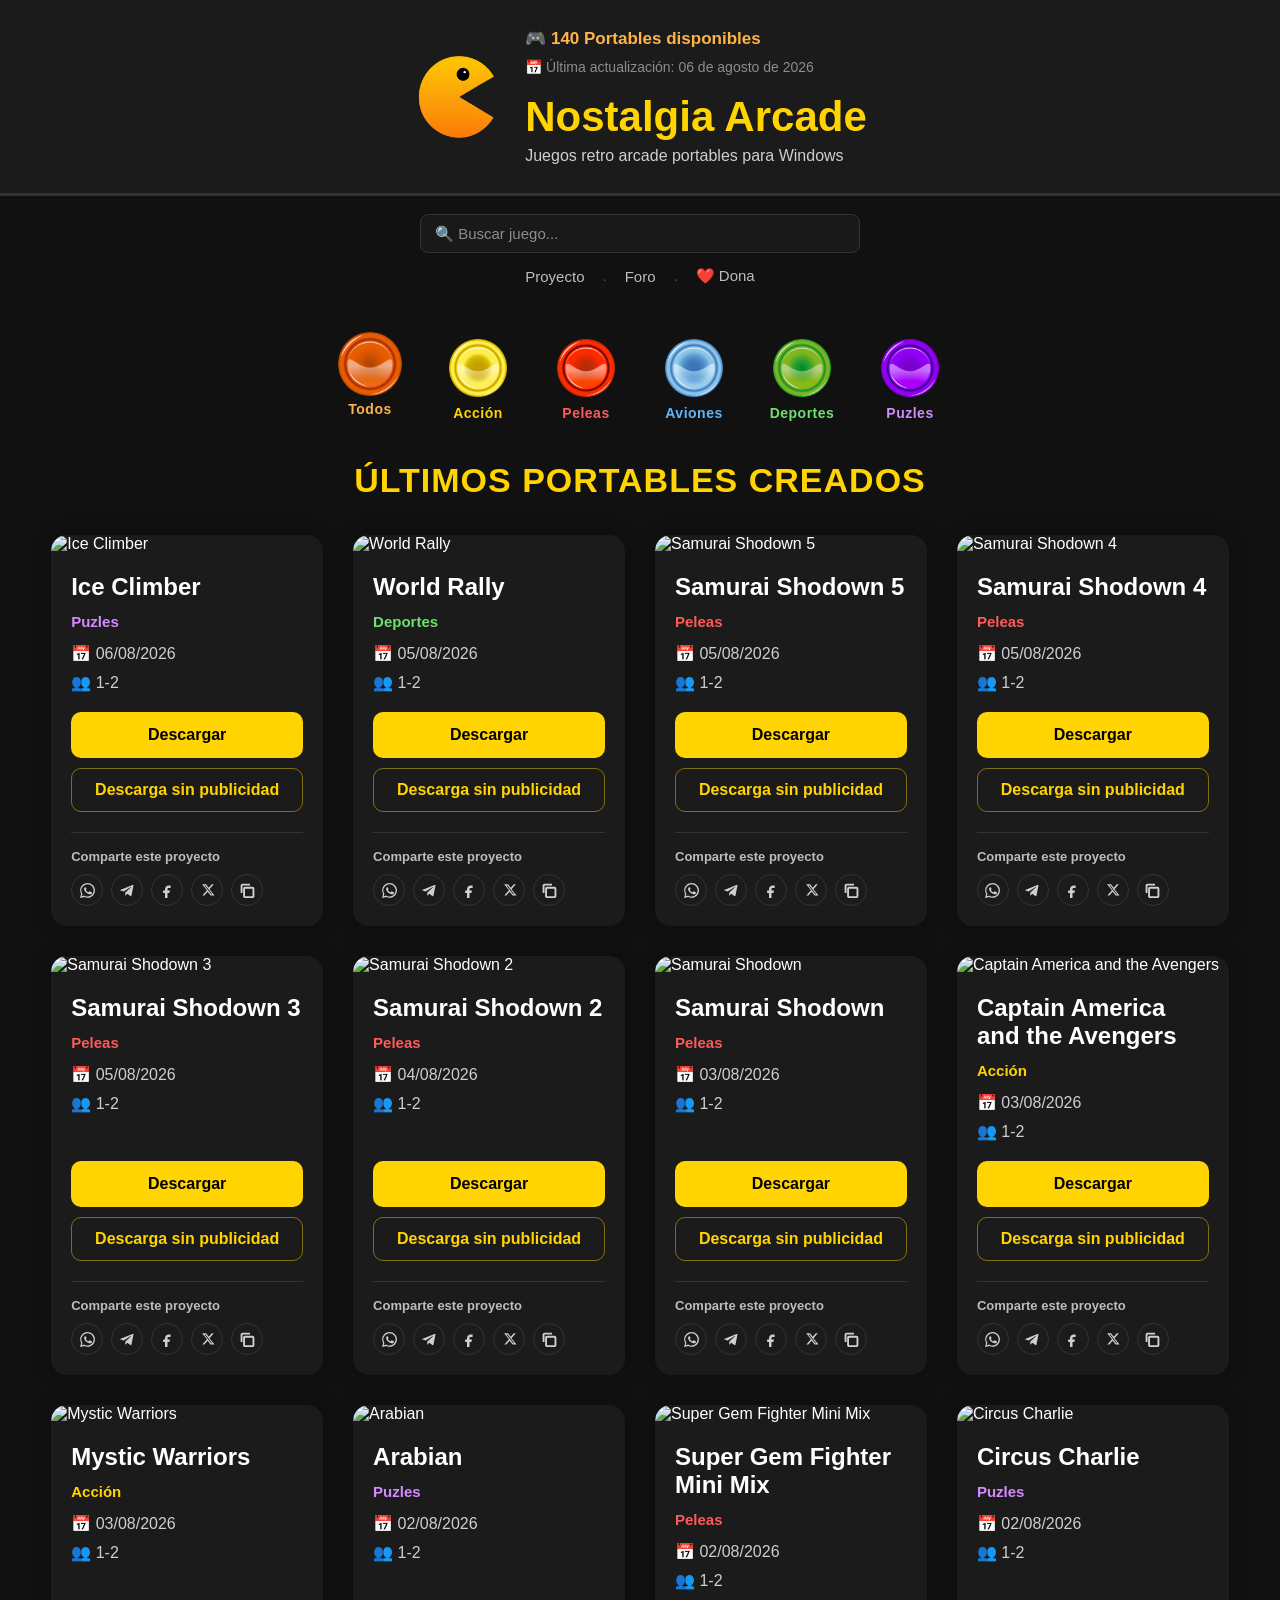
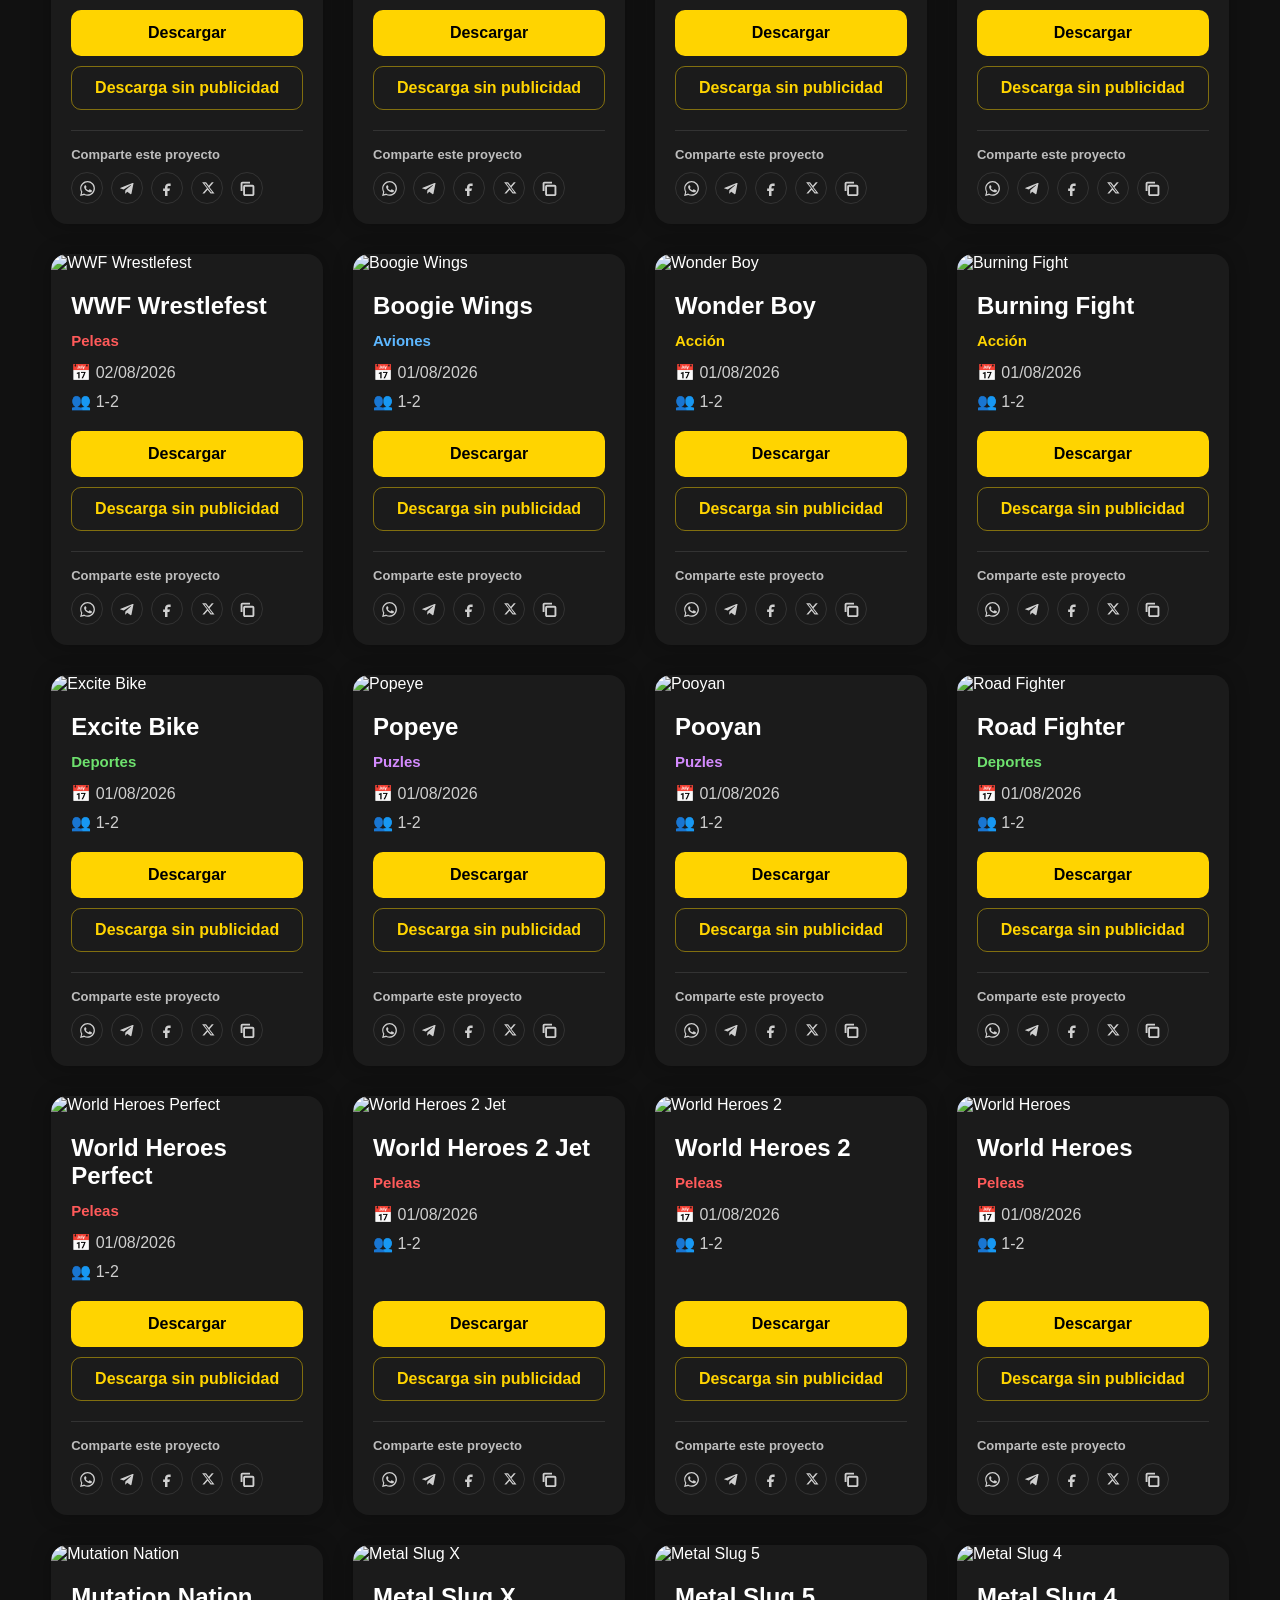
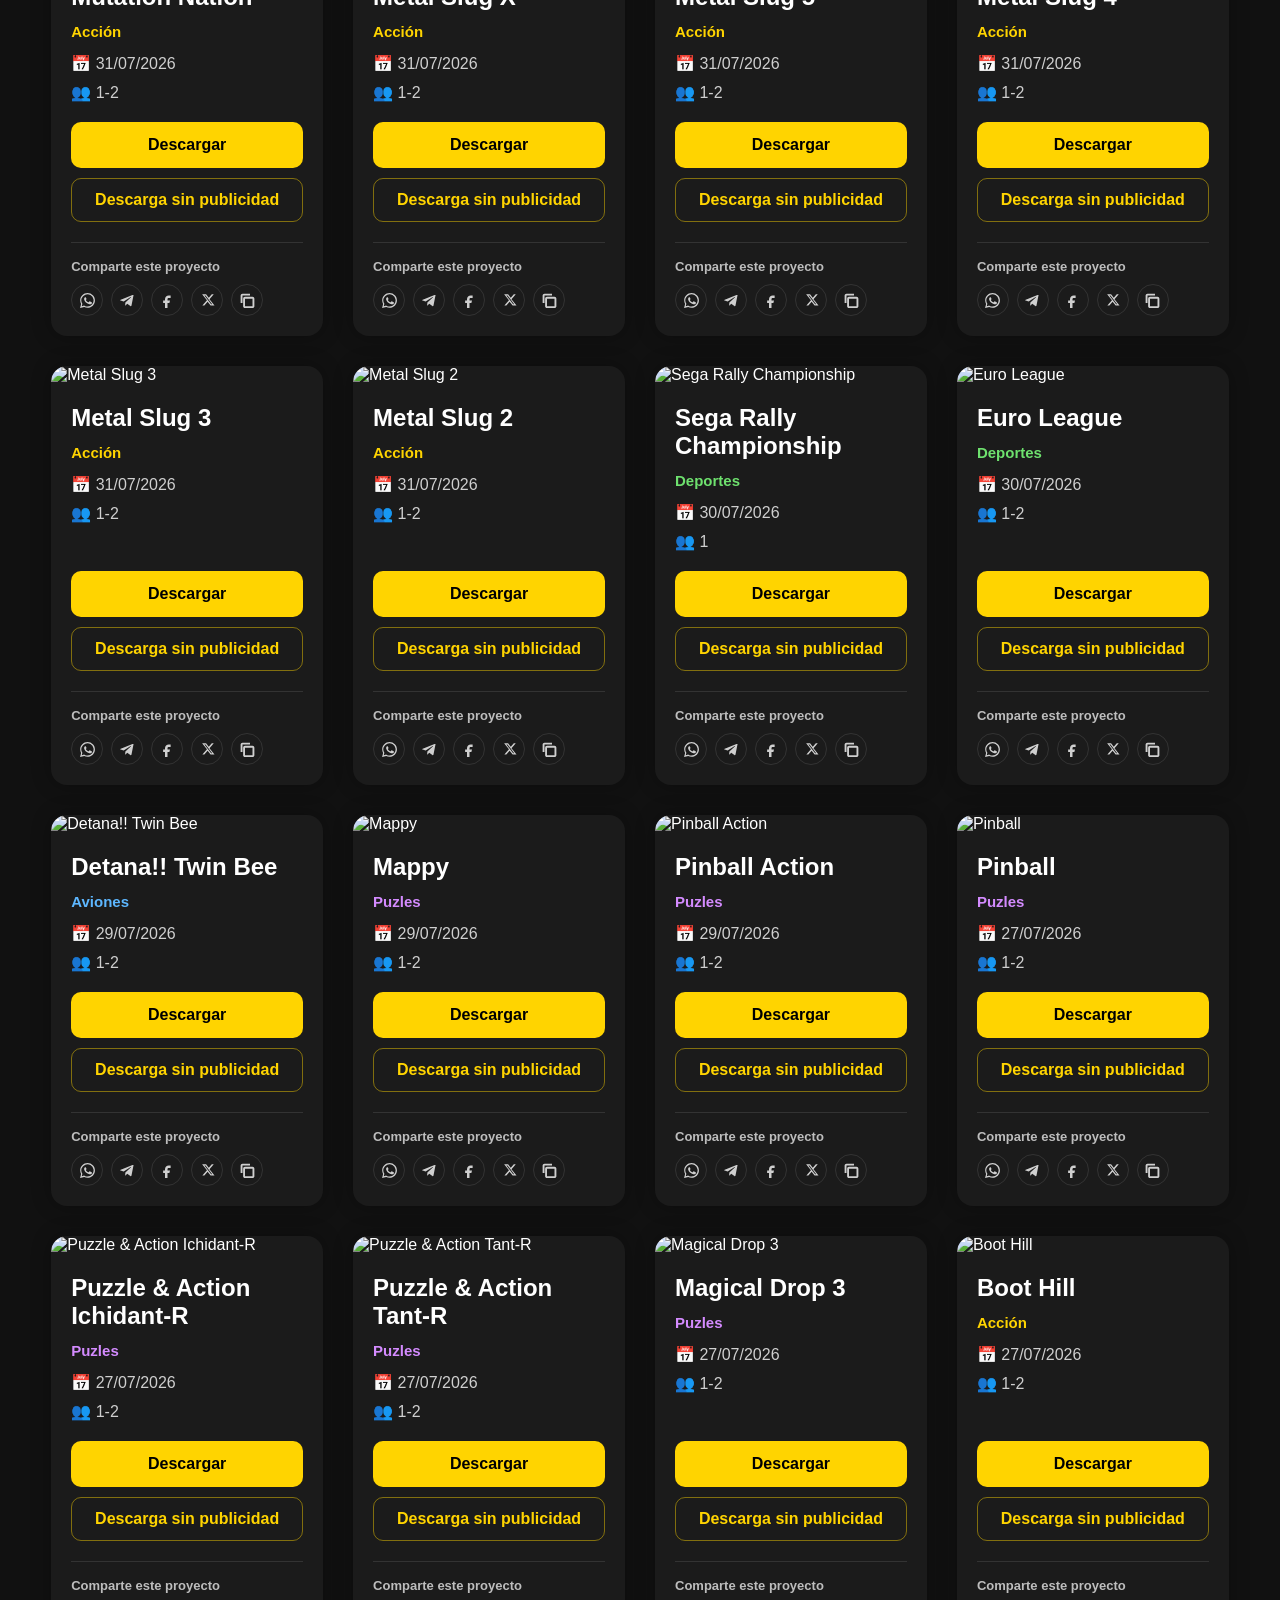
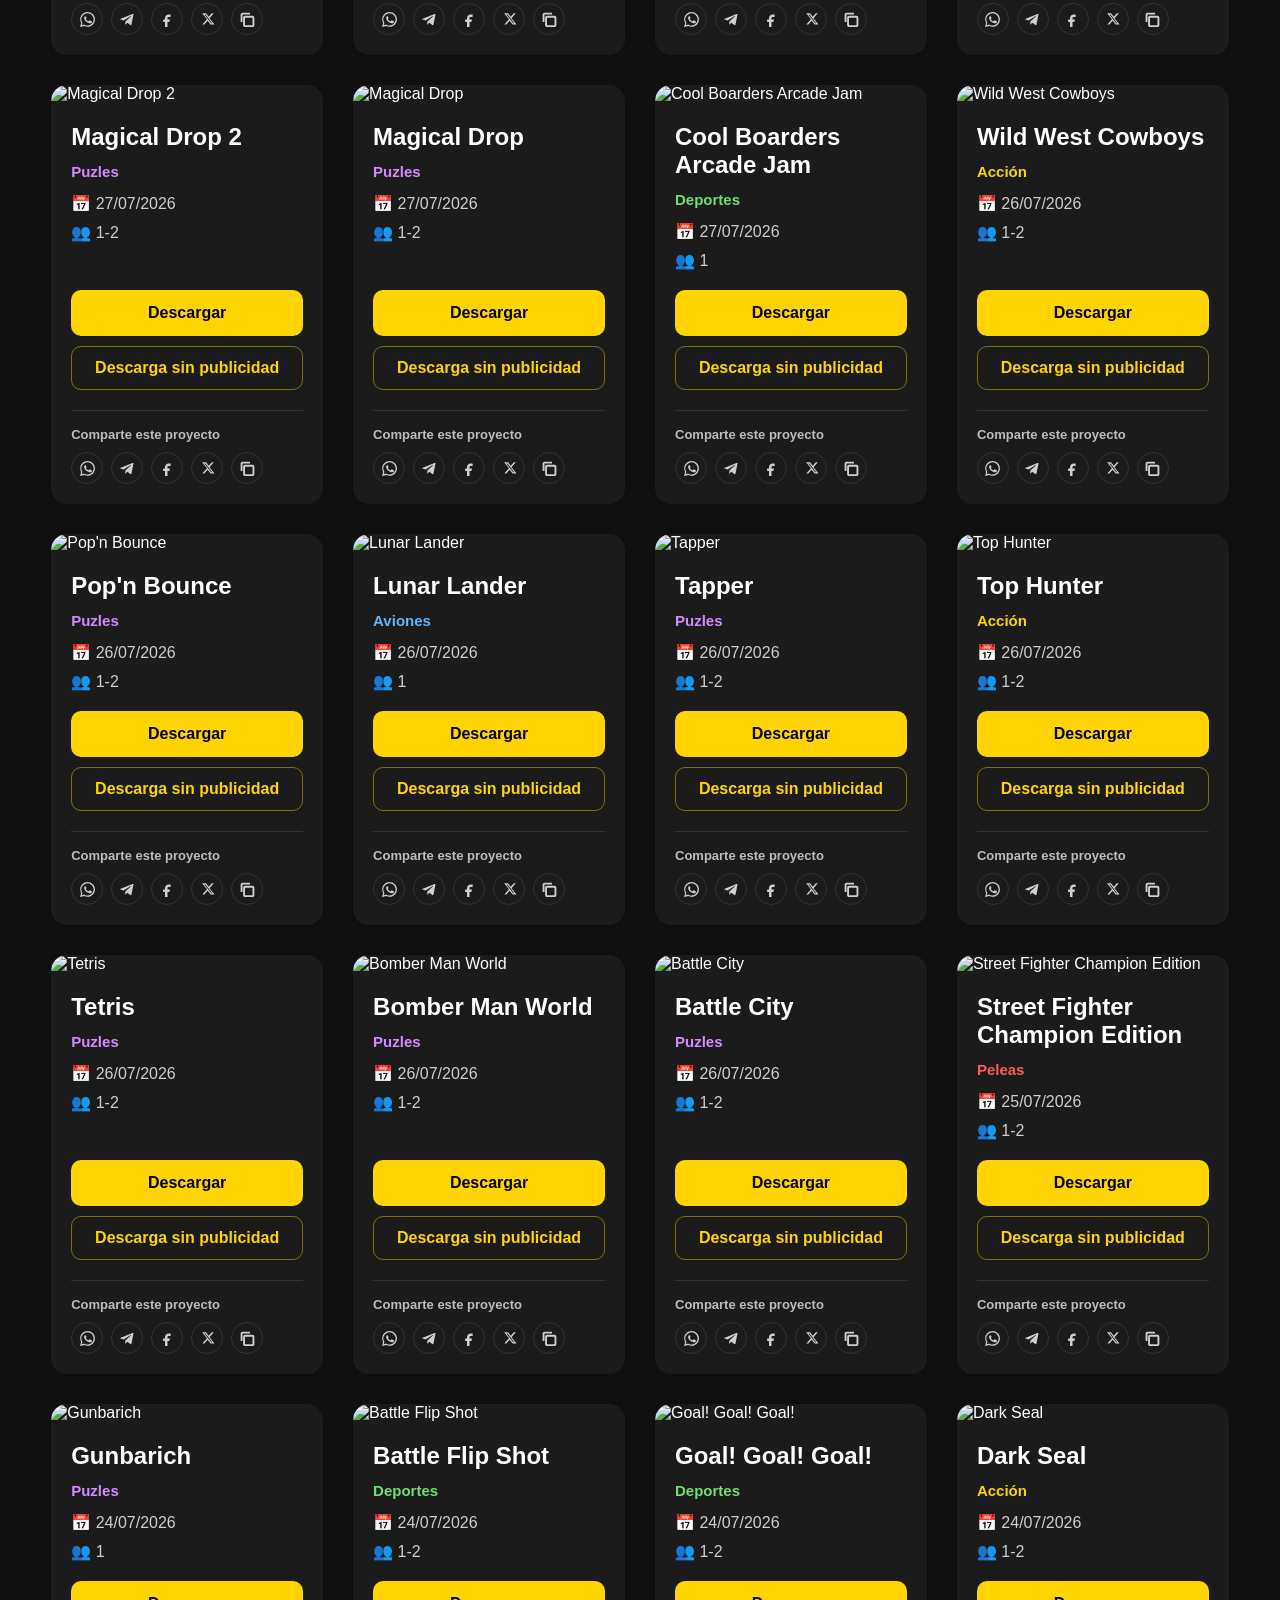
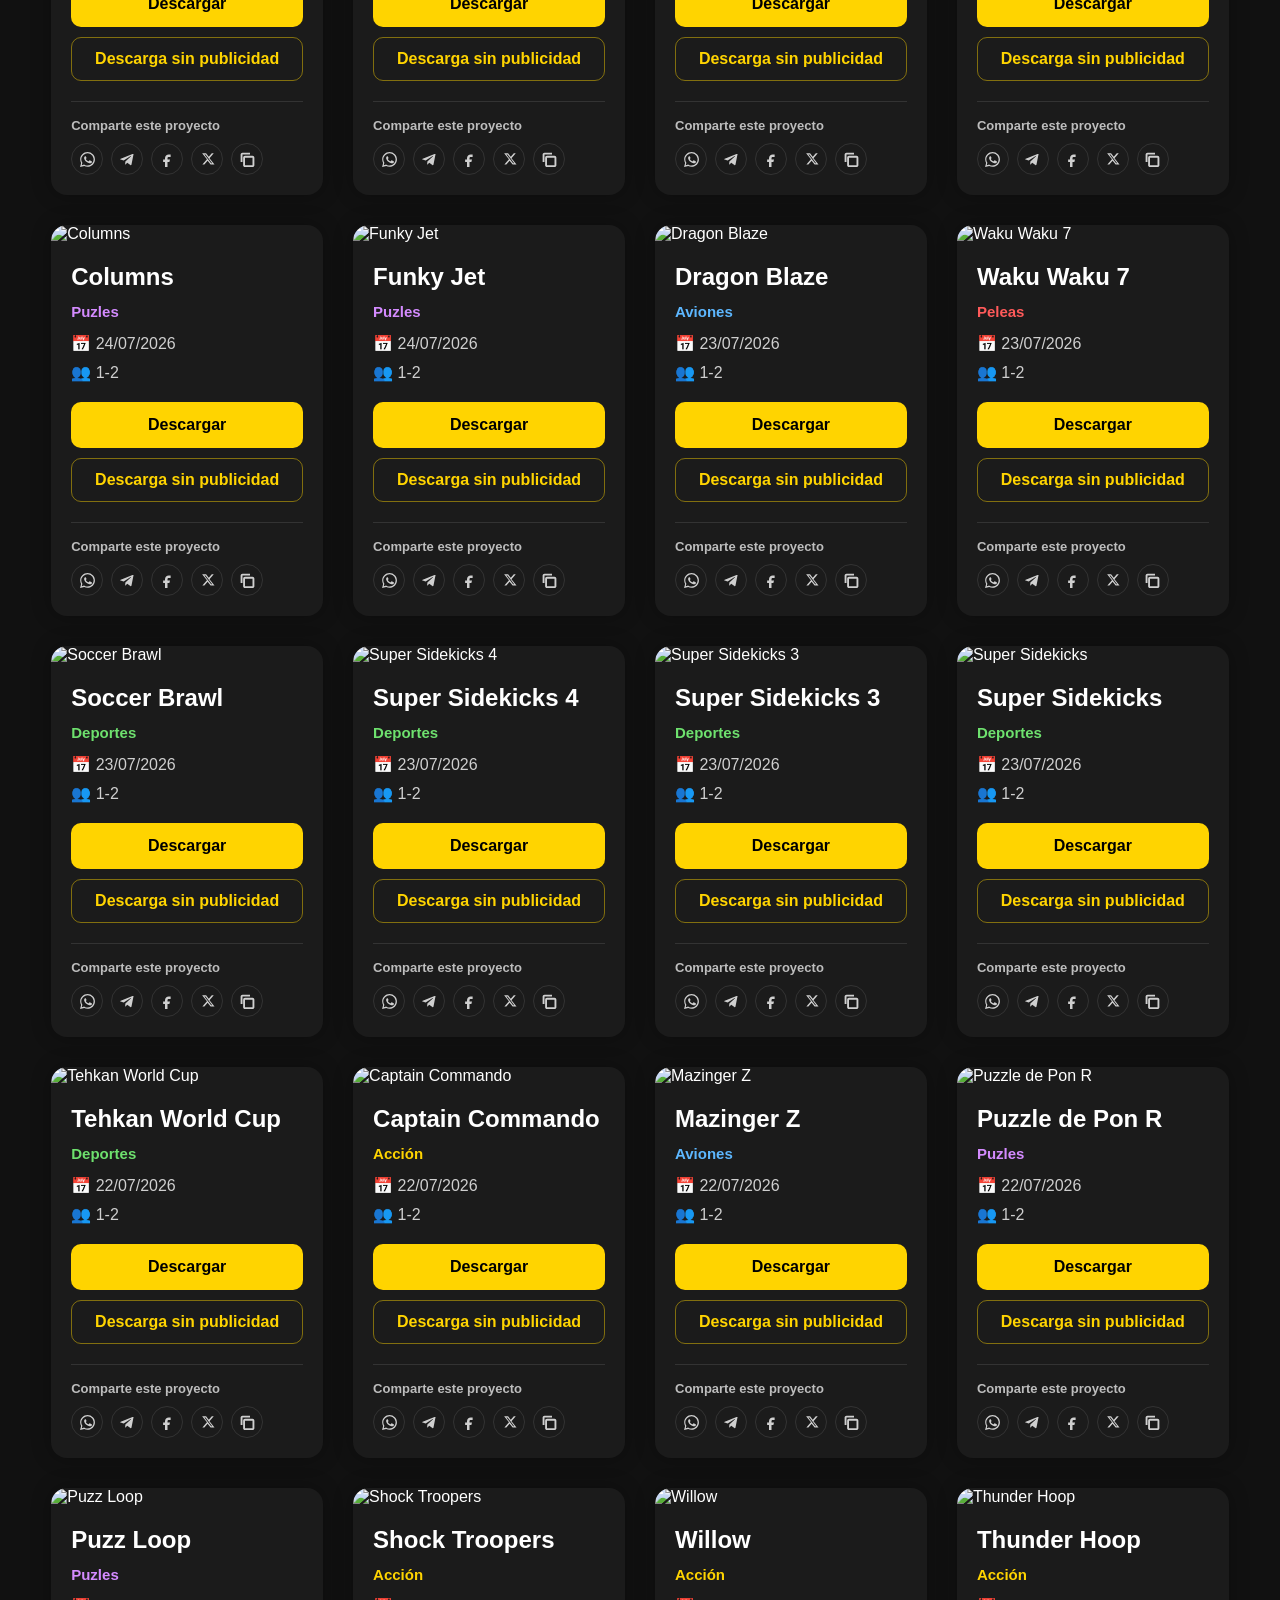
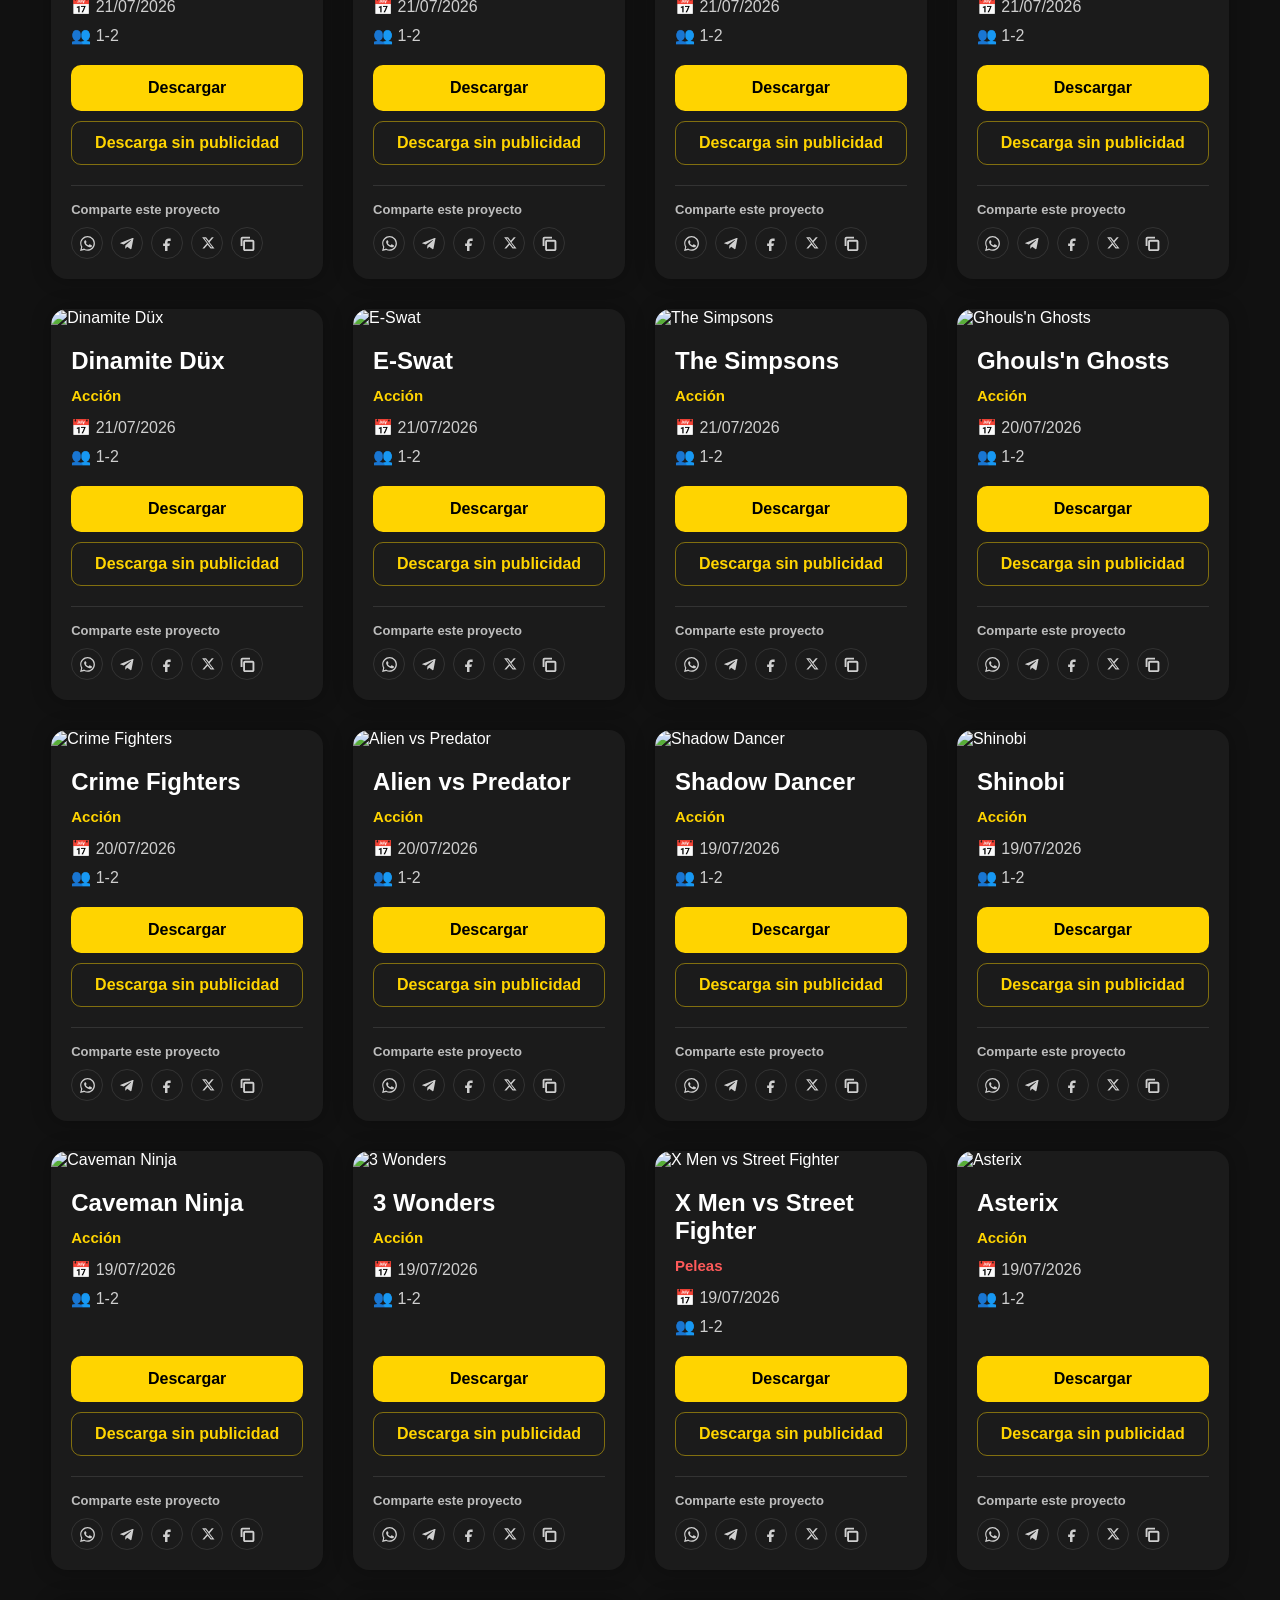
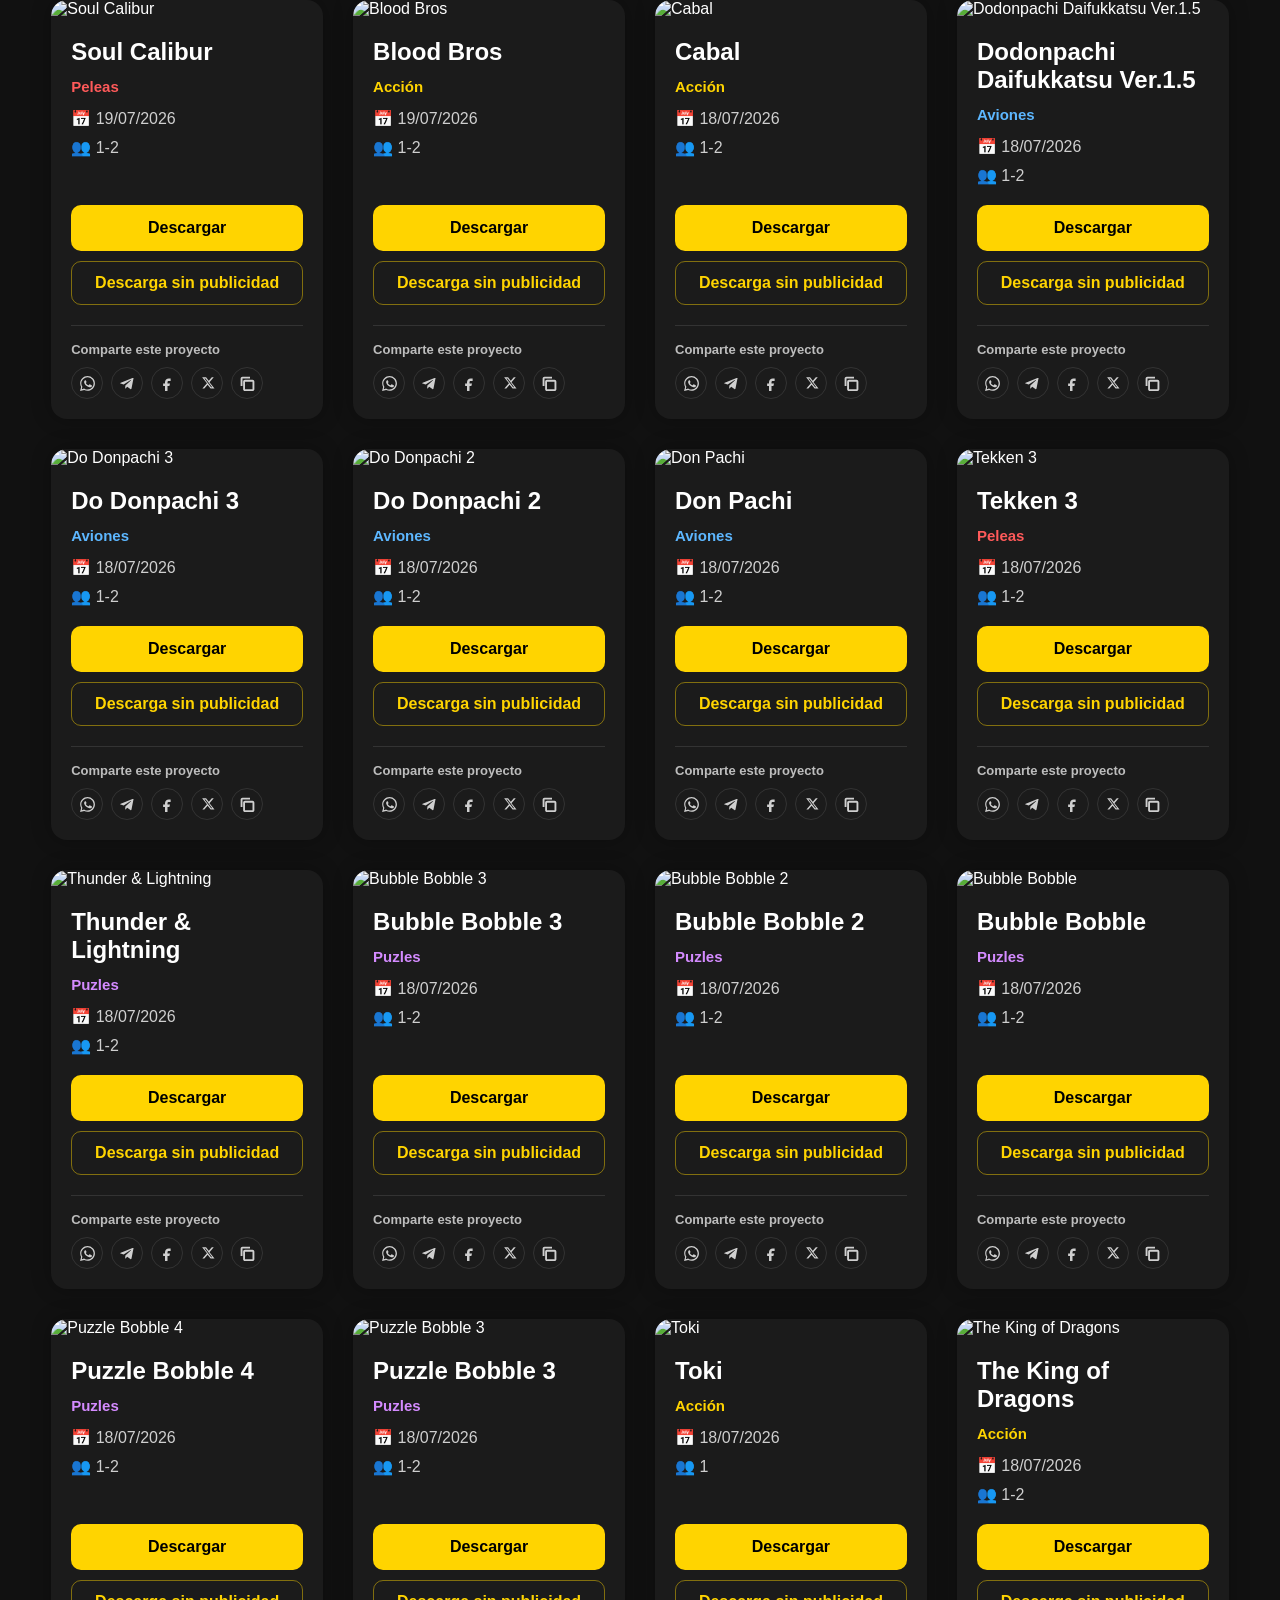
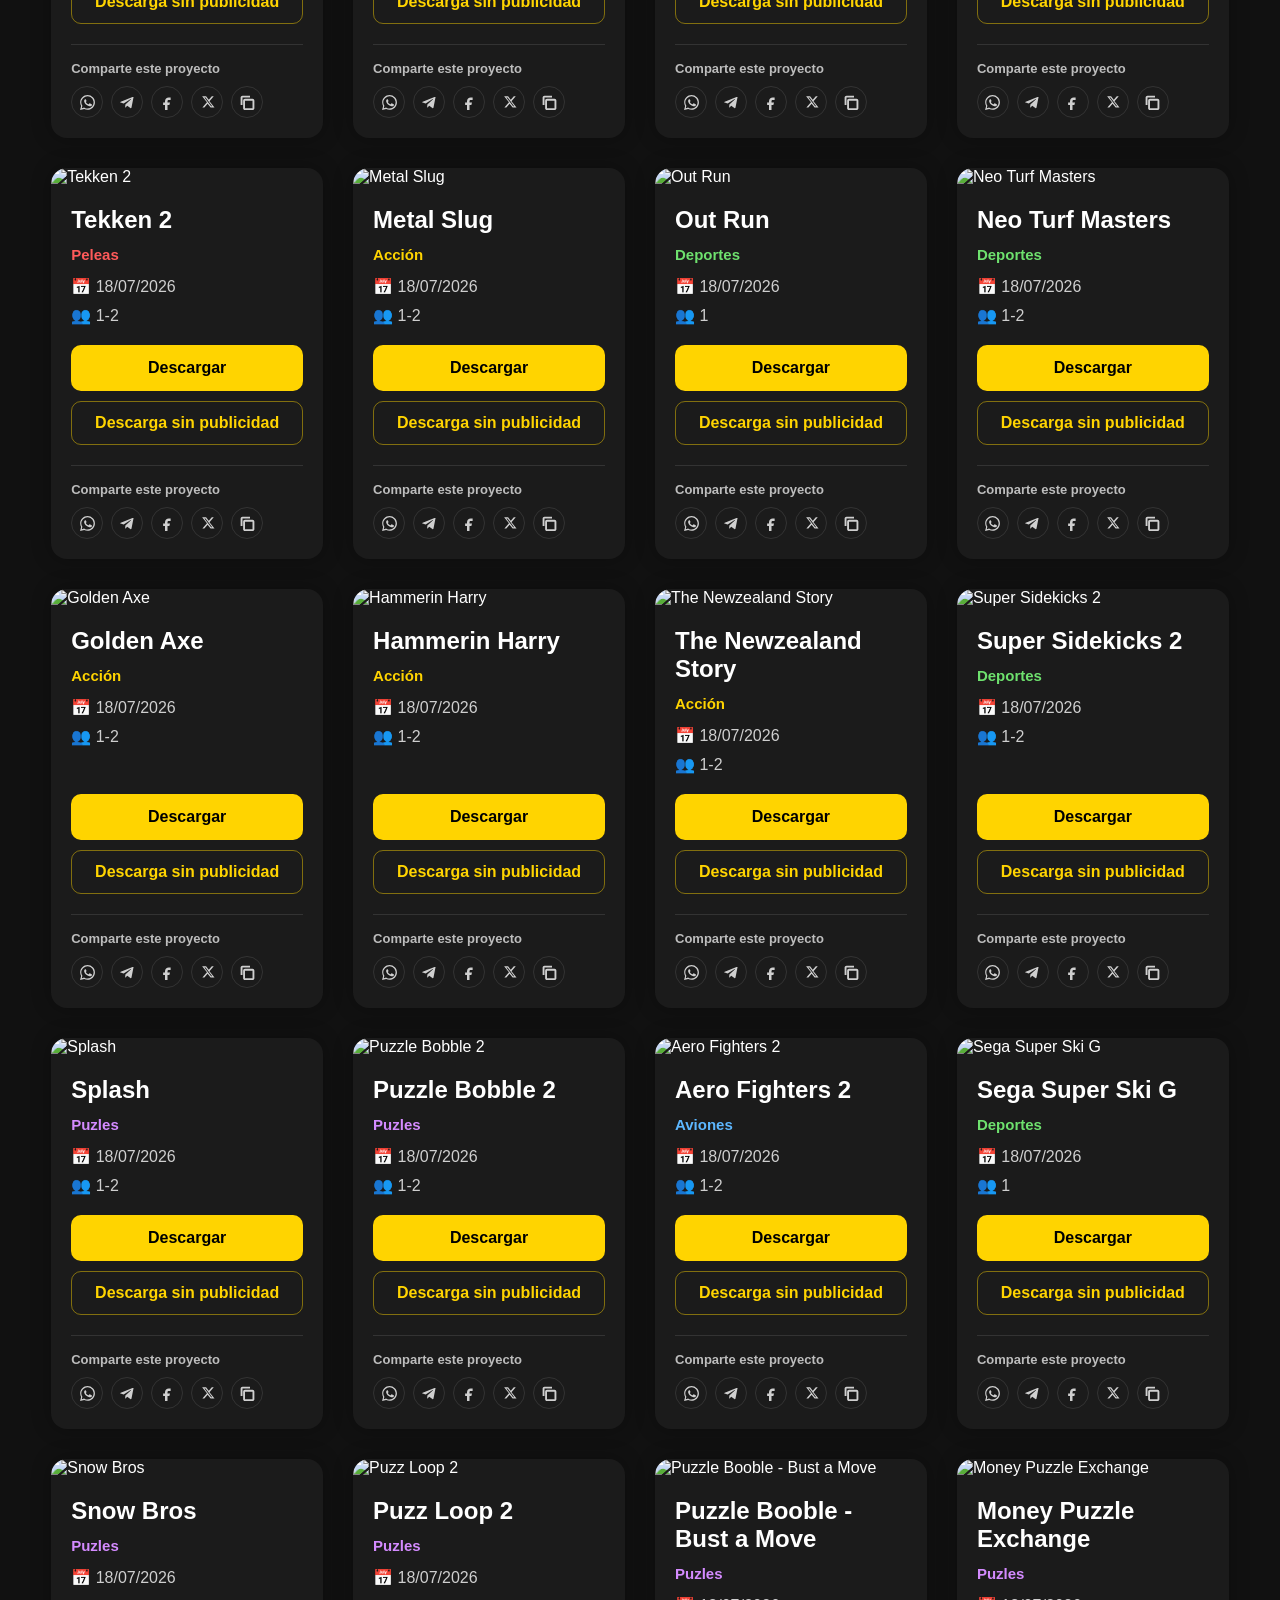
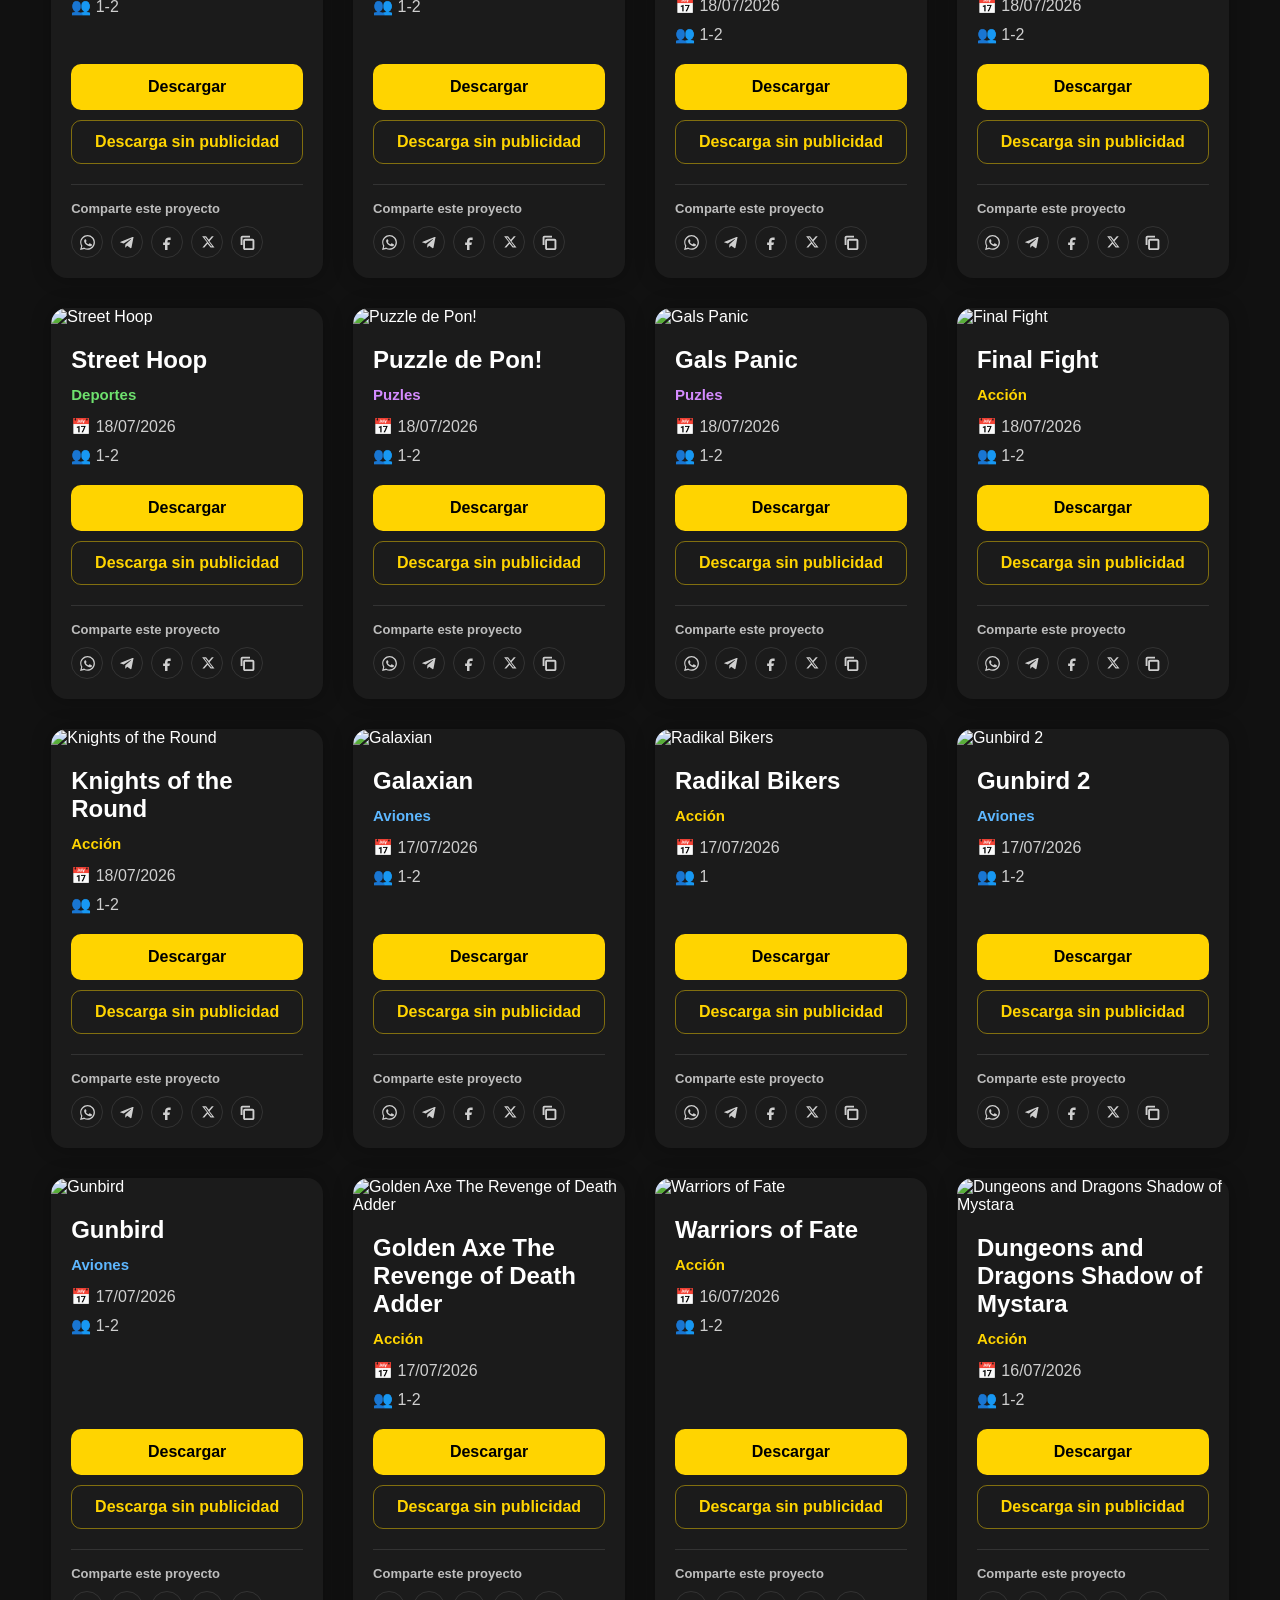
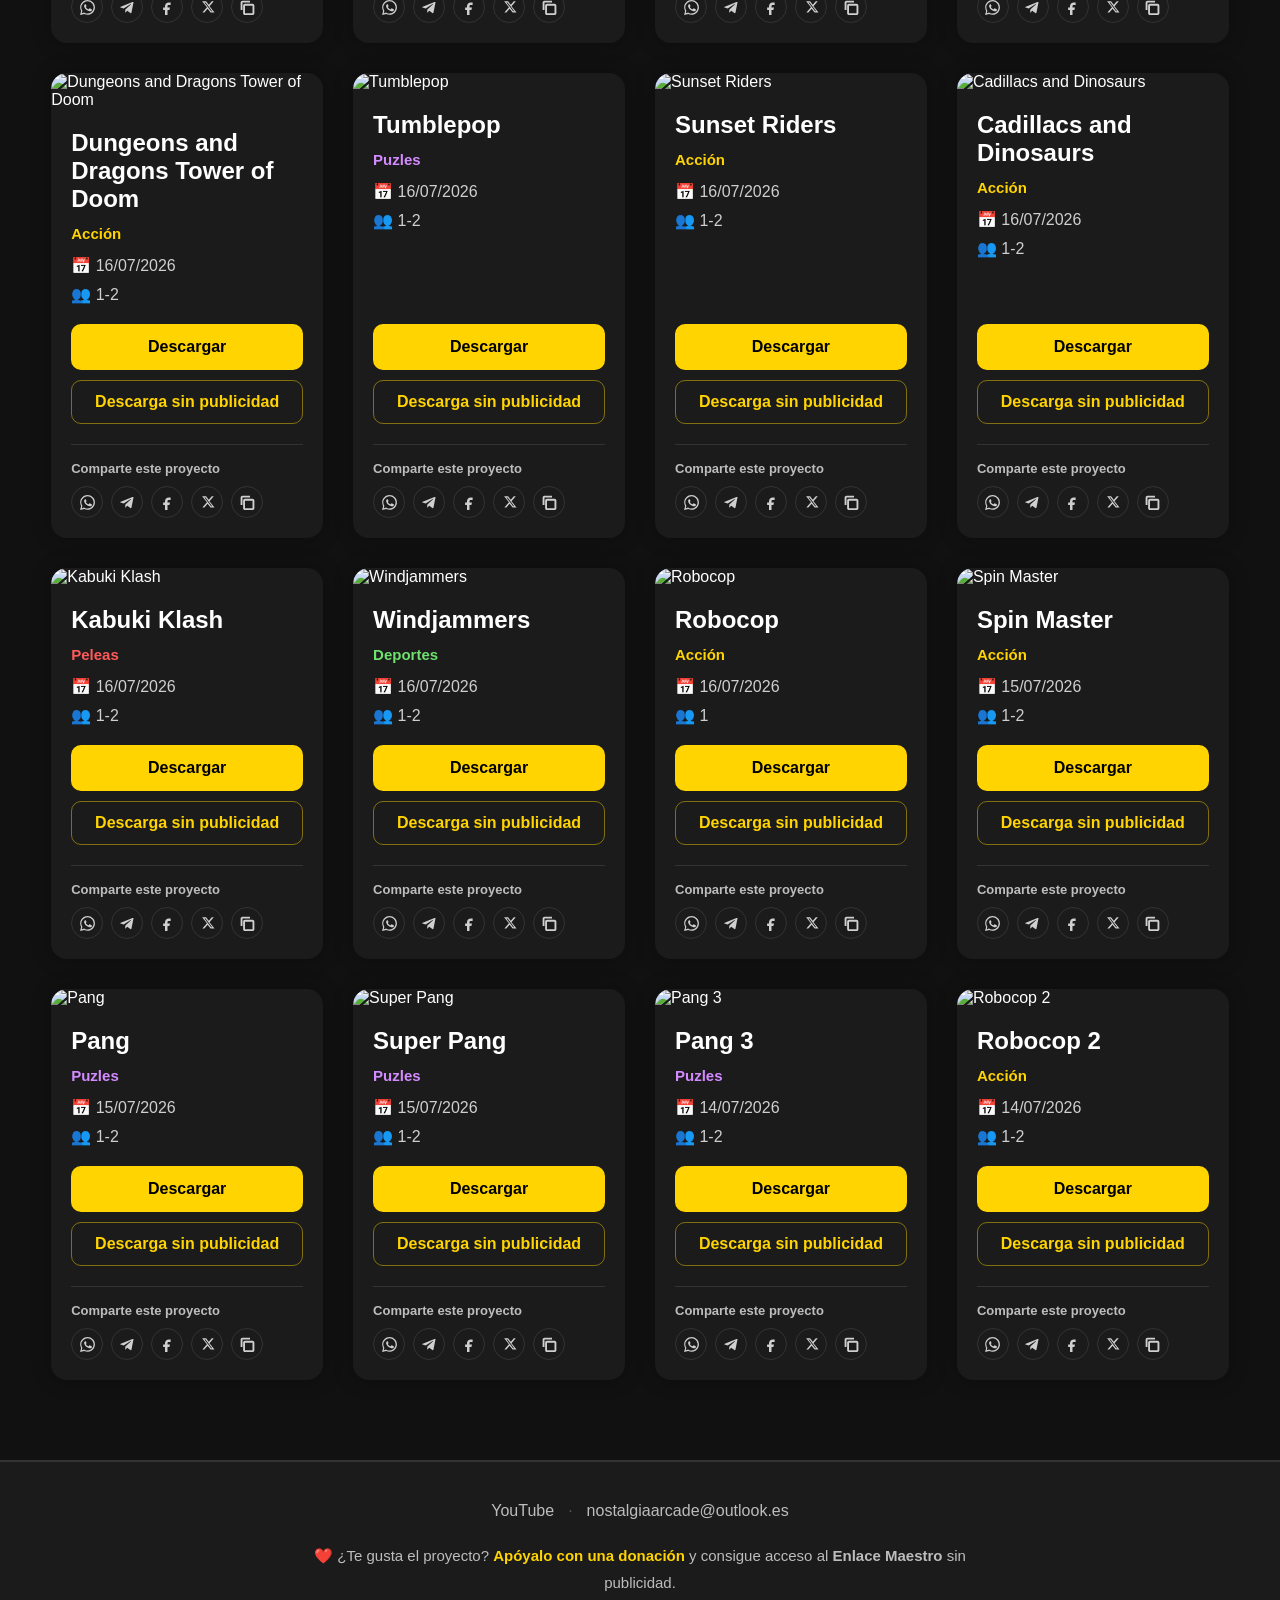
==== index.html @ d1ae4040 "Update index.html" ====
<!DOCTYPE html>
<html lang="es">
<head>
    <meta charset="UTF-8">
    <meta name="viewport" content="width=device-width, initial-scale=1.0">
    <meta name="description" content="Juegos arcade portables para Windows. Descarga, ejecuta y juega.">
    <meta name="theme-color" content="#111111">
    <title>Nostalgia Arcade</title>
    <link rel="icon" href="favicon.png" type="image/x-icon">
    <link rel="manifest" href="manifest.json">
    <link rel="apple-touch-icon" href="icon-192.png">
    <link rel="stylesheet" href="style.css">
    <script async src="https://pagead2.googlesyndication.com/pagead/js/adsbygoogle.js?client=ca-pub-9111018873042498" crossorigin="anonymous"></script>
</head>
<body>
    <header>
        <div class="logo">
            <img src="logo/logo.png" alt="Nostalgia Arcade">
            <div class="logo-info">
                <div id="gameCounter" class="game-counter">🎮 0 Portables disponibles</div>
                <div class="last-update">📅 Última actualización: 06 de agosto de 2026</div>
                <h1>Nostalgia Arcade</h1>
                <p>Juegos retro arcade portables para Windows</p>
            </div>
        </div>
    </header>

    <section class="busqueda" aria-label="Buscar juegos">
        <input type="search" id="searchInput" placeholder="🔍 Buscar juego..." autocomplete="off">
    </section>

    <nav class="top-menu" aria-label="Enlaces principales">
        <a href="https://drive.google.com/file/d/19sykbAL4eKcmea2wubmvU3oVFopkF74e/view?usp=sharing" target="_blank" rel="noopener">Proyecto</a>
        <span>·</span>
        <a href="https://forocoches.com/foro/showthread.php?p=515646024&posted=1#post515646024" target="_blank" rel="noopener">Foro</a>
        <span>·</span>
        <a data-donate-link href="#" target="_blank" rel="noopener">❤️ Dona</a>
    </nav>

    <section class="categorias" aria-label="Categorías">
        <button class="category active" type="button" data-category="Todos"><img src="iconos/todos.png" alt=""><span class="texto naranja">Todos</span></button>
        <button class="category" type="button" data-category="Acción"><img src="iconos/accion.png" alt=""><span class="texto amarillo">Acción</span></button>
        <button class="category" type="button" data-category="Peleas"><img src="iconos/peleas.png" alt=""><span class="texto rojo">Peleas</span></button>
        <button class="category" type="button" data-category="Aviones"><img src="iconos/aviones.png" alt=""><span class="texto azul">Aviones</span></button>
        <button class="category" type="button" data-category="Deportes"><img src="iconos/deportes.png" alt=""><span class="texto verde">Deportes</span></button>
        <button class="category" type="button" data-category="Puzles"><img src="iconos/puzles.png" alt=""><span class="texto morado">Puzles</span></button>
    </section>

    <main class="contenedor">
        <h2>ÚLTIMOS PORTABLES CREADOS</h2>
        <div id="games" class="grid"></div>
    </main>

    <footer>
        <div class="footer-links">
            <a href="https://www.youtube.com/@juegosretroarcadesportables" target="_blank" rel="noopener">YouTube</a>
            <span>·</span>
            <a href="mailto:nostalgiaarcade@outlook.es">nostalgiaarcade@outlook.es</a>
        </div>
        <p class="footer-donate">❤️ ¿Te gusta el proyecto? <a data-donate-link href="#" target="_blank" rel="noopener">Apóyalo con una donación</a> y consigue acceso al <strong>Enlace Maestro</strong> sin publicidad.</p>
        <p><a href="https://visitorbadge.io/status?path=https%3A%2F%2Fnostalgiaarcade.github.io%2F"><img src="https://api.visitorbadge.io/api/visitors?path=https%3A%2F%2Fnostalgiaarcade.github.io%2F&label=Visitas&labelColor=%23000000&countColor=%23000000" alt="Contador de visitas"></a></p>
    </footer>

    <div id="toast" class="toast" role="status" aria-live="polite"></div>
    <script src="games.js"></script>
    <script src="script.js"></script>
</body>
</html>
---- style.css ----
/* ==========================================================
   NOSTALGIA ARCADE
   STYLE.CSS v3.0
   ========================================================== */

/* ==========================================================
   VARIABLES
   ========================================================== */

:root{

    --bg:#111;
    --panel:#1b1b1b;

    --border:#333;

    --text:#ffffff;
    --text-soft:#cfcfcf;
    --text-muted:#bdbdbd;
    --text-dark:#555;
    --text-empty:#999;

    --yellow:#ffd400;
    --orange:#ffb347;
    --red:#ff5a5a;
    --blue:#5db7ff;
    --green:#6ee16e;
    --purple:#d48bff;

    --radius-card:16px;
    --radius-button:10px;
    --radius-input:12px;

    --transition:.25s;

}

/* ==========================================================
   RESET
   ========================================================== */

*{
    margin:0;
    padding:0;
    box-sizing:border-box;
}

html{
    scroll-behavior:smooth;
}

body{

    background:var(--bg);
    color:var(--text);
    font-family:Arial,Helvetica,sans-serif;

}

/* ==========================================================
   CABECERA
   ========================================================== */

header{

    background:var(--panel);
    border-bottom:3px solid var(--border);
    padding:28px 20px;

}

.logo{

    display:flex;
    justify-content:center;
    align-items:center;
    gap:22px;
    flex-wrap:wrap;

}

.logo img{

    width:90px;

}

.logo-info{

    text-align:left;

}

.game-counter{

    color:var(--yellow);
    font-size:17px;
    font-weight:bold;
    margin-bottom:10px;

}

.last-update{

    color:#8d8d8d;
    font-size:14px;
    margin-bottom:18px;

}

.logo h1{

    color:var(--yellow);
    font-size:42px;
    margin-bottom:6px;

}

.logo p{

    color:var(--text-soft);

}

/* ==========================================================
   BUSCADOR
   ========================================================== */

.busqueda{

    padding:18px 20px 14px;
    text-align:center;

}

#searchInput{

    width:100%;
    max-width:440px;

    padding:10px 14px;

    border:1px solid var(--border);
    outline:none;

    border-radius:8px;

    color:var(--text);
    font-size:15px;

    background:#191919;
    transition:border-color var(--transition), box-shadow var(--transition), background var(--transition);

}

#searchInput::placeholder{

    color:#8d8d8d;

}

#searchInput:focus{

    background:#1f1f1f;
    border-color:#756200;
    box-shadow:0 0 0 3px rgba(255,212,0,.10);

}

/* ==========================================================
   MENÚ
   ========================================================== */

.top-menu{

    display:flex;
    justify-content:center;
    align-items:center;
    flex-wrap:wrap;

    gap:18px;

    margin-bottom:35px;

    font-size:15px;

}

.top-menu span{

    color:var(--text-dark);

}

.top-menu a{

    position:relative;

    color:var(--text-muted);

    text-decoration:none;

    padding-bottom:4px;

    transition:var(--transition);

}

.top-menu a::after{

    content:"";

    position:absolute;

    left:0;
    bottom:0;

    width:0;
    height:2px;

    background:currentColor;

    transition:var(--transition);

}

.top-menu a:hover::after{

    width:100%;

}

.top-menu a:nth-child(1):hover{

    color:var(--blue);

}

.top-menu a:nth-child(3):hover{

    color:var(--yellow);

}

.top-menu a:nth-child(5):hover{

    color:var(--green);

}

/* ==========================================================
   CATEGORÍAS
   ========================================================== */

.categorias{

    display:flex;
    justify-content:center;
    align-items:flex-start;
    flex-wrap:wrap;

    gap:28px;

    padding:15px 30px 40px;

}

.category{

    display:flex;
    flex-direction:column;
    justify-content:center;
    align-items:center;

    gap:8px;

    min-width:80px;

    background:none;
    border:none;

    cursor:pointer;

    transition:var(--transition);

}

.category:hover,
.category.active{

    transform:translateY(-4px);

}

.category img{

    height:58px;

    transition:var(--transition);

}

.category:hover img,
.category.active img{

    transform:scale(1.10);

}

.texto{

    font-size:14px;
    font-weight:bold;
    letter-spacing:.5px;

}

/* ==========================================================
   COLORES
   ========================================================== */

.blanco{color:white;}
.amarillo{color:var(--yellow);}
.naranja{color:var(--orange);}
.rojo{color:var(--red);}
.azul{color:var(--blue);}
.verde{color:var(--green);}
.morado{color:var(--purple);}

/* ==========================================================
   CONTENEDOR
   ========================================================== */

.contenedor{

    width:92%;
    max-width:1300px;
    margin:auto;

}

.contenedor h2{

    text-align:center;

    color:var(--yellow);

    font-size:34px;

    margin-bottom:35px;

    letter-spacing:1px;

}

/* ==========================================================
   GRID
   ========================================================== */

.grid{

    display:grid;

    grid-template-columns:repeat(auto-fill,minmax(240px,1fr));

    gap:30px;

}

/* ==========================================================
   TARJETAS
   ========================================================== */

.card{

    display:flex;
    flex-direction:column;

    overflow:hidden;

    background:var(--panel);

    border-radius:var(--radius-card);

    box-shadow:0 0 20px rgba(0,0,0,.30);

    transition:.30s;

}

.card:hover{

    transform:translateY(-8px);

    box-shadow:0 0 30px rgba(255,212,0,.20);

}

.card img{

    width:100%;
    display:block;

    transition:.35s;

}

.card:hover img{

    transform:scale(1.03);

}

.card-content{

    display:flex;
    flex-direction:column;

    flex:1;

    padding:20px;

}

.card h3{

    color:white;

    font-size:24px;

    margin-bottom:12px;

}

.game-category{

    font-size:15px;
    font-weight:bold;

    margin-bottom:14px;

}

.game-date{

    color:var(--text-soft);

    margin-bottom:10px;

}

.players{

    color:var(--text-soft);

    margin-bottom:20px;

}

/* ==========================================================
   BOTÓN
   ========================================================== */

.download{

    display:block;

    width:100%;

    margin-top:auto;

    padding:14px;

    text-align:center;

    text-decoration:none;

    background:var(--yellow);

    color:black;

    border-radius:var(--radius-button);

    font-weight:bold;

    transition:var(--transition);

}

.download:hover{

    background:white;

    transform:translateY(-2px);

}

/* Acciones de cada juego */
.donate{
    display:block;
    width:100%;
    margin-top:10px;
    padding:12px;
    border:1px solid rgba(255,212,0,.45);
    border-radius:var(--radius-button);
    color:var(--yellow);
    text-align:center;
    text-decoration:none;
    font-weight:bold;
    transition:var(--transition);
}

.donate:hover{
    background:rgba(255,212,0,.12);
    border-color:var(--yellow);
    transform:translateY(-2px);
}

.share-section{
    margin-top:20px;
    padding-top:16px;
    border-top:1px solid var(--border);
}

.share-section p{
    margin-bottom:10px;
    color:var(--text-muted);
    font-size:13px;
    font-weight:bold;
}

.share-actions{
    display:flex;
    gap:8px;
}

.share-button{
    display:grid;
    width:32px;
    height:32px;
    place-items:center;
    border:1px solid var(--border);
    border-radius:50%;
    background:transparent;
    color:var(--text-soft);
    cursor:pointer;
    transition:var(--transition);
}

.share-button:hover{
    border-color:var(--yellow);
    background:var(--yellow);
    color:#111;
    transform:translateY(-2px);
}

.share-button svg{
    width:15px;
    height:15px;
    fill:currentColor;
}

.card.is-highlighted{
    animation:card-highlight 2.6s ease-out;
}

@keyframes card-highlight{
    0%, 65% { box-shadow:0 0 0 3px var(--yellow), 0 0 32px rgba(255,212,0,.52); }
    100% { box-shadow:0 0 20px rgba(0,0,0,.30); }
}

.empty-message{
    grid-column:1 / -1;
    color:var(--text-empty);
    font-size:22px;
    text-align:center;
}

.toast{
    position:fixed;
    right:20px;
    bottom:20px;
    z-index:10;
    padding:12px 16px;
    border:1px solid rgba(255,212,0,.45);
    border-radius:10px;
    background:#222;
    color:white;
    box-shadow:0 10px 30px rgba(0,0,0,.35);
    opacity:0;
    pointer-events:none;
    transform:translateY(10px);
    transition:opacity .2s ease, transform .2s ease;
}

.toast.is-visible{
    opacity:1;
    transform:translateY(0);
}

/* ==========================================================
   FOOTER
   ========================================================== */

footer{

    margin-top:80px;

    padding:40px 20px;

    text-align:center;

    background:var(--panel);

    color:var(--text-muted);

    border-top:2px solid var(--border);

}

.footer-links{

    display:flex;
    justify-content:center;
    align-items:center;

    gap:14px;

    margin-bottom:22px;

}

.footer-links span{

    color:var(--text-dark);

}

.footer-links a{

    color:var(--text-muted);

    text-decoration:none;

    transition:var(--transition);

}

.footer-links a:first-child:hover{

    color:#ff3030;

}

.footer-links a:last-child:hover{

    color:var(--blue);

}

footer p{

    margin:8px 0;

}

/* ==========================================================
   RESPONSIVE
   ========================================================== */

@media (max-width:900px){

    .logo{

        flex-direction:column;
        text-align:center;

    }

    .logo-info{

        text-align:center;

    }

    .logo h1{

        font-size:34px;

    }

    .game-counter{

        font-size:16px;

    }

    .last-update{

        font-size:13px;

    }

    .top-menu{

        gap:10px;
        font-size:14px;

    }

    .categorias{

        gap:18px;

    }

    .category img{

        height:48px;

    }

    .texto{

        font-size:13px;

    }

    .grid{

        grid-template-columns:repeat(auto-fill,minmax(180px,1fr));

        gap:22px;

    }

    .card h3{

        font-size:20px;

    }

    .download{

        padding:12px;

    }
   /* =====================================================
   PÁGINA EL PROYECTO
===================================================== */

.project-page{

    max-width:900px;
    margin:0 auto 80px;

}

.project-hero{

    text-align:center;

    padding:20px 0 70px;

}

.project-hero h2{

    margin-bottom:25px;

}

.hero-text{

    font-size:28px;
    font-weight:bold;

    color:var(--yellow);

    margin-bottom:20px;

}

.project-hero p{

    color:var(--text-soft);

    line-height:1.9;

    font-size:18px;

}

.hero-slogan{

    margin-top:45px;

    font-size:34px;

    font-weight:bold;

    line-height:1.5;

    color:var(--yellow);

    letter-spacing:1px;

}

/* =====================================================
   TARJETAS
===================================================== */

.project-section{

    background:var(--panel);

    border-radius:18px;

    padding:40px;

    margin-bottom:45px;

    box-shadow:0 0 20px rgba(0,0,0,.25);

}

.project-section h3{

    color:var(--yellow);

    font-size:28px;

    margin-bottom:30px;

}

.project-section p{

    line-height:1.9;

    color:var(--text-soft);

    margin-bottom:22px;

    font-size:17px;

}

/* =====================================================
   LÍNEA DECORATIVA
===================================================== */

.section-line{

    width:70px;

    height:4px;

    background:var(--yellow);

    border-radius:50px;

    margin-bottom:22px;

}

/* =====================================================
   BLOQUE DESTACADO
===================================================== */

.project-highlight{

    background:#252525;

    border-left:5px solid var(--yellow);

    padding:22px 25px;

    margin:35px 0;

    border-radius:12px;

    line-height:2;

    font-size:18px;

    color:white;

}

/* =====================================================
   BOTÓN WINDOWS
===================================================== */

.project-button{

    margin-top:40px;

    text-align:center;

}

.project-button .download{

    display:inline-block;

    width:auto;

    padding:16px 38px;

}

/* =====================================================
   LISTA
===================================================== */

.project-list{

    margin:35px 0;

}

.project-list p{

    margin-bottom:14px;

    font-size:18px;

}

/* =====================================================
   DESPEDIDA
===================================================== */

.project-final{

    text-align:center;

}

.project-final p{

    max-width:700px;

    margin:0 auto 24px;

}

/* =====================================================
   RESPONSIVE
===================================================== */

@media (max-width:900px){

    .project-section{

        padding:28px;

    }

    .project-section h3{

        font-size:24px;

    }

    .hero-text{

        font-size:24px;

    }

    .hero-slogan{

        font-size:28px;

    }

}

}

.footer-donate{
    margin:18px auto 25px;
    max-width:700px;
    color:#bdbdbd;
    line-height:1.8;
    font-size:15px;
}

.footer-donate a{
    color:#ffd400;
    text-decoration:none;
    font-weight:bold;
    transition:.25s;
}

.footer-donate a:hover{
    color:white;
}
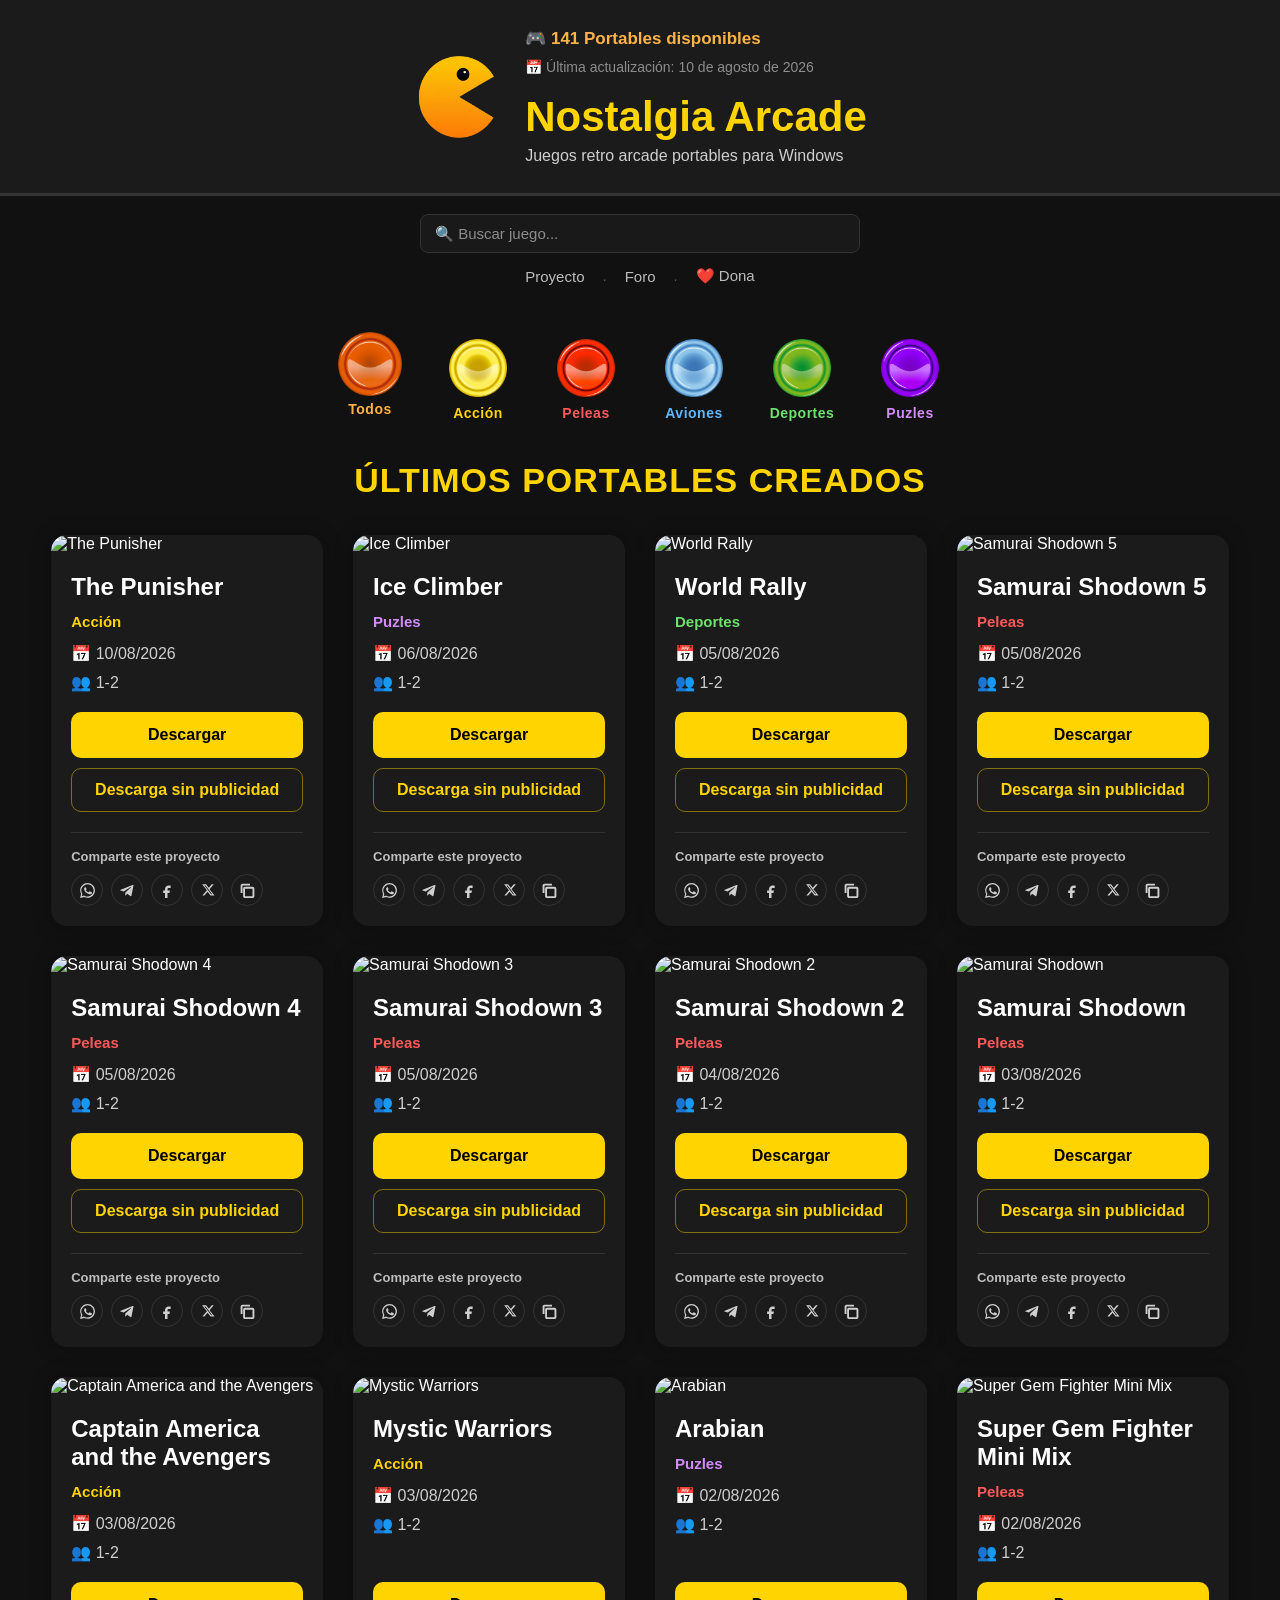
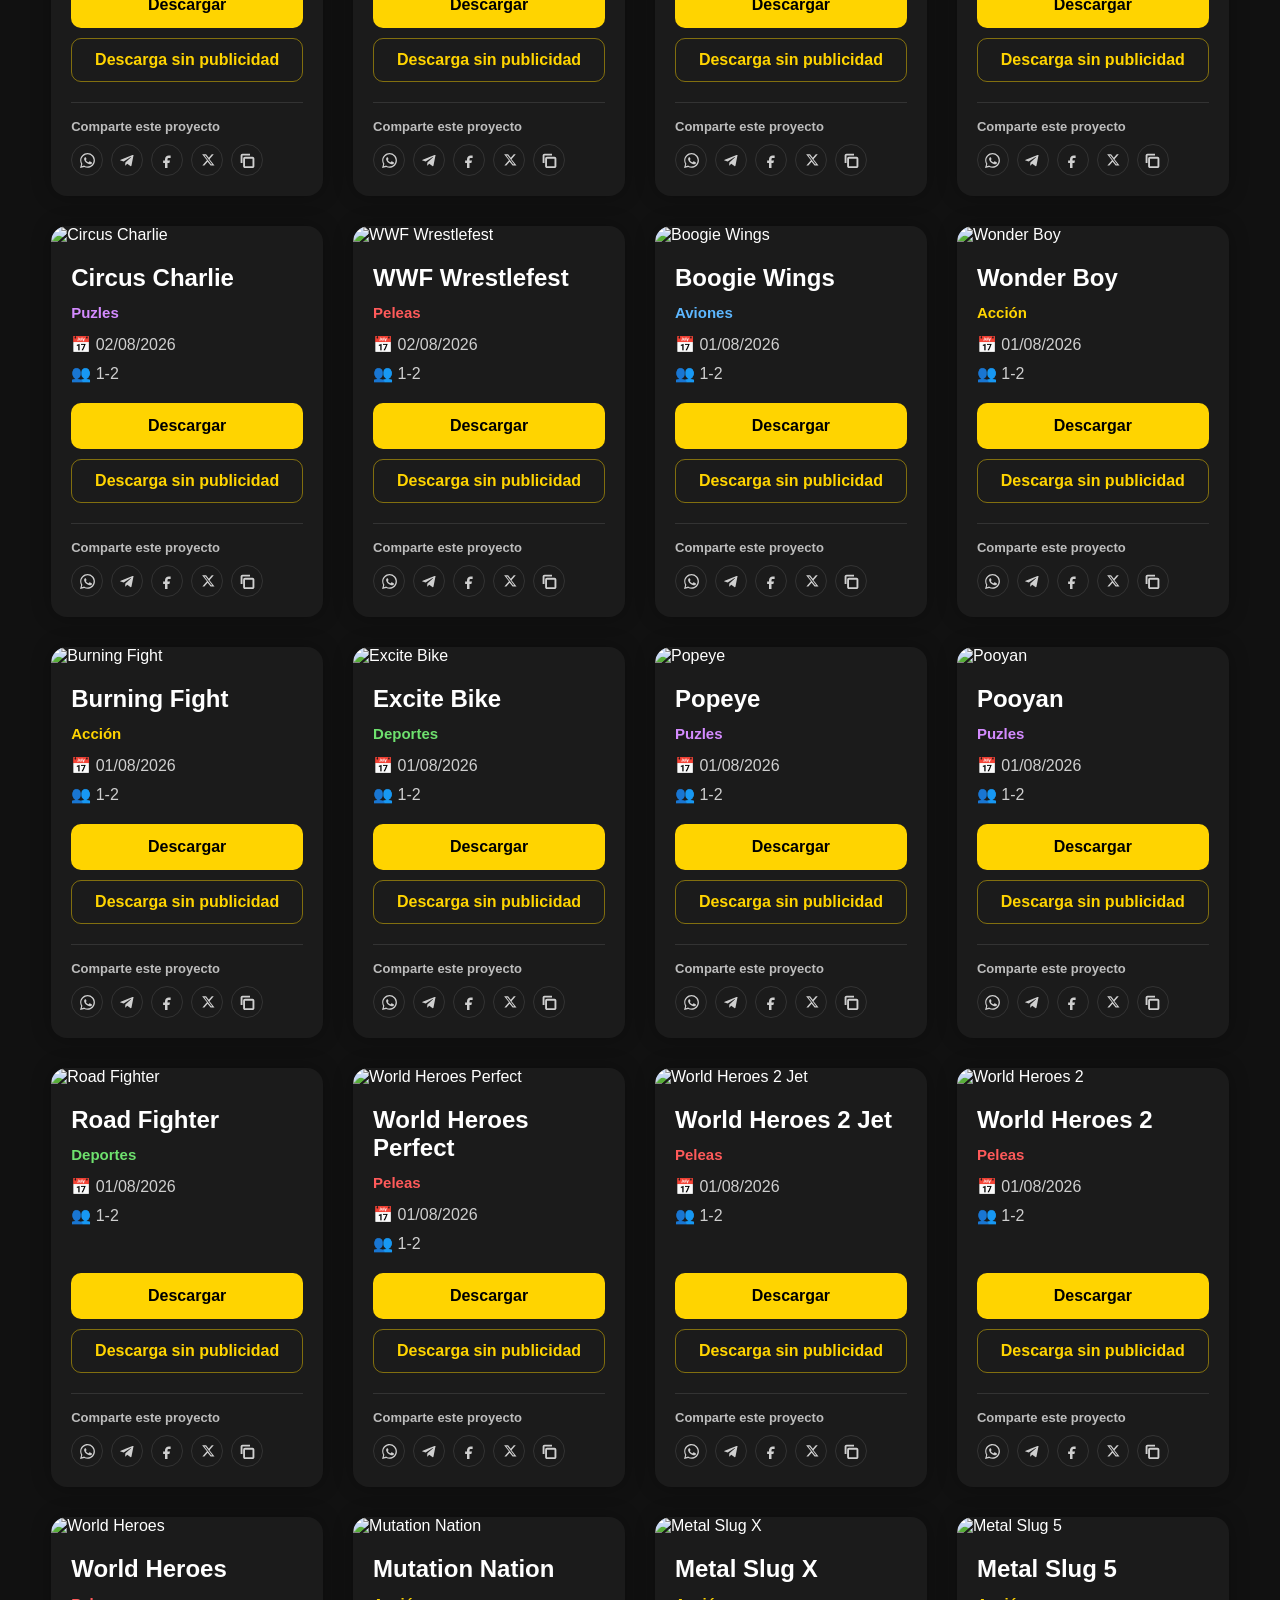
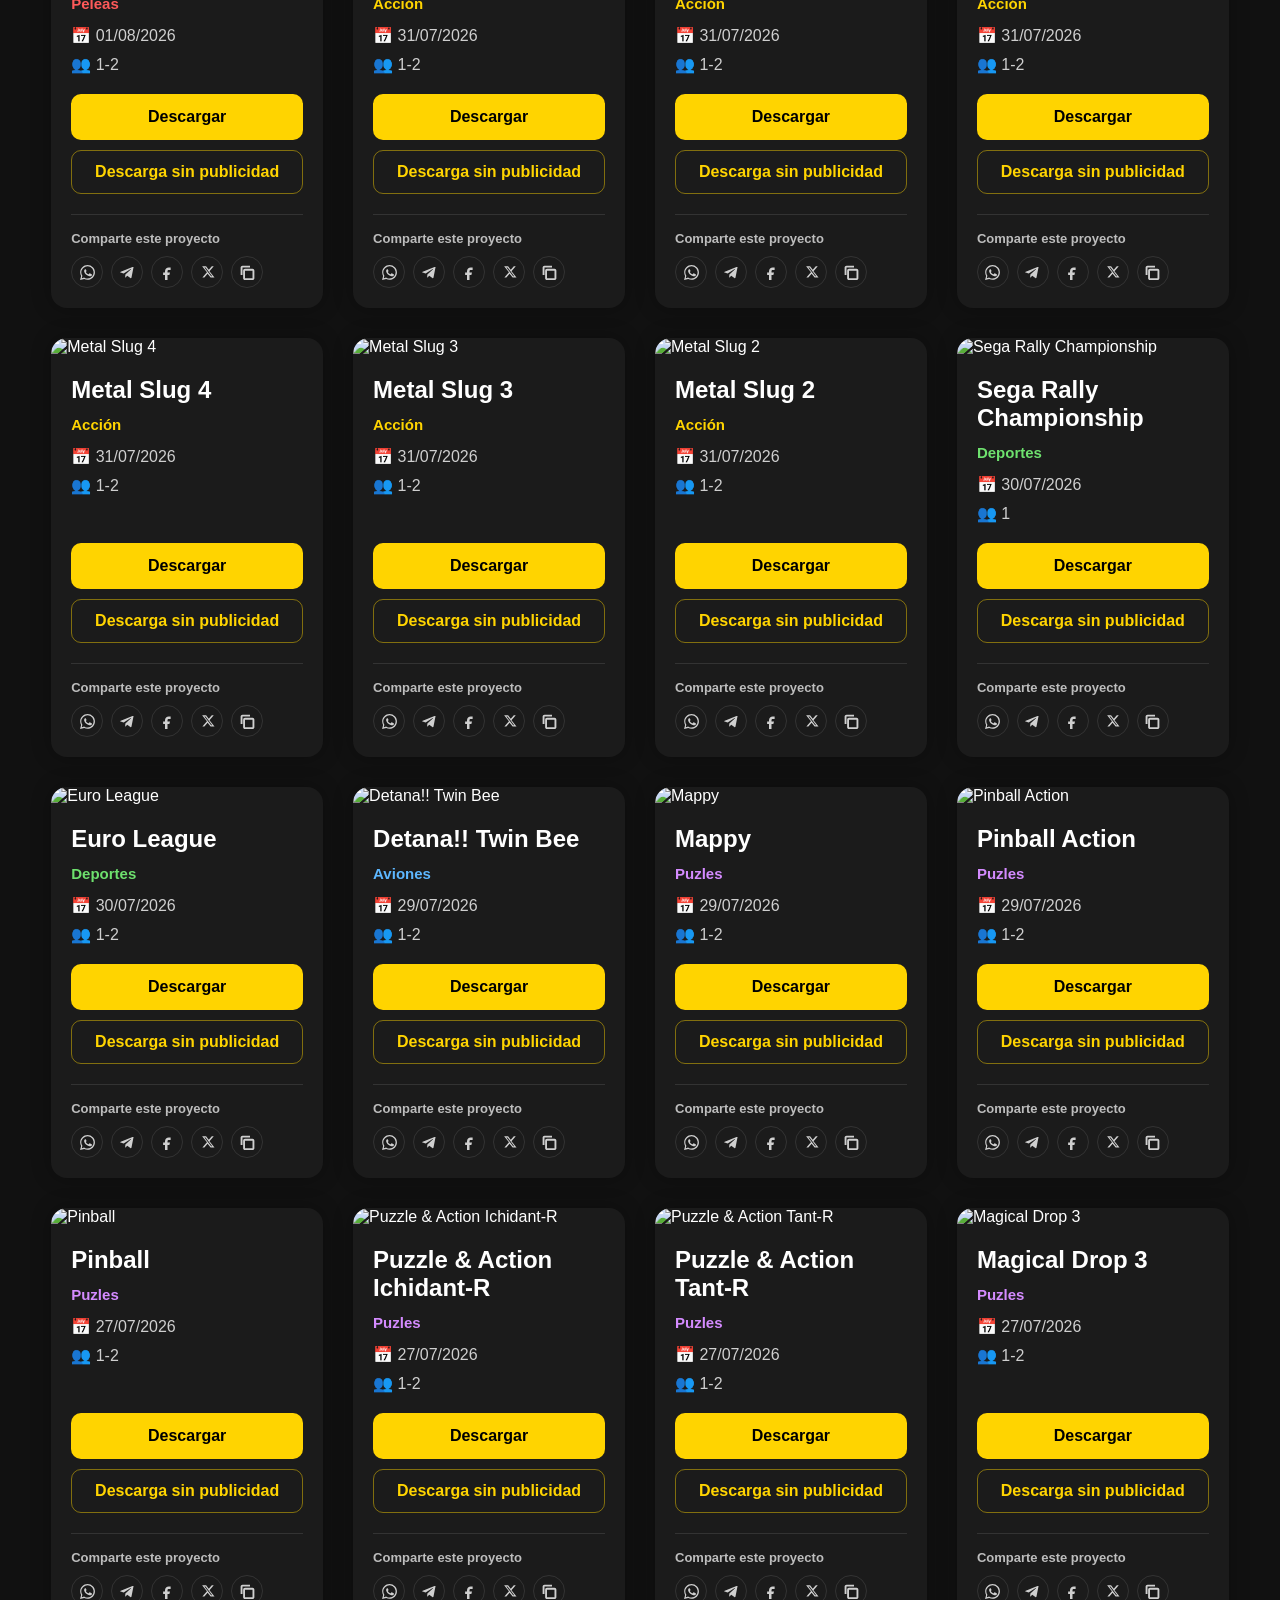
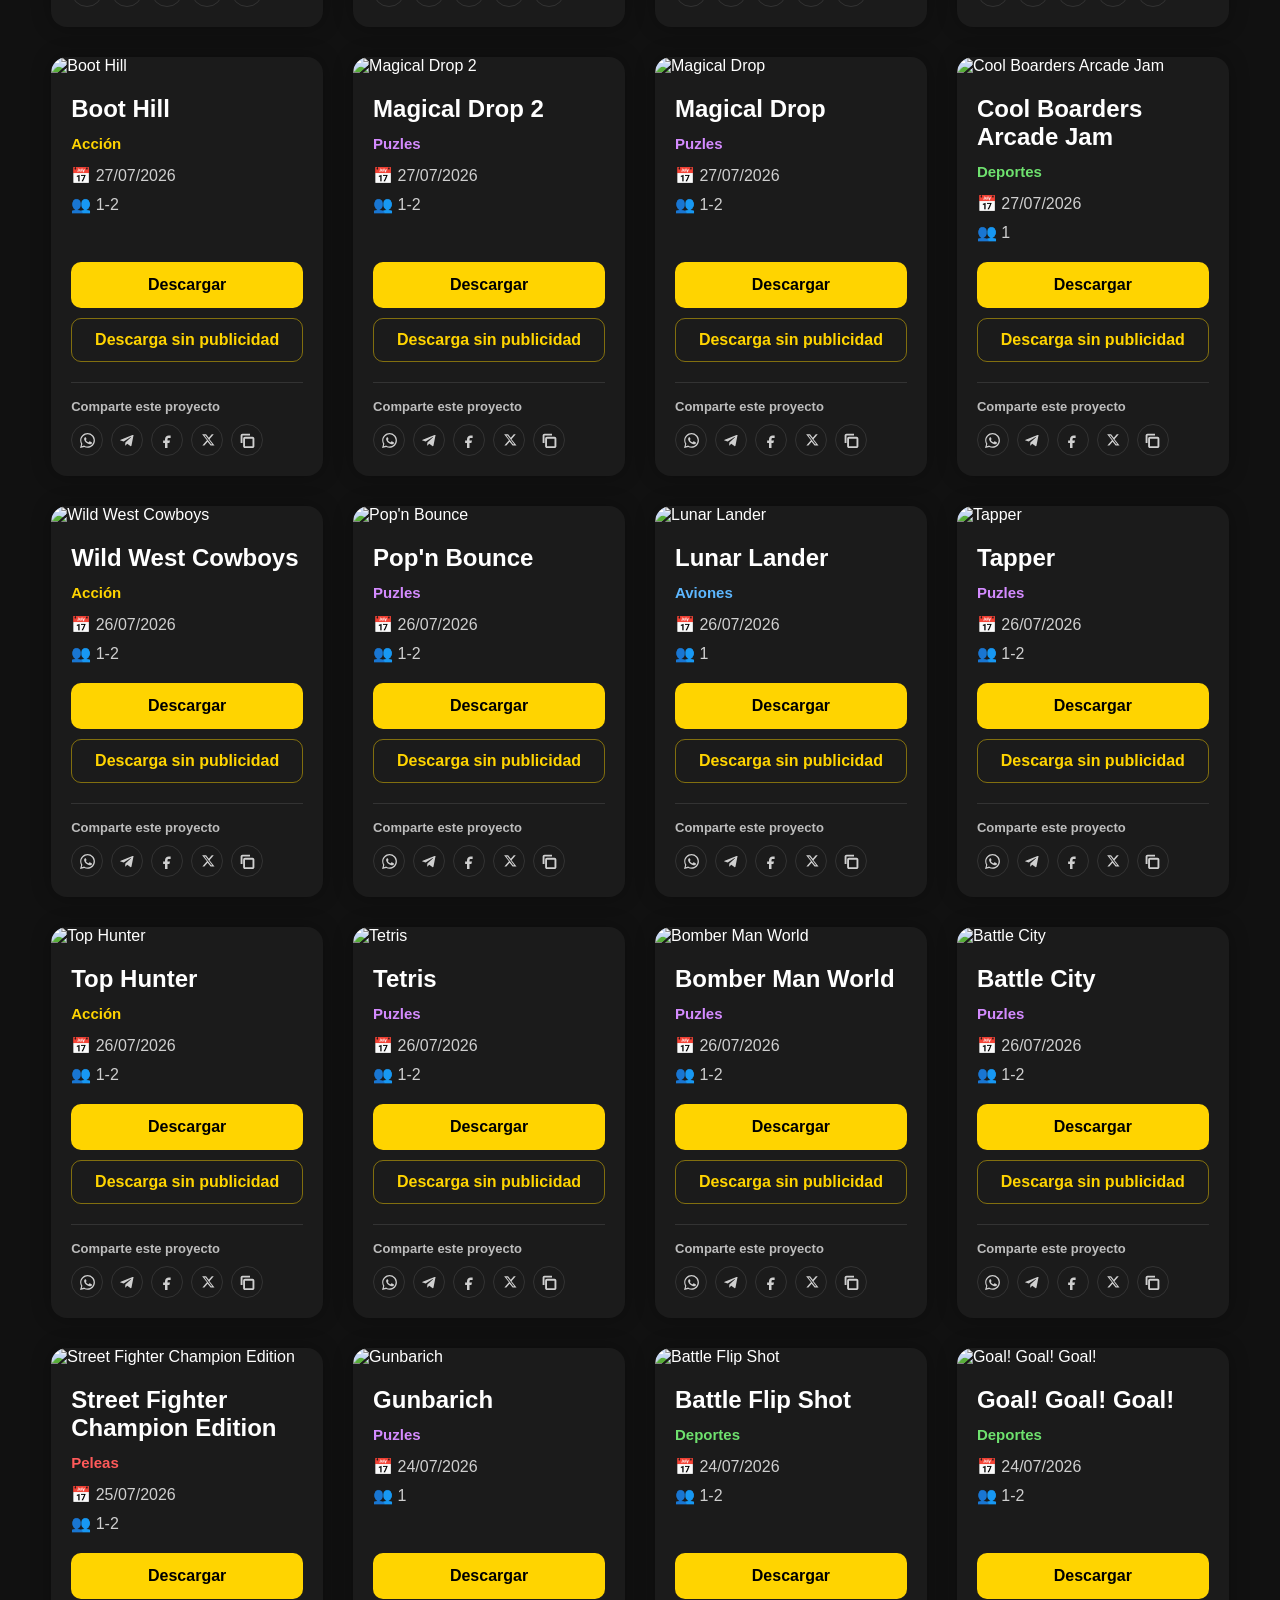
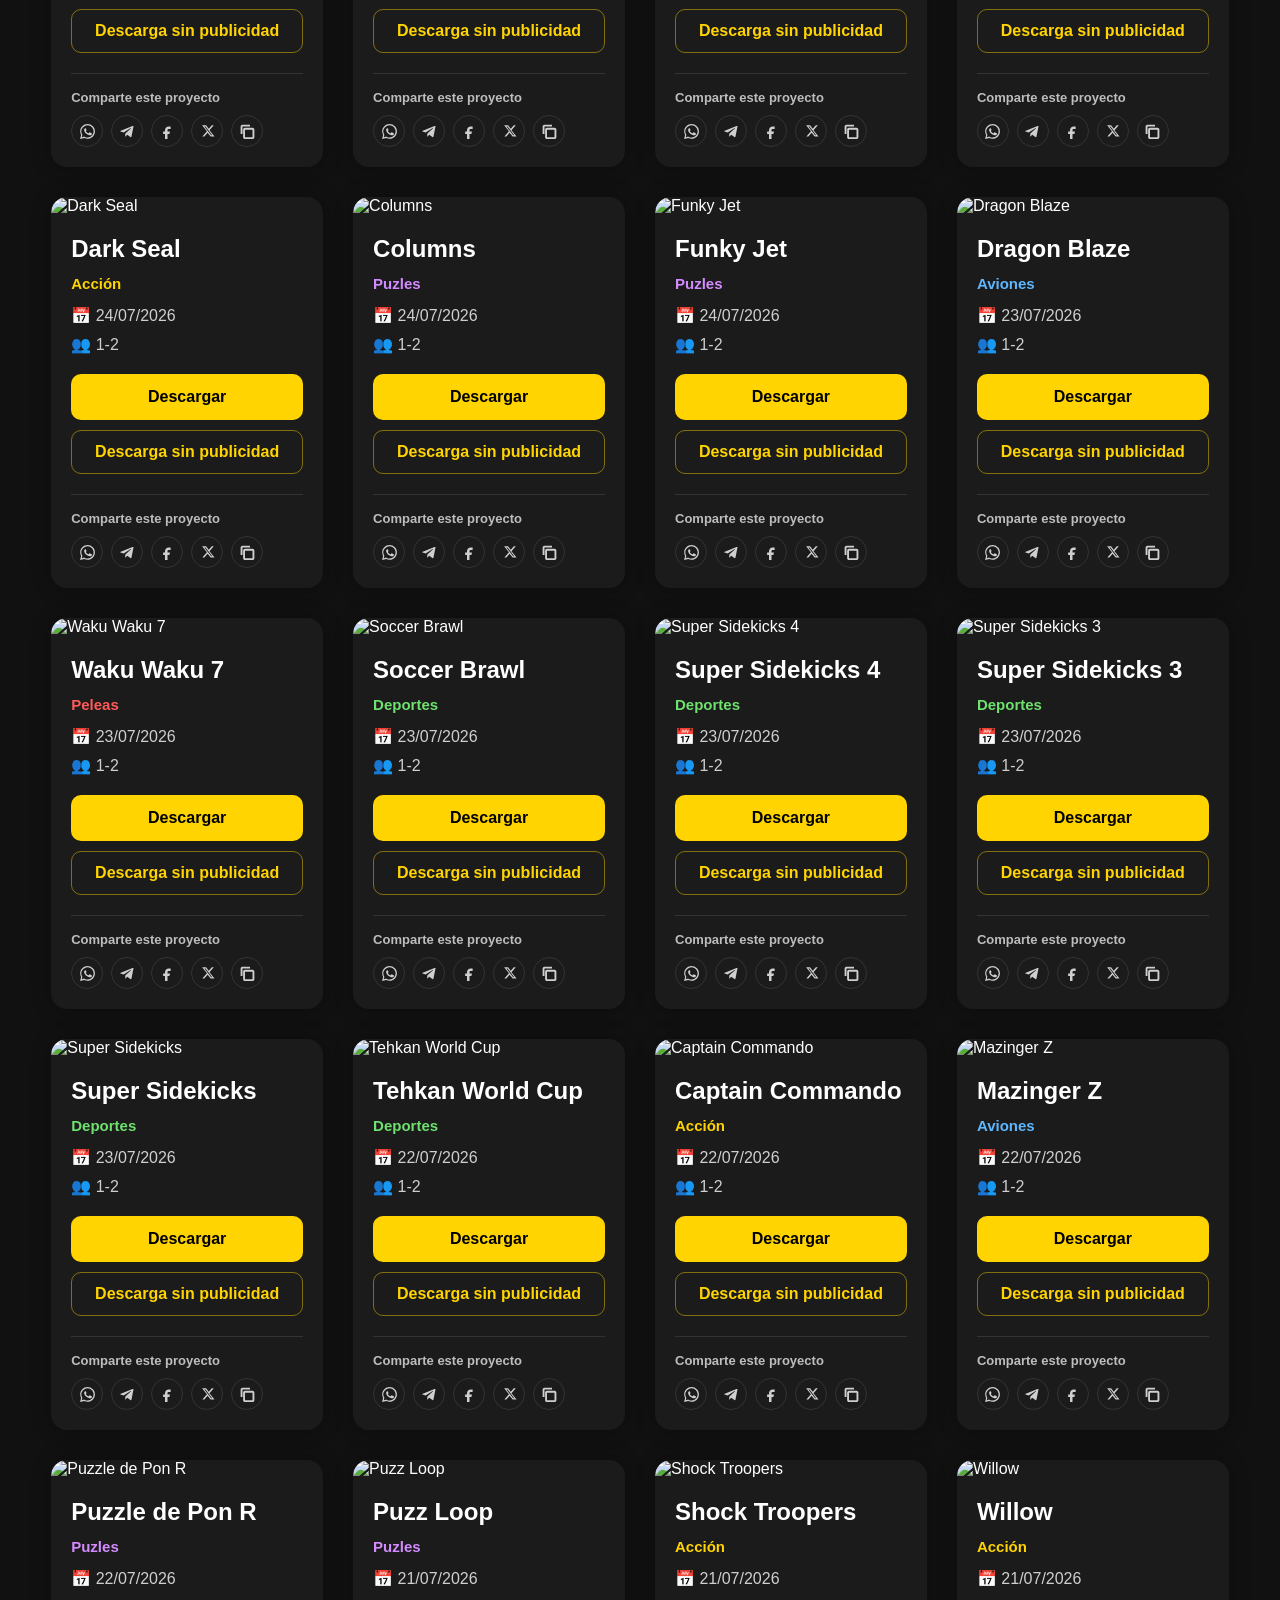
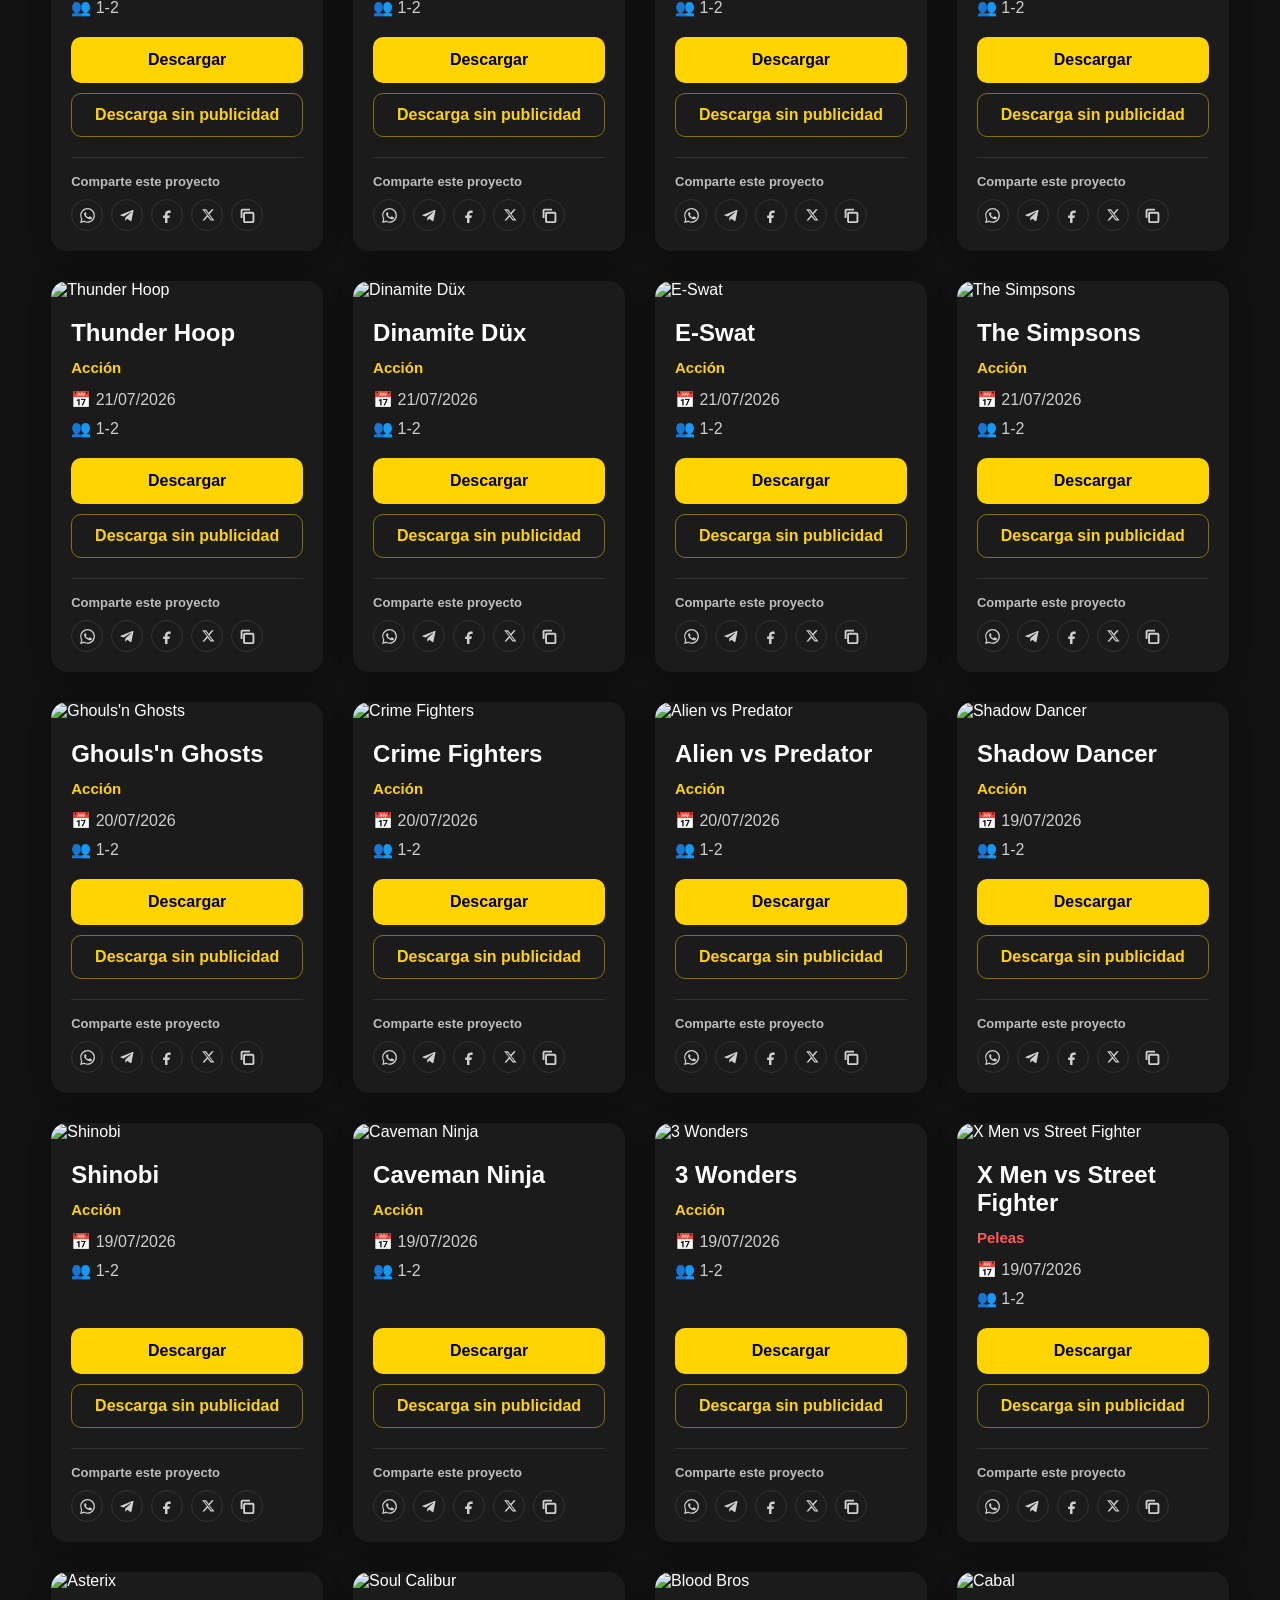
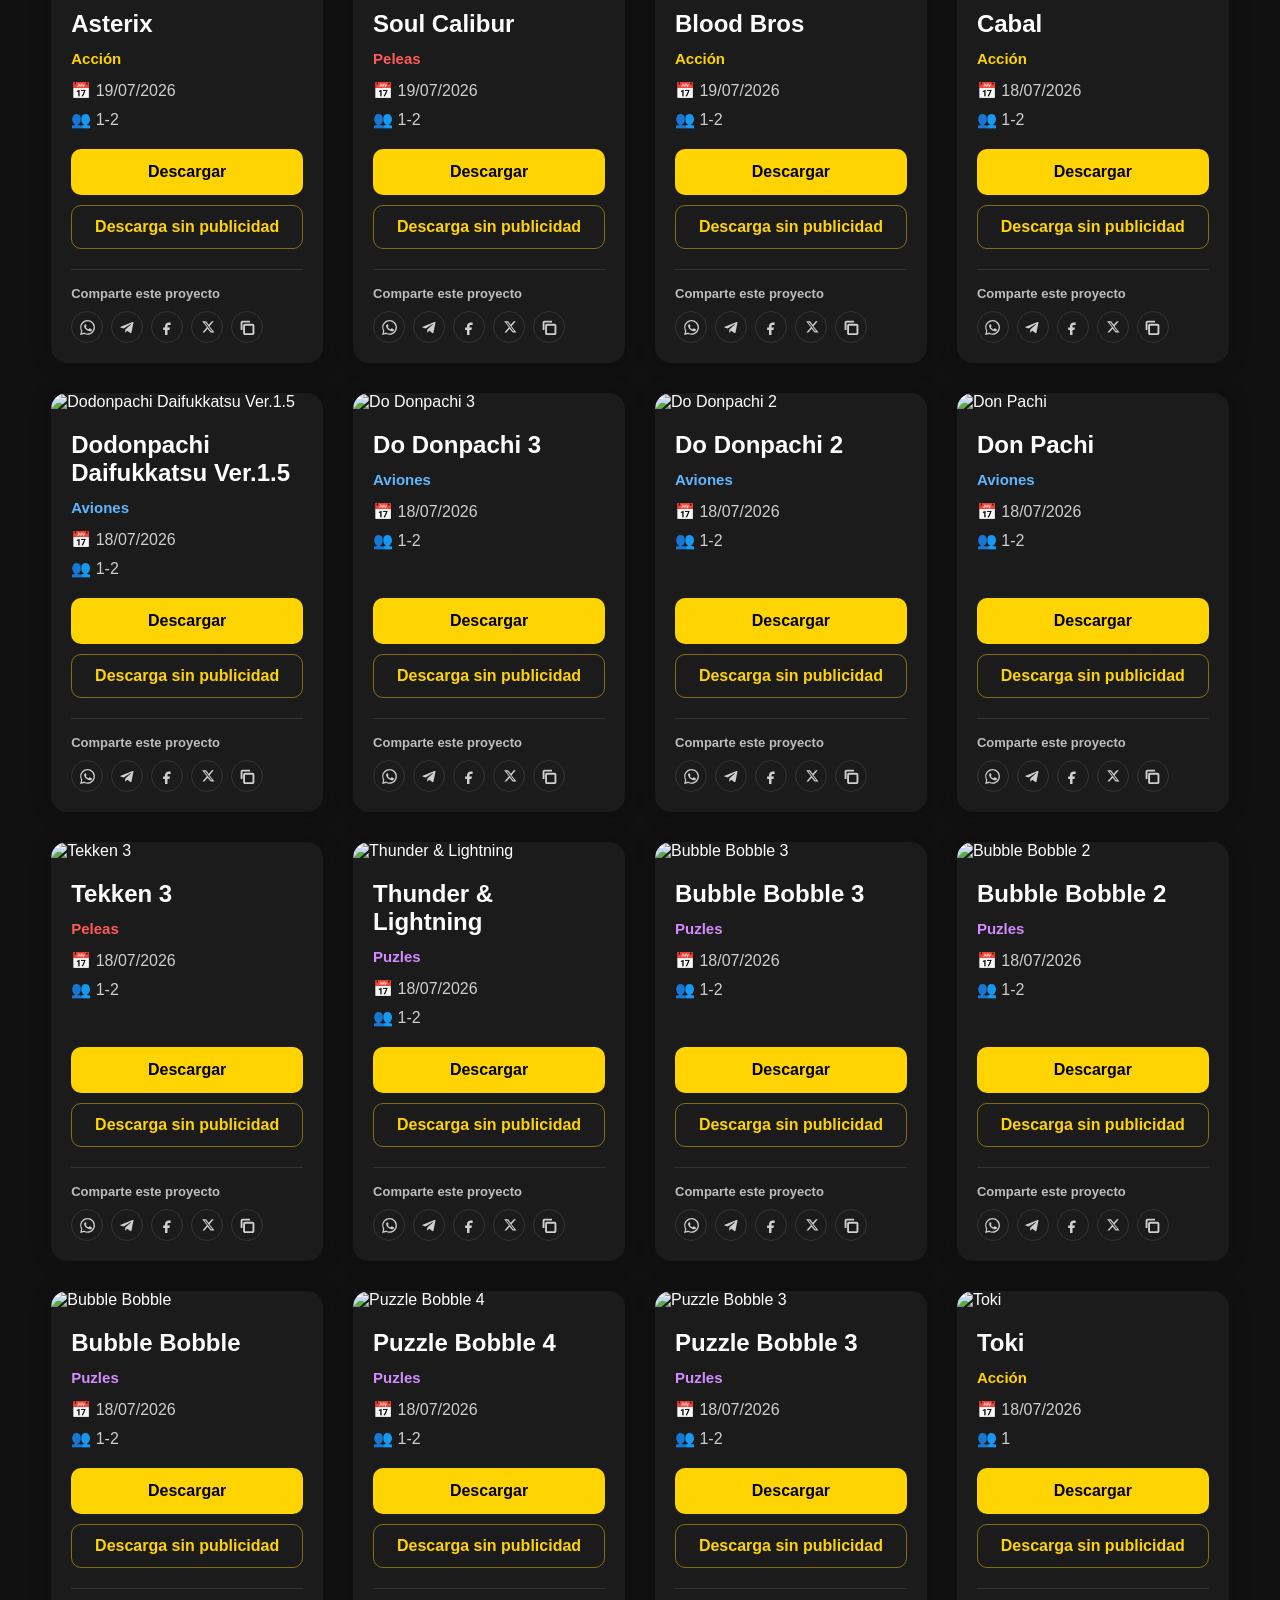
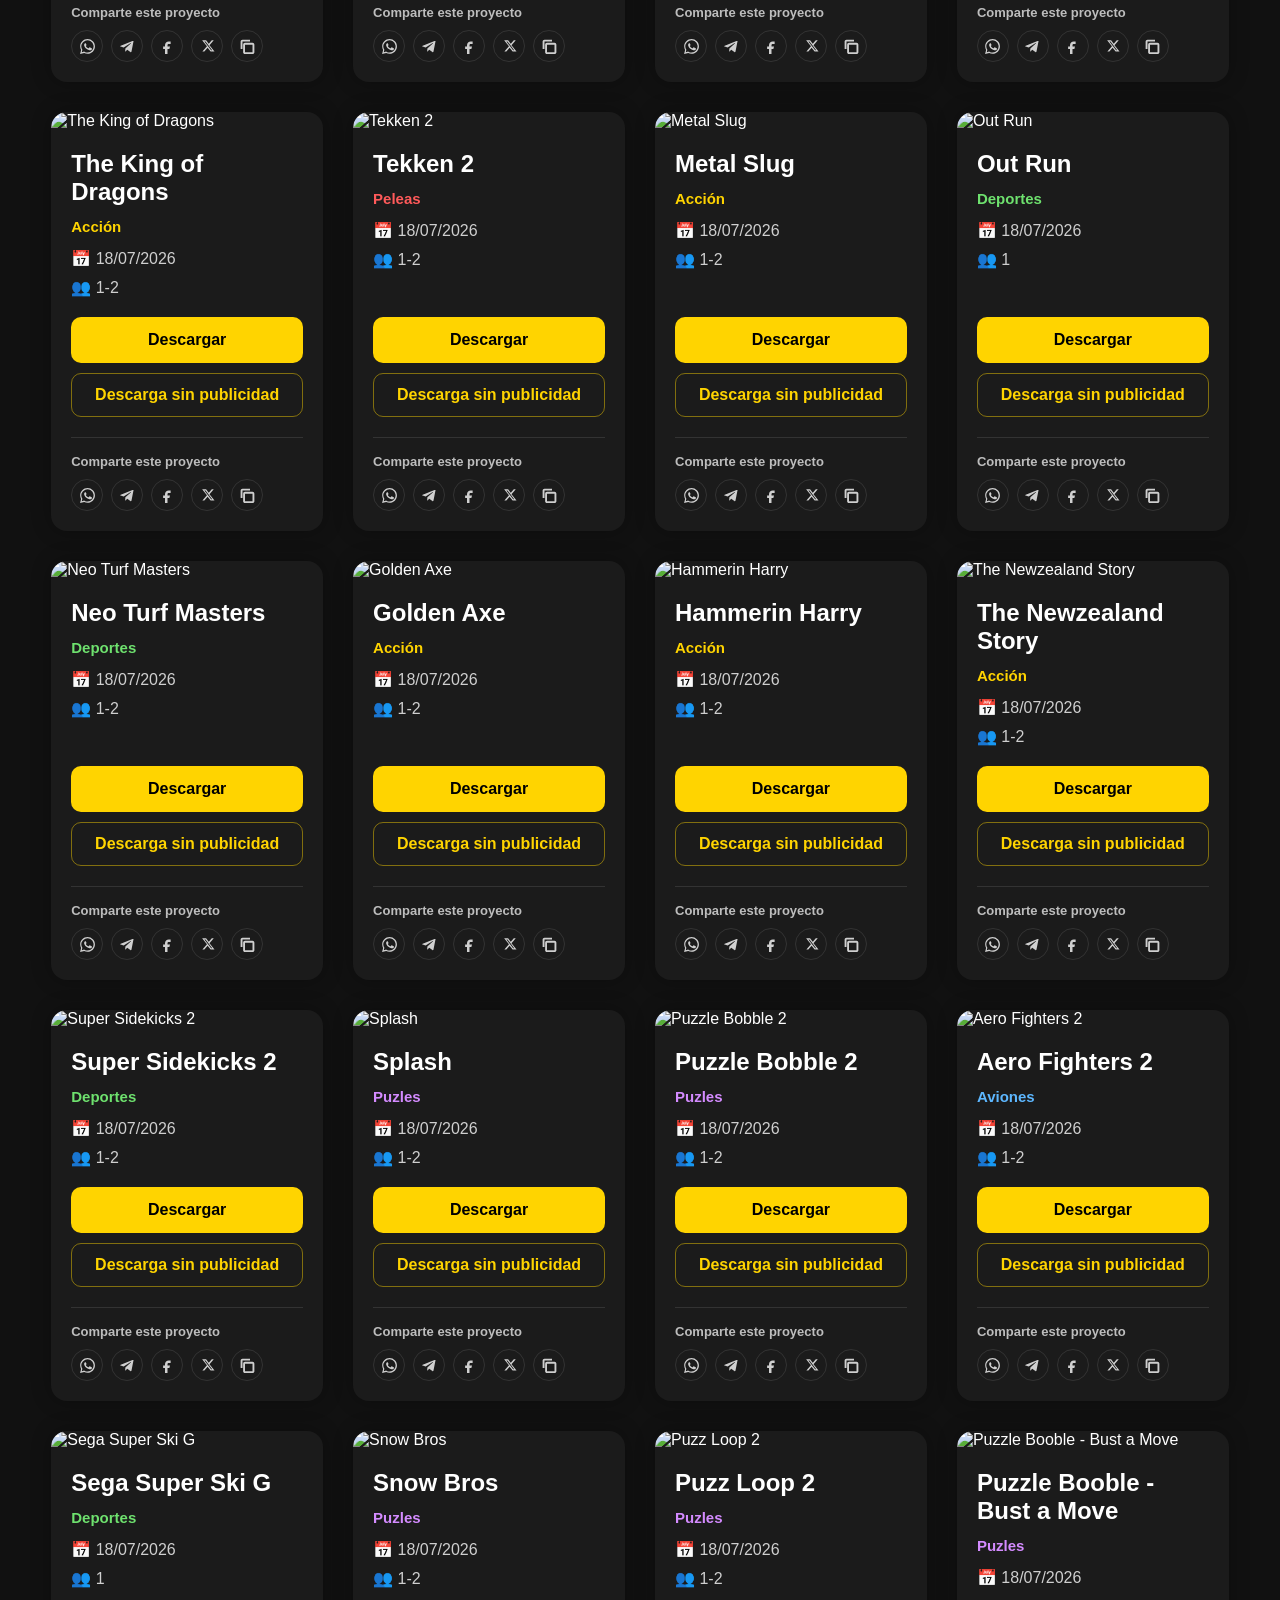
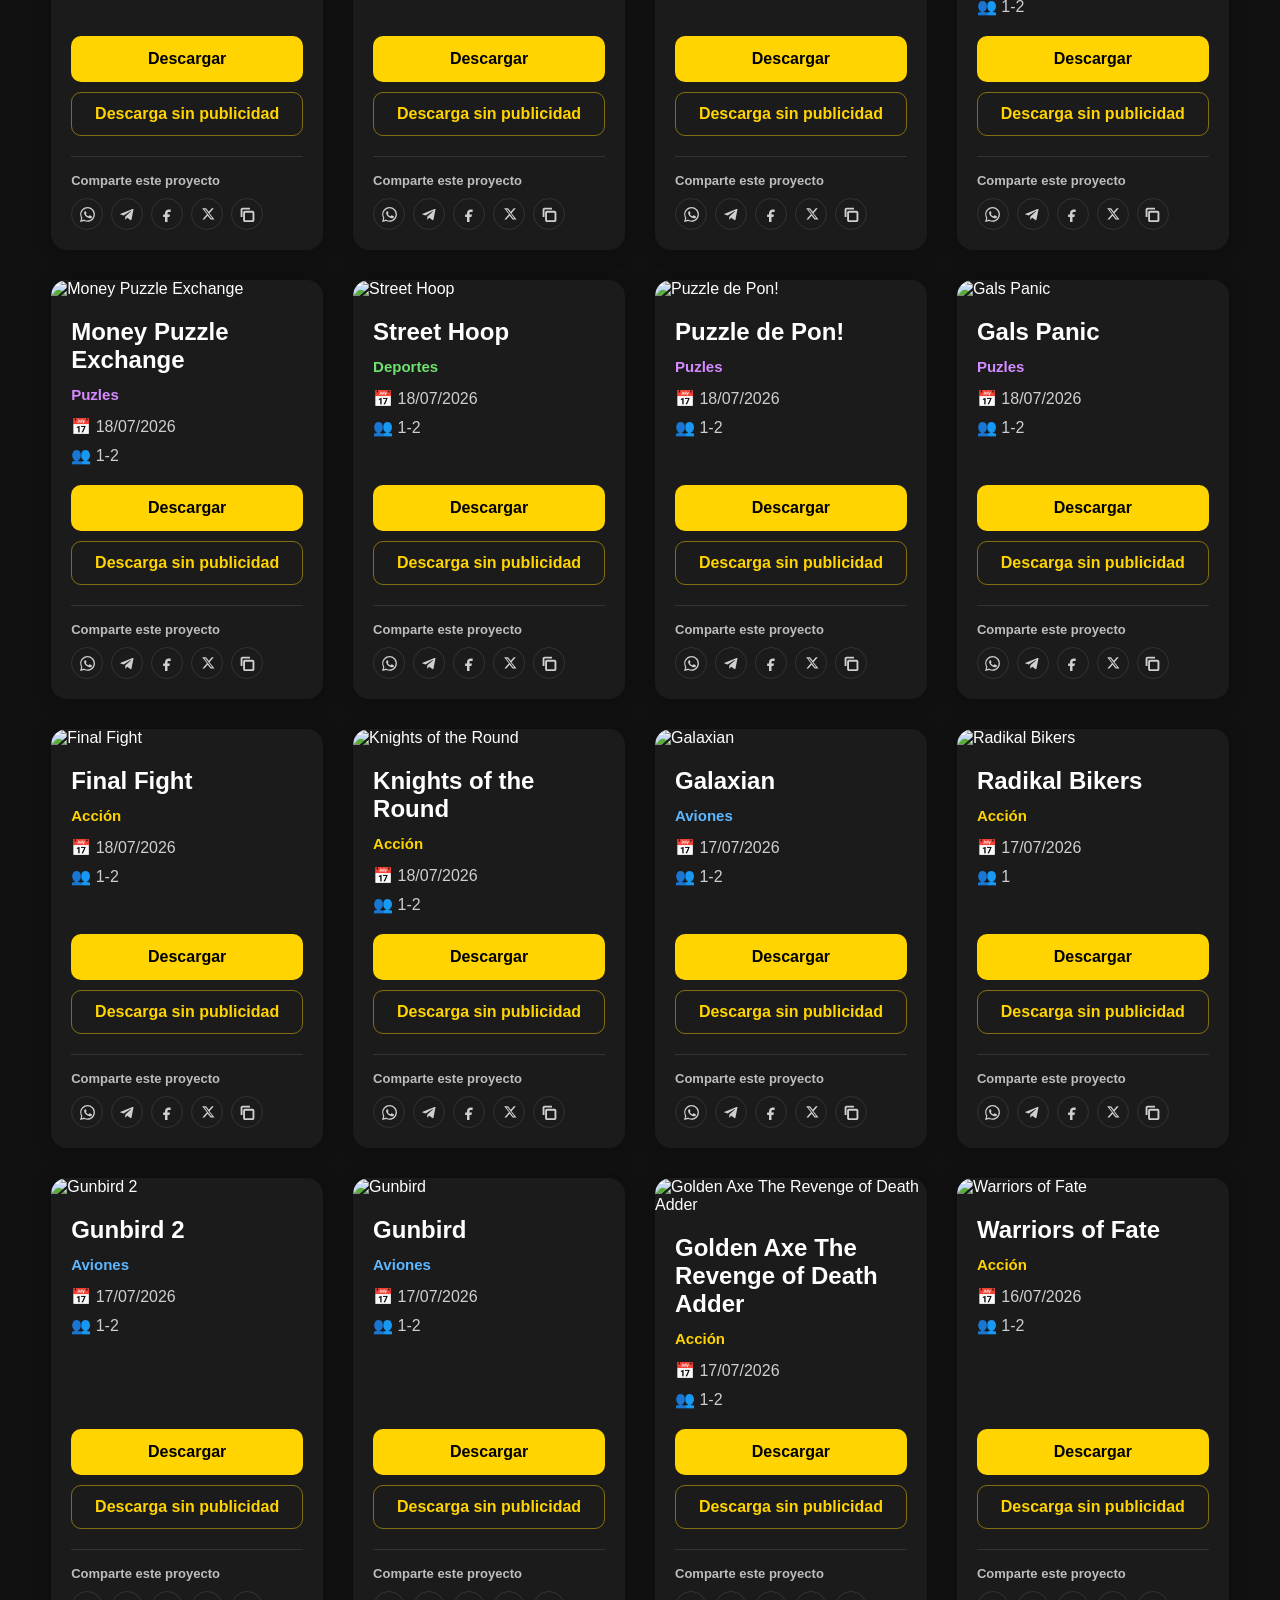
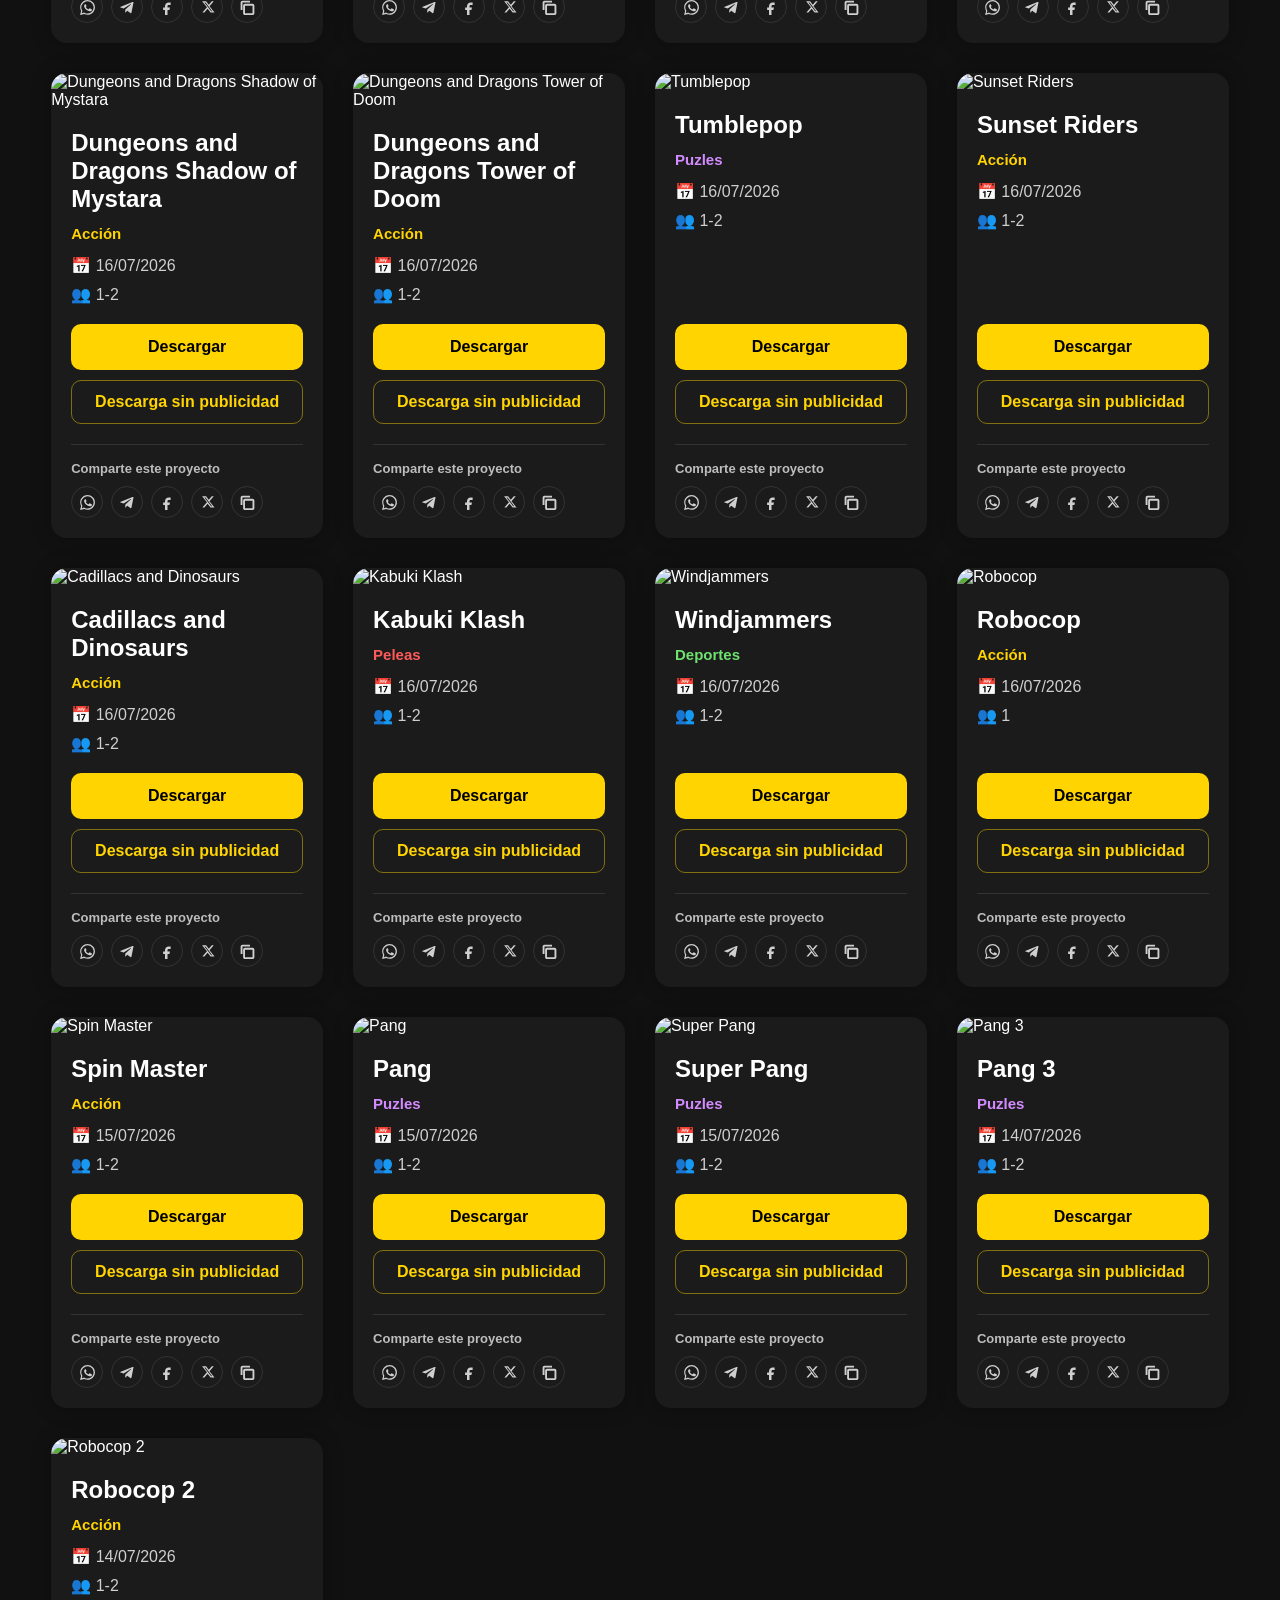
==== commit 0d2ebab1: "Update index.html" ====
--- a/index.html
+++ b/index.html
@@ -18,7 +18,7 @@
             <img src="logo/logo.png" alt="Nostalgia Arcade">
             <div class="logo-info">
                 <div id="gameCounter" class="game-counter">🎮 0 Portables disponibles</div>
-                <div class="last-update">📅 Última actualización: 06 de agosto de 2026</div>
+                <div class="last-update">📅 Última actualización: 10 de agosto de 2026</div>
                 <h1>Nostalgia Arcade</h1>
                 <p>Juegos retro arcade portables para Windows</p>
             </div>
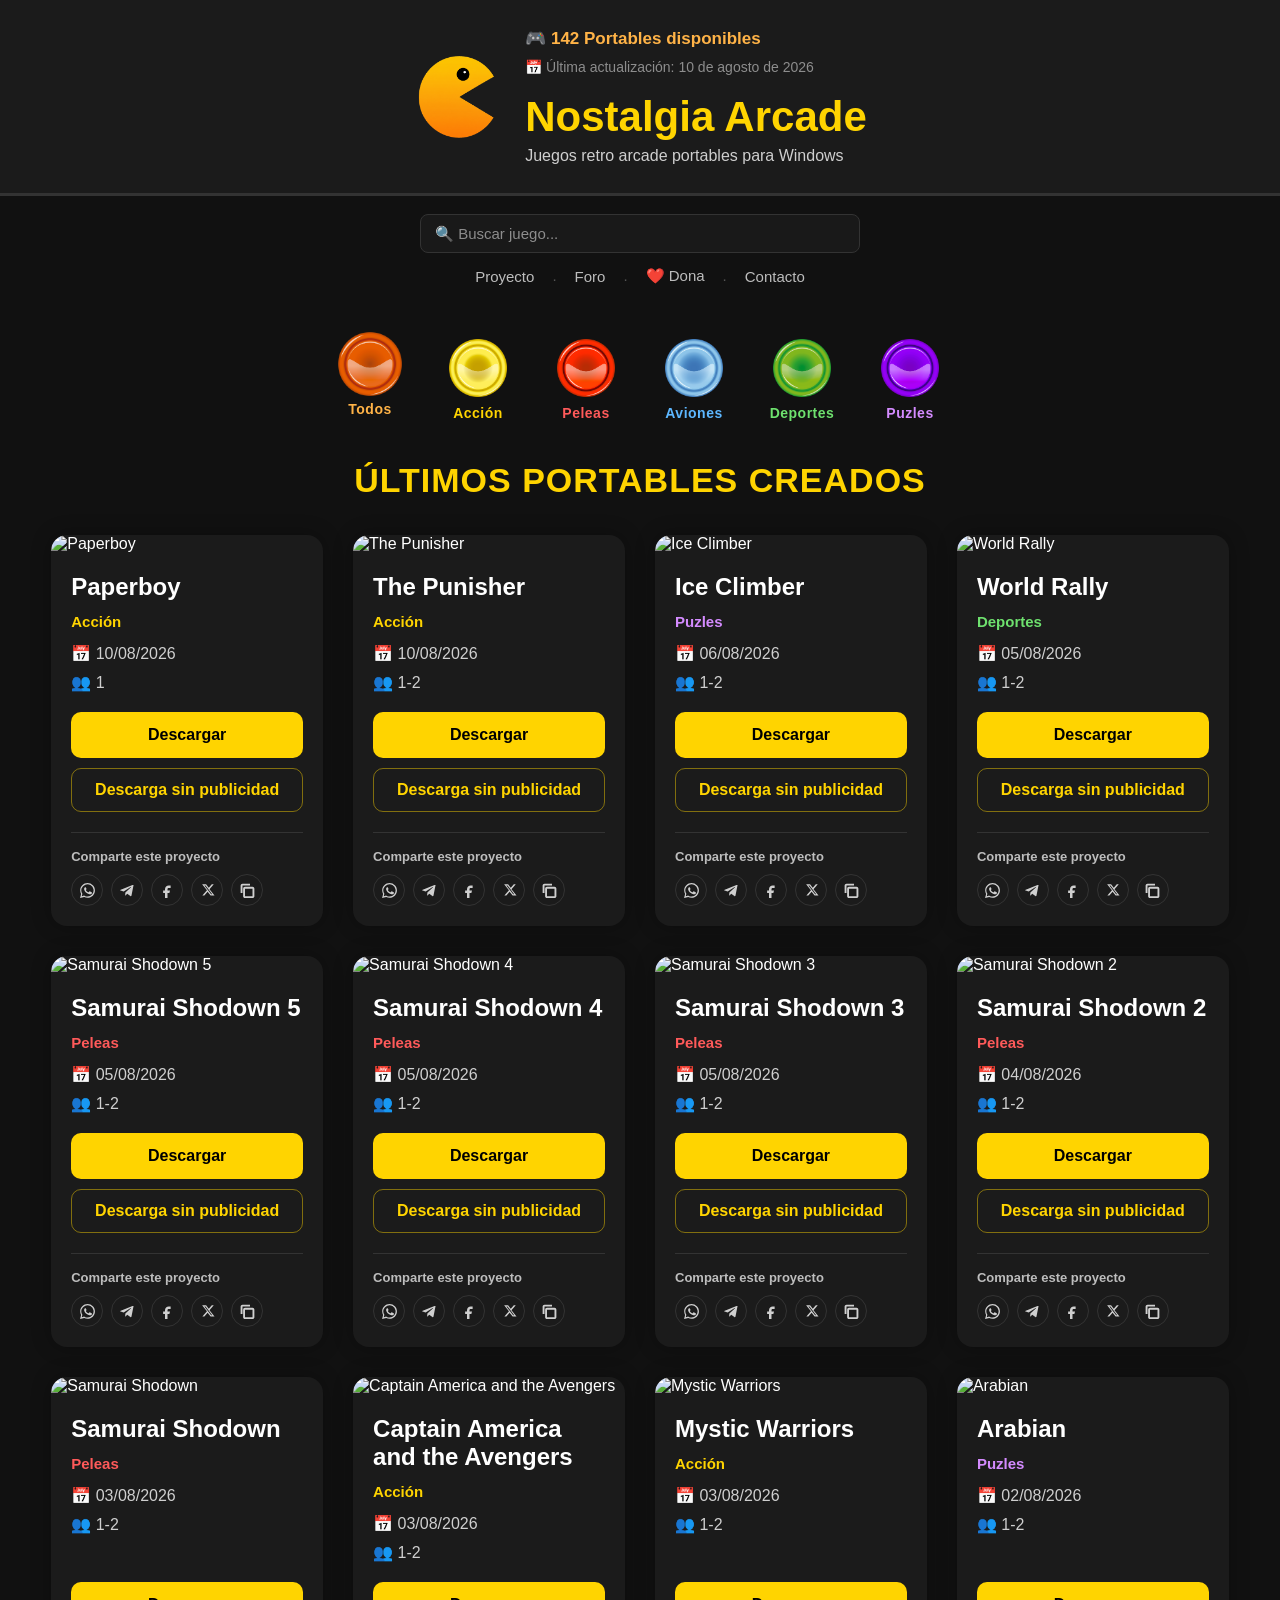
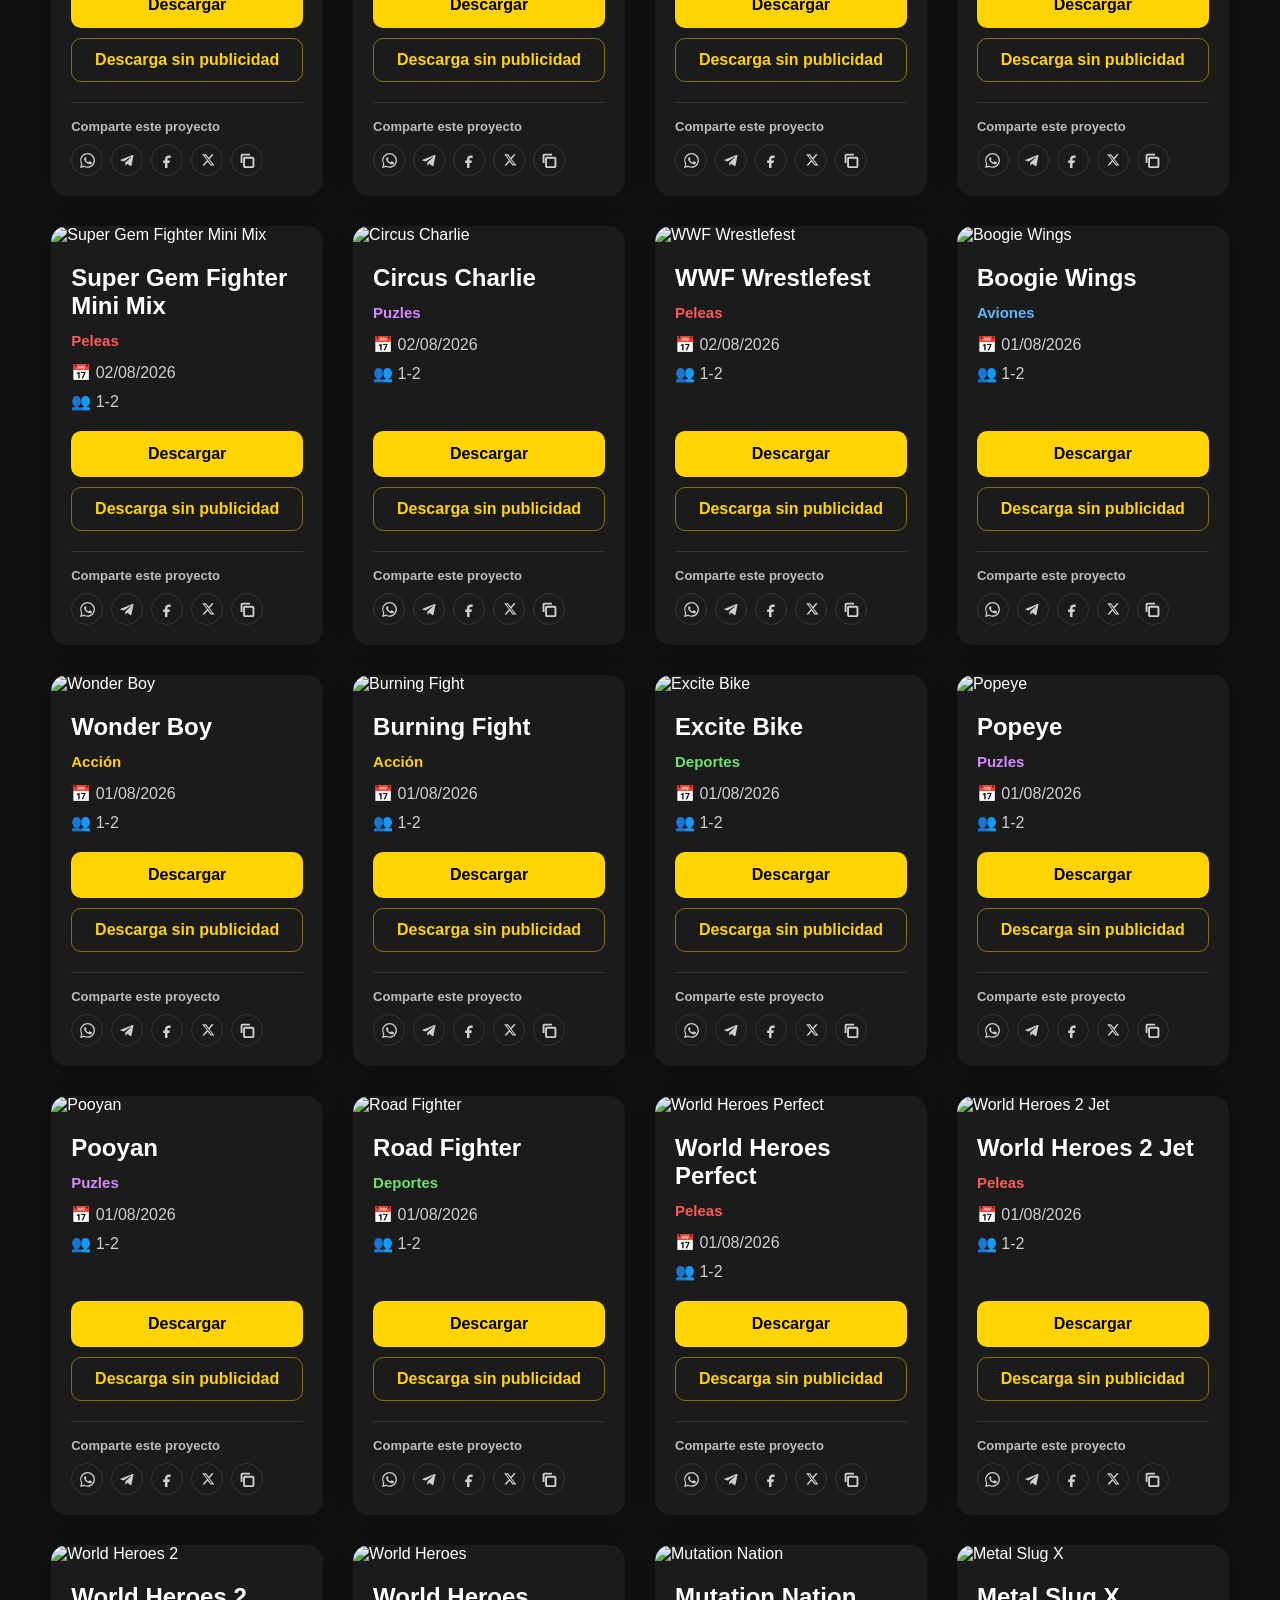
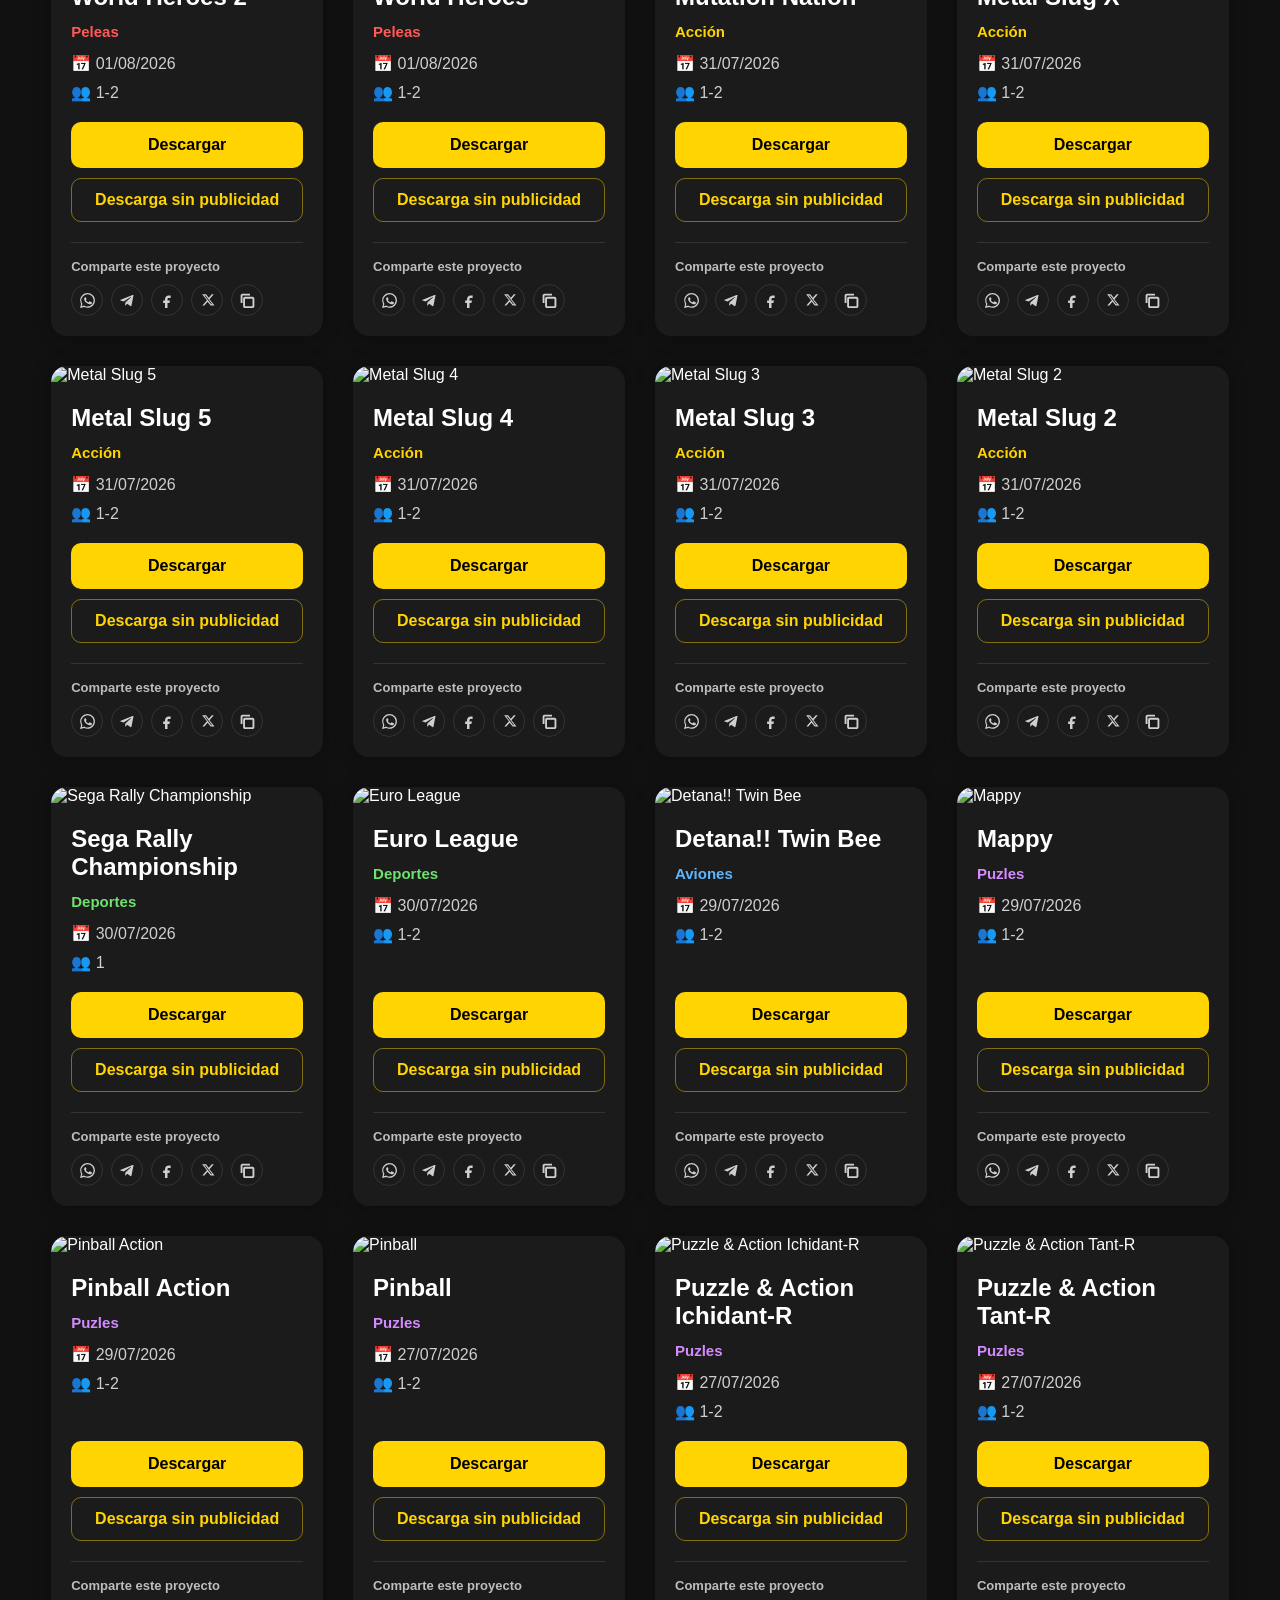
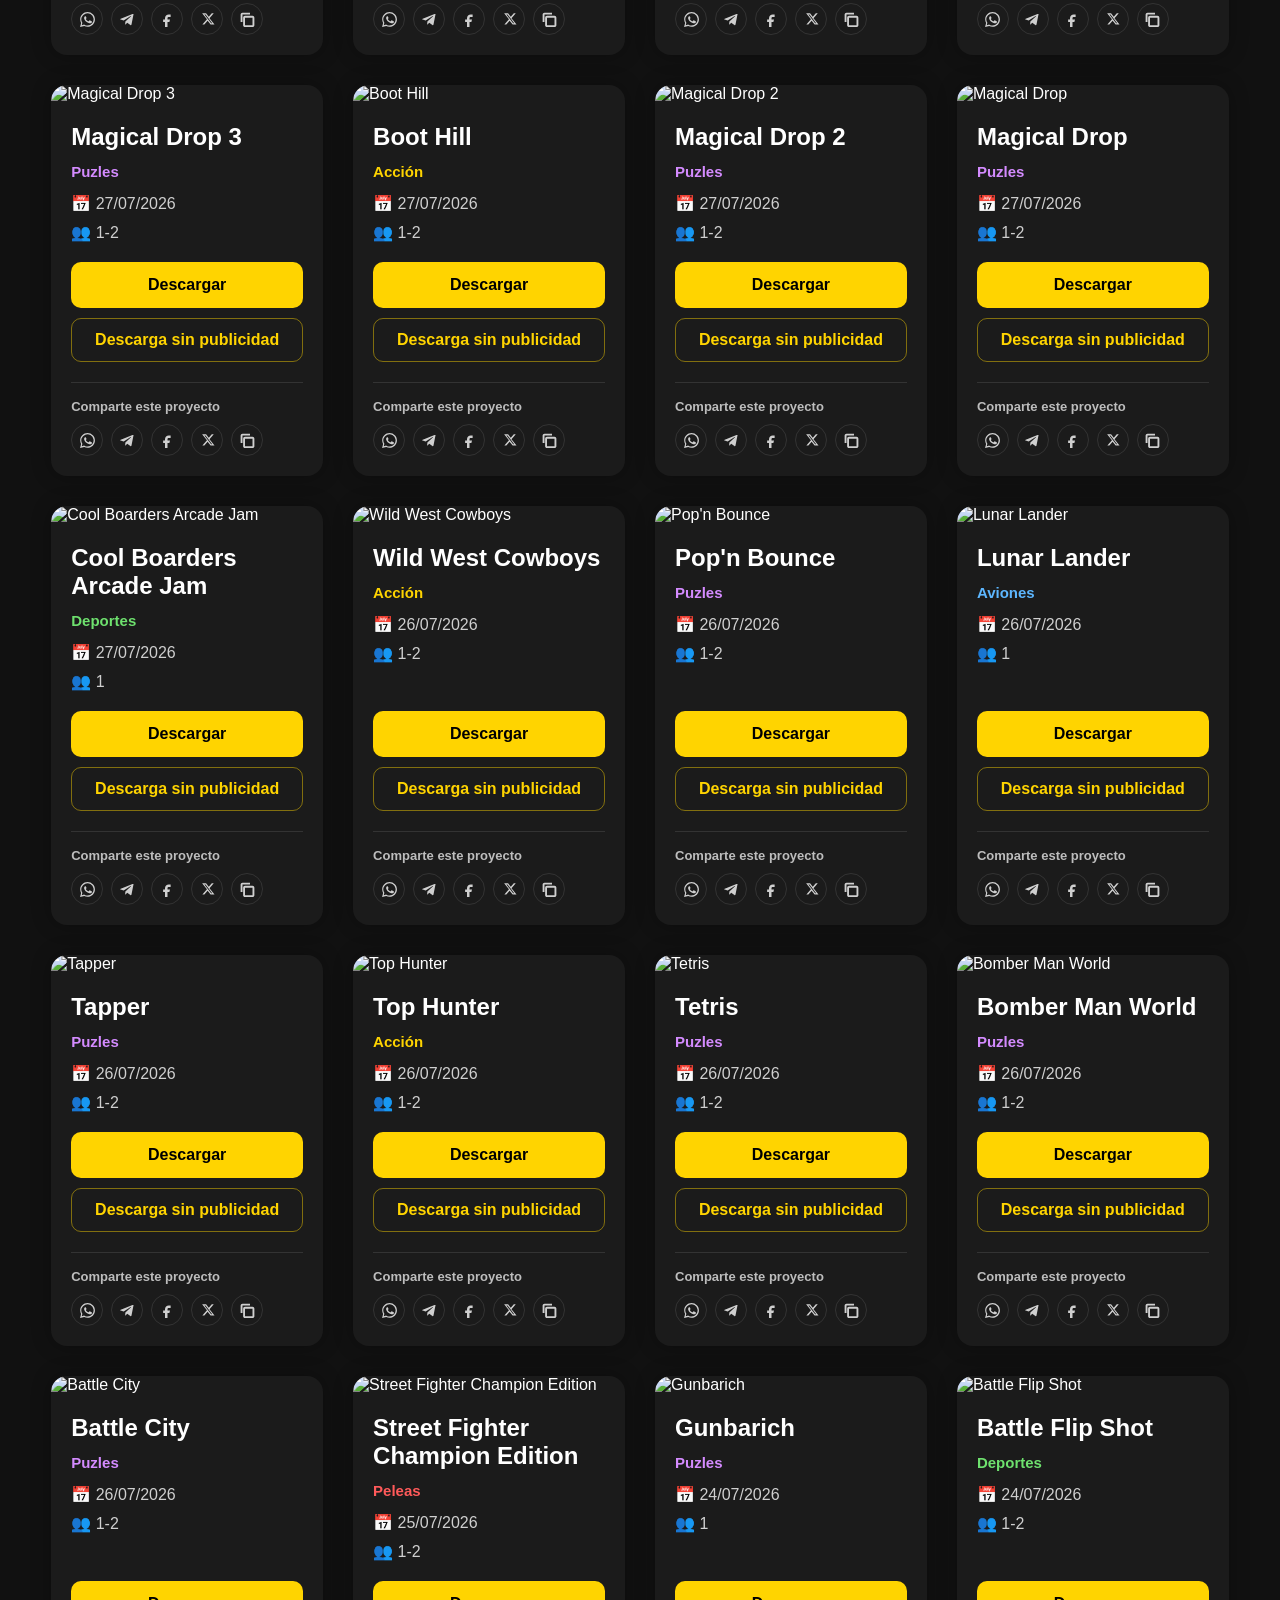
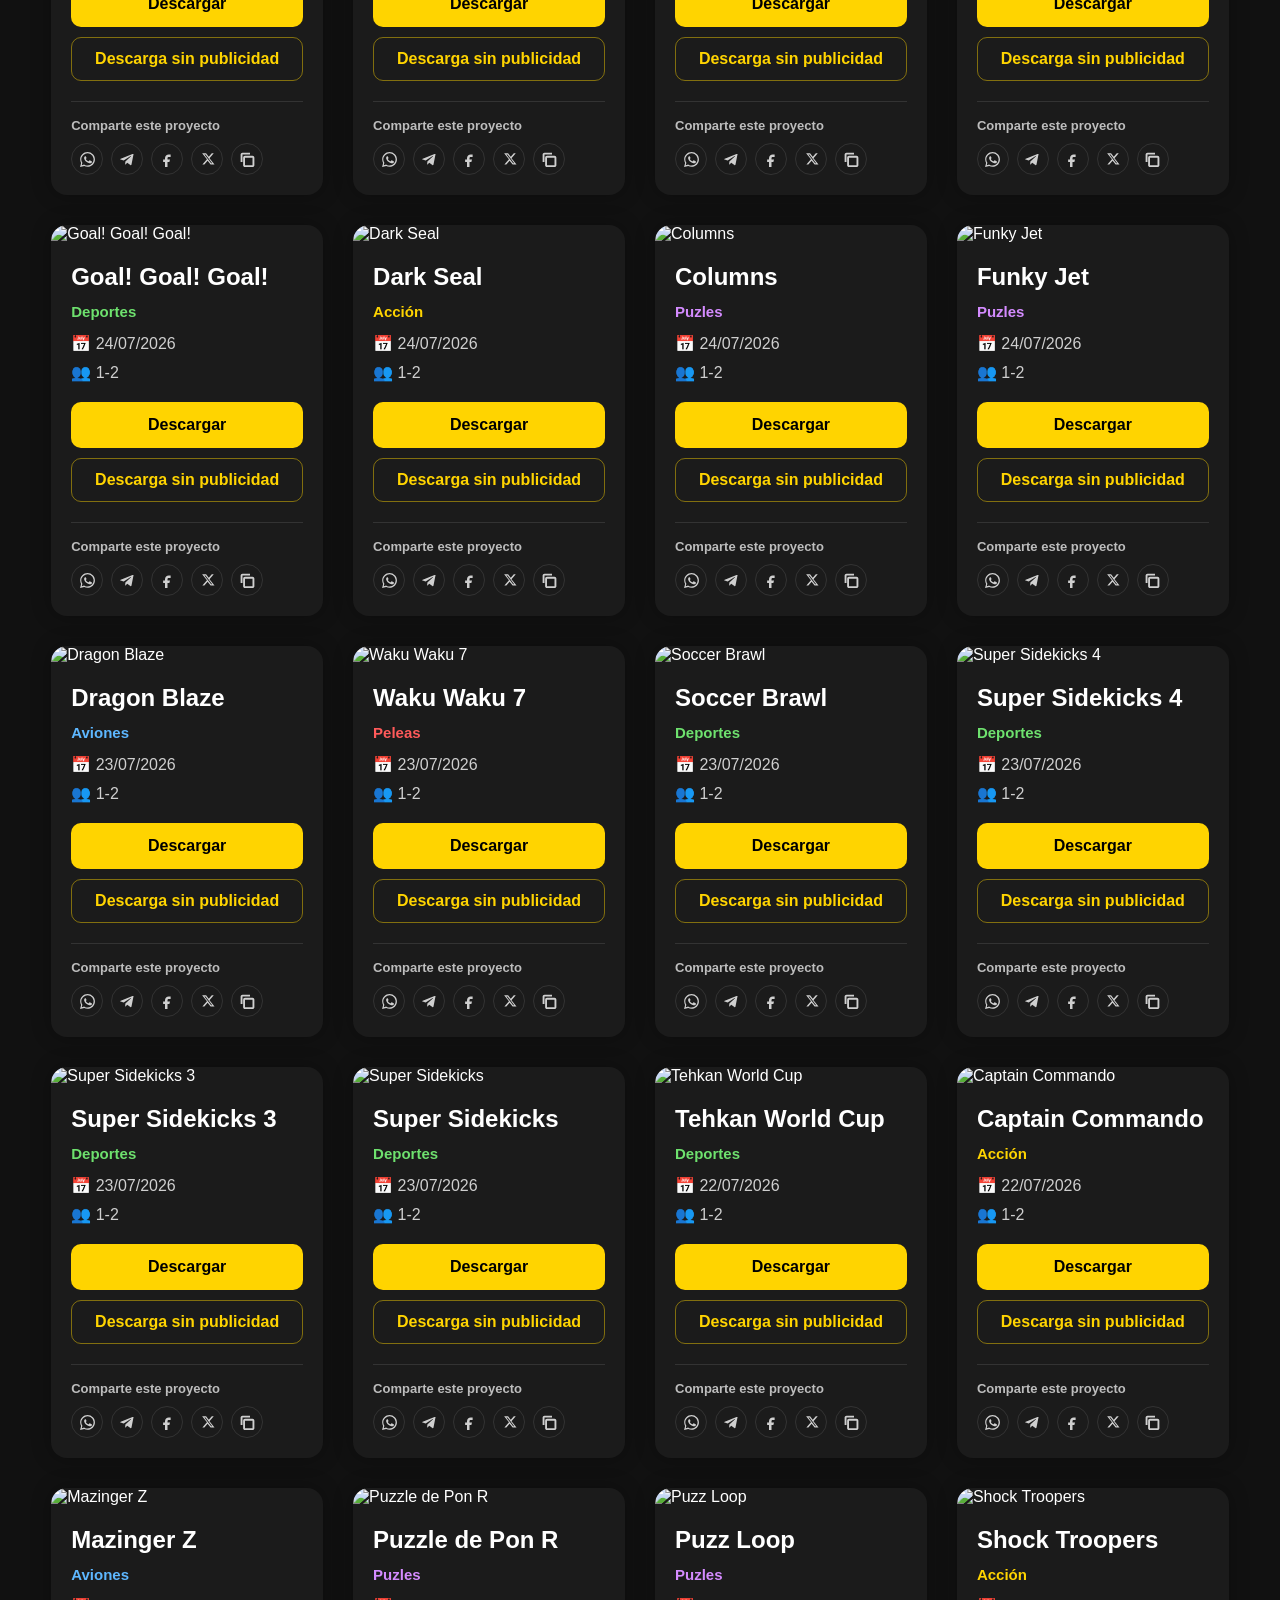
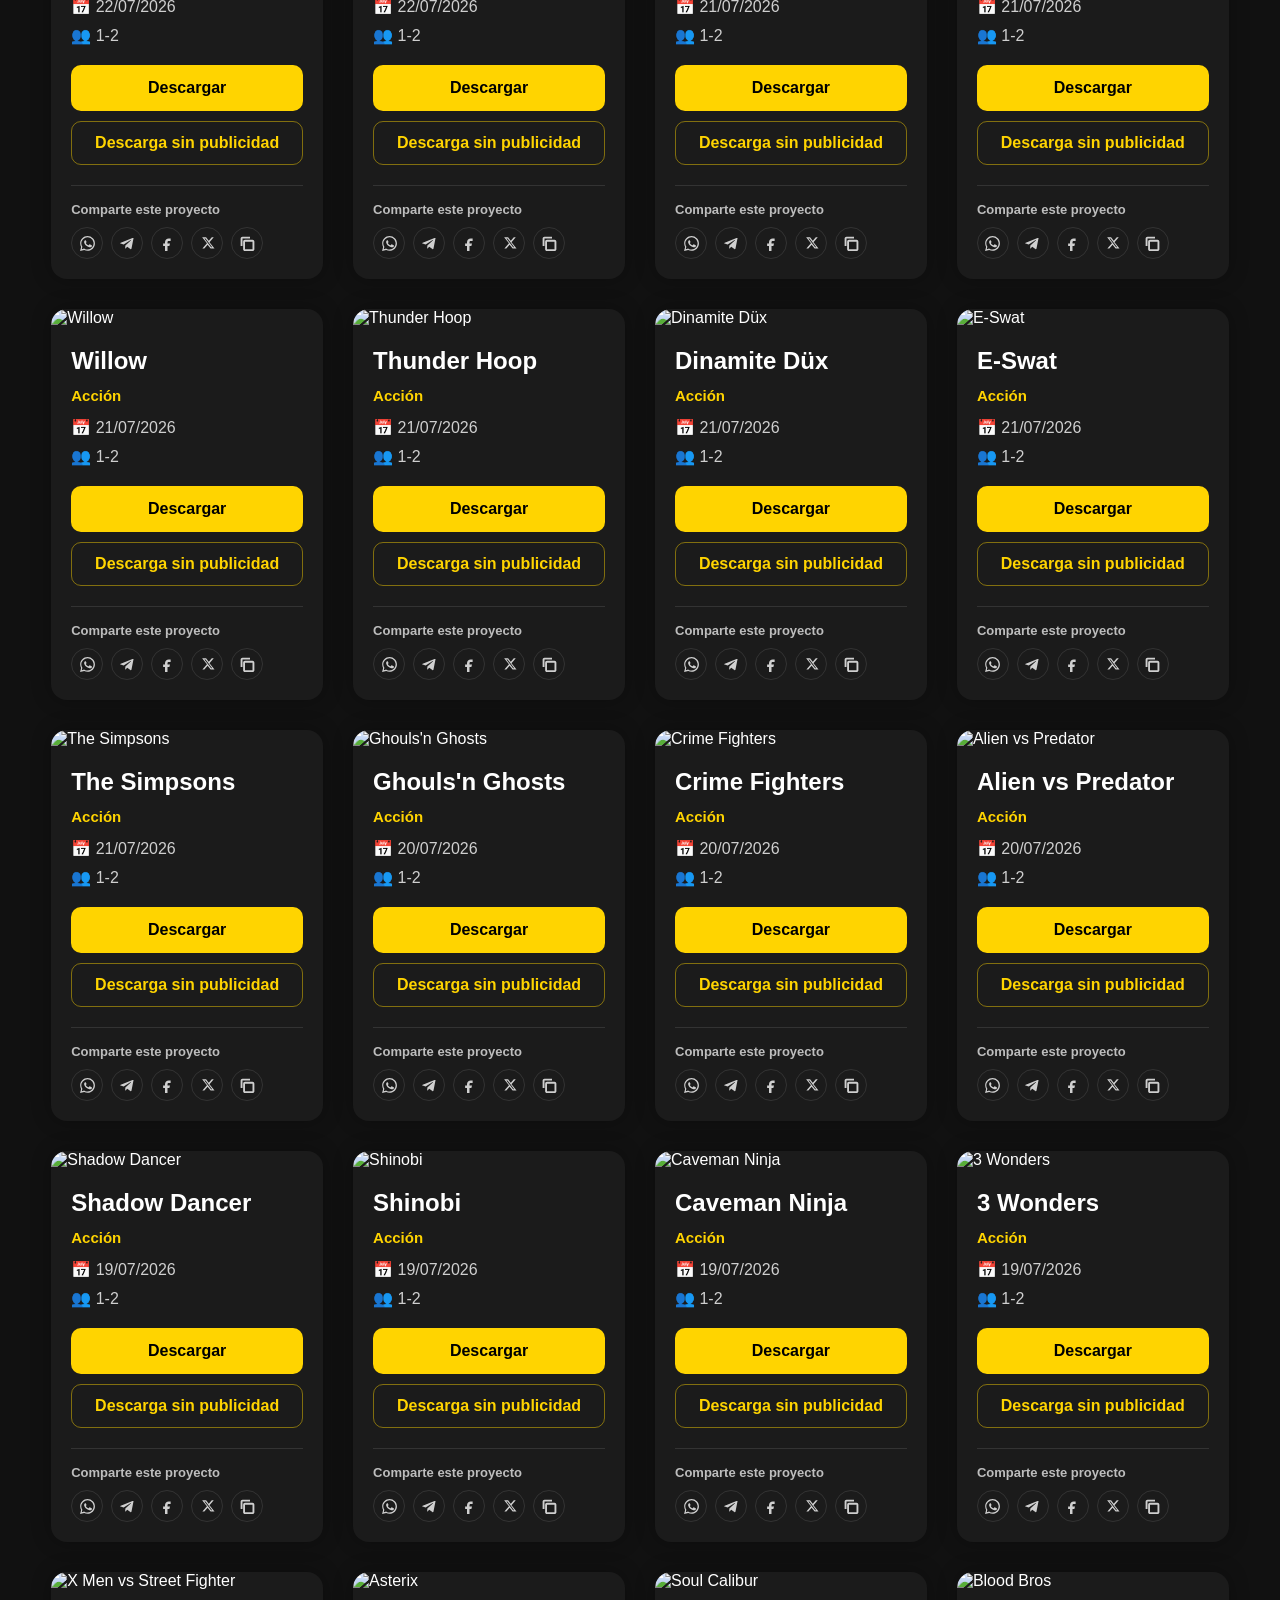
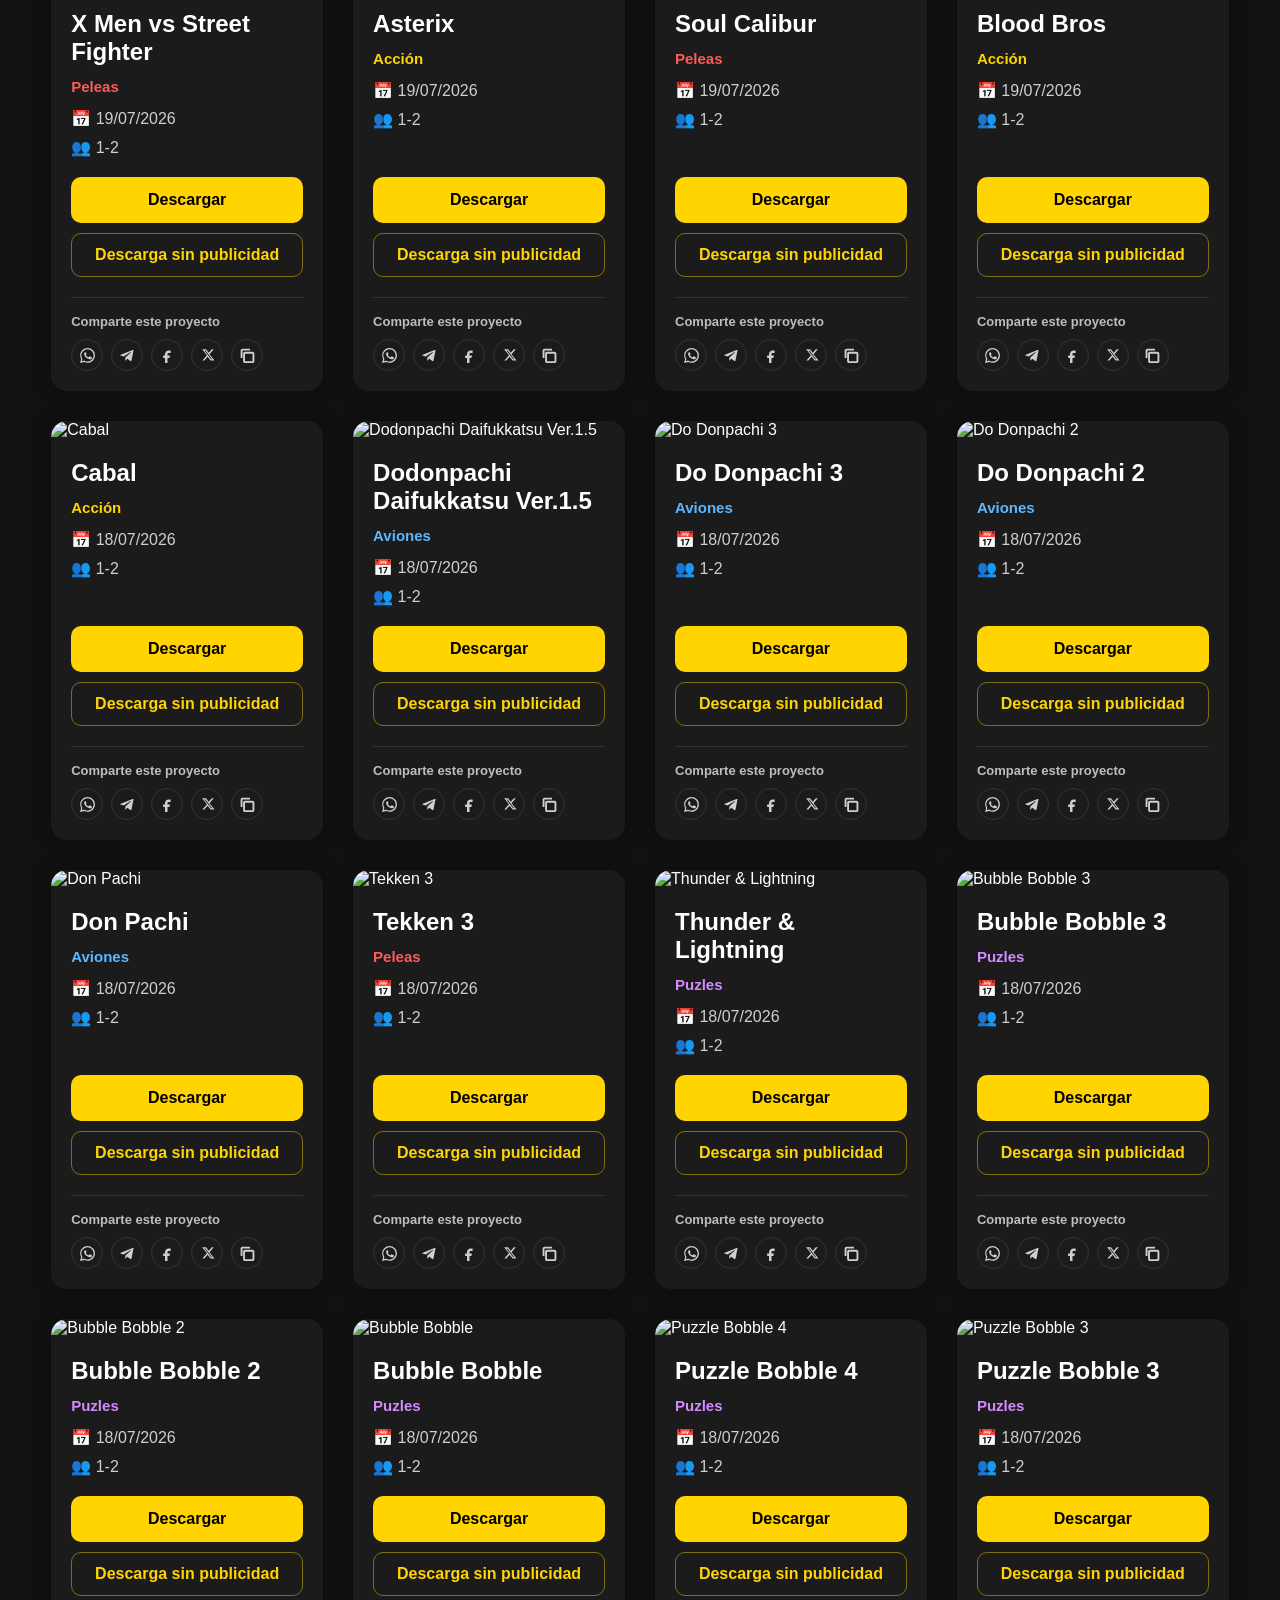
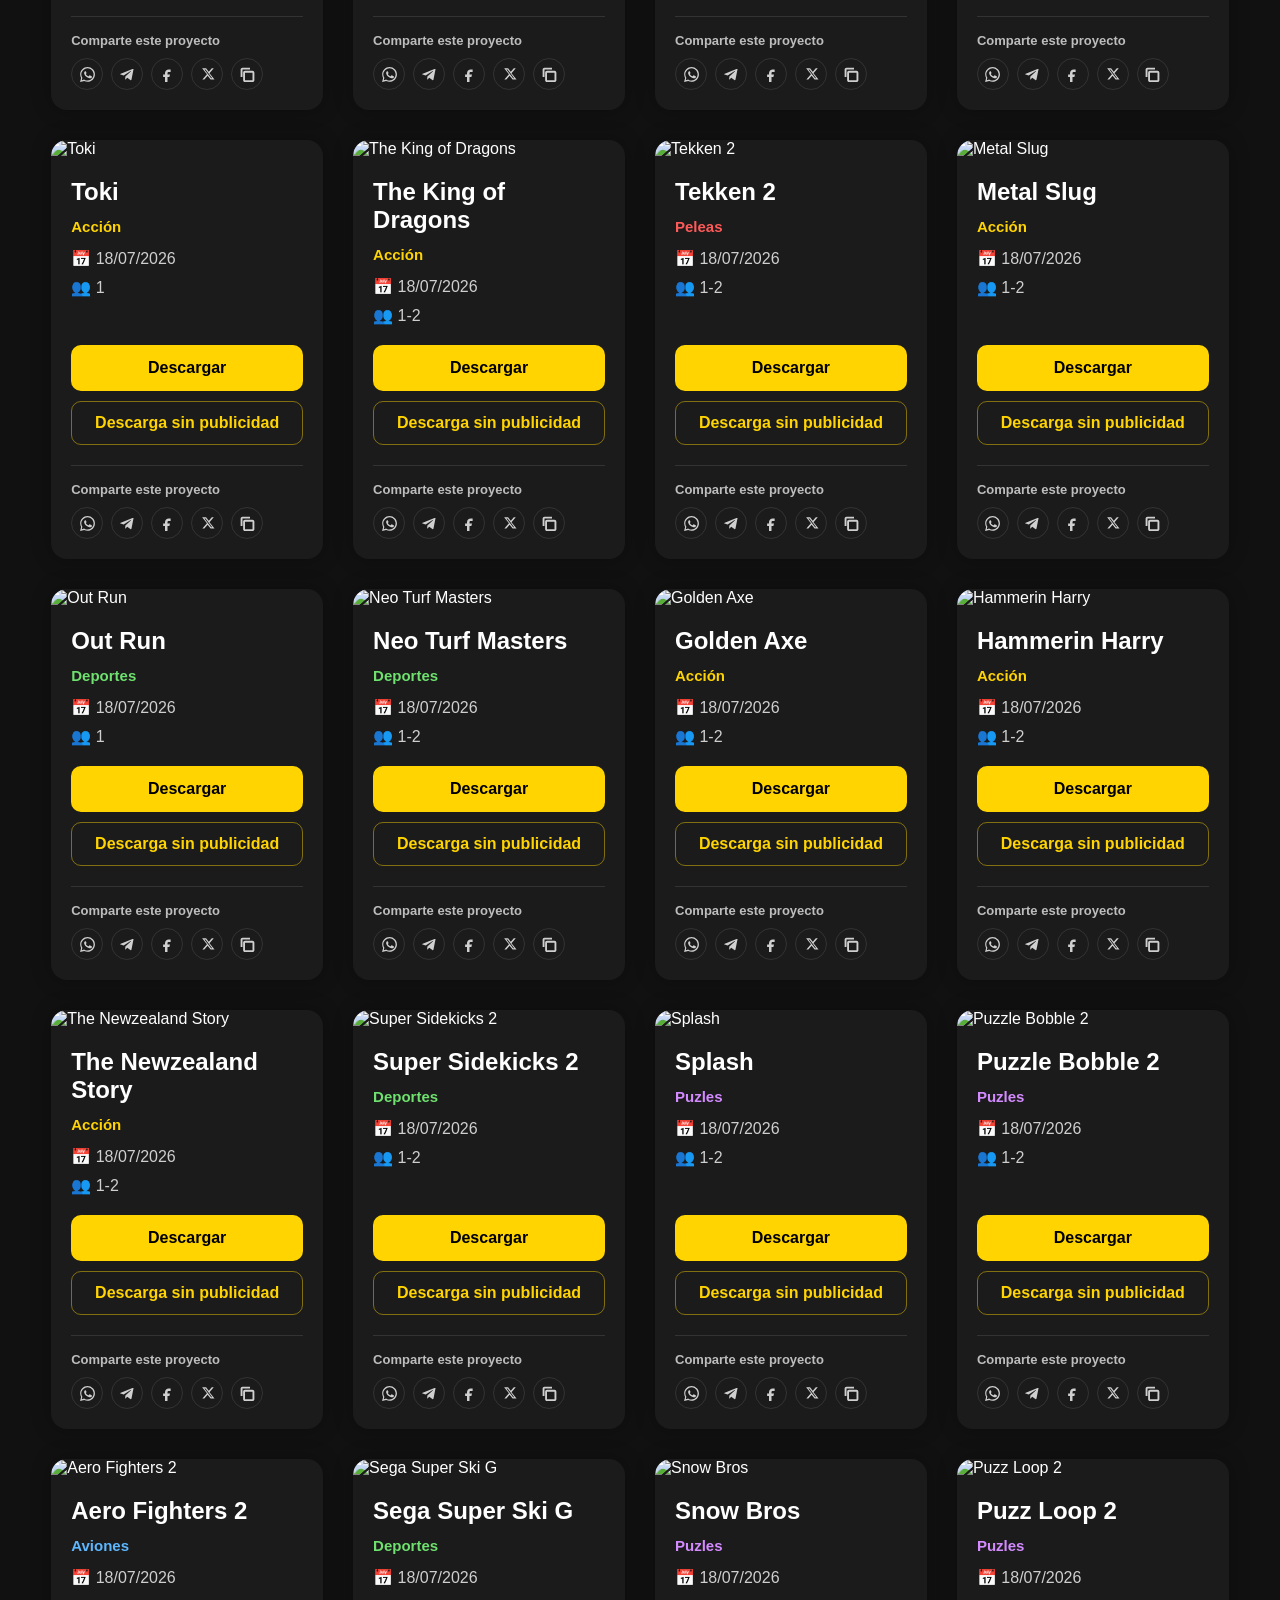
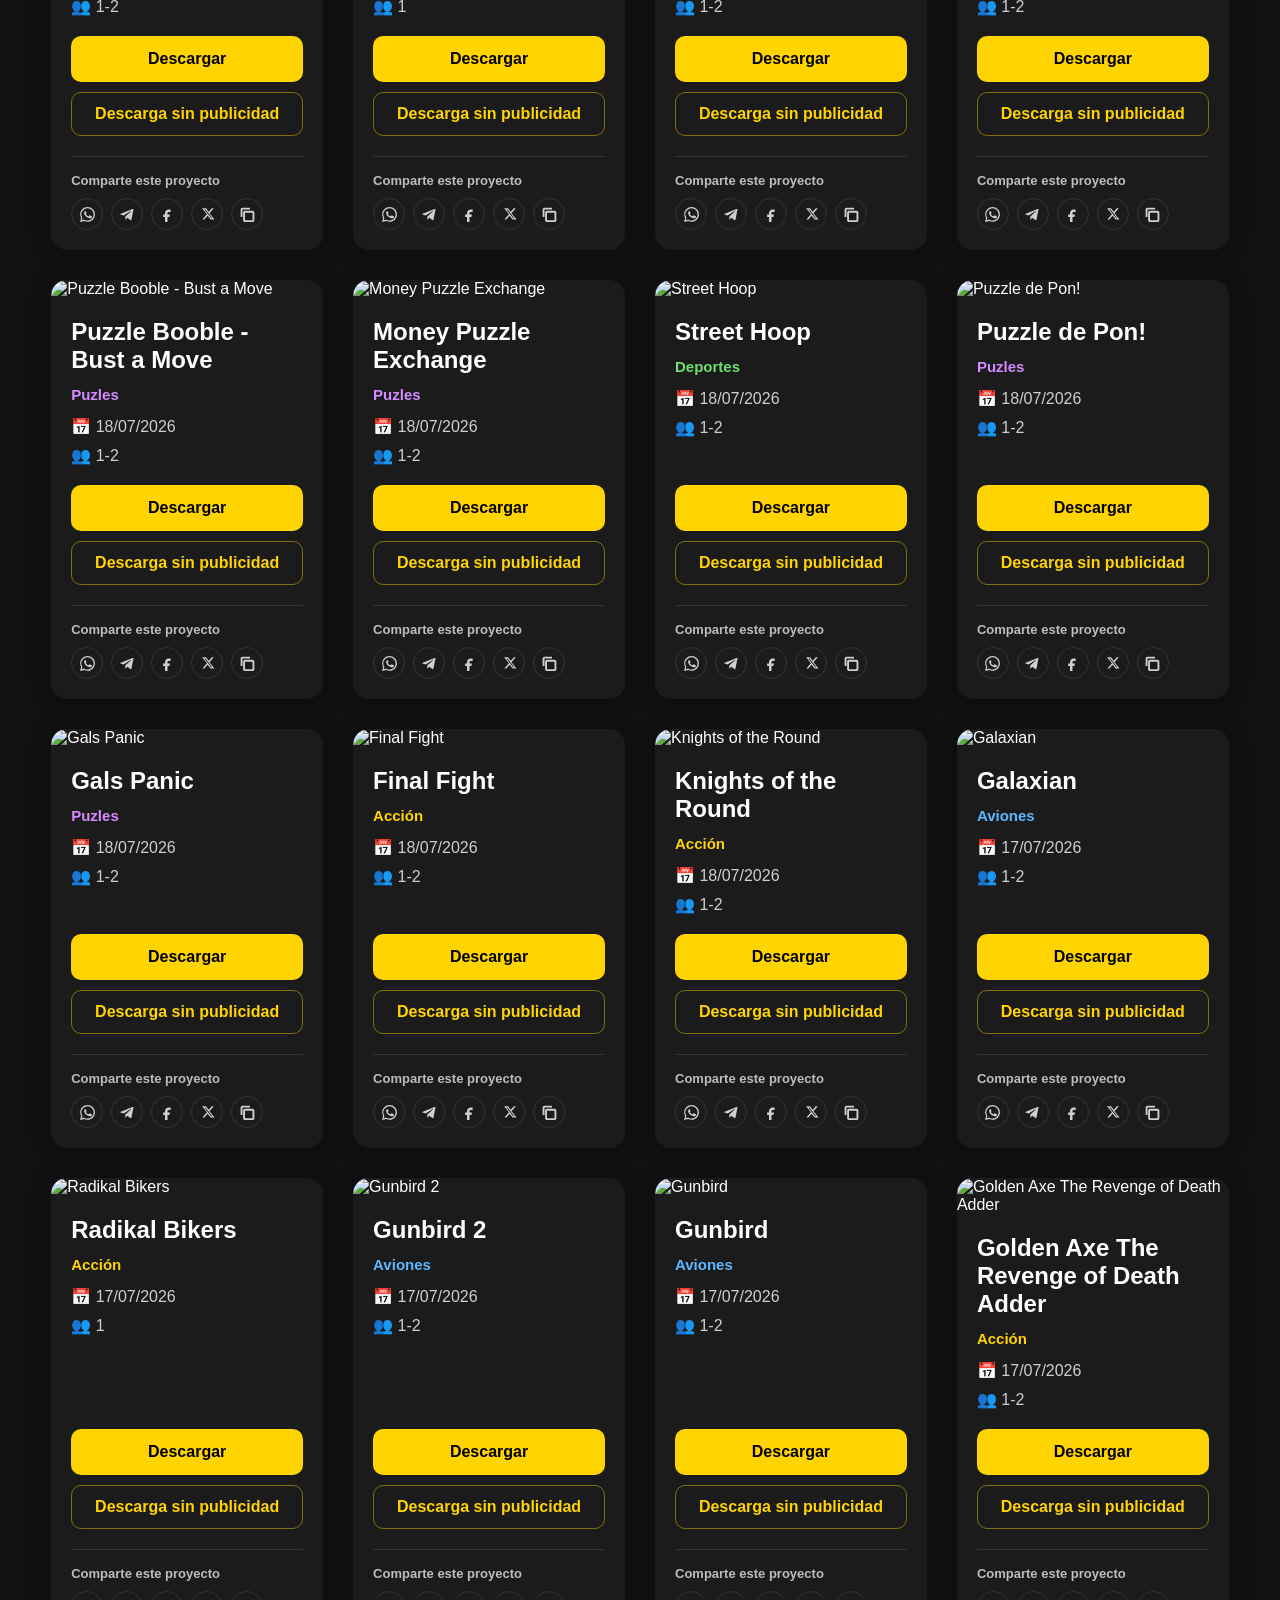
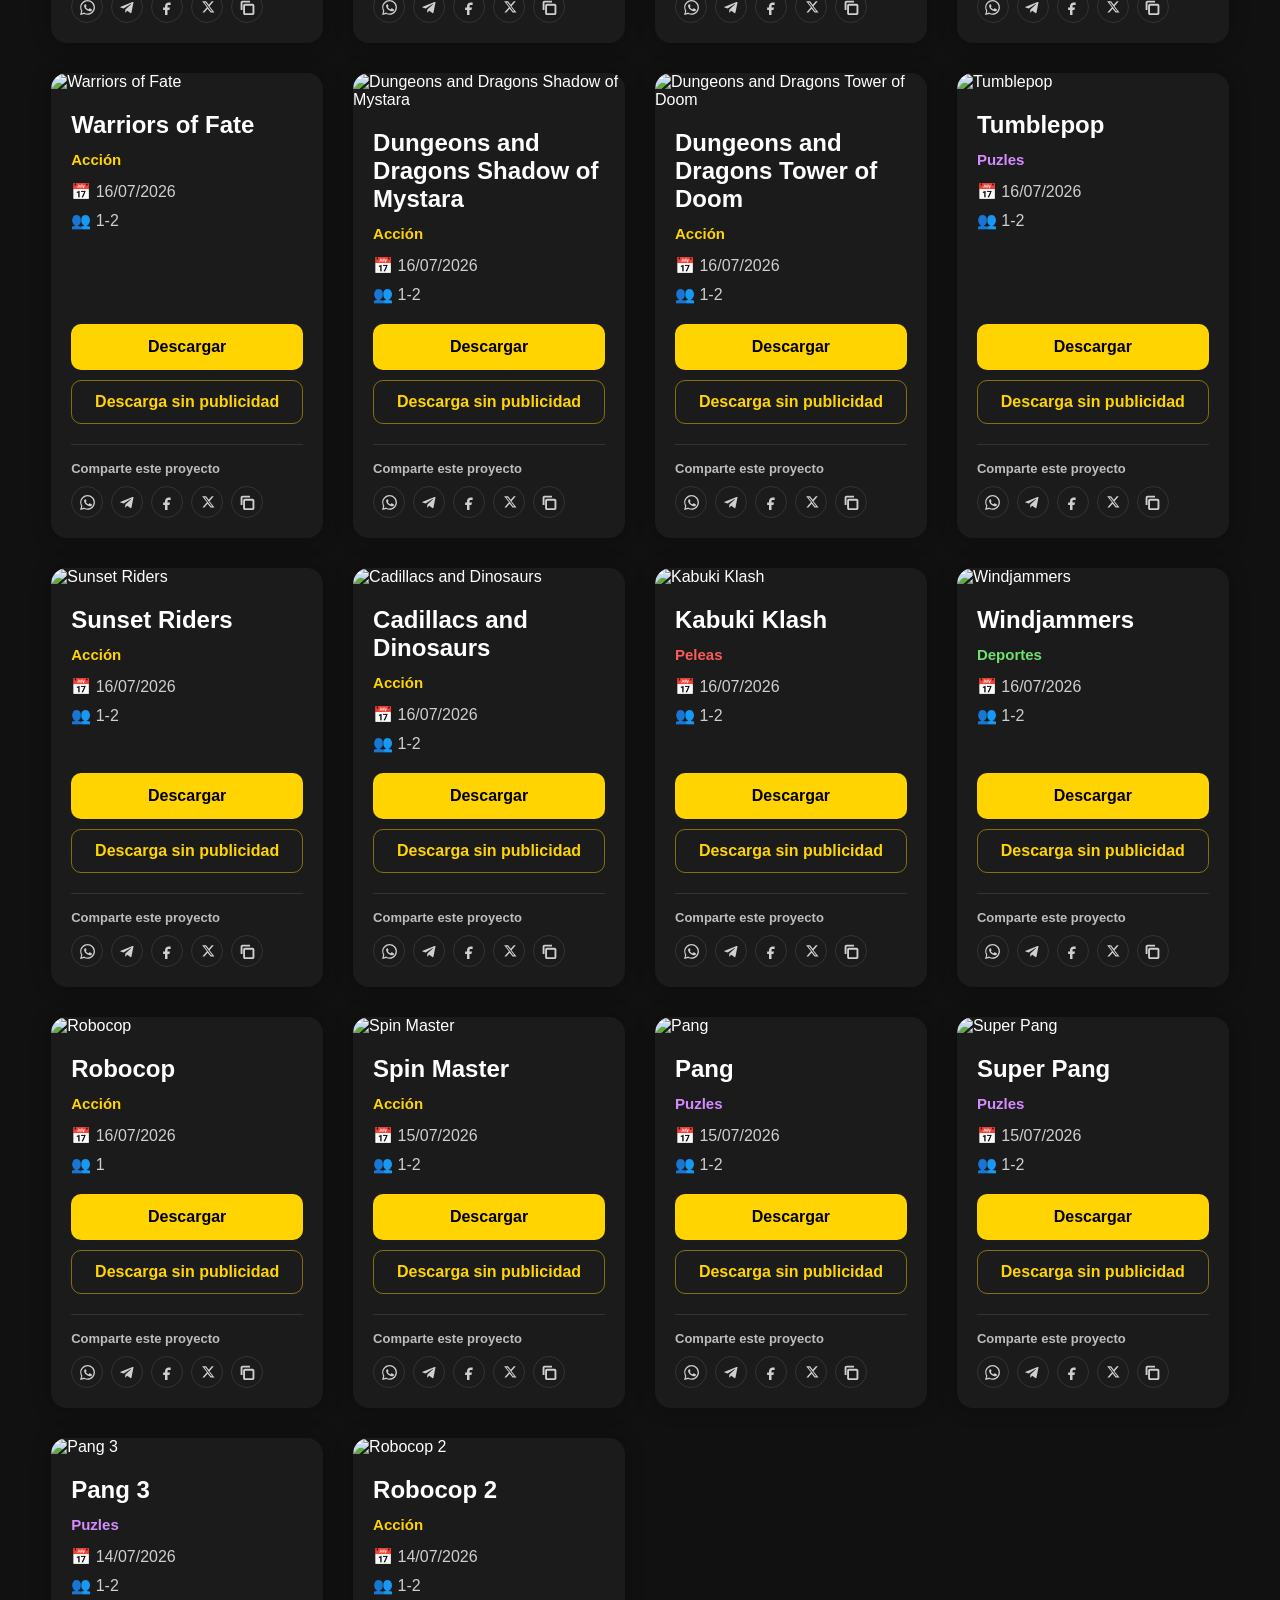
==== commit 2bd0bb97: "Update index.html" ====
--- a/index.html
+++ b/index.html
@@ -35,6 +35,8 @@
         <a href="https://forocoches.com/foro/showthread.php?p=515646024&posted=1#post515646024" target="_blank" rel="noopener">Foro</a>
         <span>·</span>
         <a data-donate-link href="#" target="_blank" rel="noopener">❤️ Dona</a>
+        <span>·</span>
+        <a href="mailto:nostalgiaarcade@outlook.es">Contacto</a>
     </nav>
 
     <section class="categorias" aria-label="Categorías">
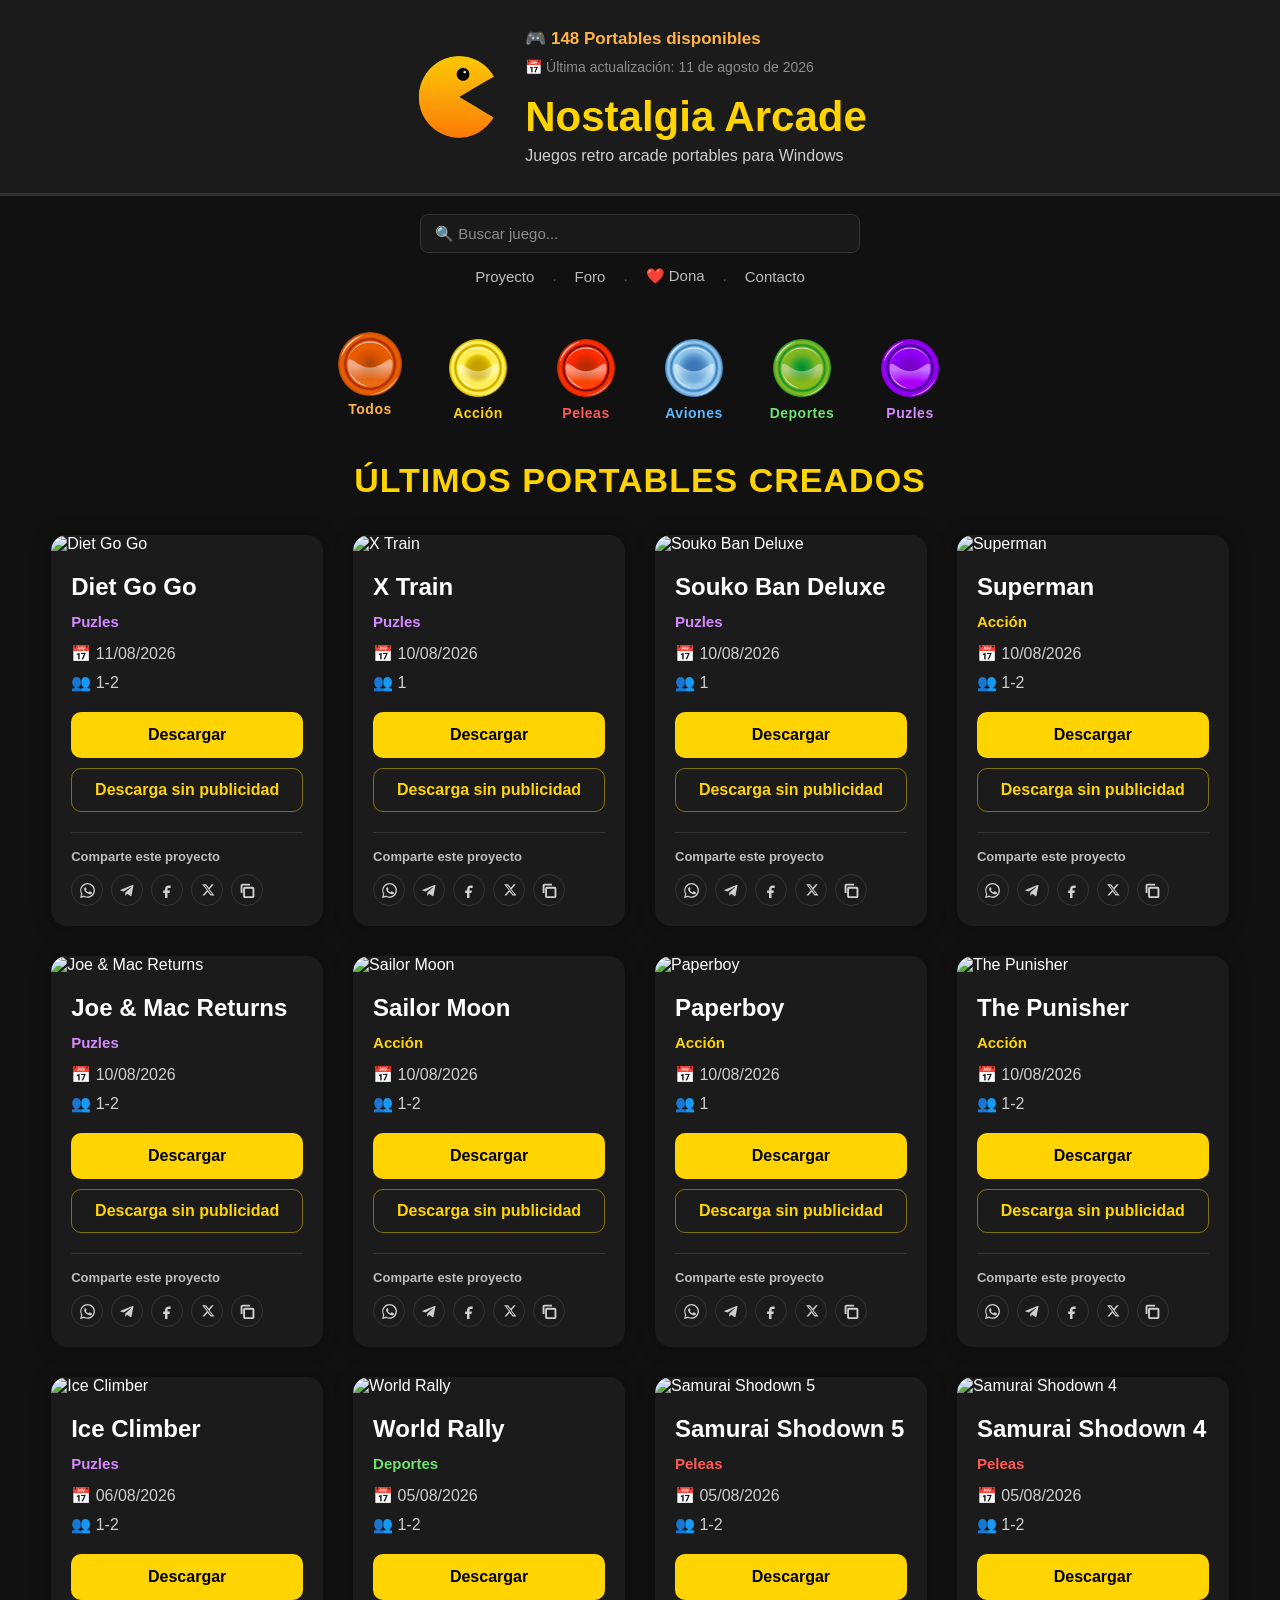
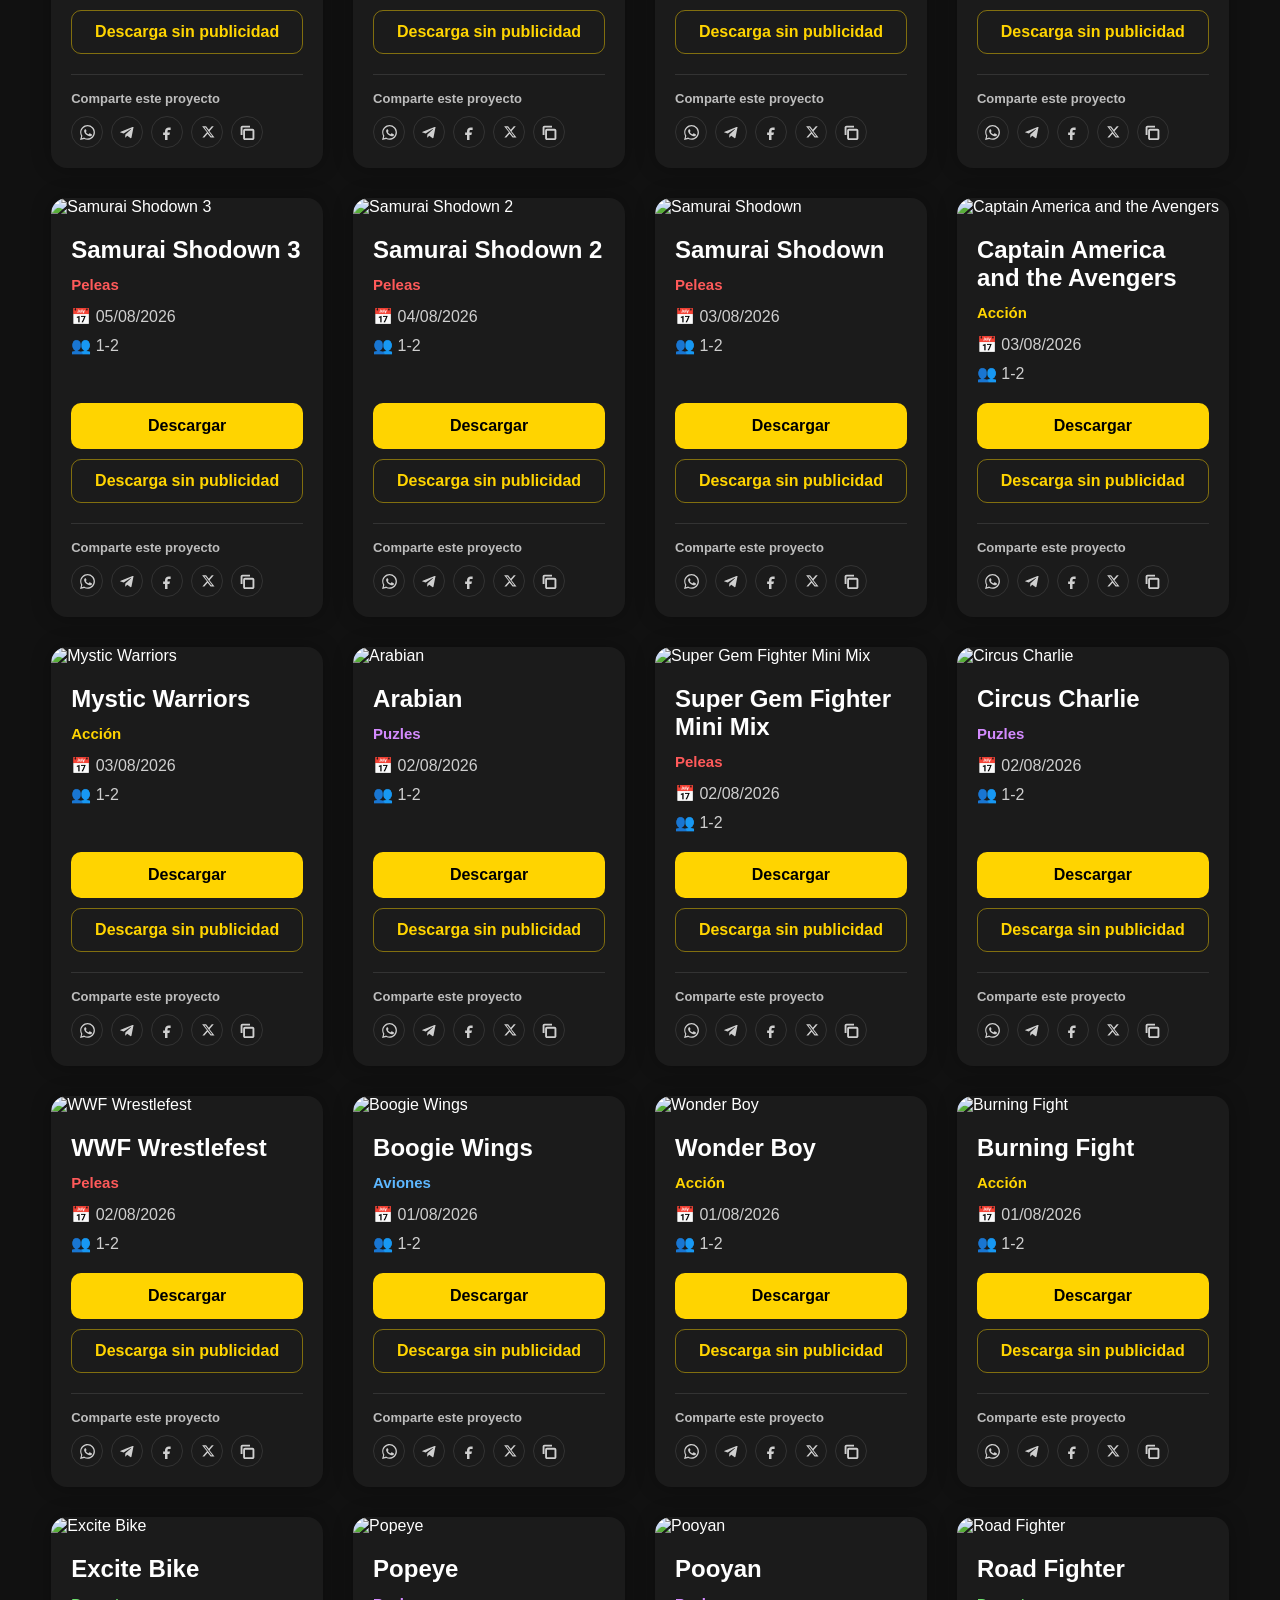
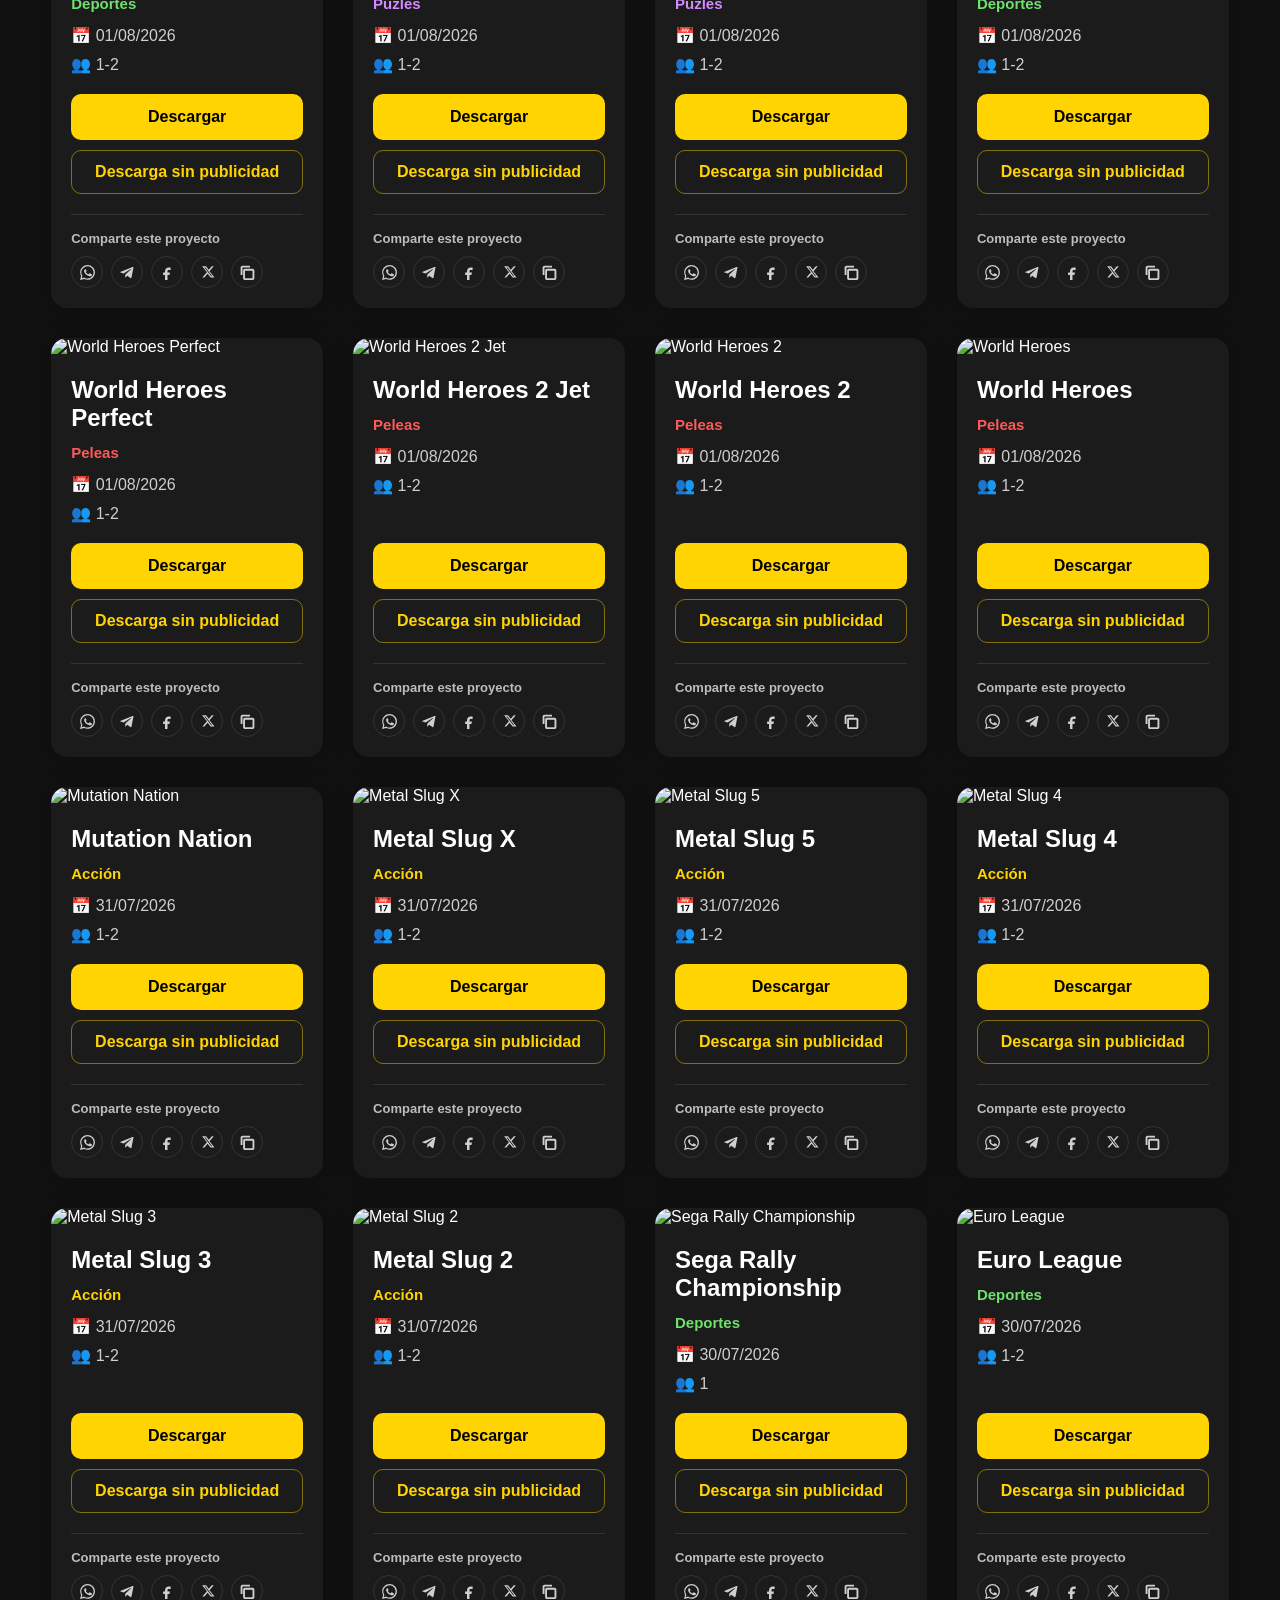
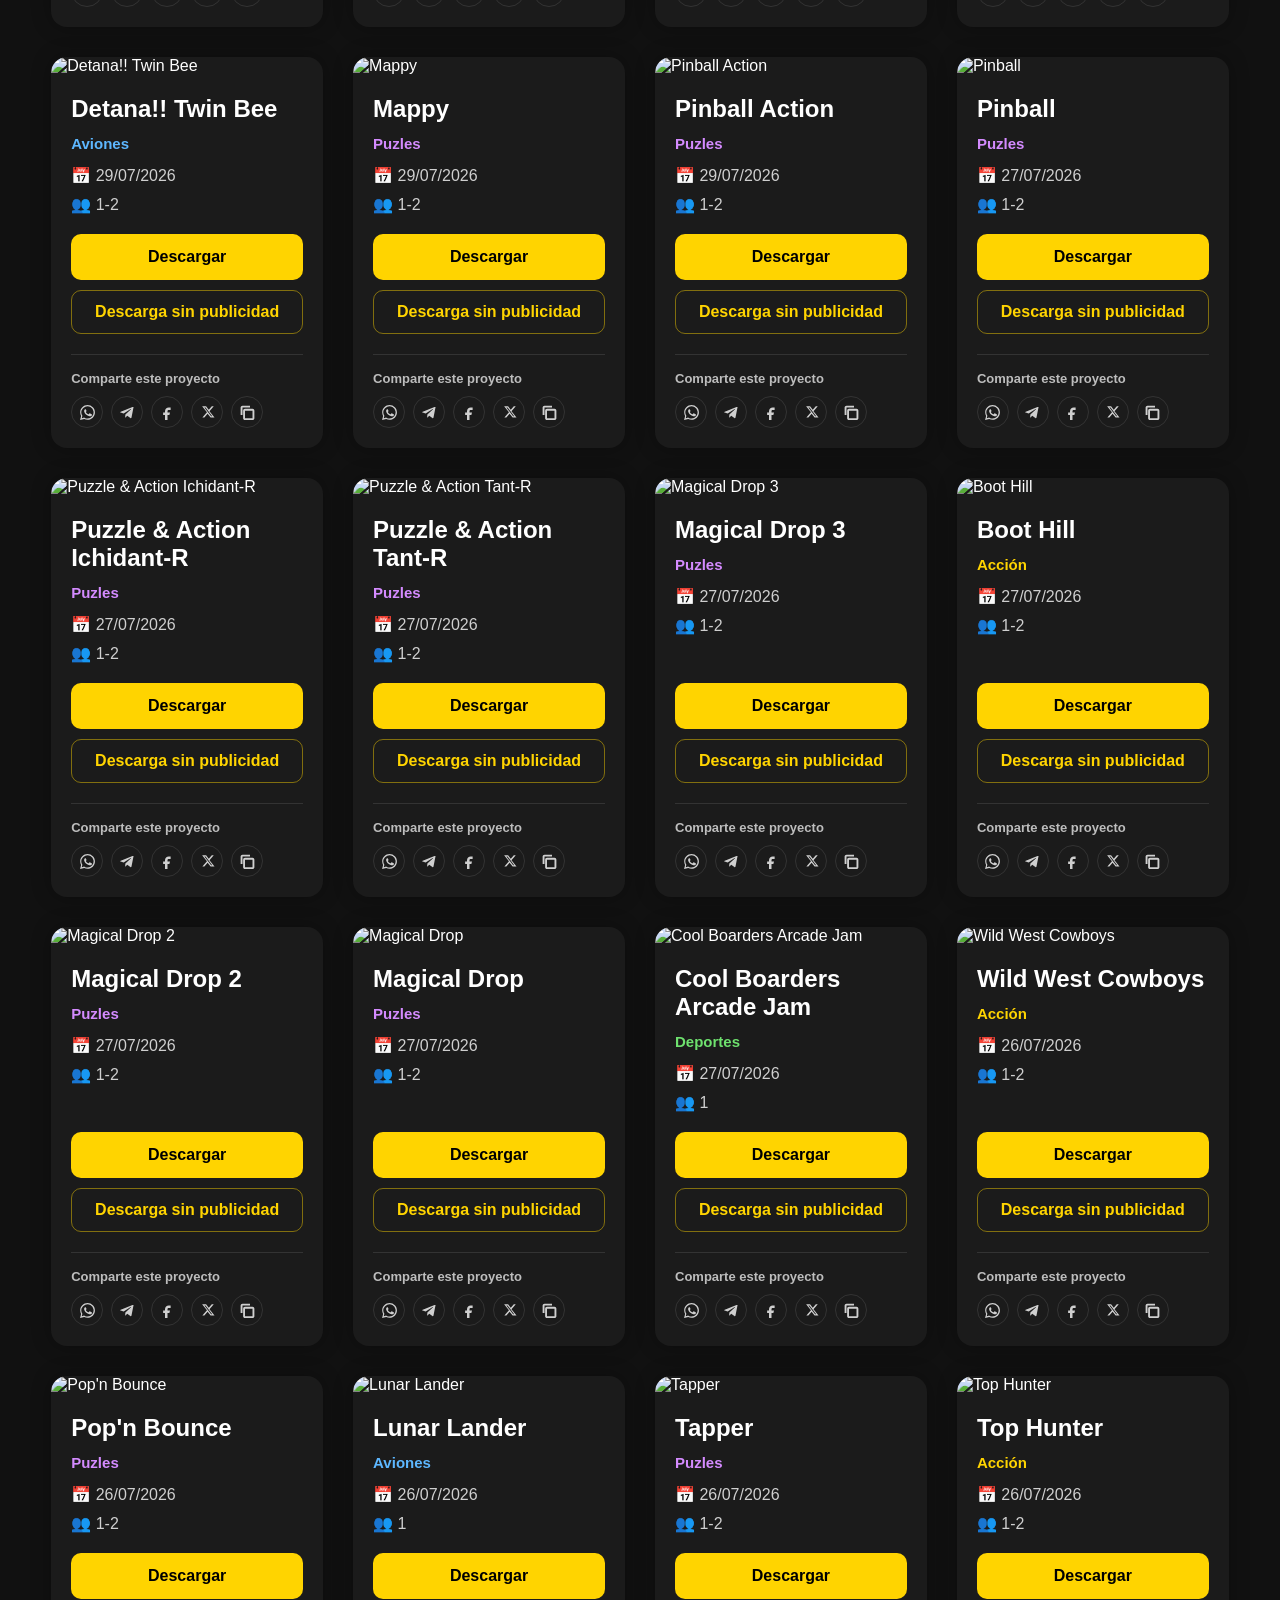
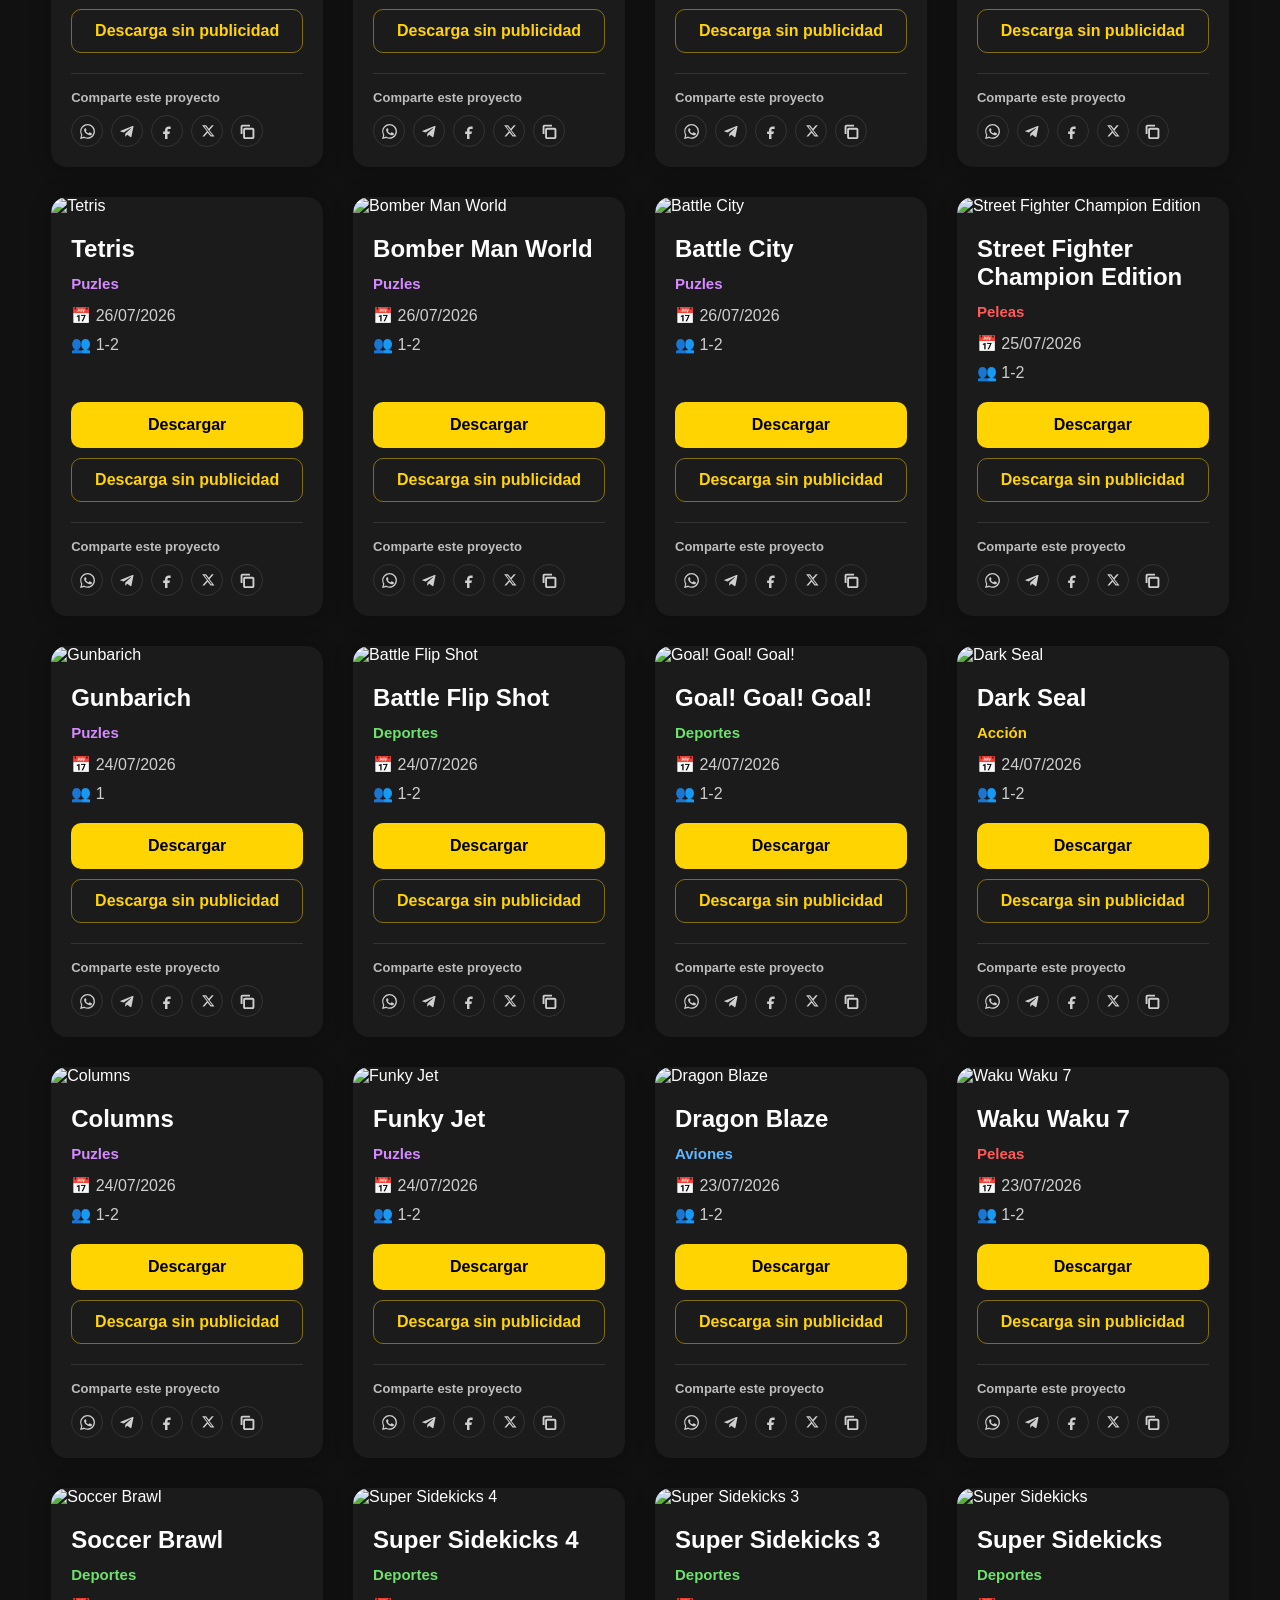
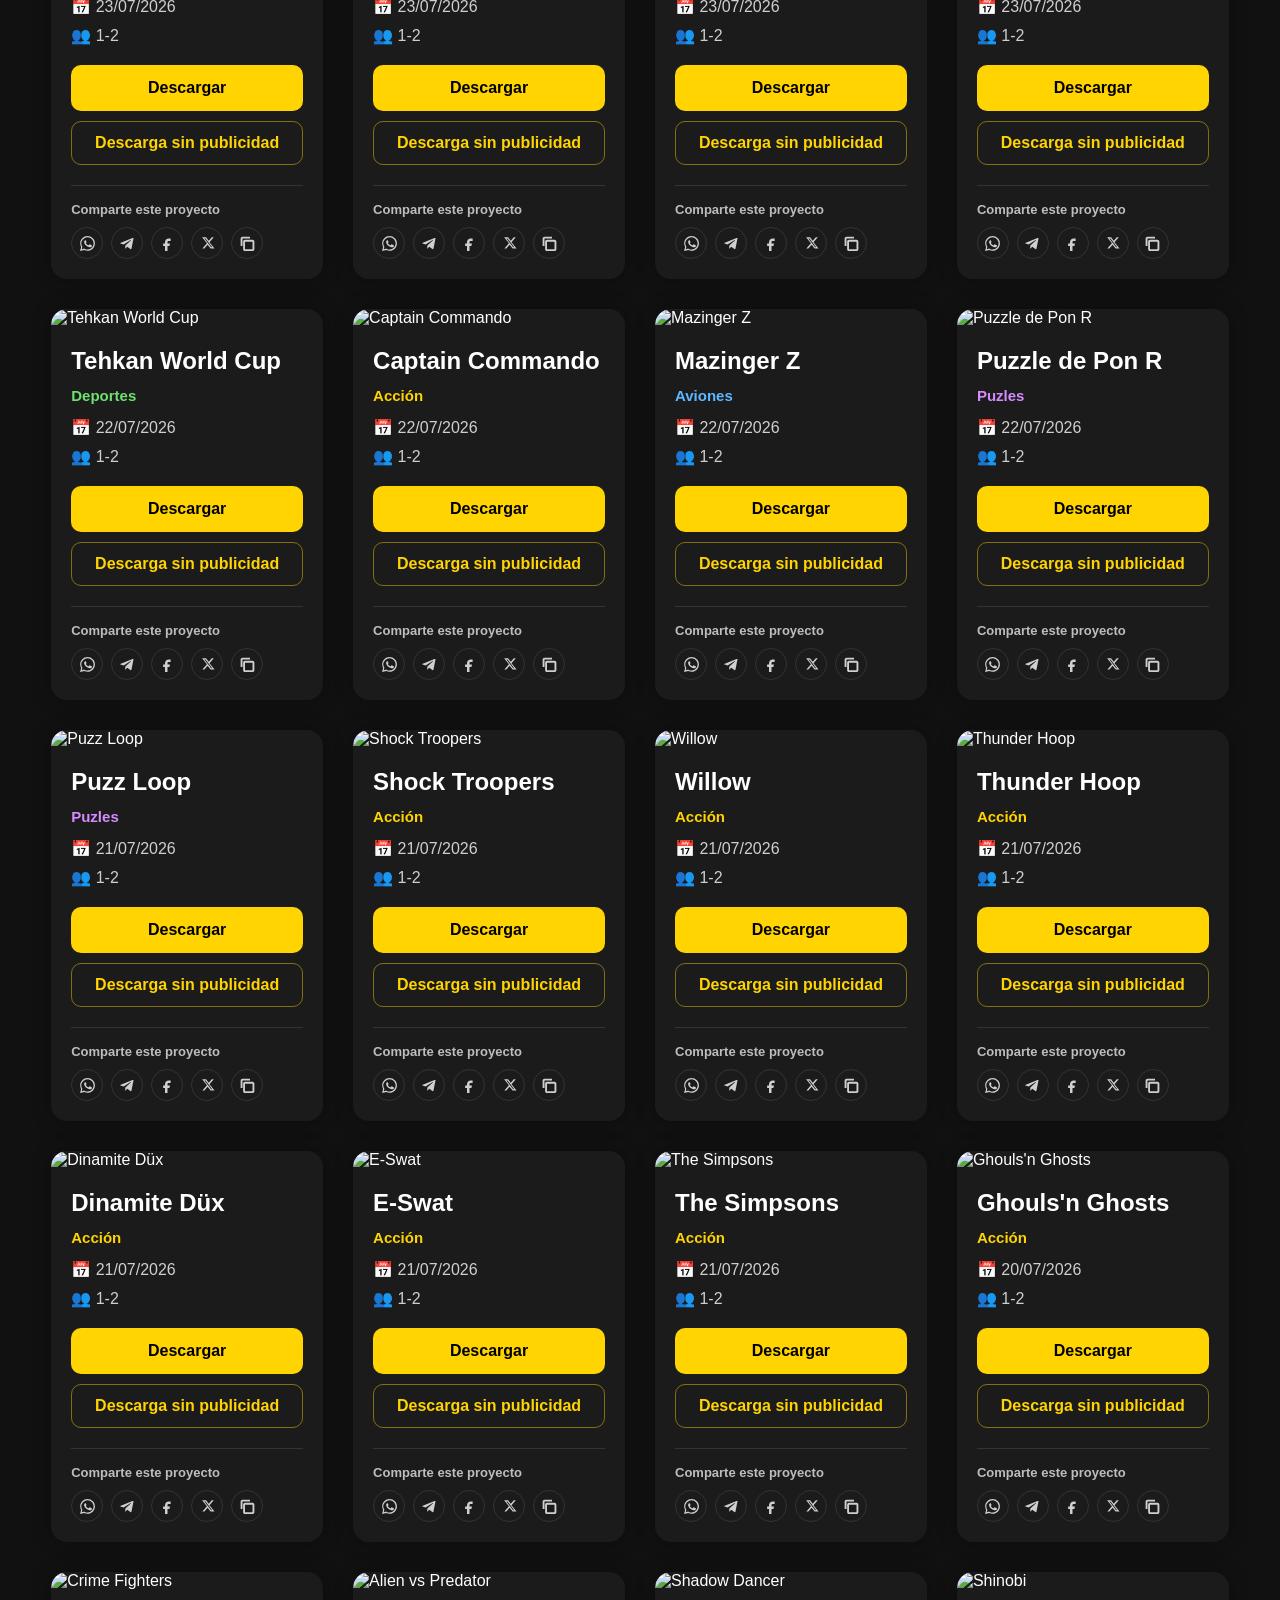
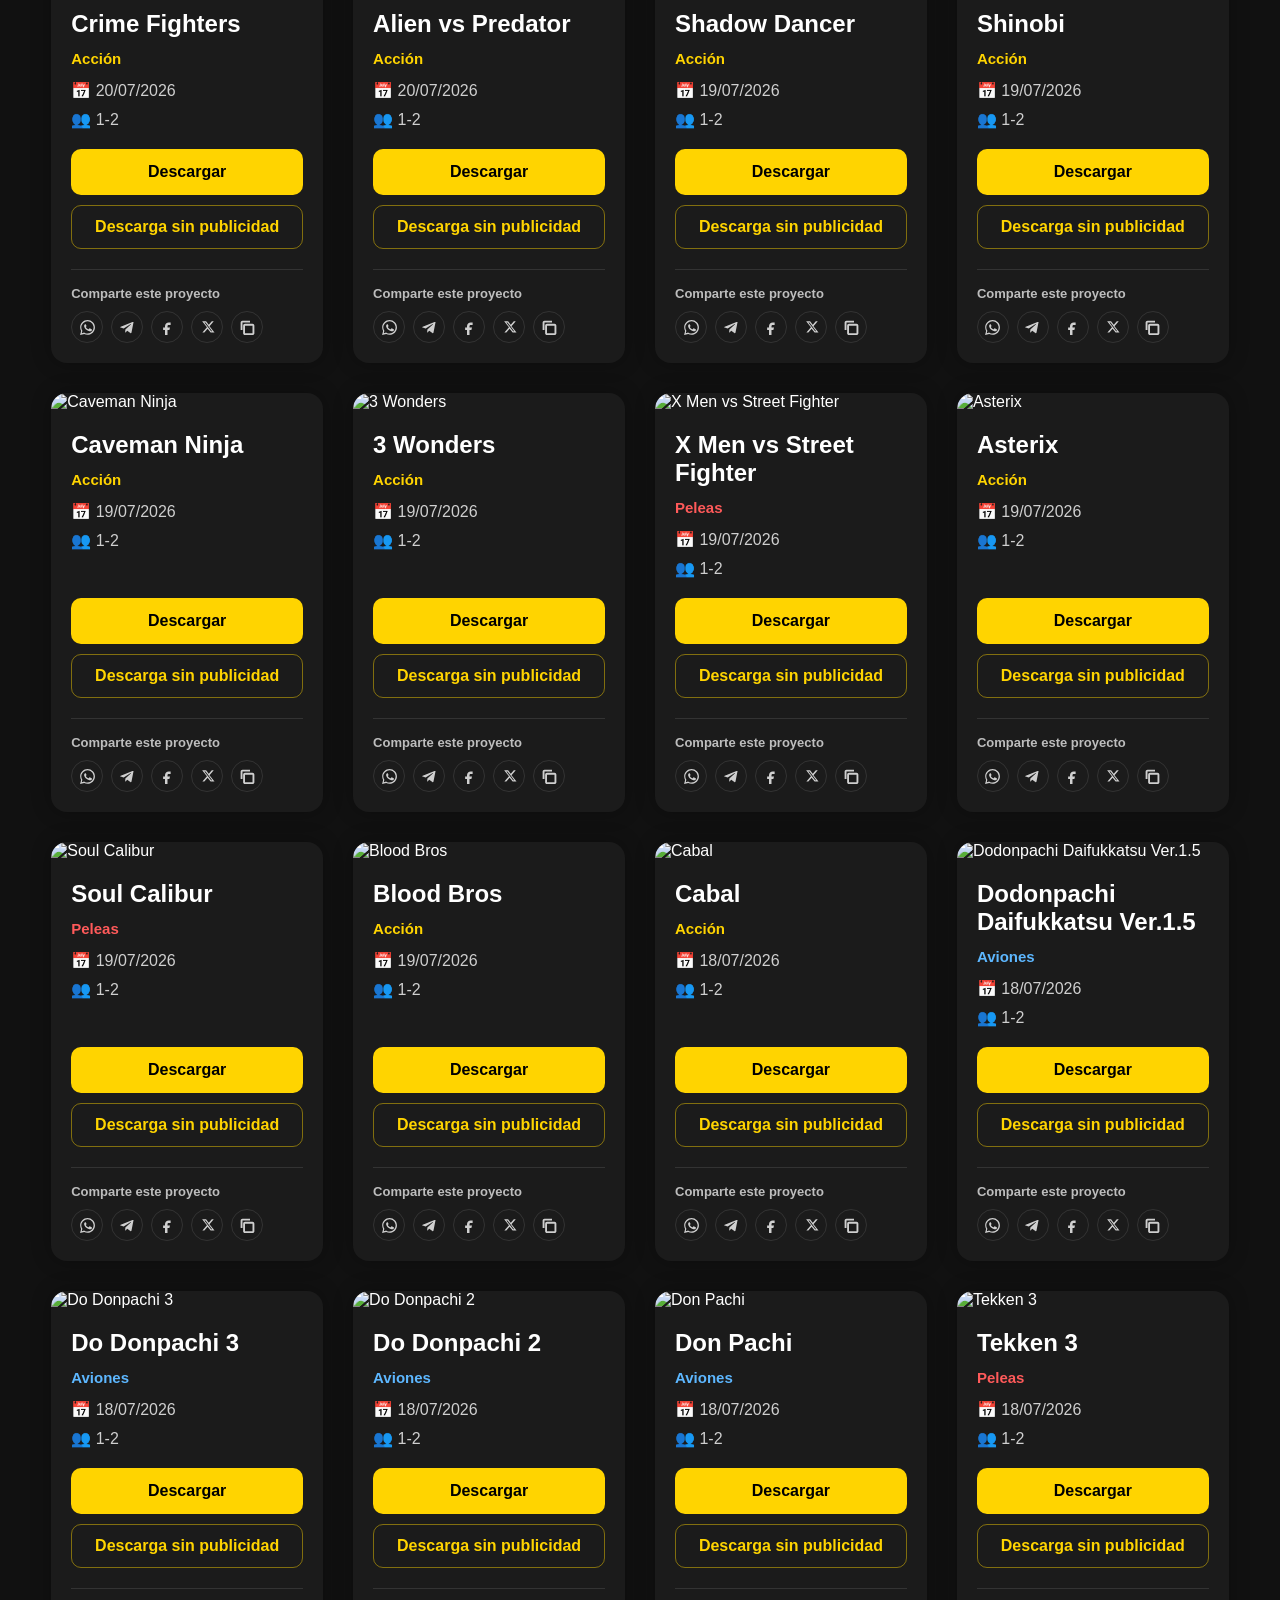
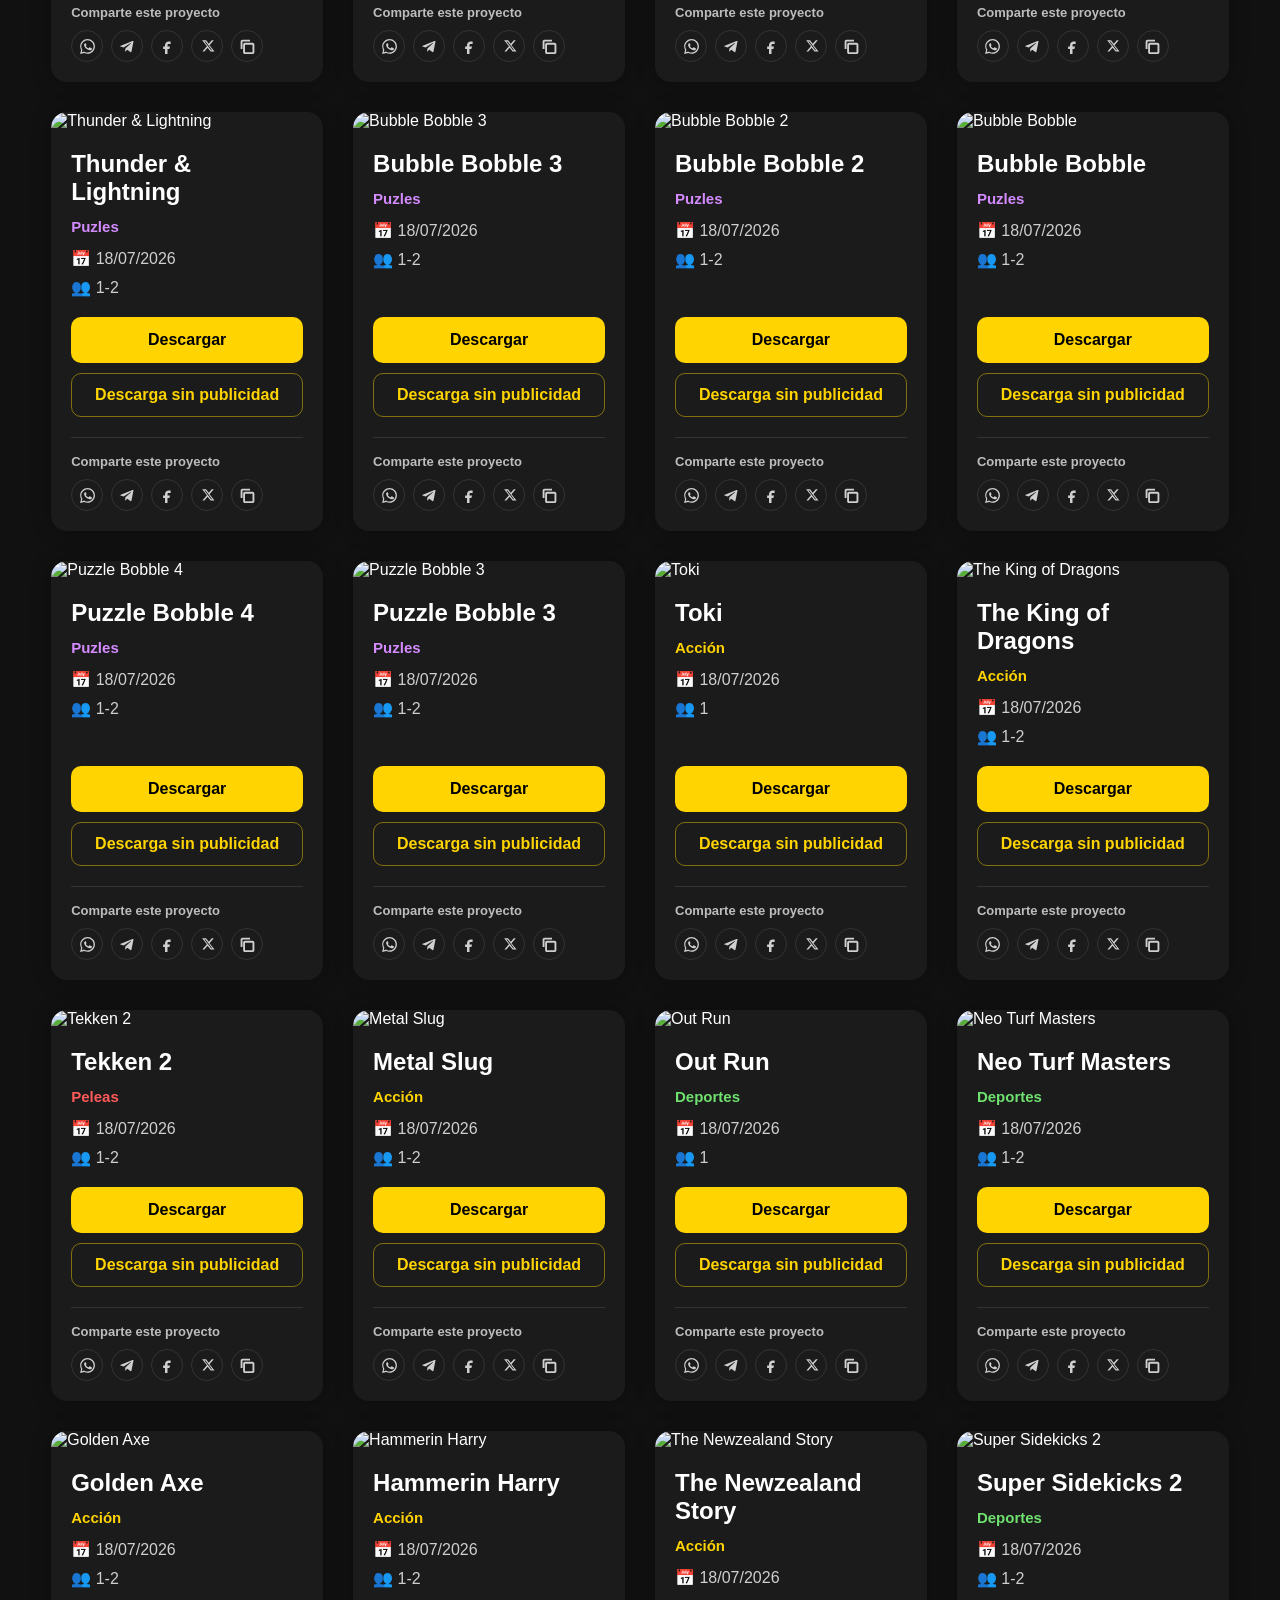
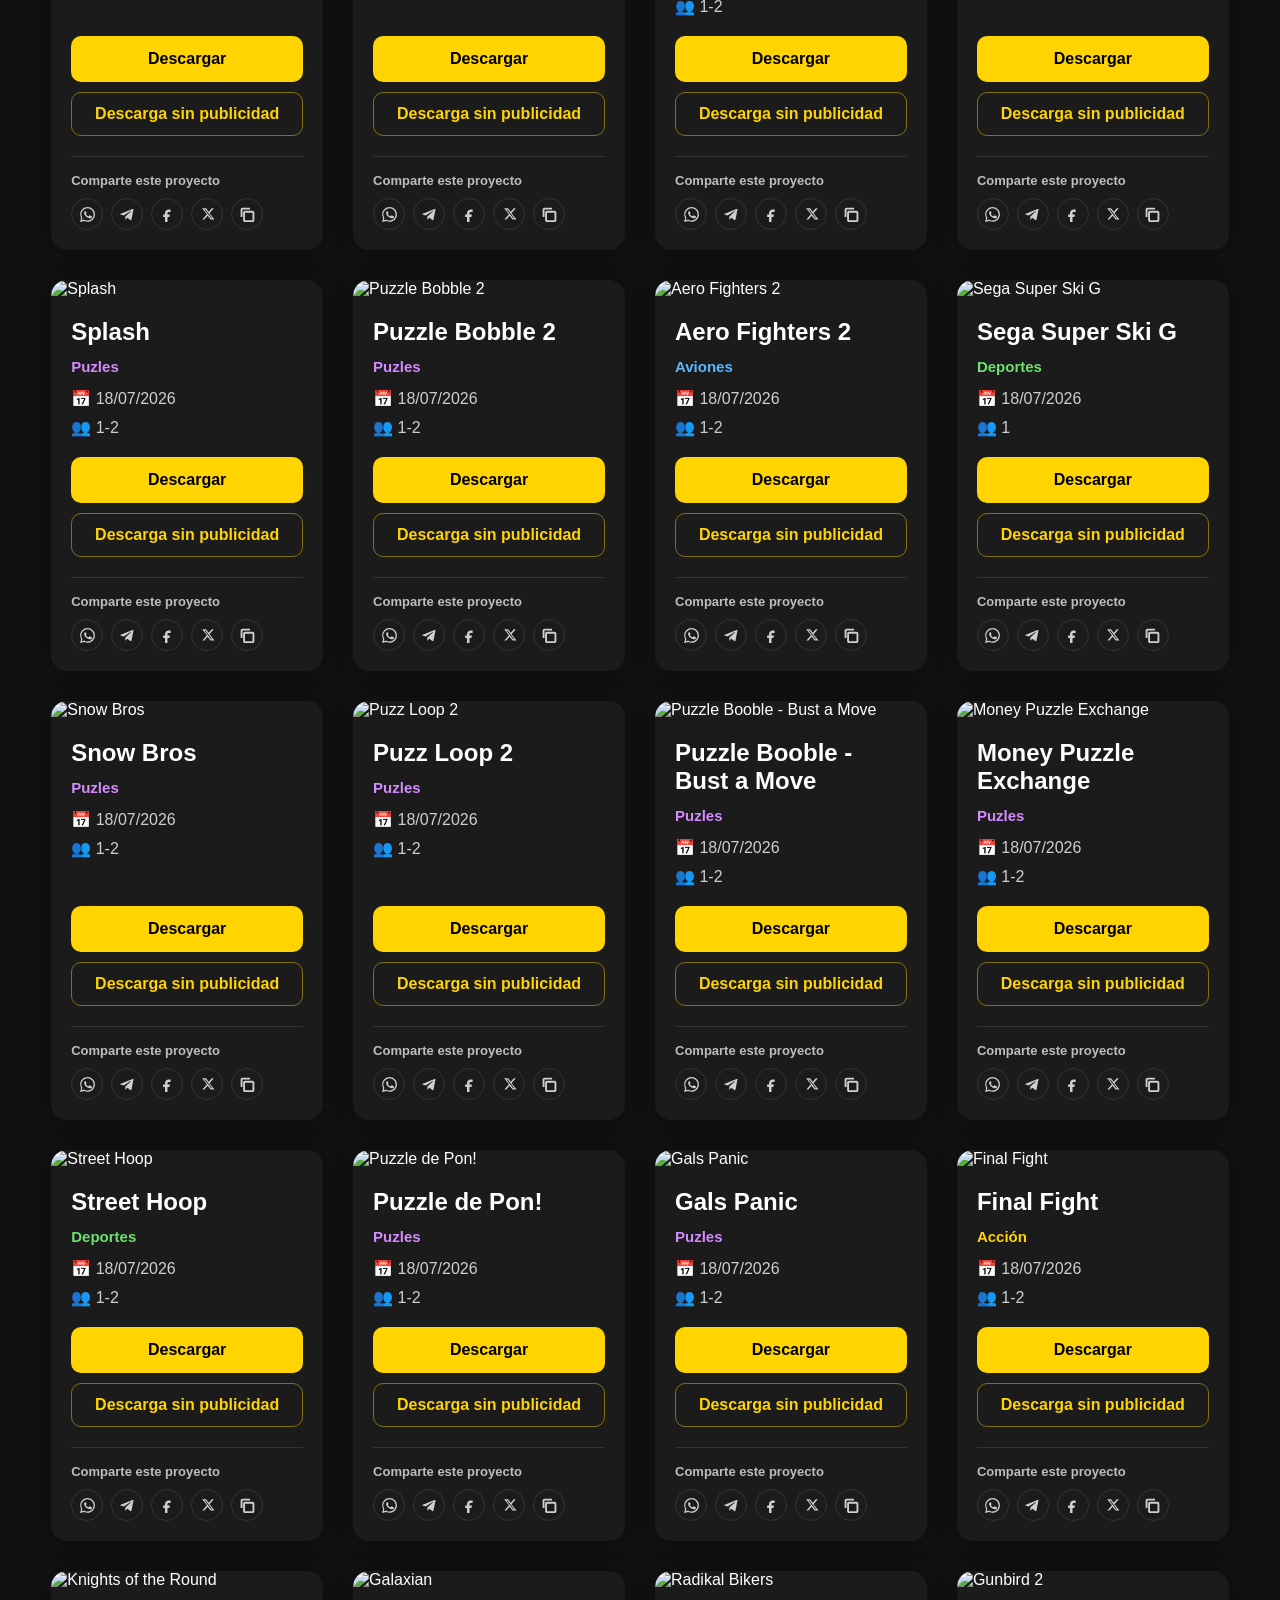
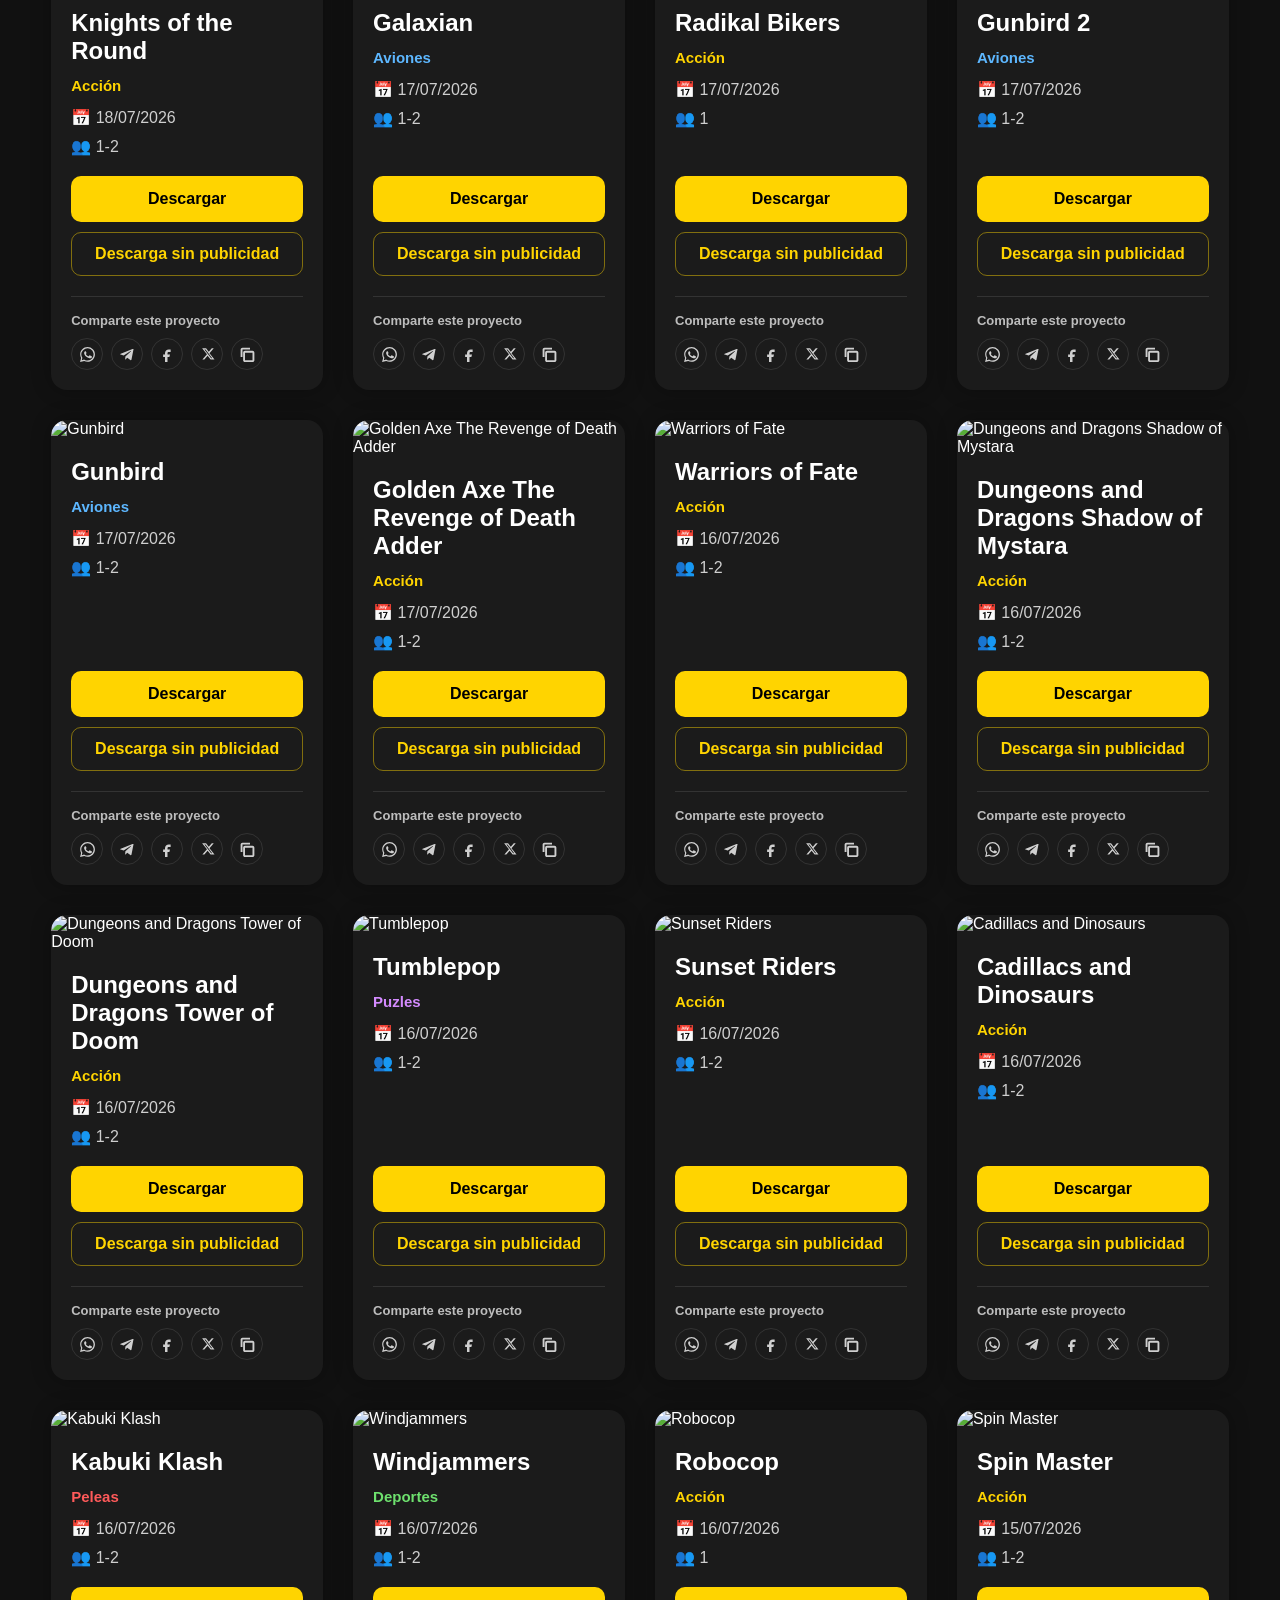
==== commit a523f983: "Update index.html" ====
--- a/index.html
+++ b/index.html
@@ -18,7 +18,7 @@
             <img src="logo/logo.png" alt="Nostalgia Arcade">
             <div class="logo-info">
                 <div id="gameCounter" class="game-counter">🎮 0 Portables disponibles</div>
-                <div class="last-update">📅 Última actualización: 10 de agosto de 2026</div>
+                <div class="last-update">📅 Última actualización: 11 de agosto de 2026</div>
                 <h1>Nostalgia Arcade</h1>
                 <p>Juegos retro arcade portables para Windows</p>
             </div>
@@ -55,7 +55,7 @@
 
     <footer>
         <div class="footer-links">
-            <a href="https://www.youtube.com/@juegosretroarcadesportables" target="_blank" rel="noopener">YouTube</a>
+            <a href="https://www.youtube.com/@nostalgiaarcadeoficial" target="_blank" rel="noopener">YouTube</a>
             <span>·</span>
             <a href="mailto:nostalgiaarcade@outlook.es">nostalgiaarcade@outlook.es</a>
         </div>
--- a/style.css
+++ b/style.css
@@ -149,6 +149,7 @@
     font-size:15px;
 
     background:#191919;
+
     transition:border-color var(--transition), box-shadow var(--transition), background var(--transition);
 
 }
@@ -230,19 +231,33 @@
 
 }
 
+/* Proyecto → azul */
+
 .top-menu a:nth-child(1):hover{
 
     color:var(--blue);
 
 }
 
+/* Foro → amarillo */
+
 .top-menu a:nth-child(3):hover{
 
     color:var(--yellow);
 
 }
 
+/* Dona → rojo */
+
 .top-menu a:nth-child(5):hover{
+
+    color:var(--red);
+
+}
+
+/* Contacto → verde */
+
+.top-menu a:nth-child(7):hover{
 
     color:var(--green);
 
@@ -496,106 +511,184 @@
 }
 
 /* Acciones de cada juego */
+
 .donate{
+
     display:block;
+
     width:100%;
+
     margin-top:10px;
+
     padding:12px;
+
     border:1px solid rgba(255,212,0,.45);
+
     border-radius:var(--radius-button);
+
     color:var(--yellow);
+
     text-align:center;
+
     text-decoration:none;
+
     font-weight:bold;
+
     transition:var(--transition);
+
 }
 
 .donate:hover{
+
     background:rgba(255,212,0,.12);
+
     border-color:var(--yellow);
+
     transform:translateY(-2px);
+
 }
 
 .share-section{
+
     margin-top:20px;
+
     padding-top:16px;
+
     border-top:1px solid var(--border);
+
 }
 
 .share-section p{
+
     margin-bottom:10px;
+
     color:var(--text-muted);
+
     font-size:13px;
+
     font-weight:bold;
+
 }
 
 .share-actions{
+
     display:flex;
+
     gap:8px;
+
 }
 
 .share-button{
+
     display:grid;
+
     width:32px;
     height:32px;
+
     place-items:center;
+
     border:1px solid var(--border);
+
     border-radius:50%;
+
     background:transparent;
+
     color:var(--text-soft);
+
     cursor:pointer;
+
     transition:var(--transition);
+
 }
 
 .share-button:hover{
+
     border-color:var(--yellow);
+
     background:var(--yellow);
+
     color:#111;
+
     transform:translateY(-2px);
+
 }
 
 .share-button svg{
+
     width:15px;
     height:15px;
+
     fill:currentColor;
+
 }
 
 .card.is-highlighted{
+
     animation:card-highlight 2.6s ease-out;
+
 }
 
 @keyframes card-highlight{
-    0%, 65% { box-shadow:0 0 0 3px var(--yellow), 0 0 32px rgba(255,212,0,.52); }
-    100% { box-shadow:0 0 20px rgba(0,0,0,.30); }
+
+    0%, 65% {
+        box-shadow:0 0 0 3px var(--yellow), 0 0 32px rgba(255,212,0,.52);
+    }
+
+    100% {
+        box-shadow:0 0 20px rgba(0,0,0,.30);
+    }
+
 }
 
 .empty-message{
+
     grid-column:1 / -1;
+
     color:var(--text-empty);
+
     font-size:22px;
+
     text-align:center;
+
 }
 
 .toast{
+
     position:fixed;
+
     right:20px;
     bottom:20px;
+
     z-index:10;
+
     padding:12px 16px;
+
     border:1px solid rgba(255,212,0,.45);
+
     border-radius:10px;
+
     background:#222;
+
     color:white;
+
     box-shadow:0 10px 30px rgba(0,0,0,.35);
+
     opacity:0;
+
     pointer-events:none;
+
     transform:translateY(10px);
+
     transition:opacity .2s ease, transform .2s ease;
+
 }
 
 .toast.is-visible{
+
     opacity:1;
+
     transform:translateY(0);
+
 }
 
 /* ==========================================================
@@ -621,6 +714,7 @@
 .footer-links{
 
     display:flex;
+
     justify-content:center;
     align-items:center;
 
@@ -745,13 +839,15 @@
         padding:12px;
 
     }
-   /* =====================================================
+
+/* =====================================================
    PÁGINA EL PROYECTO
 ===================================================== */
 
 .project-page{
 
     max-width:900px;
+
     margin:0 auto 80px;
 
 }
@@ -773,6 +869,7 @@
 .hero-text{
 
     font-size:28px;
+
     font-weight:bold;
 
     color:var(--yellow);
@@ -981,21 +1078,36 @@
 
 }
 
+}
+
 .footer-donate{
+
     margin:18px auto 25px;
+
     max-width:700px;
+
     color:#bdbdbd;
+
     line-height:1.8;
+
     font-size:15px;
+
 }
 
 .footer-donate a{
+
     color:#ffd400;
+
     text-decoration:none;
+
     font-weight:bold;
+
     transition:.25s;
+
 }
 
 .footer-donate a:hover{
+
     color:white;
-}
+
+}
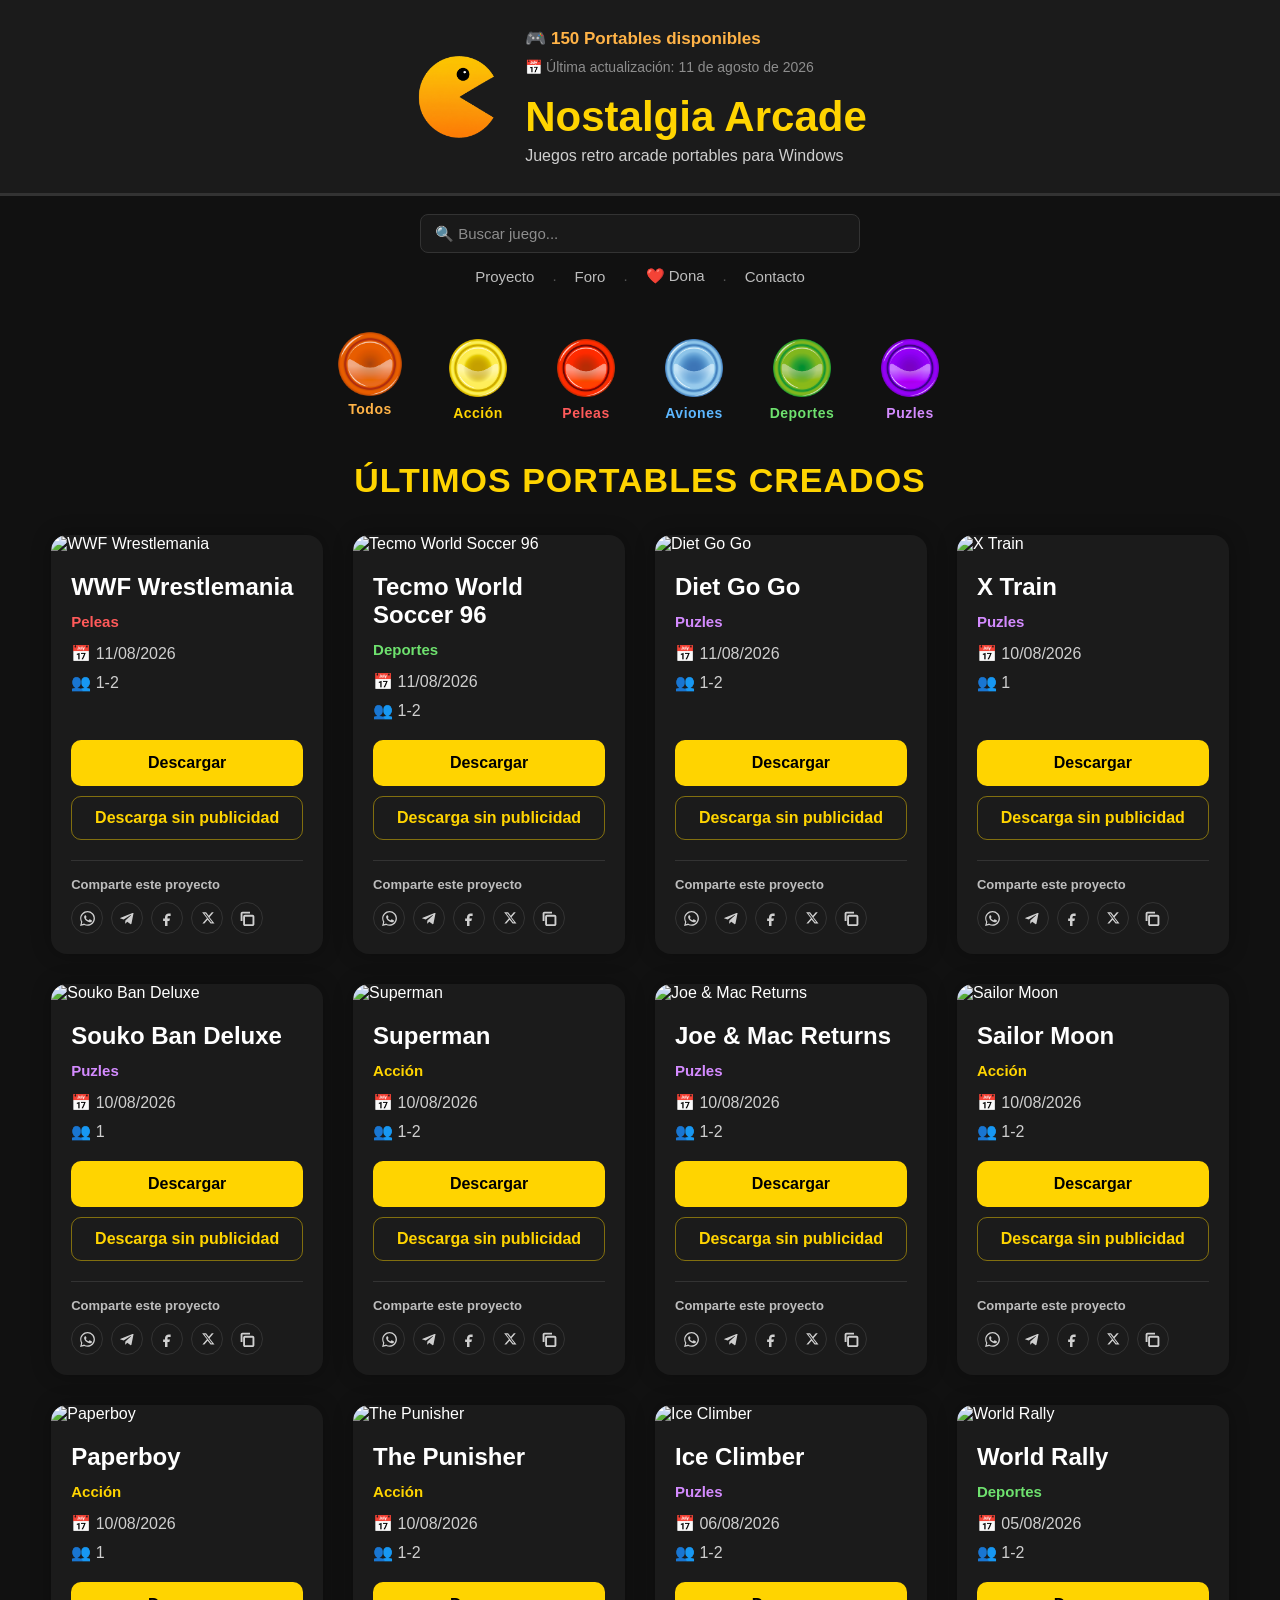
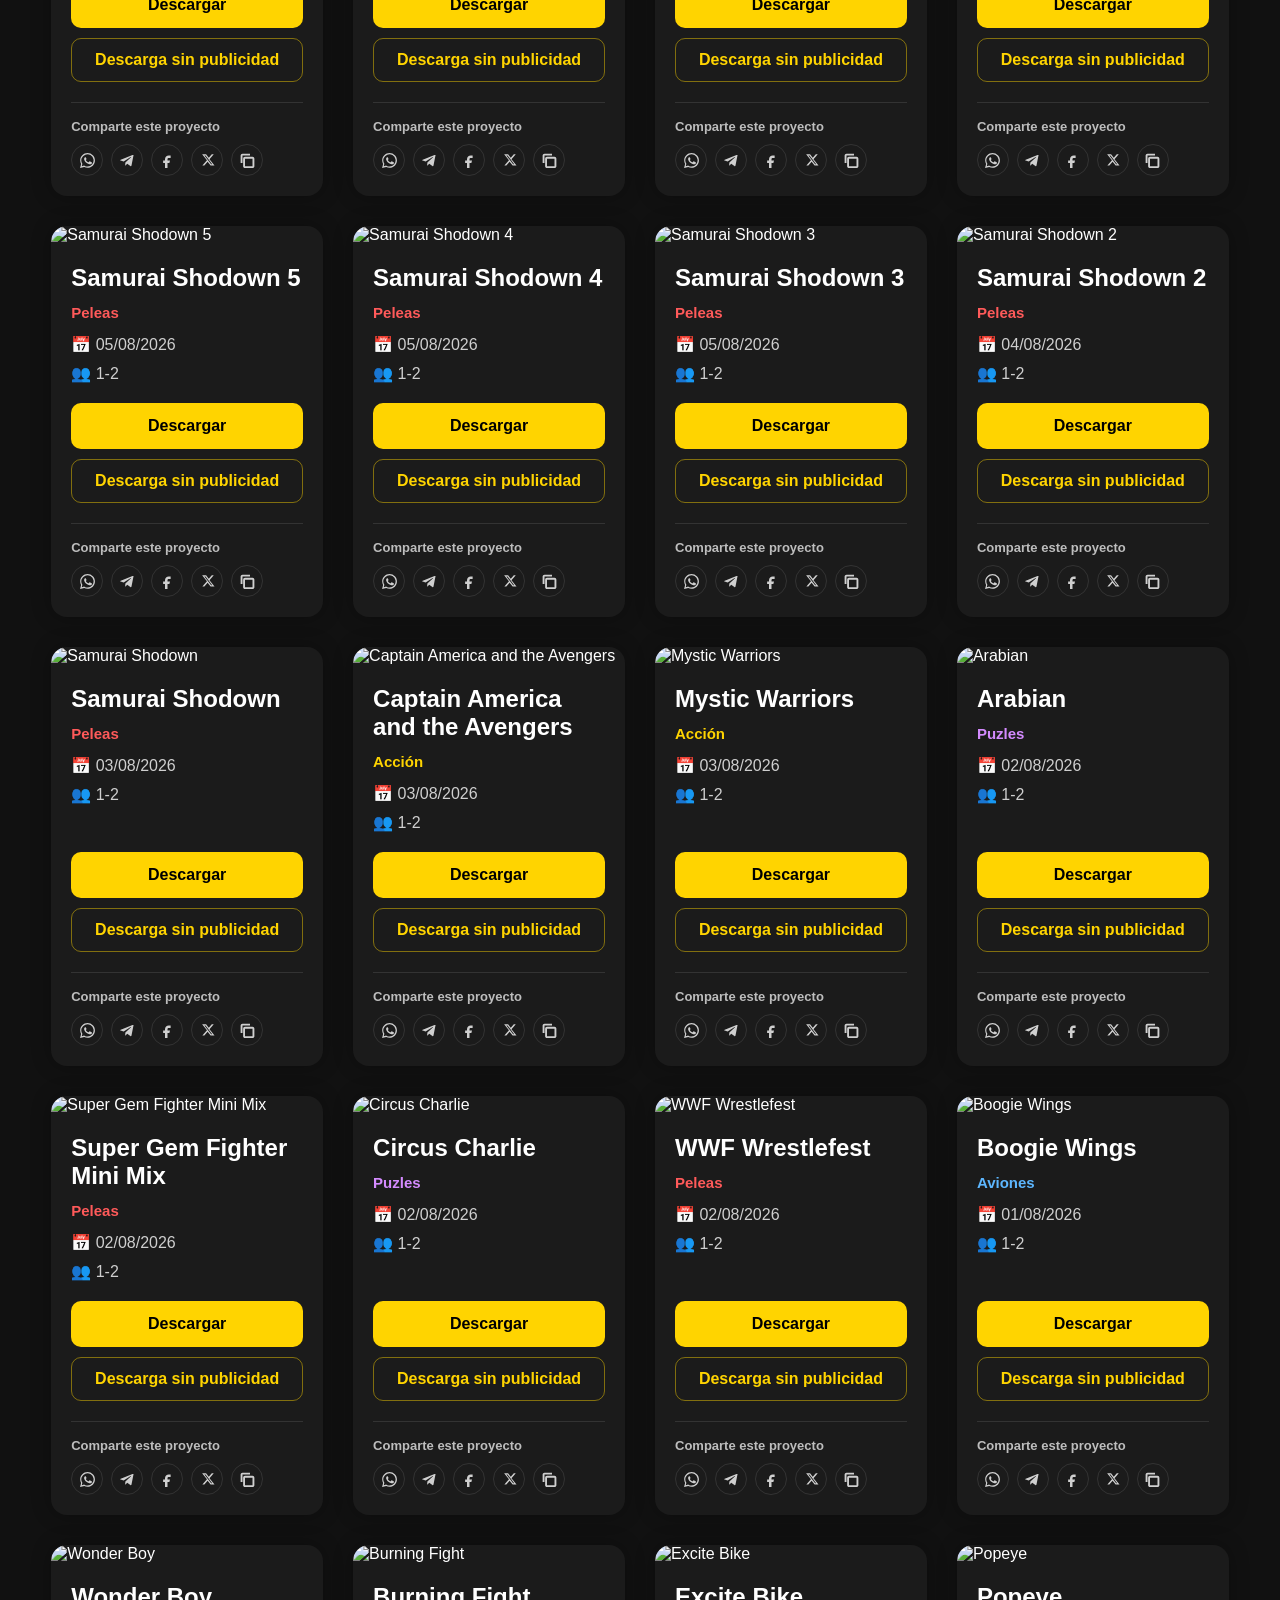
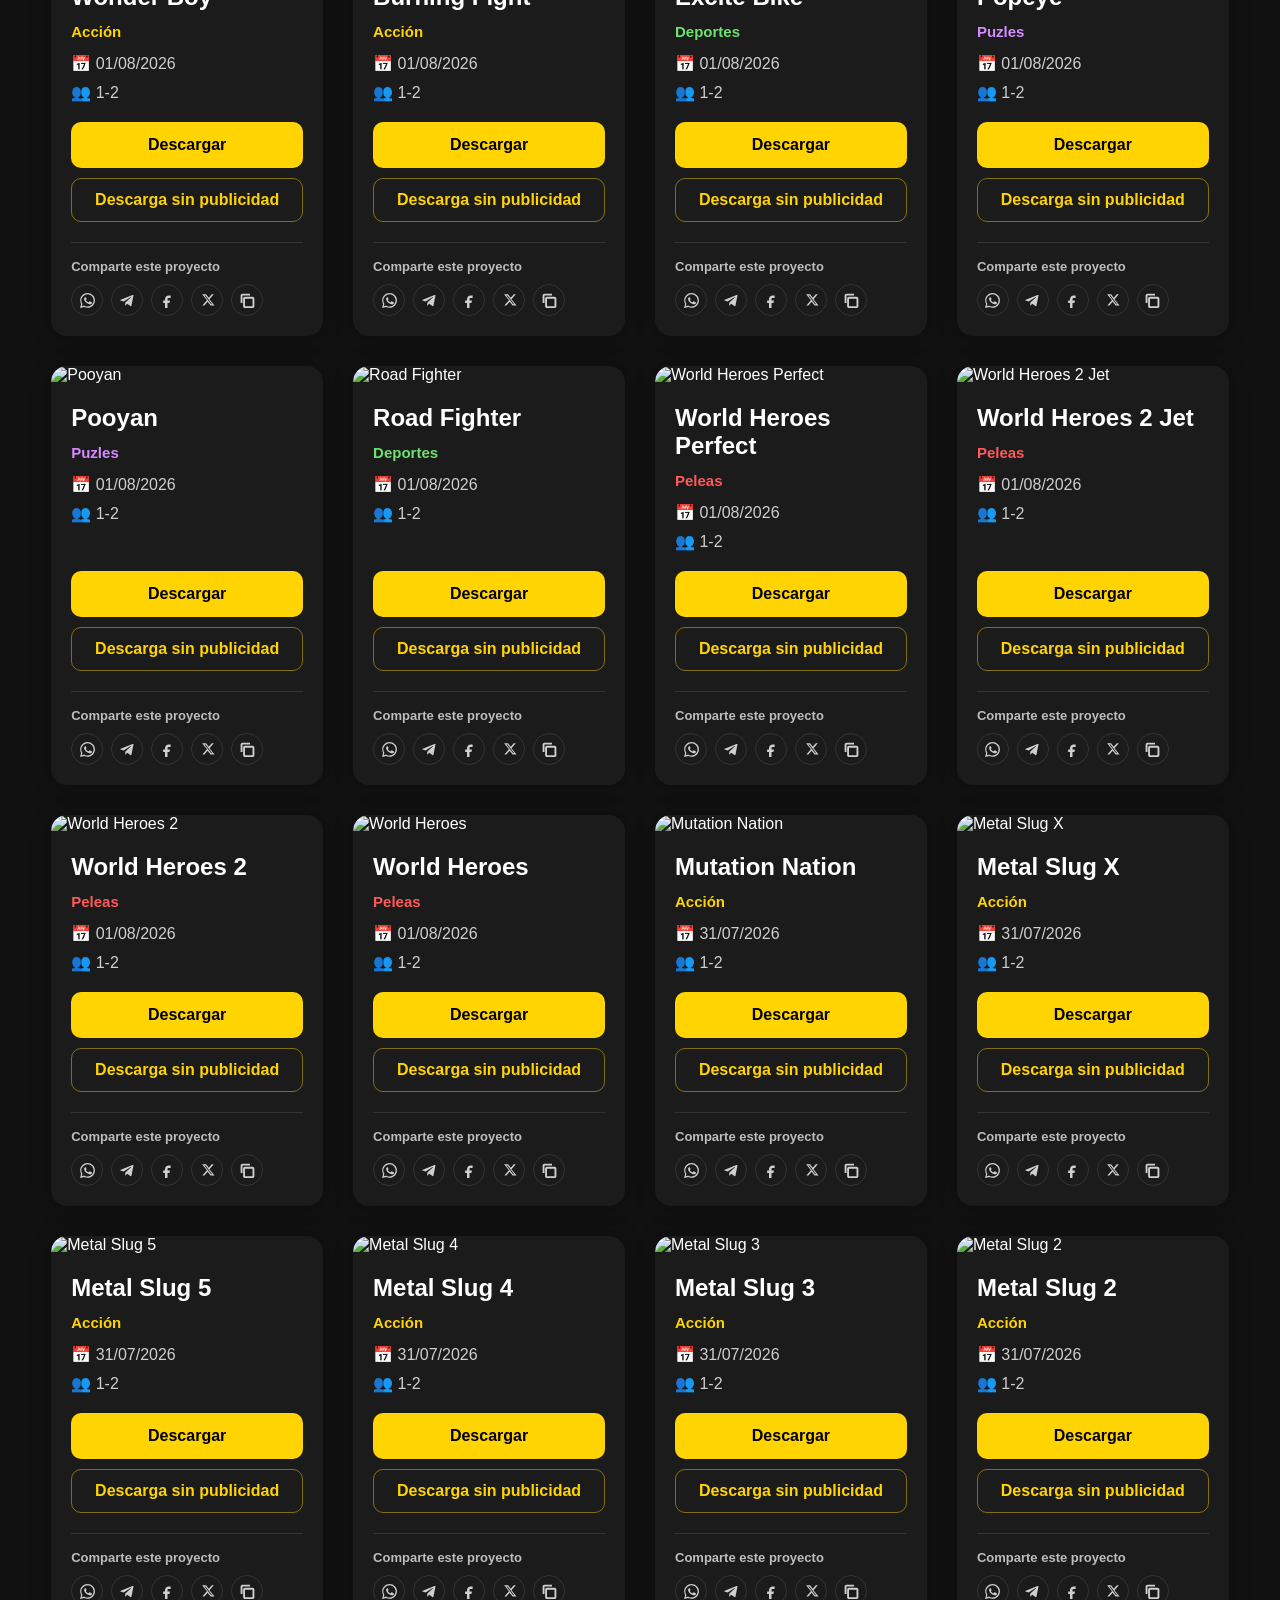
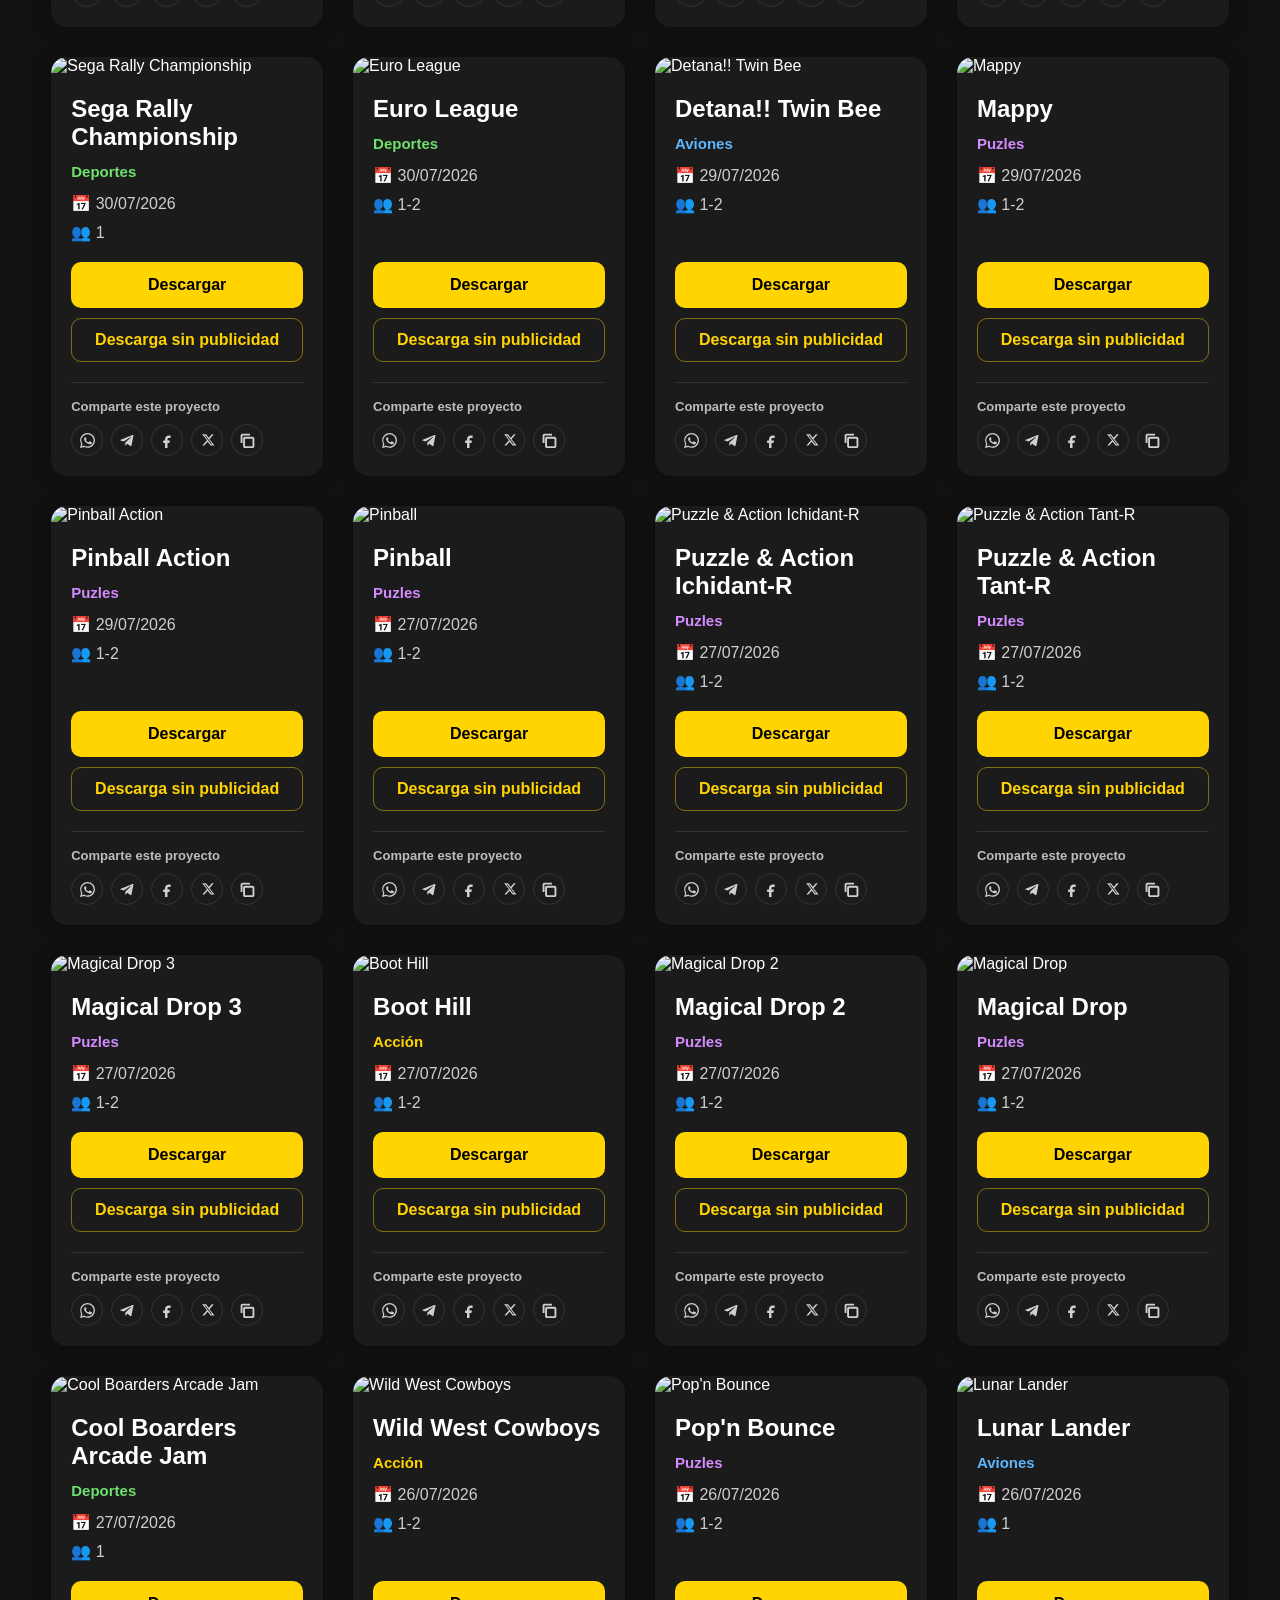
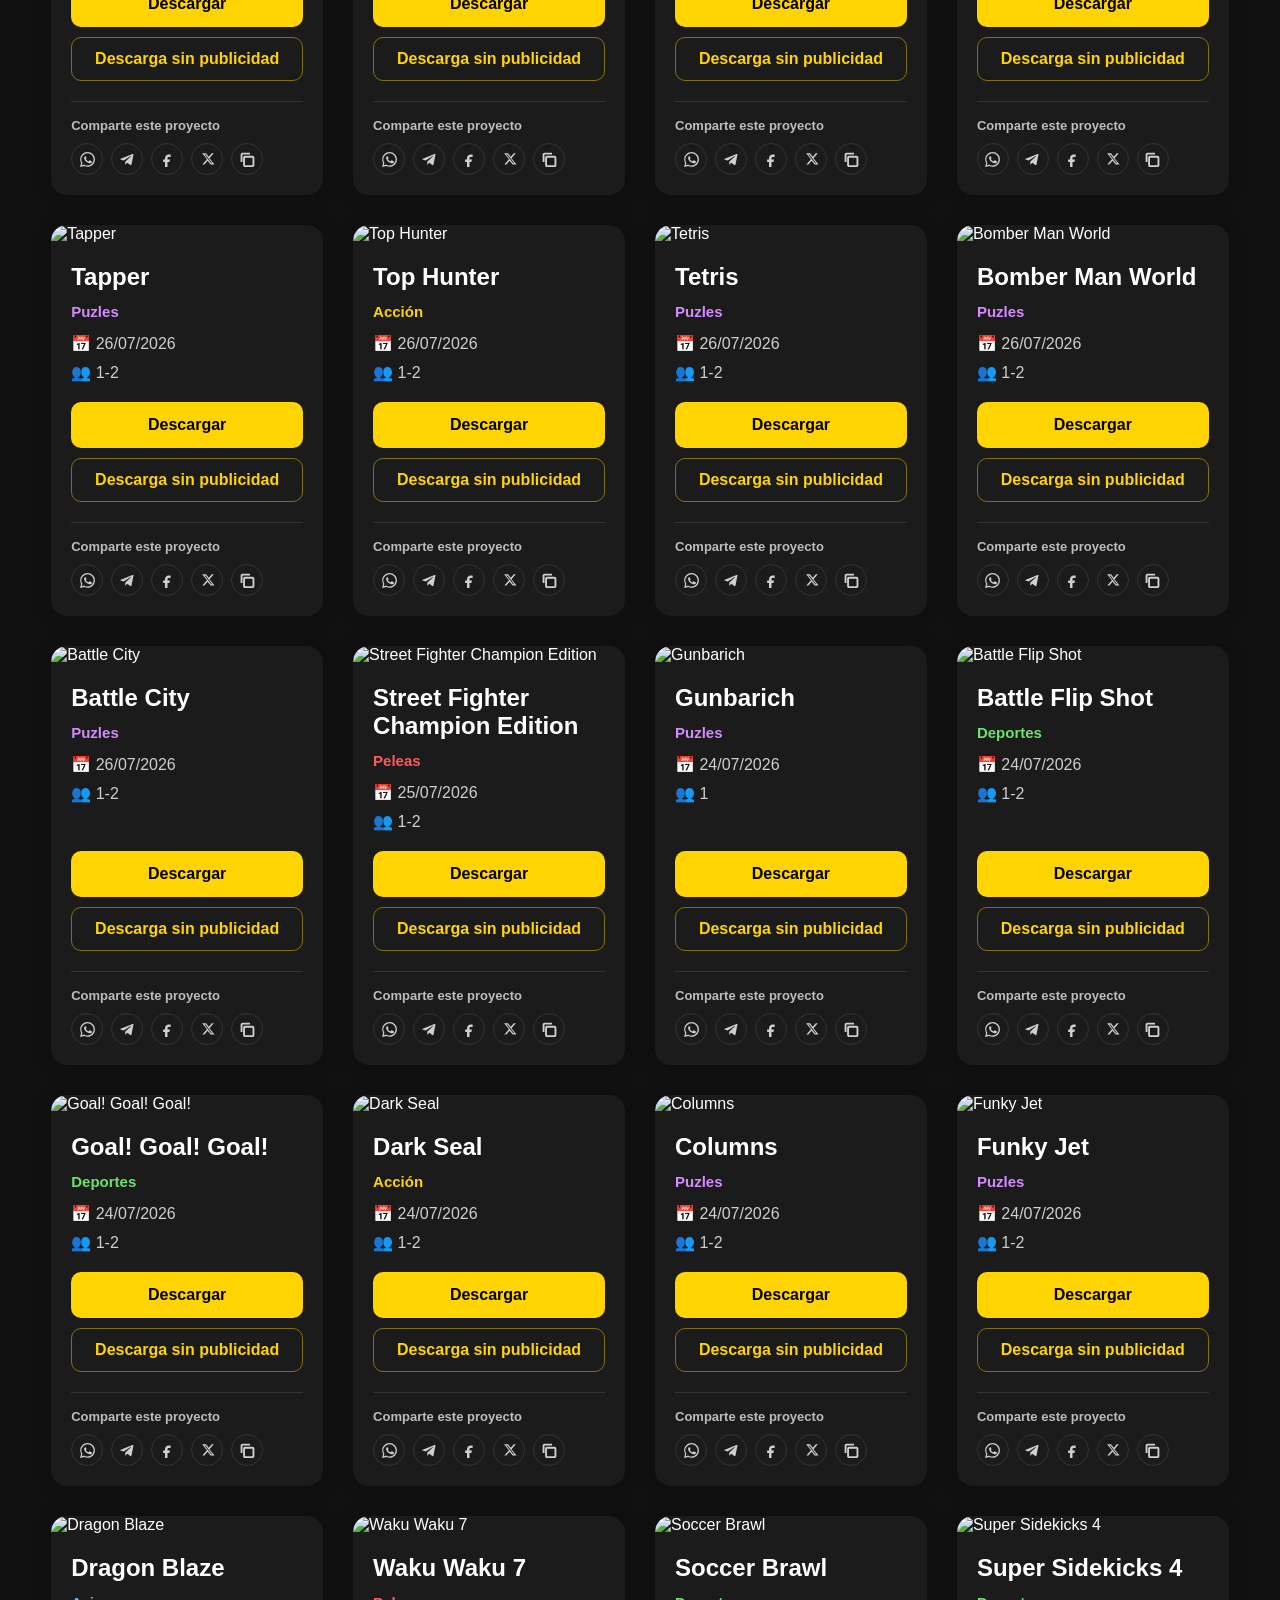
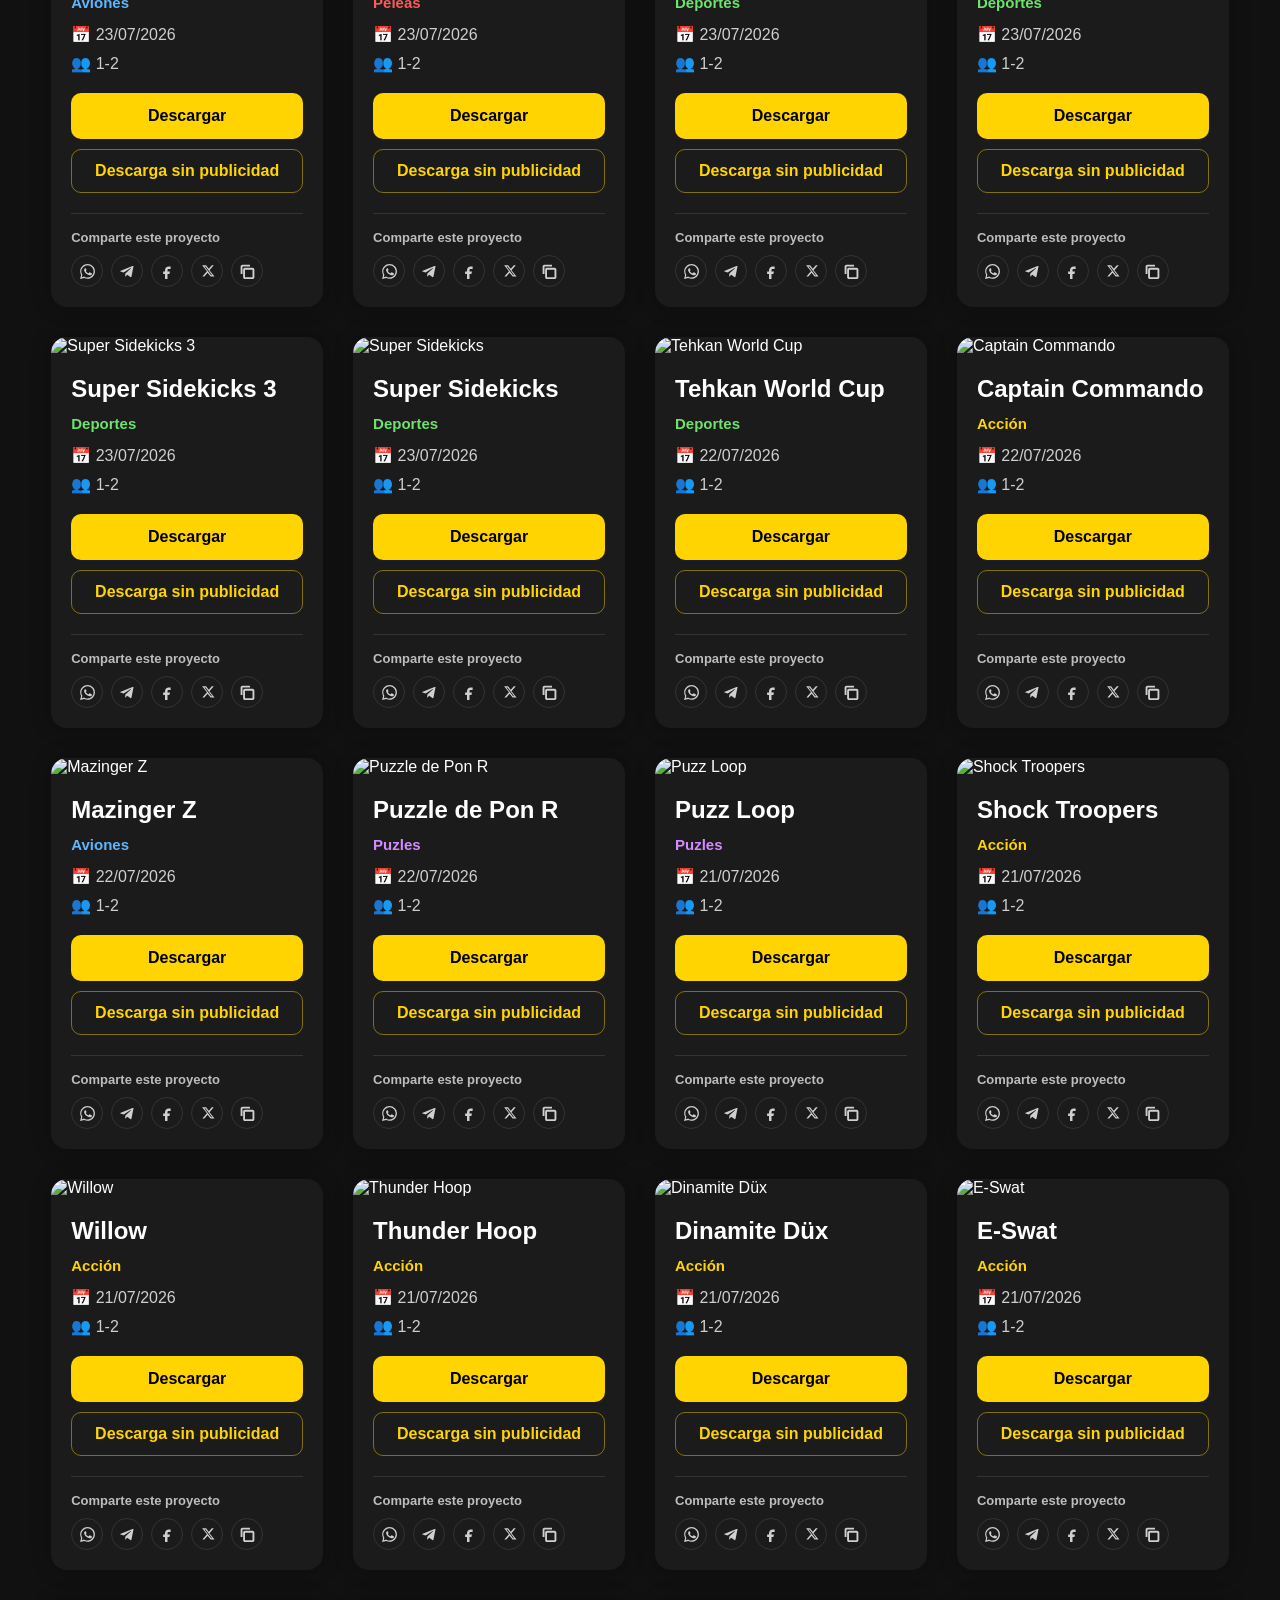
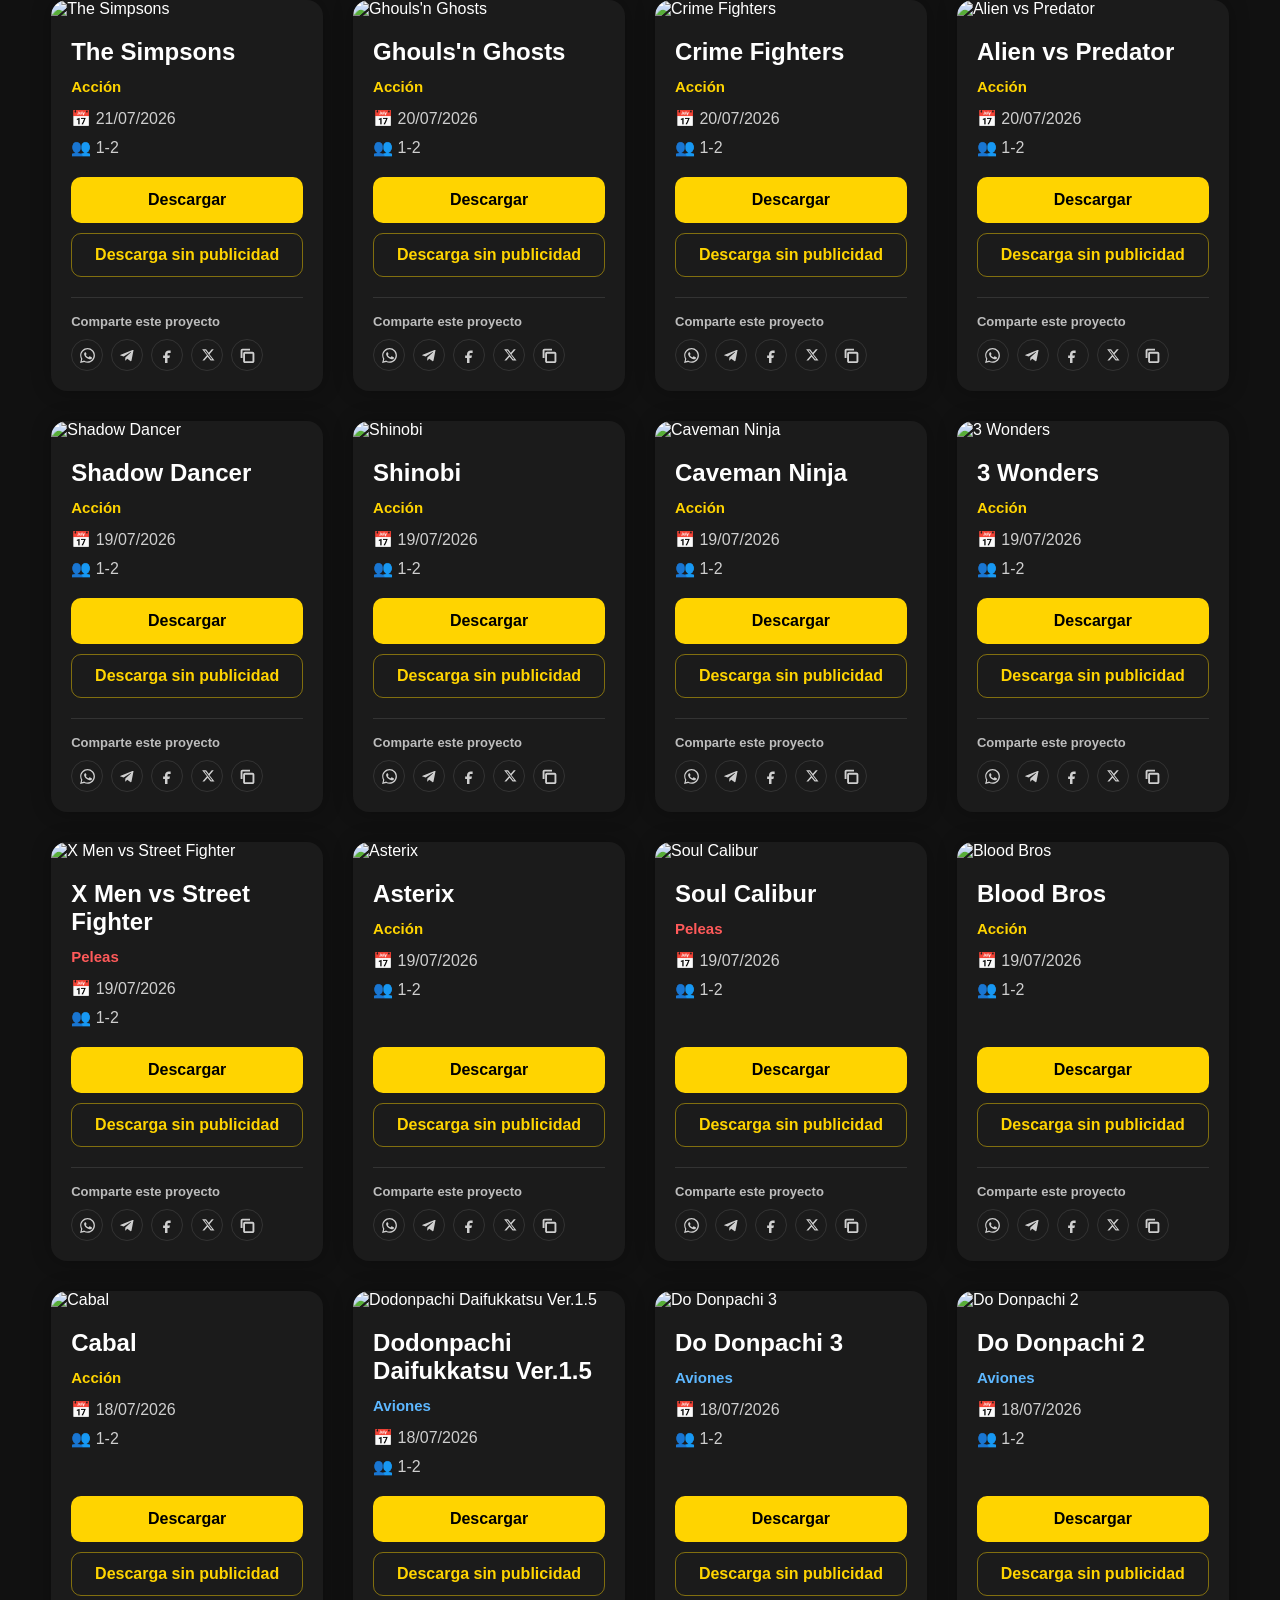
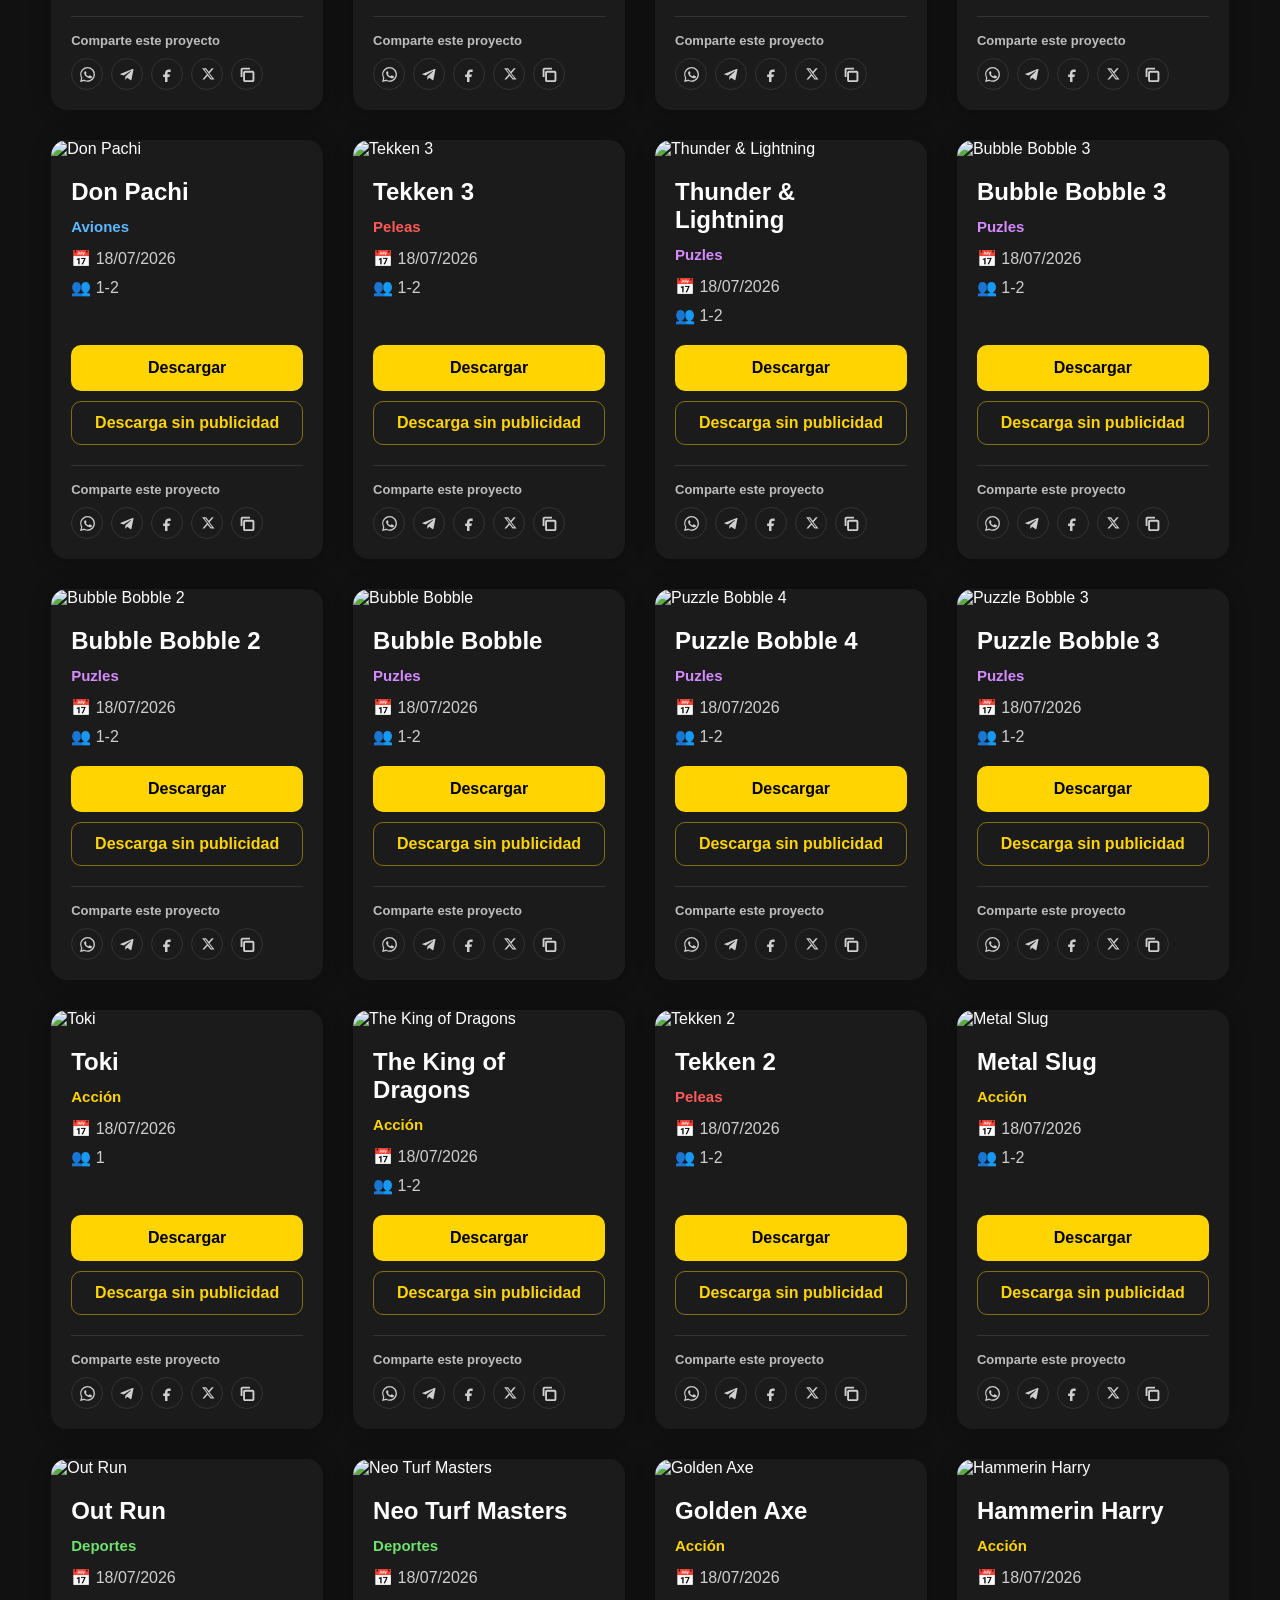
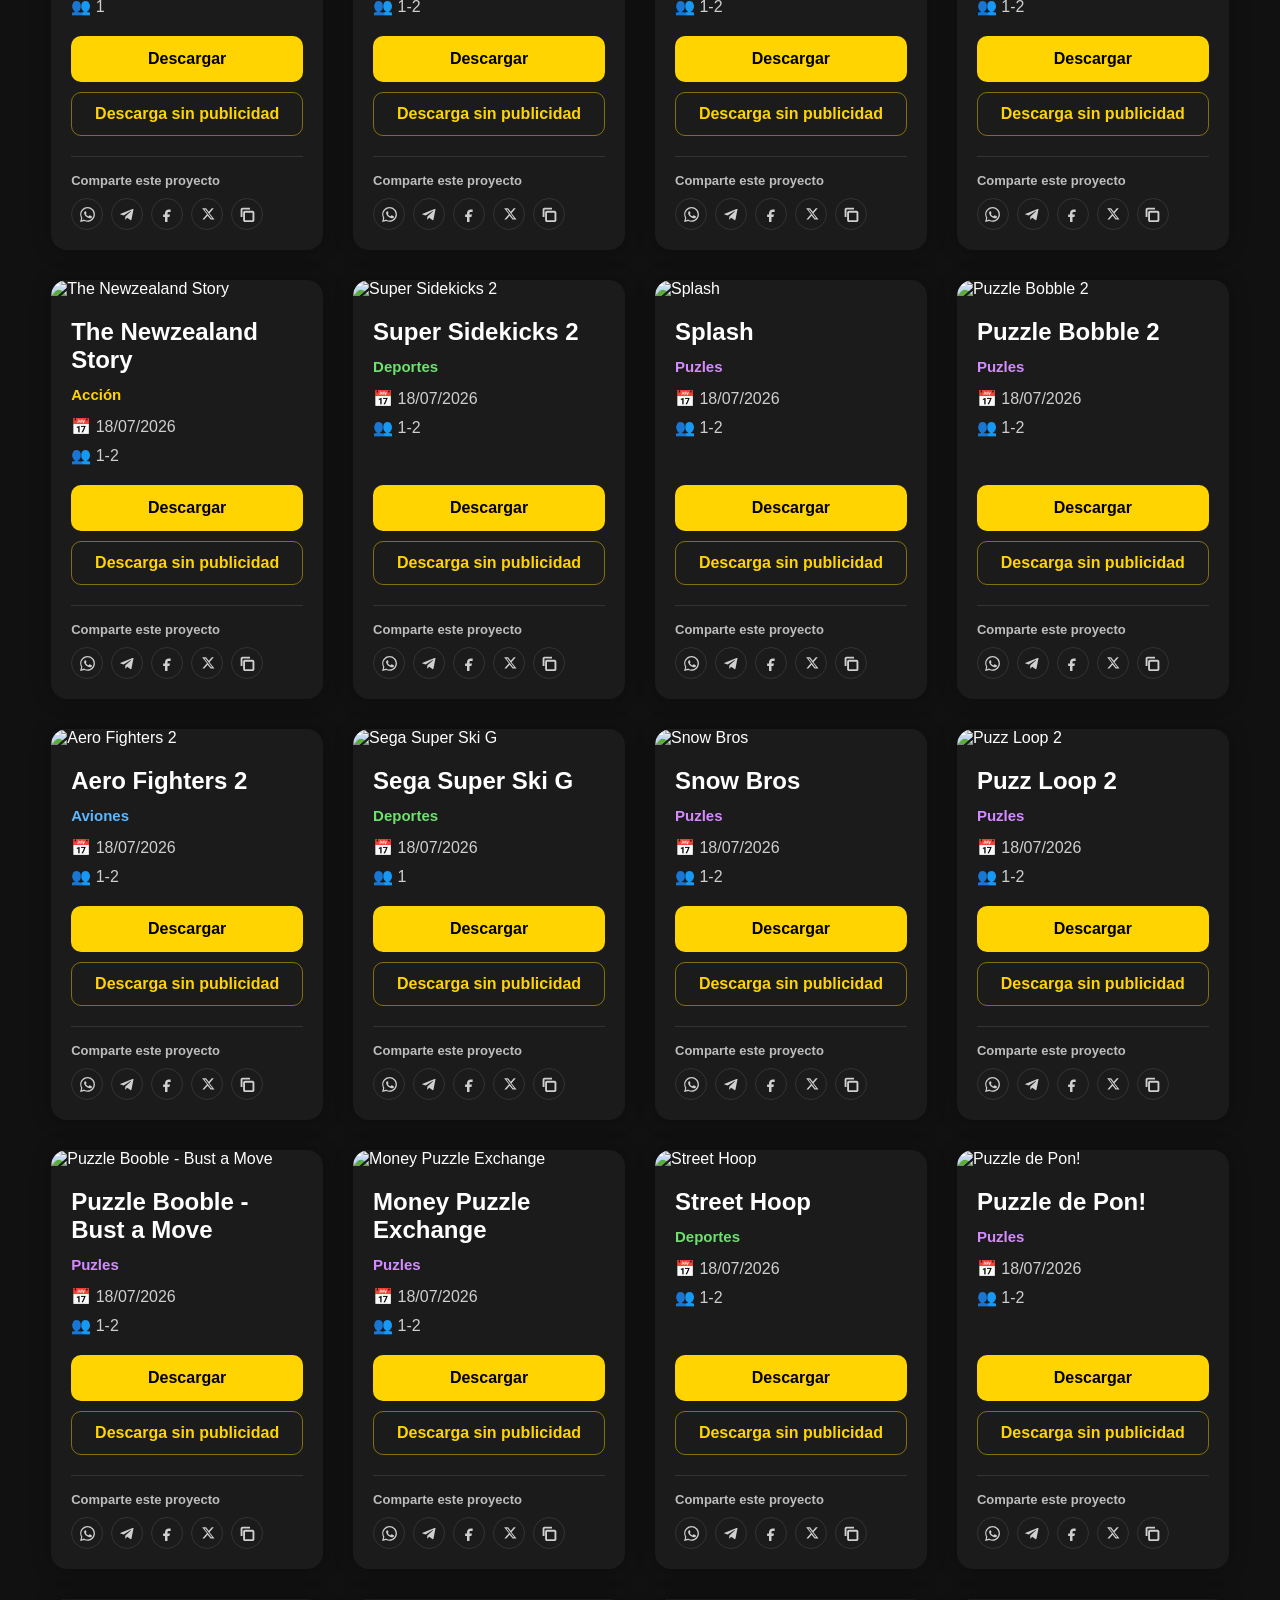
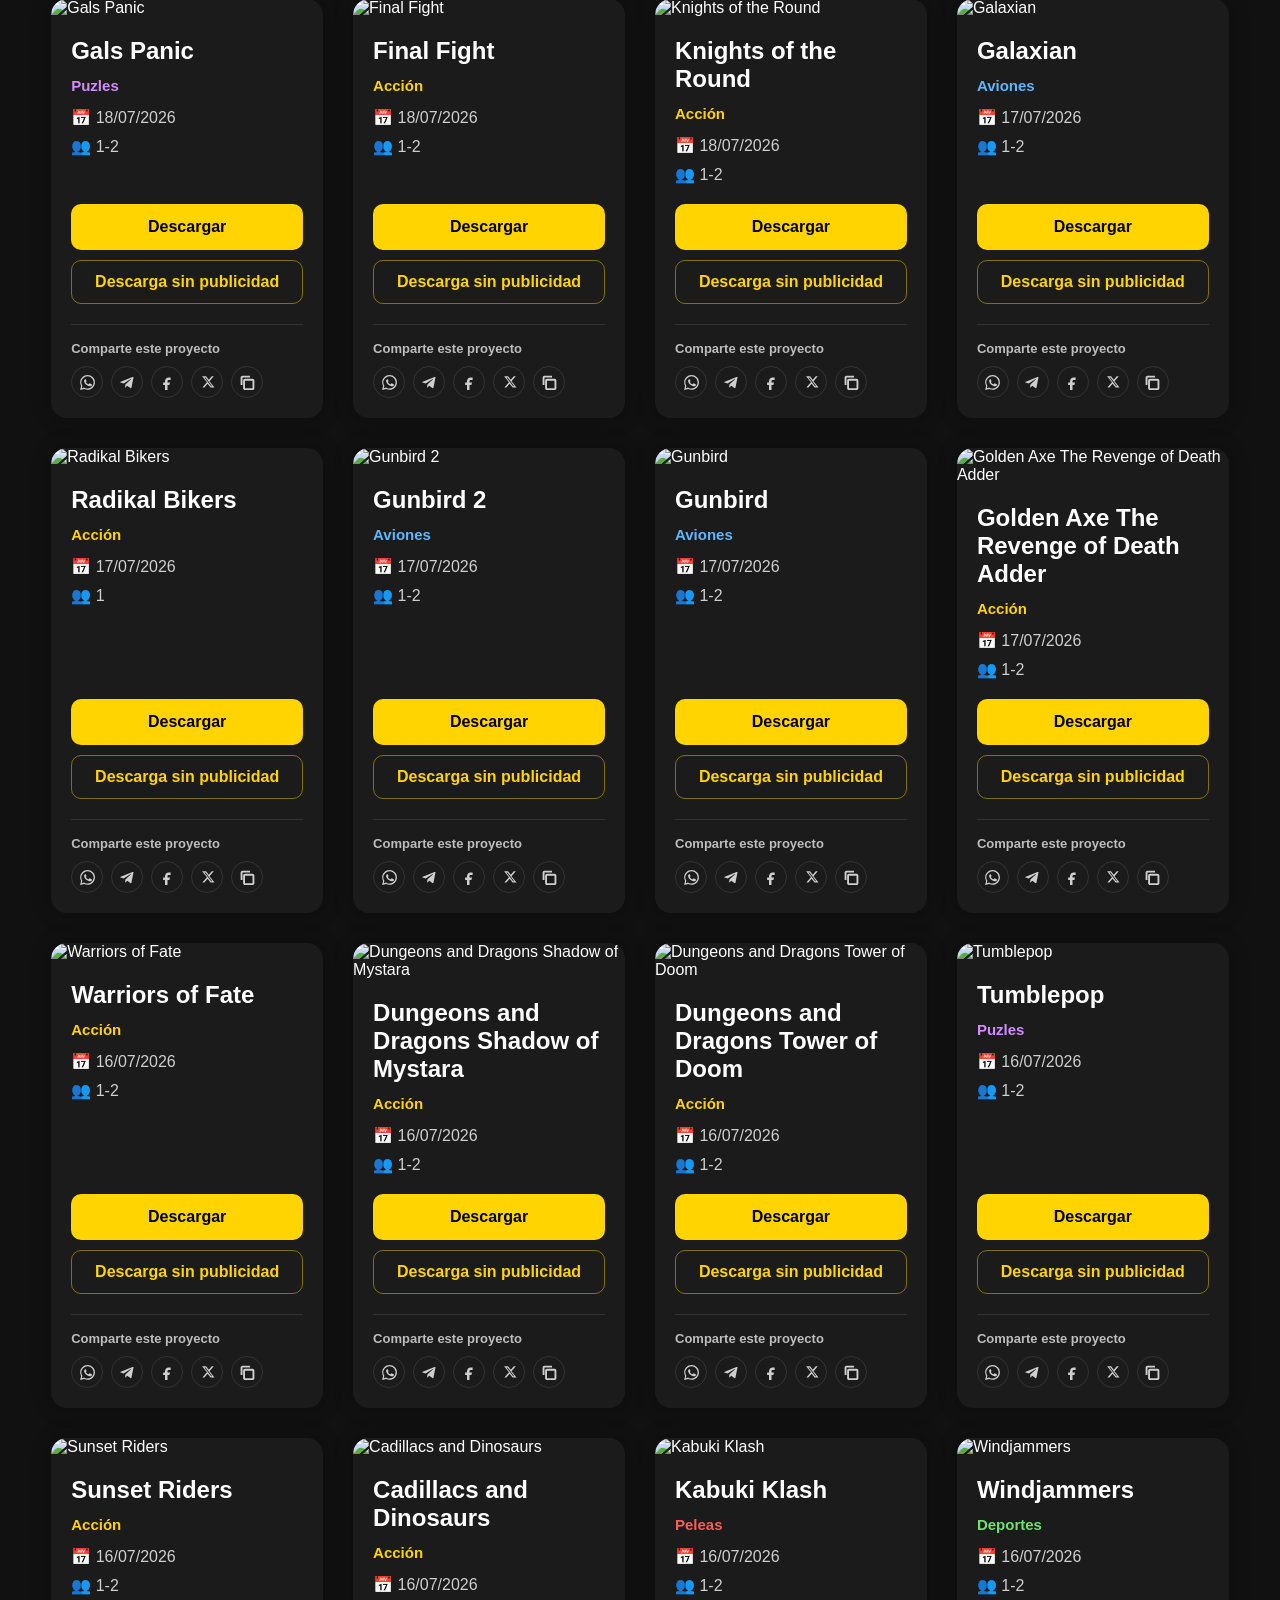
==== commit 7b5fca2a: "Add files via upload" ====
--- a/index.html
+++ b/index.html
@@ -55,8 +55,6 @@
 
     <footer>
         <div class="footer-links">
-            <a href="https://www.youtube.com/@nostalgiaarcadeoficial" target="_blank" rel="noopener">YouTube</a>
-            <span>·</span>
             <a href="mailto:nostalgiaarcade@outlook.es">nostalgiaarcade@outlook.es</a>
         </div>
         <p class="footer-donate">❤️ ¿Te gusta el proyecto? <a data-donate-link href="#" target="_blank" rel="noopener">Apóyalo con una donación</a> y consigue acceso al <strong>Enlace Maestro</strong> sin publicidad.</p>
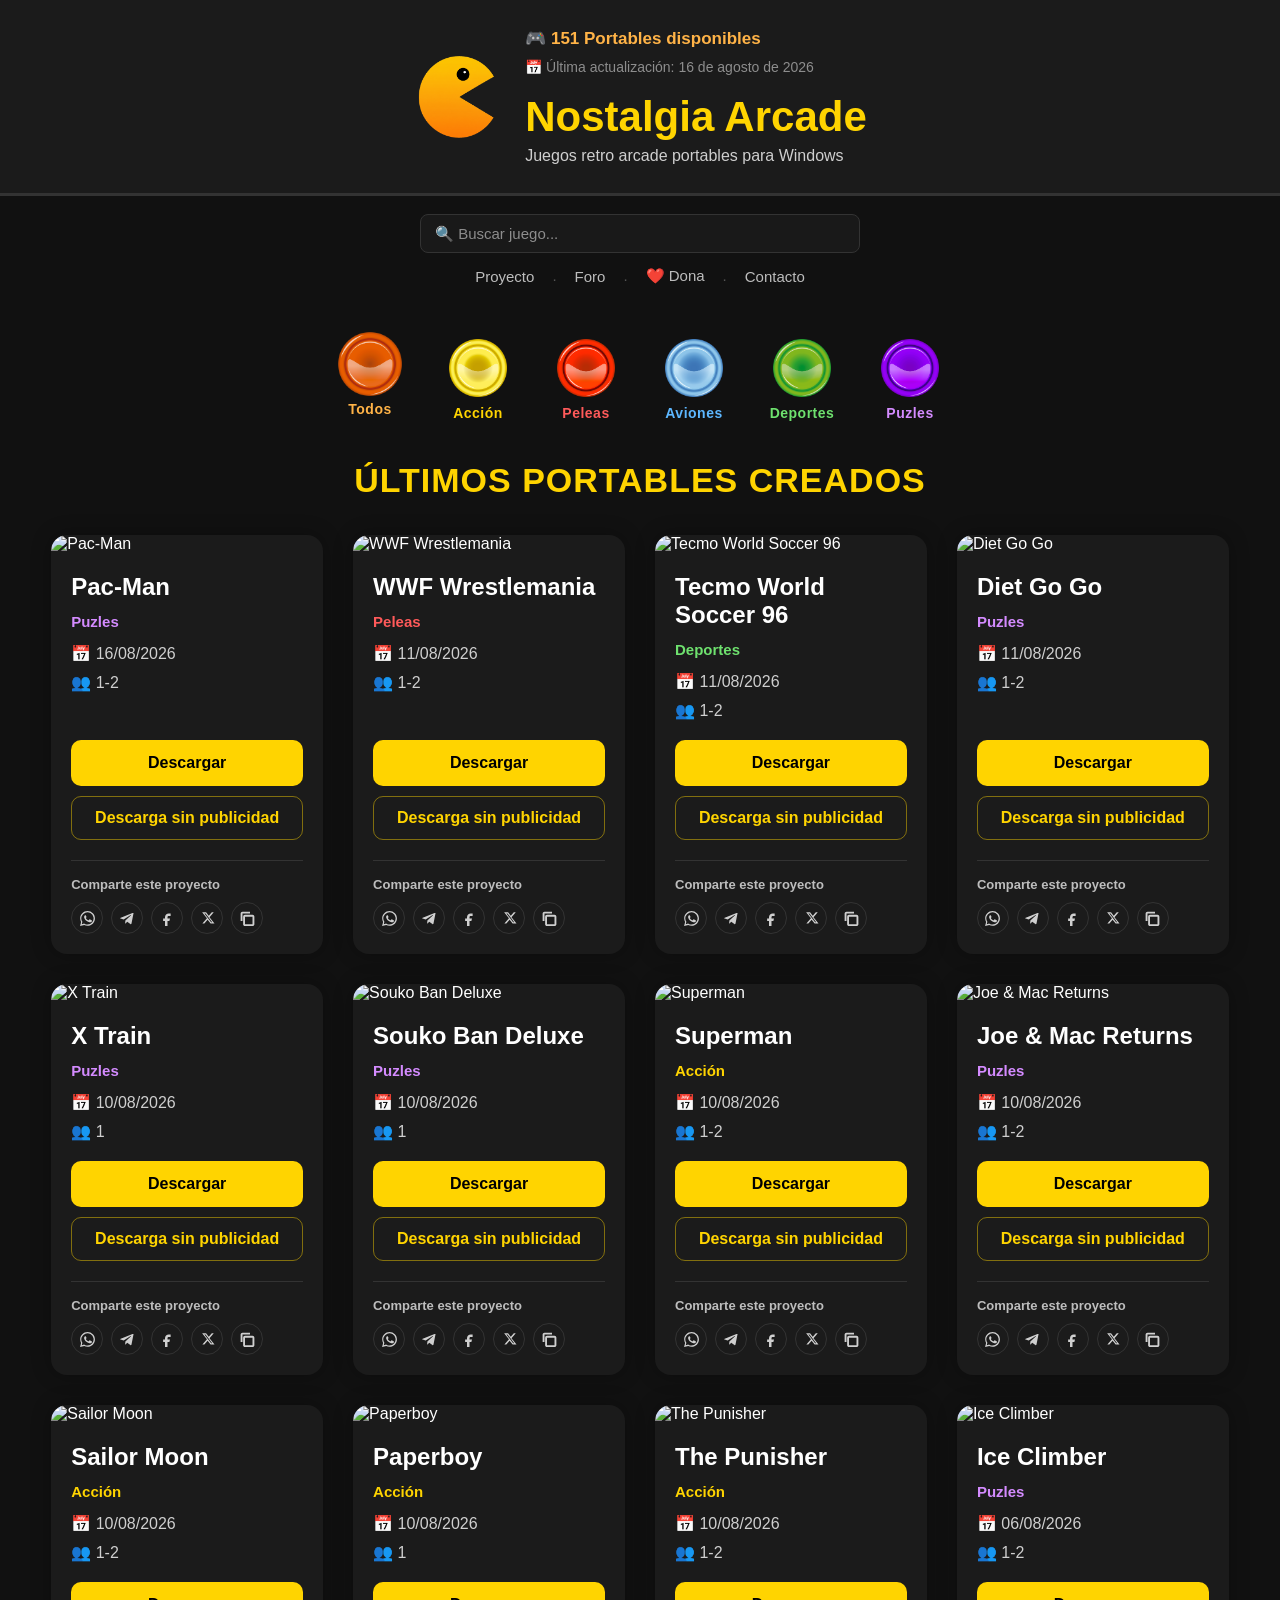
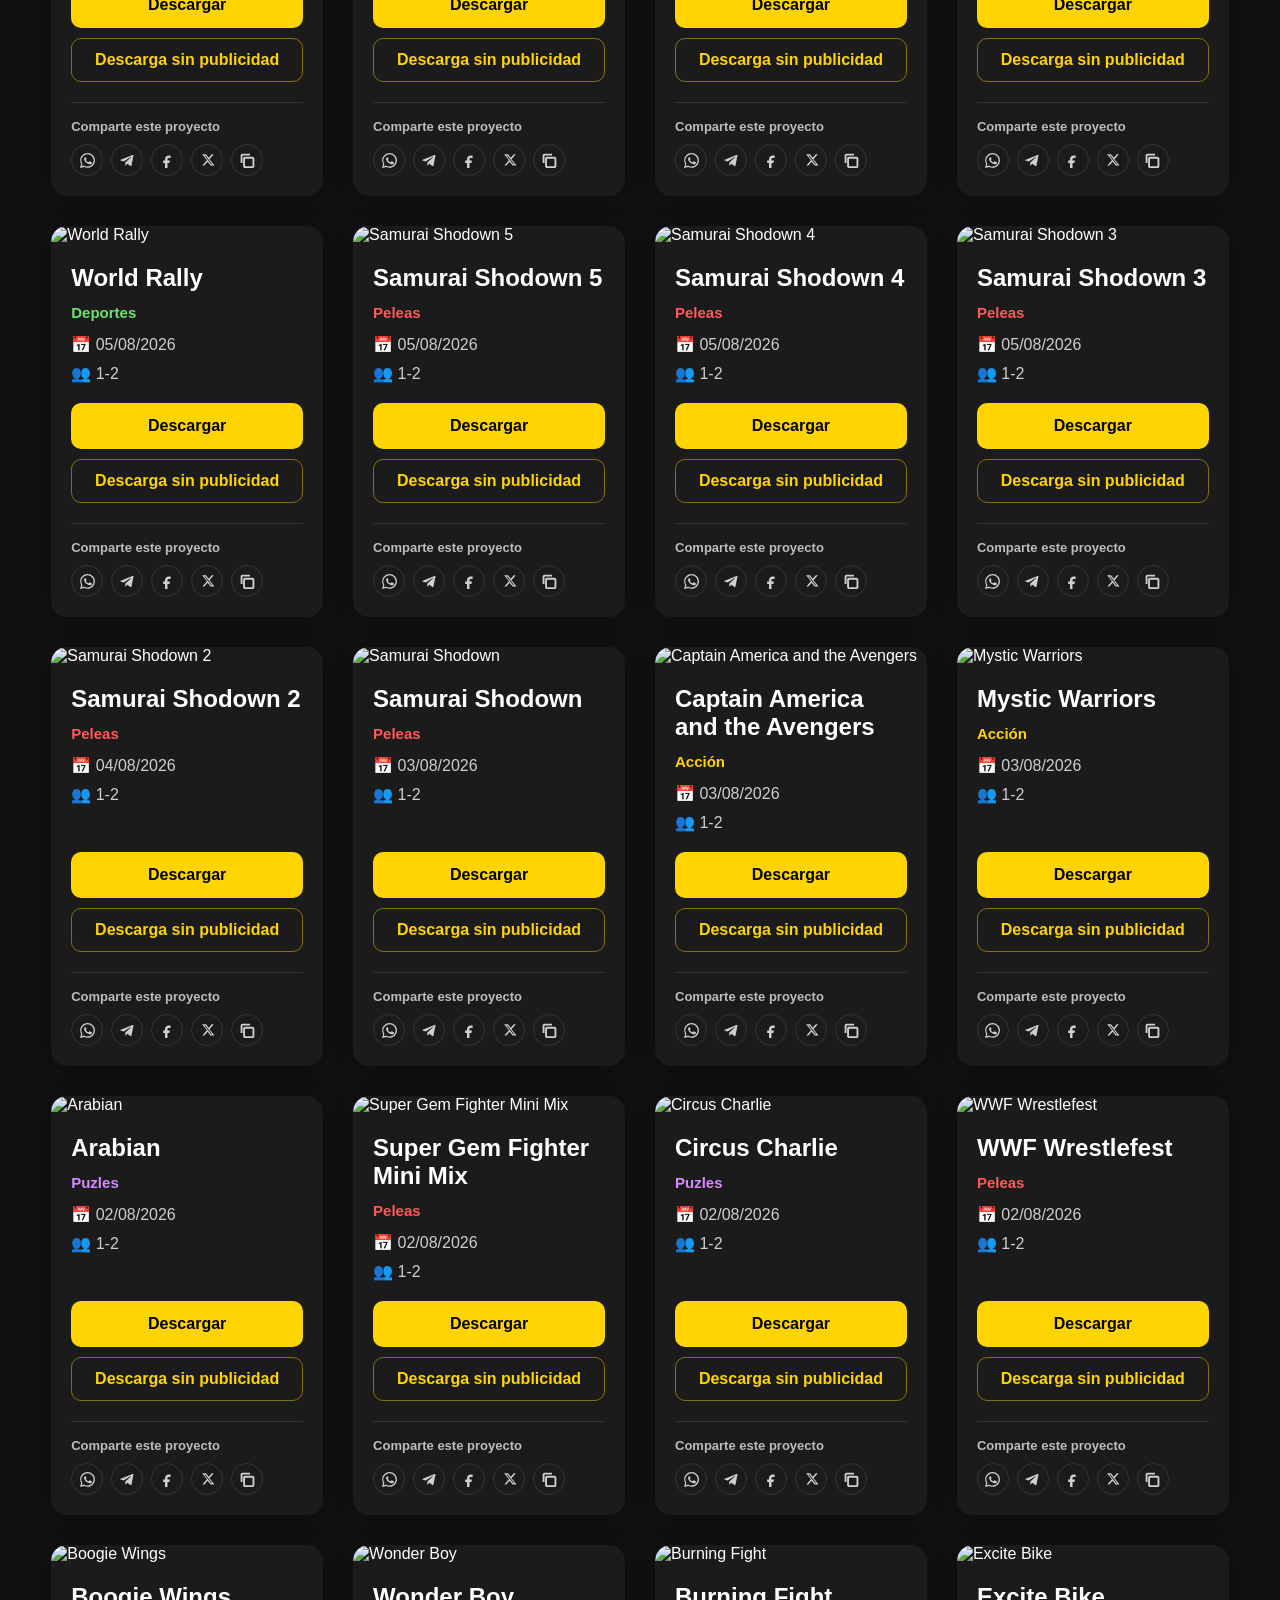
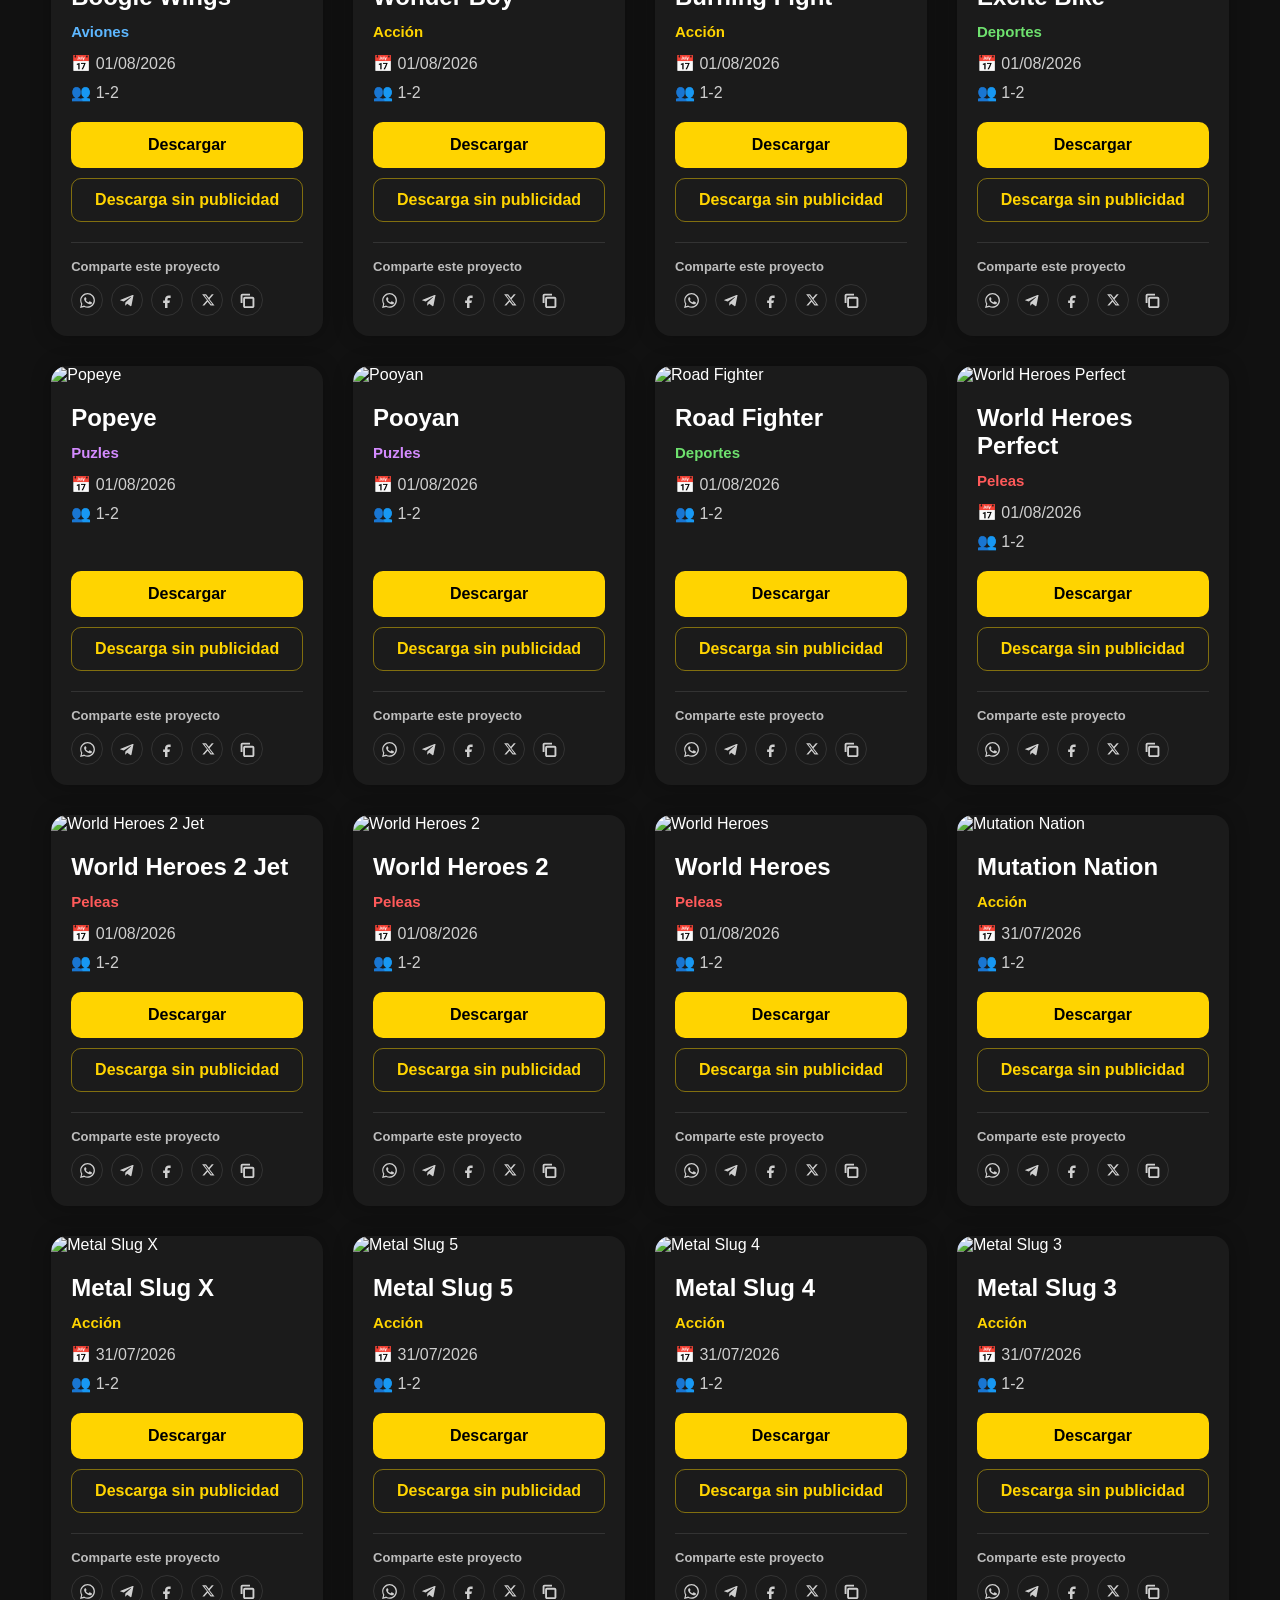
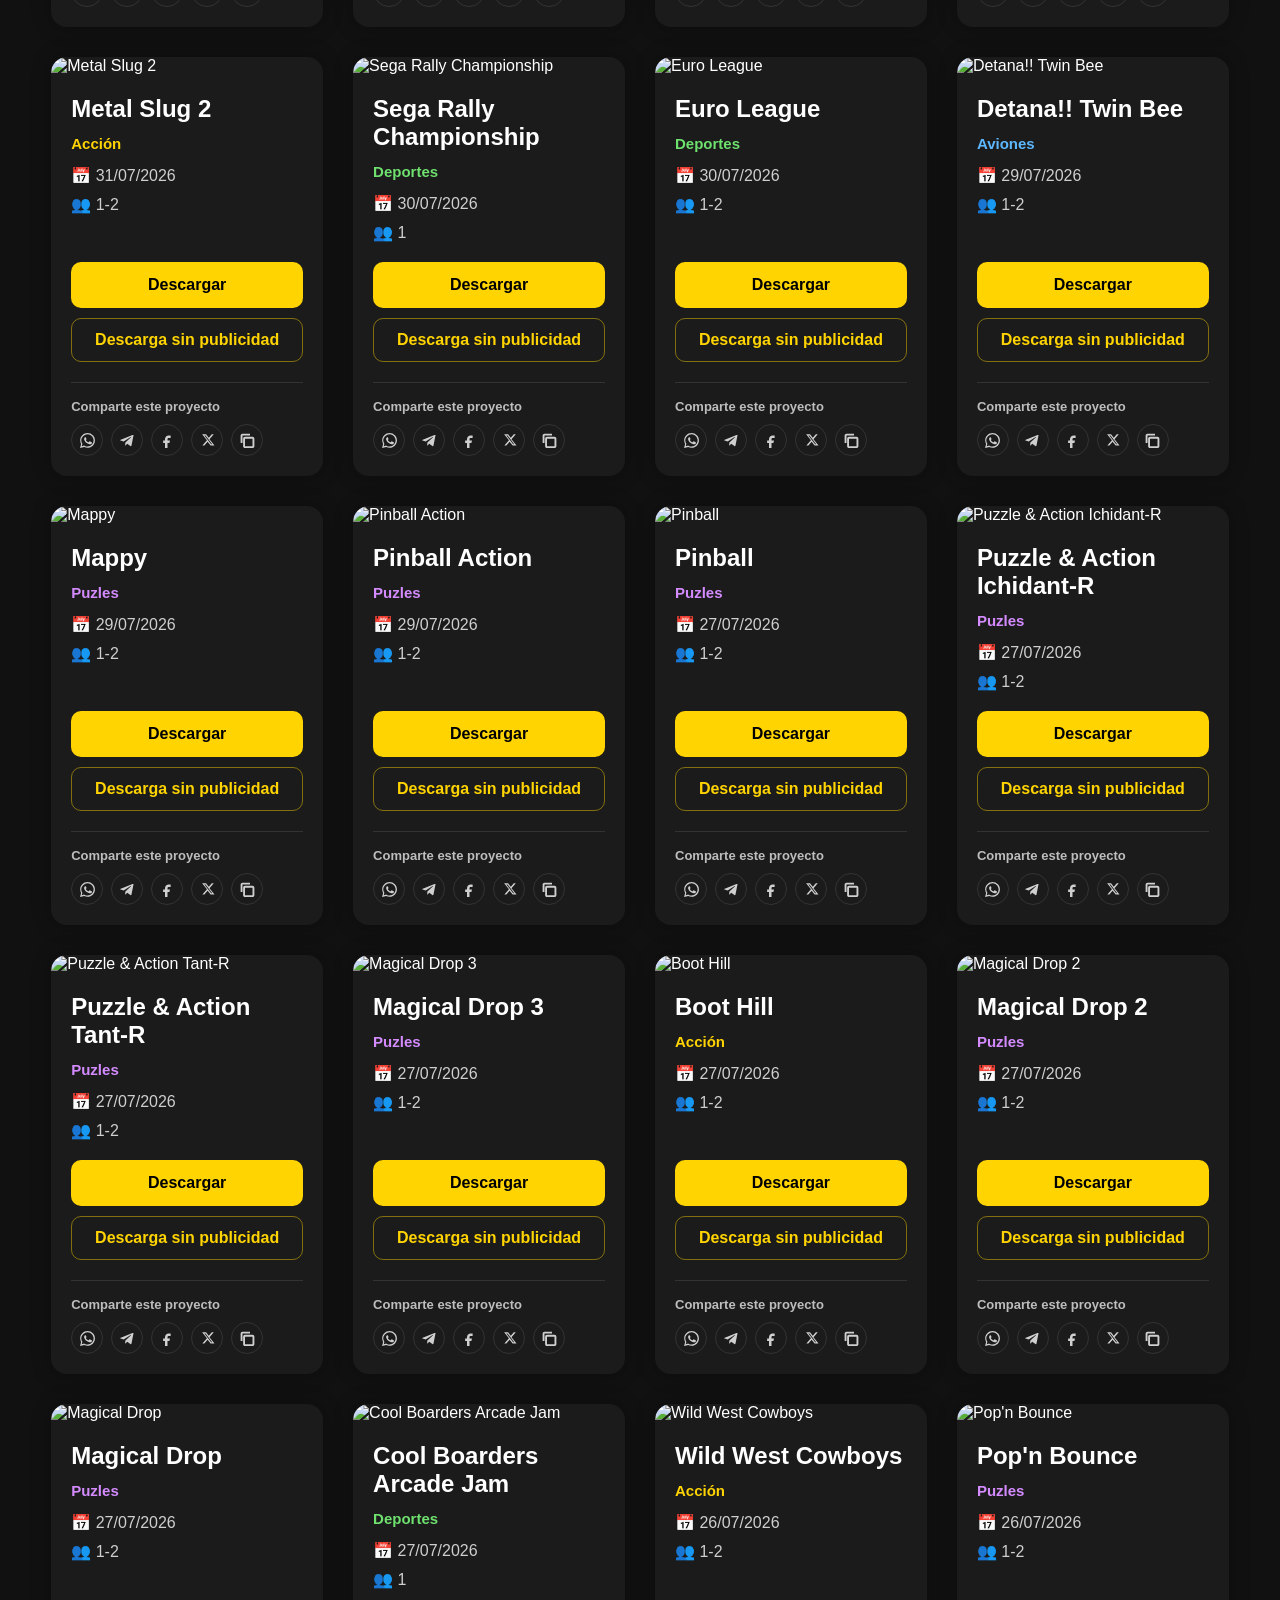
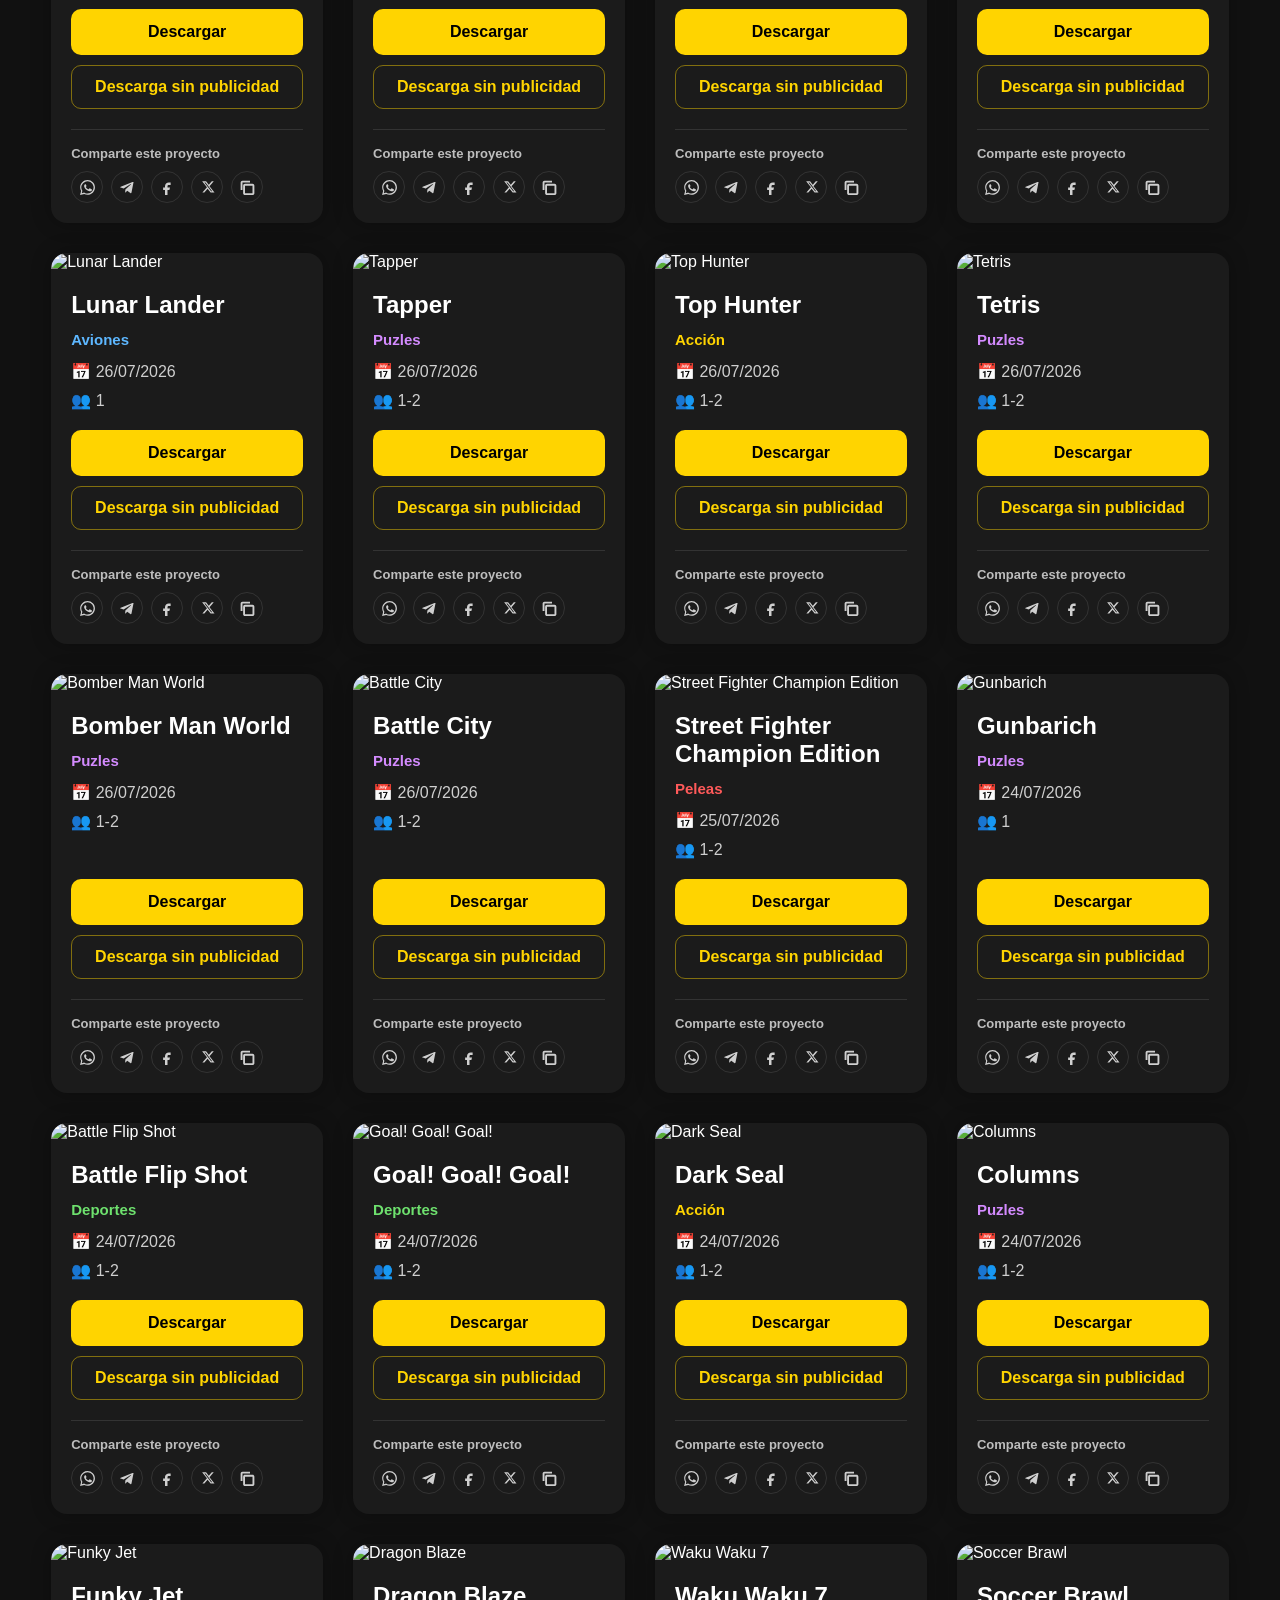
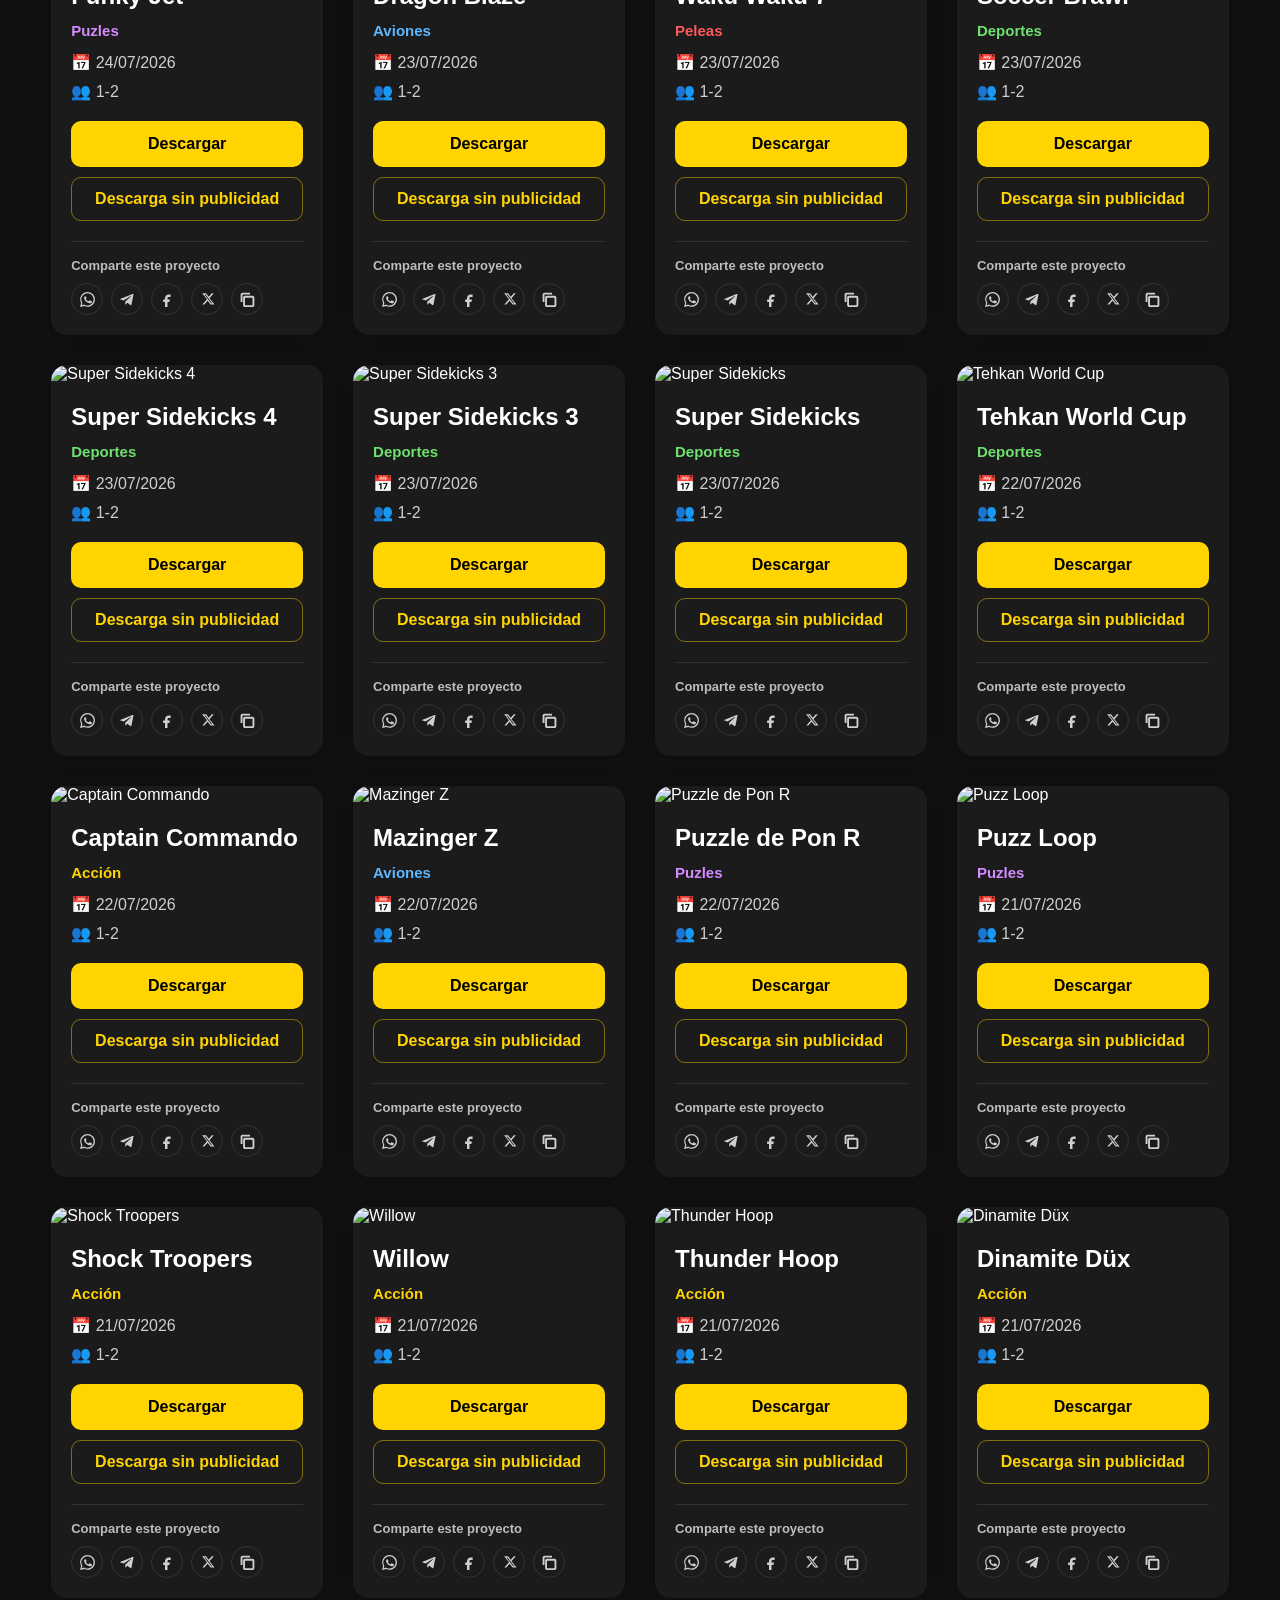
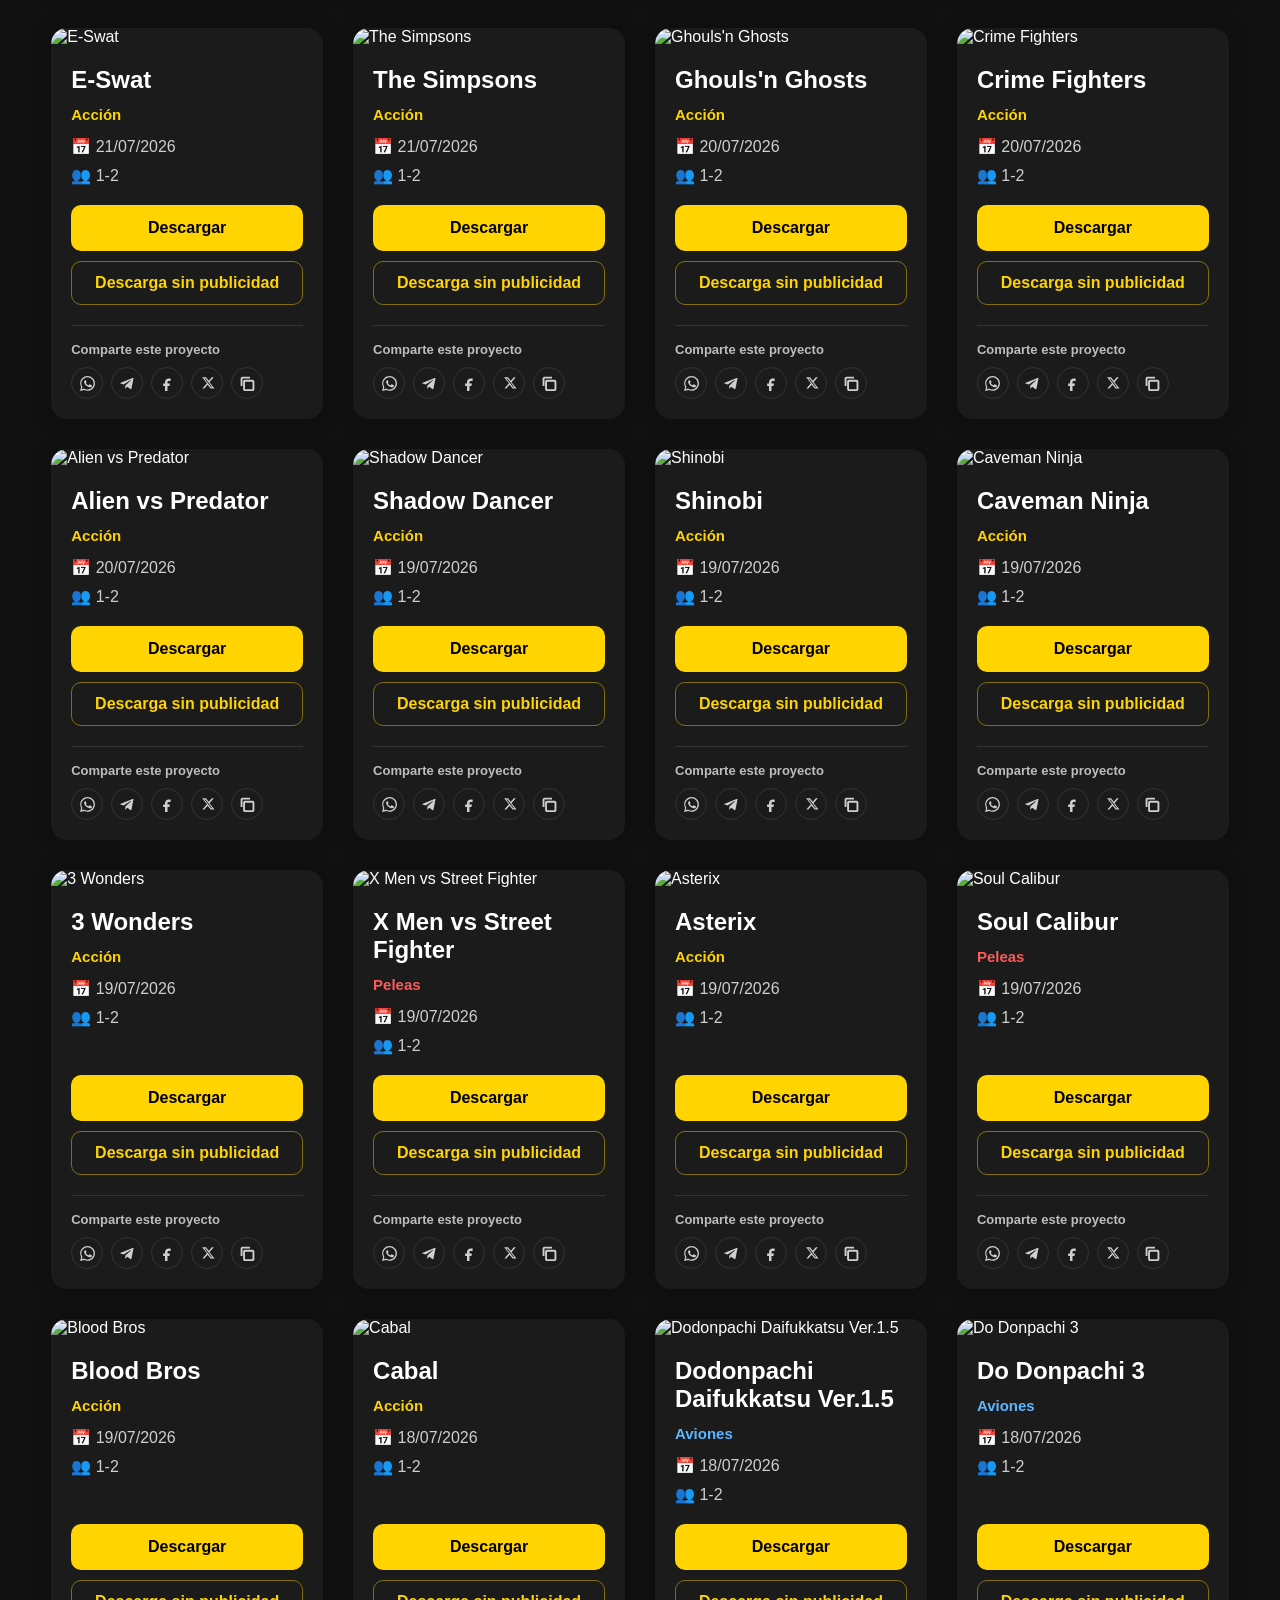
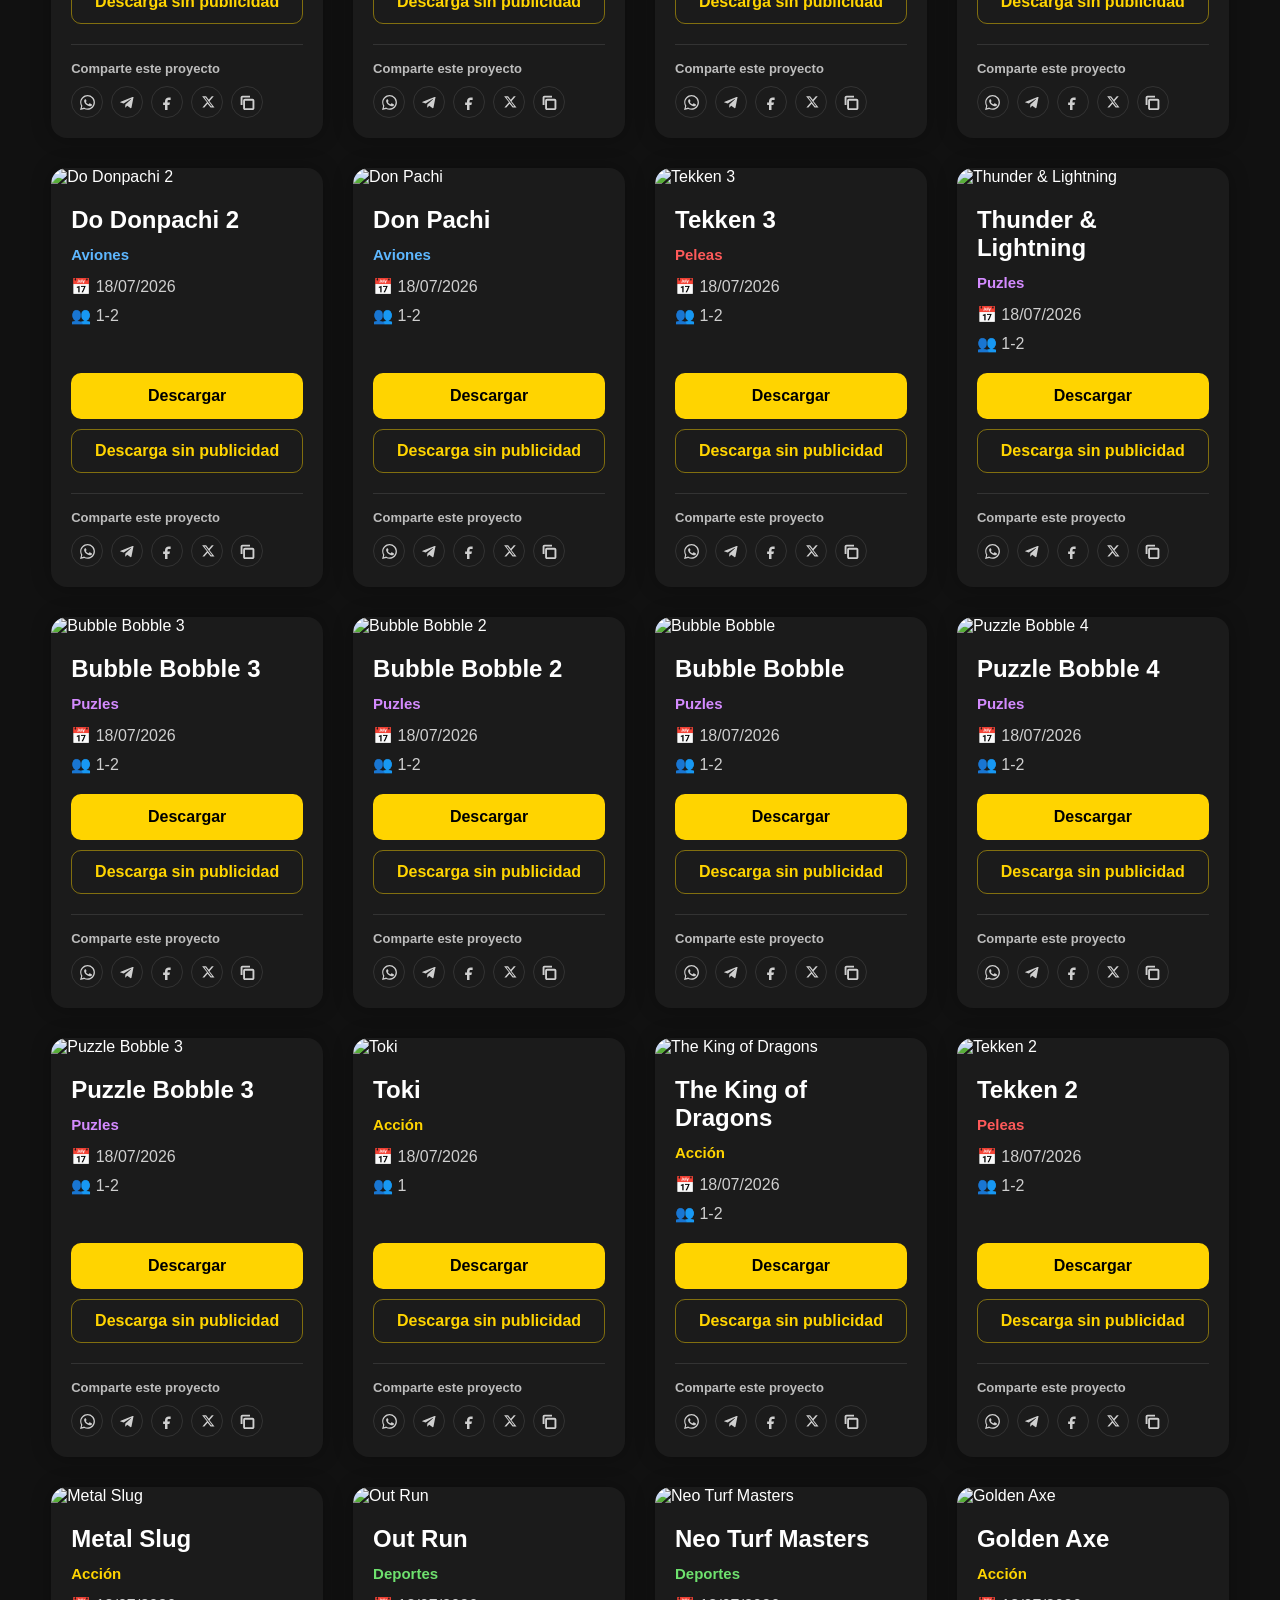
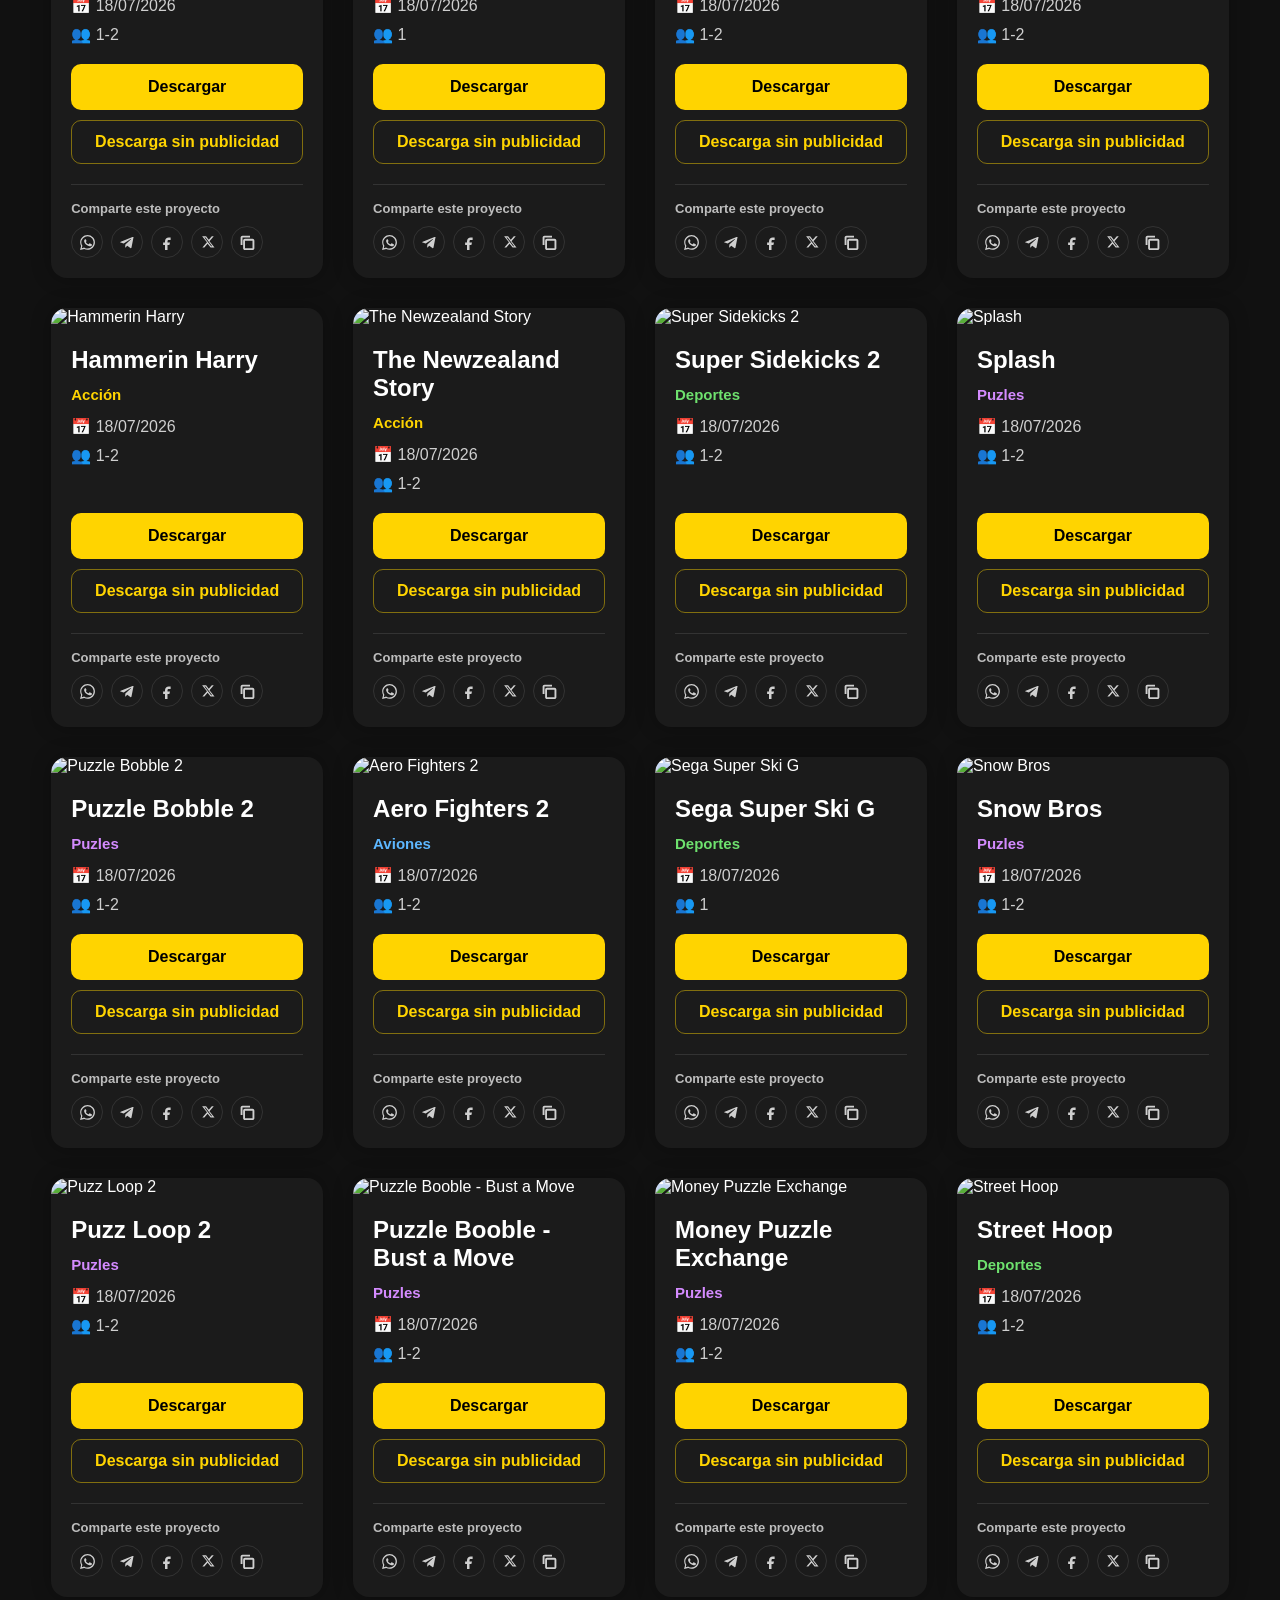
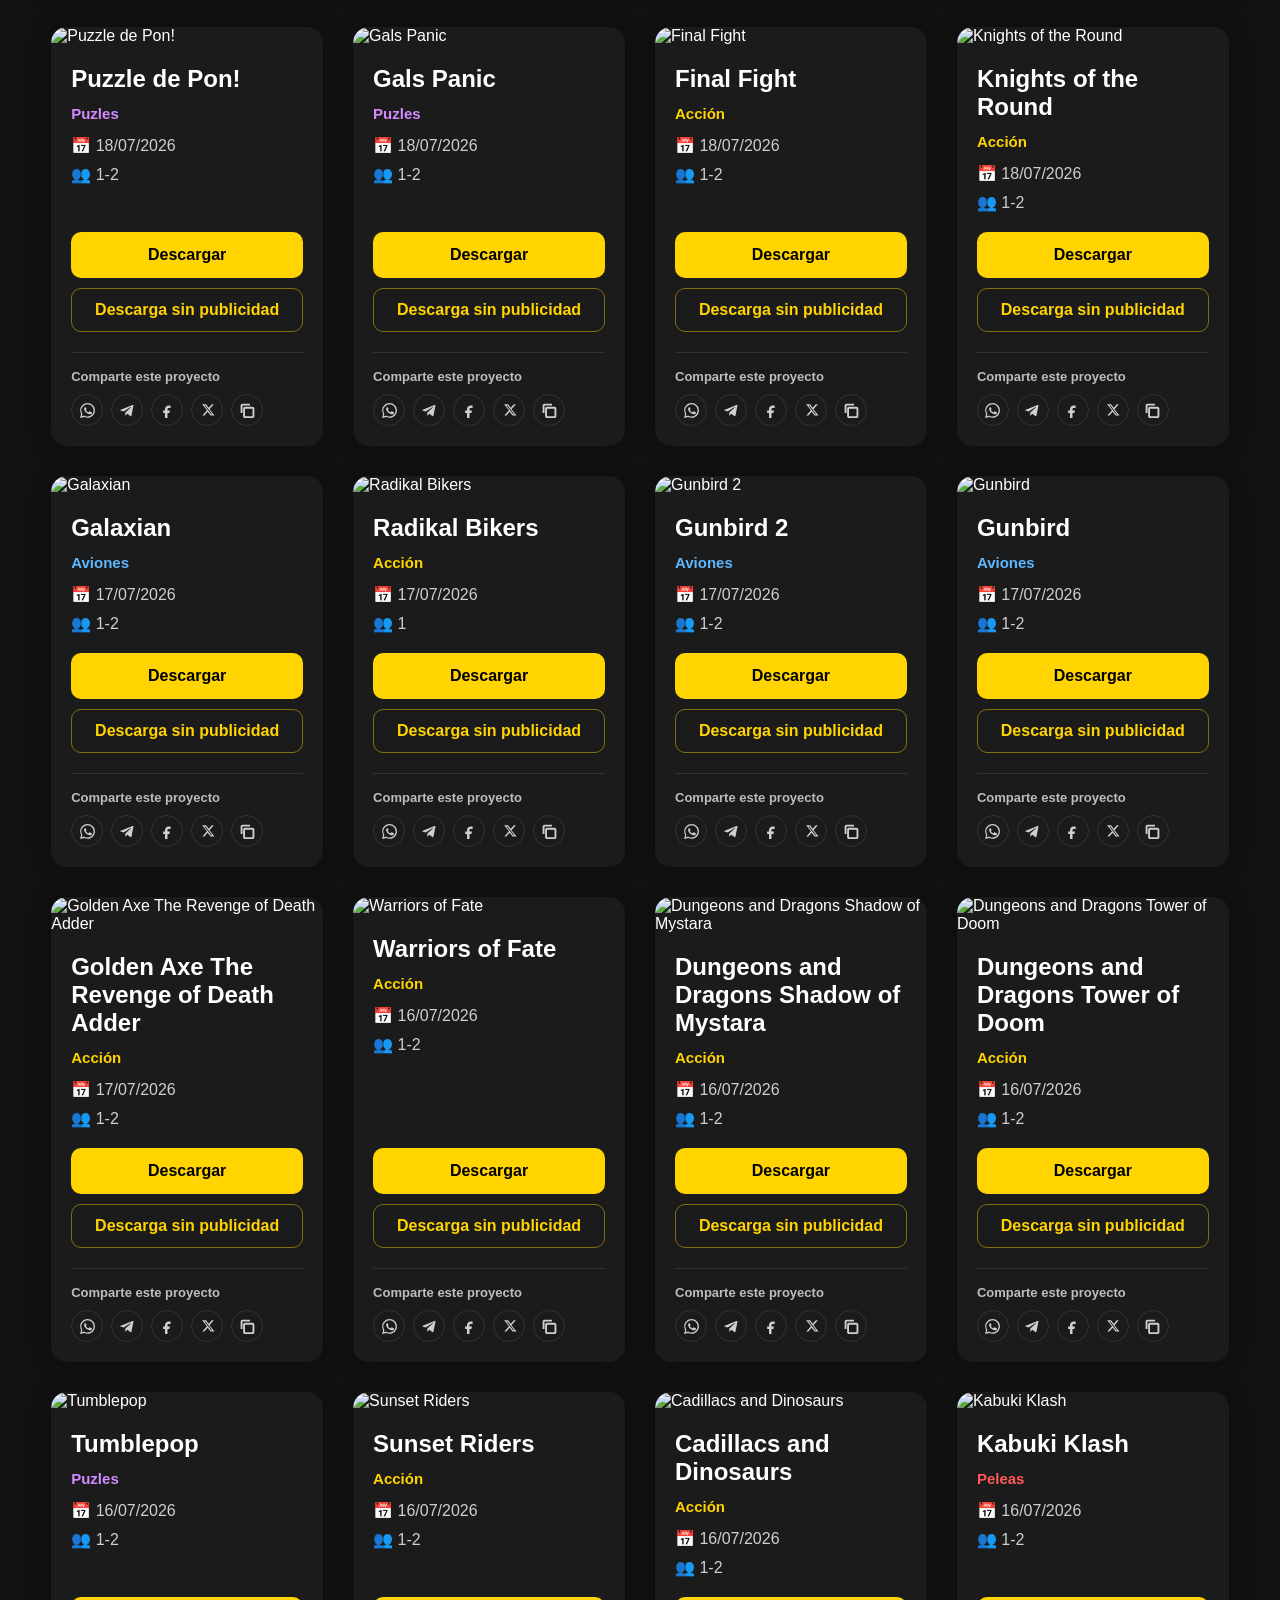
==== commit abeb7f1e: "Update index.html" ====
--- a/index.html
+++ b/index.html
@@ -18,7 +18,7 @@
             <img src="logo/logo.png" alt="Nostalgia Arcade">
             <div class="logo-info">
                 <div id="gameCounter" class="game-counter">🎮 0 Portables disponibles</div>
-                <div class="last-update">📅 Última actualización: 11 de agosto de 2026</div>
+                <div class="last-update">📅 Última actualización: 16 de agosto de 2026</div>
                 <h1>Nostalgia Arcade</h1>
                 <p>Juegos retro arcade portables para Windows</p>
             </div>
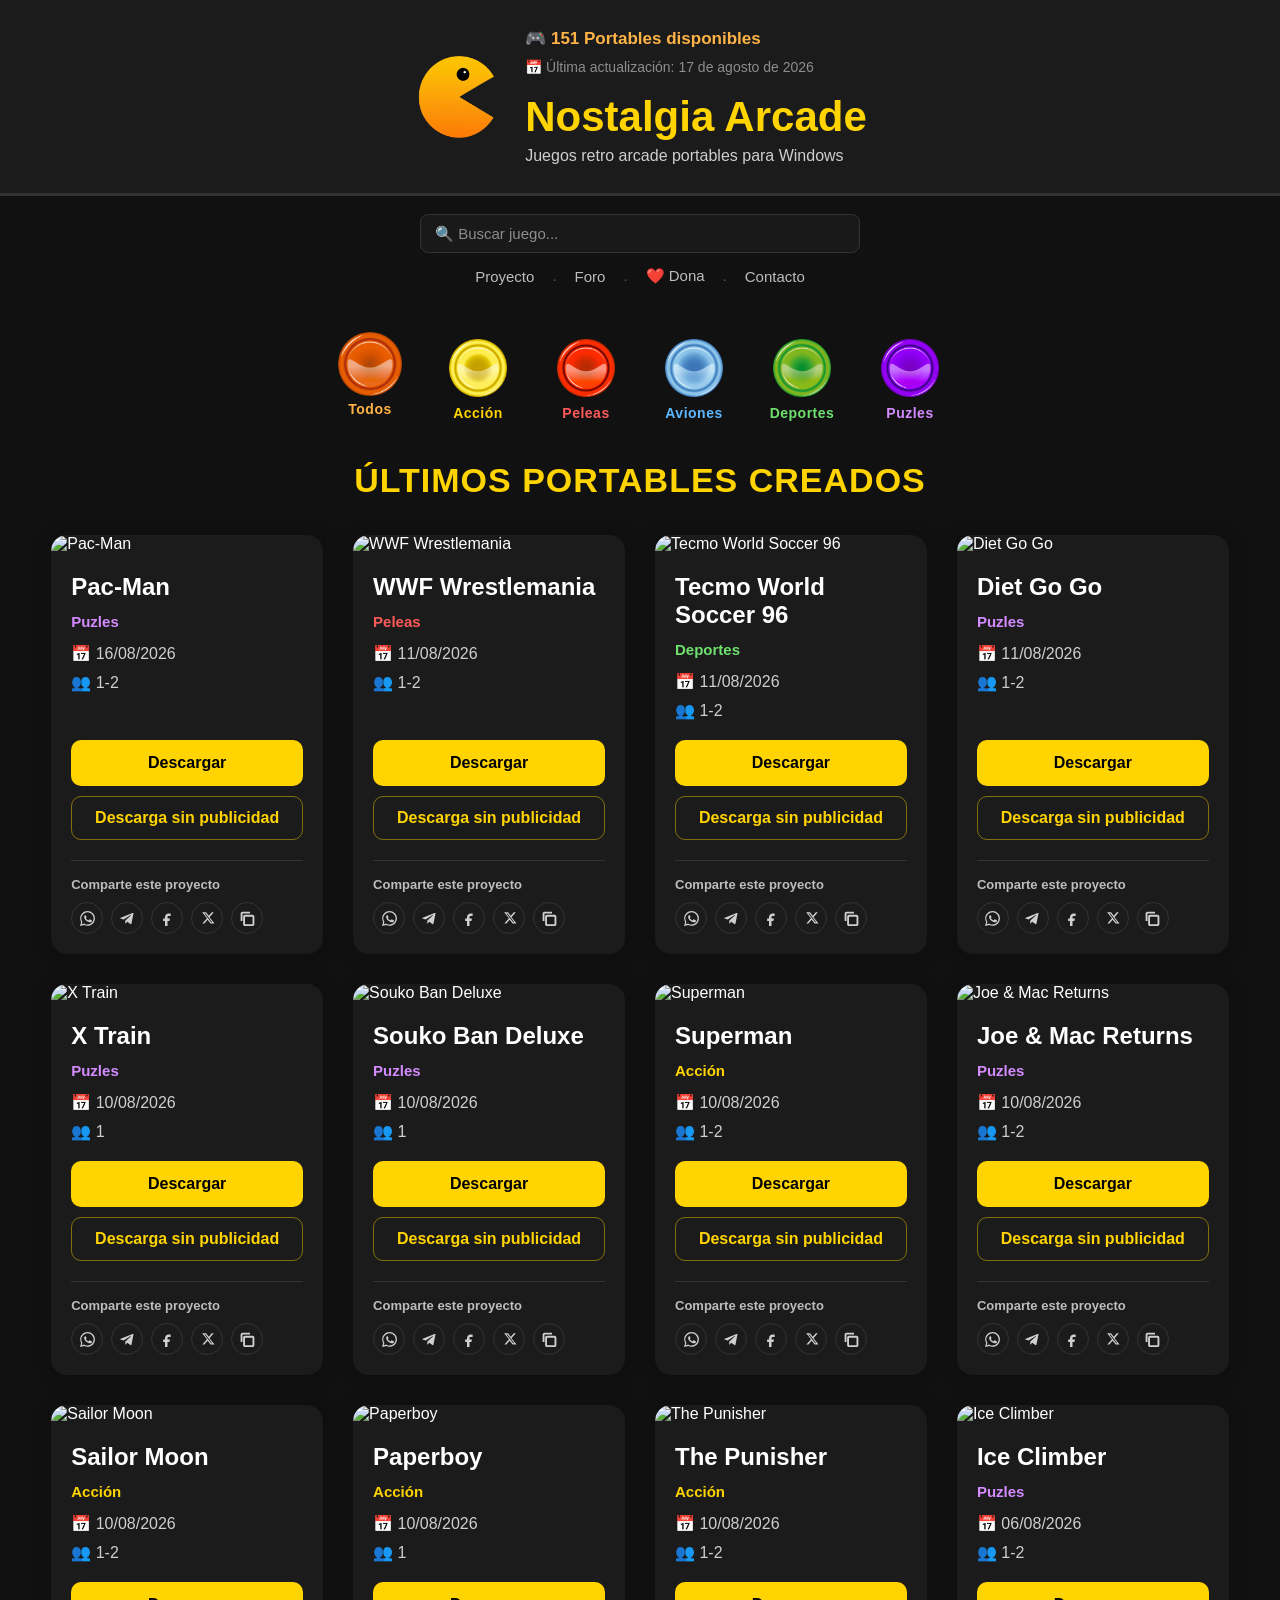
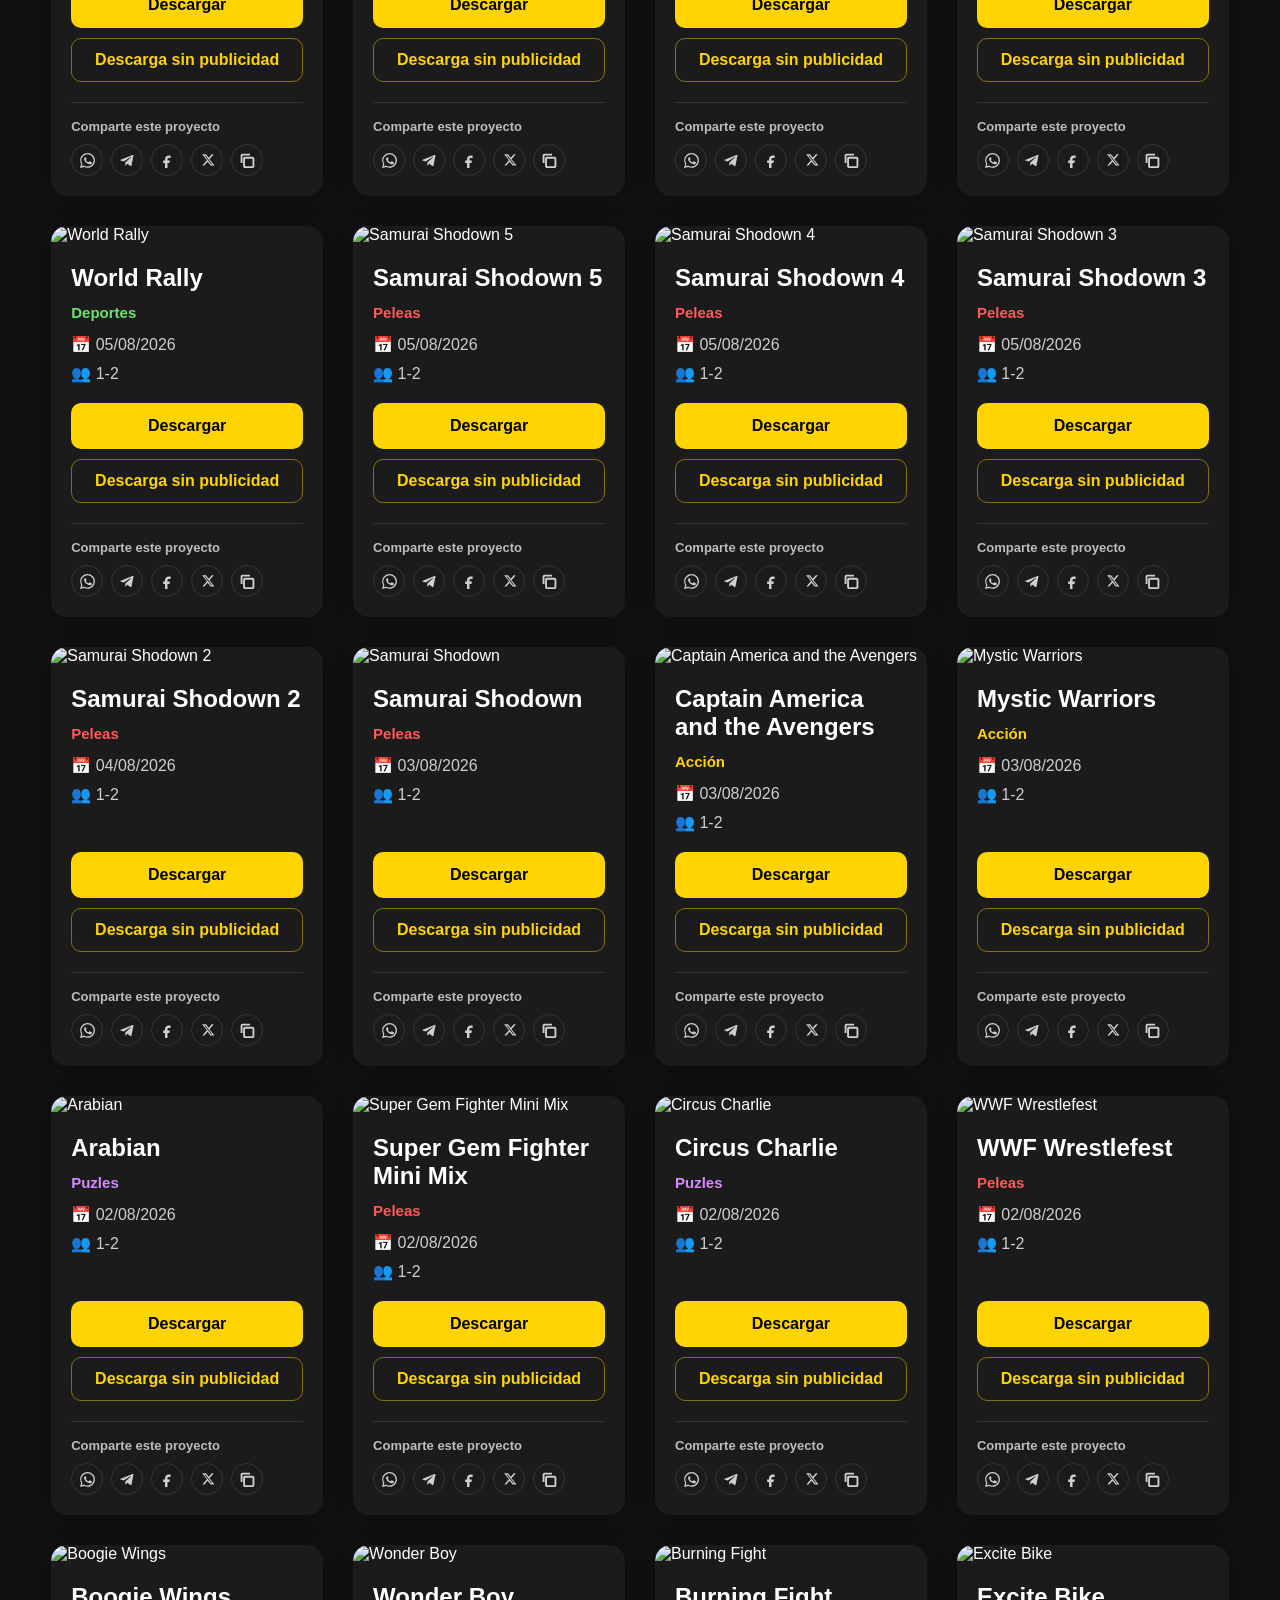
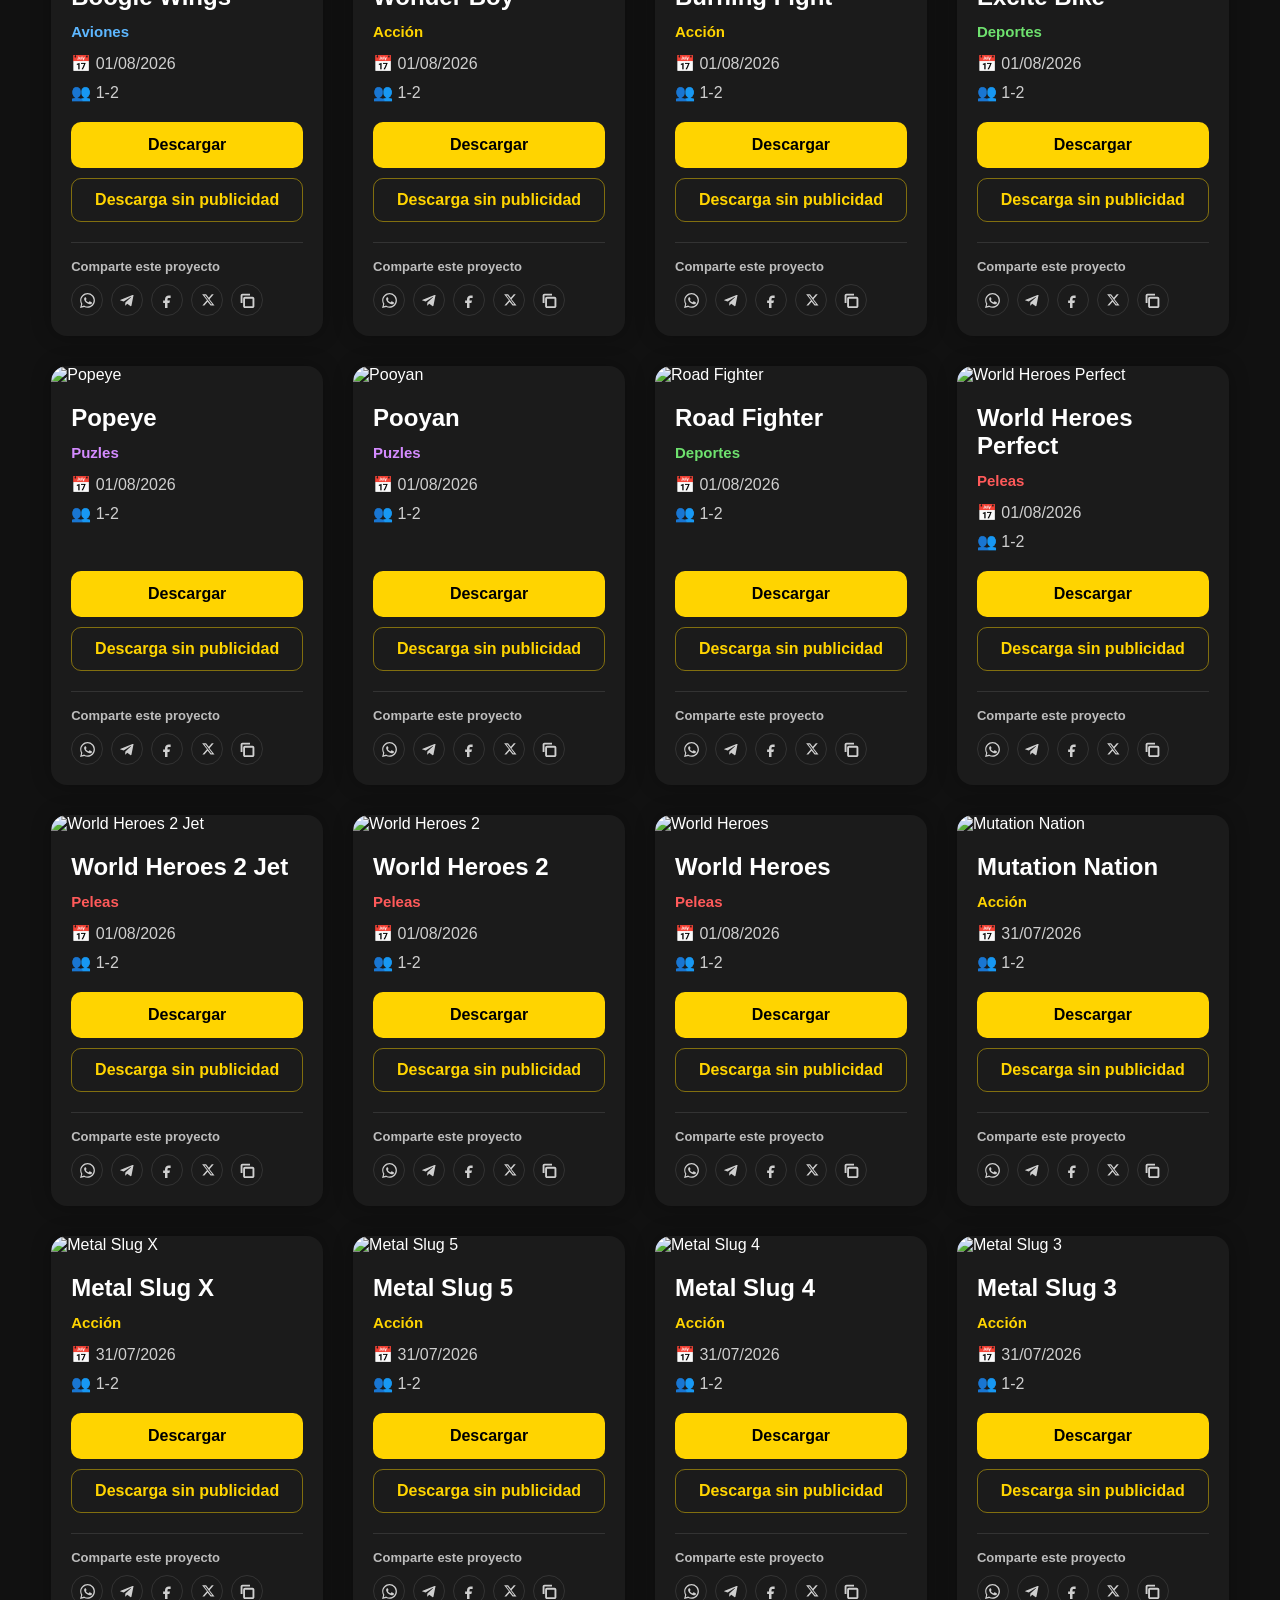
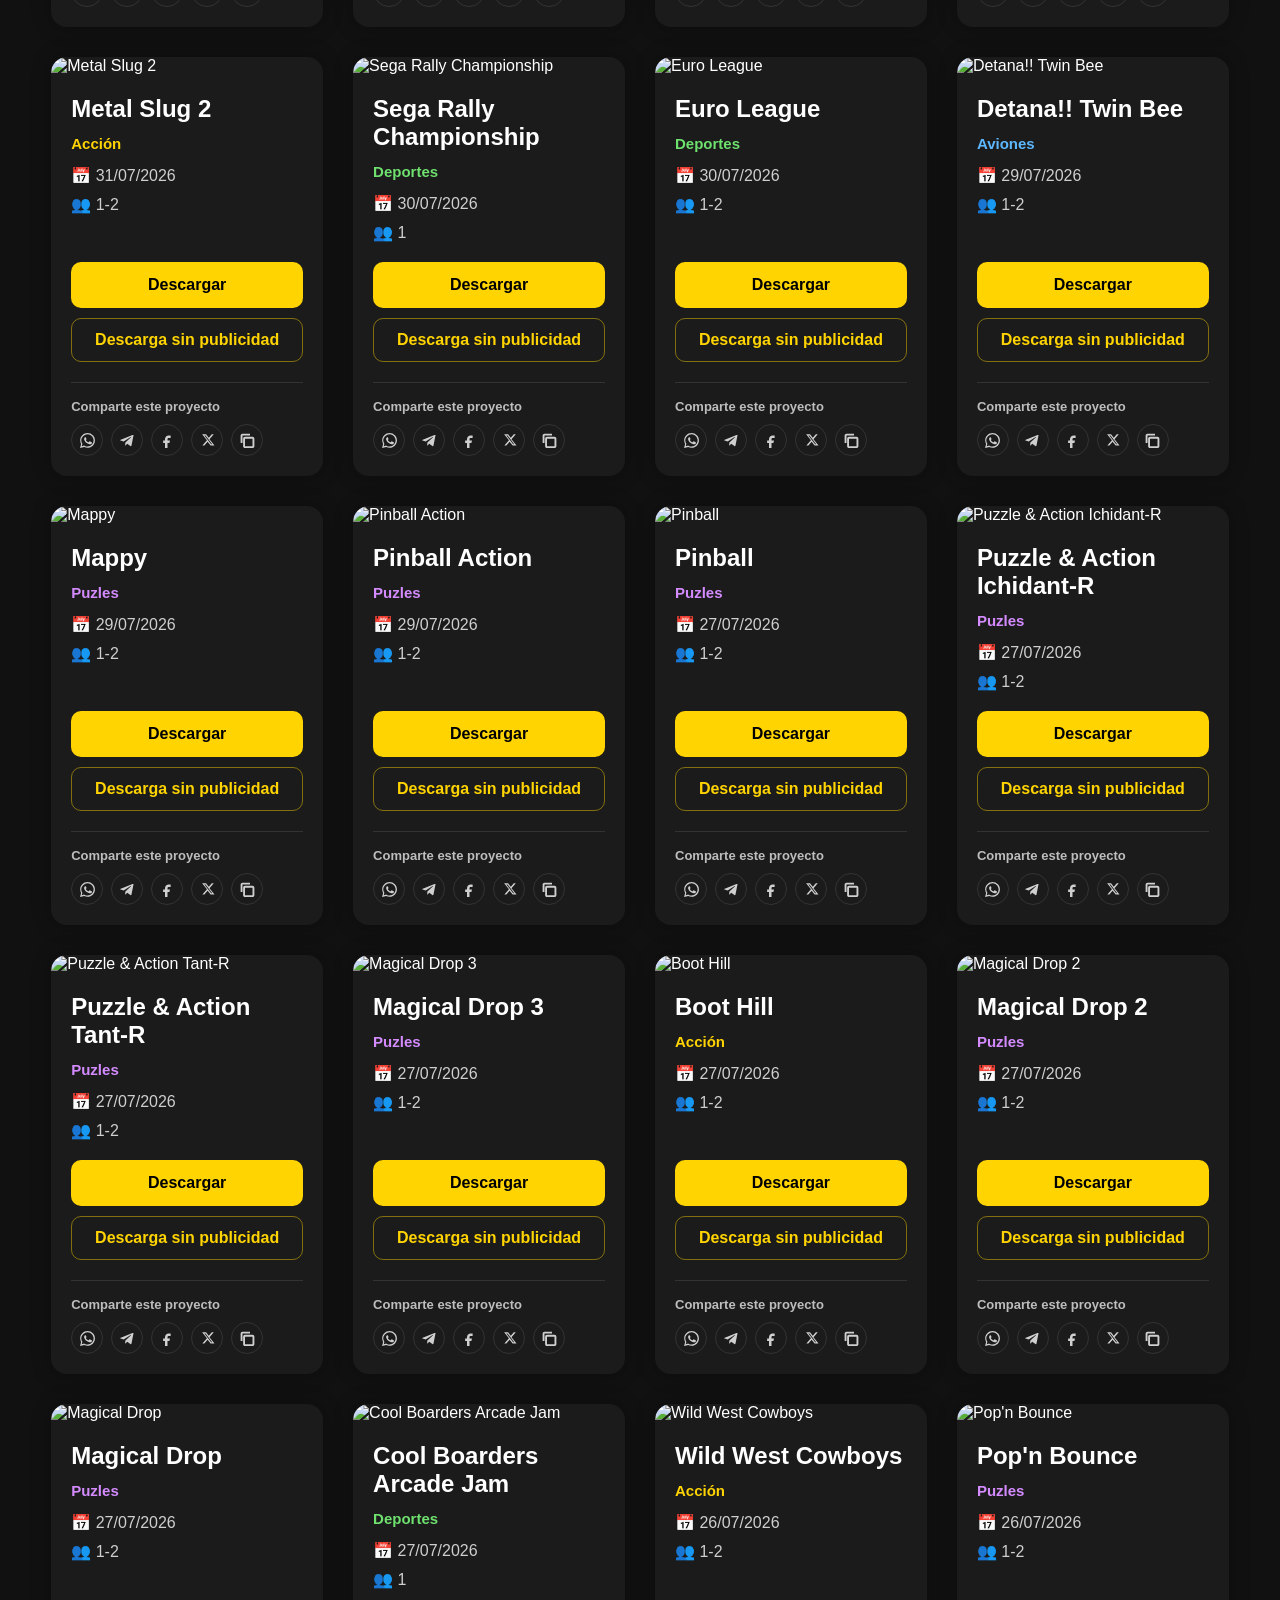
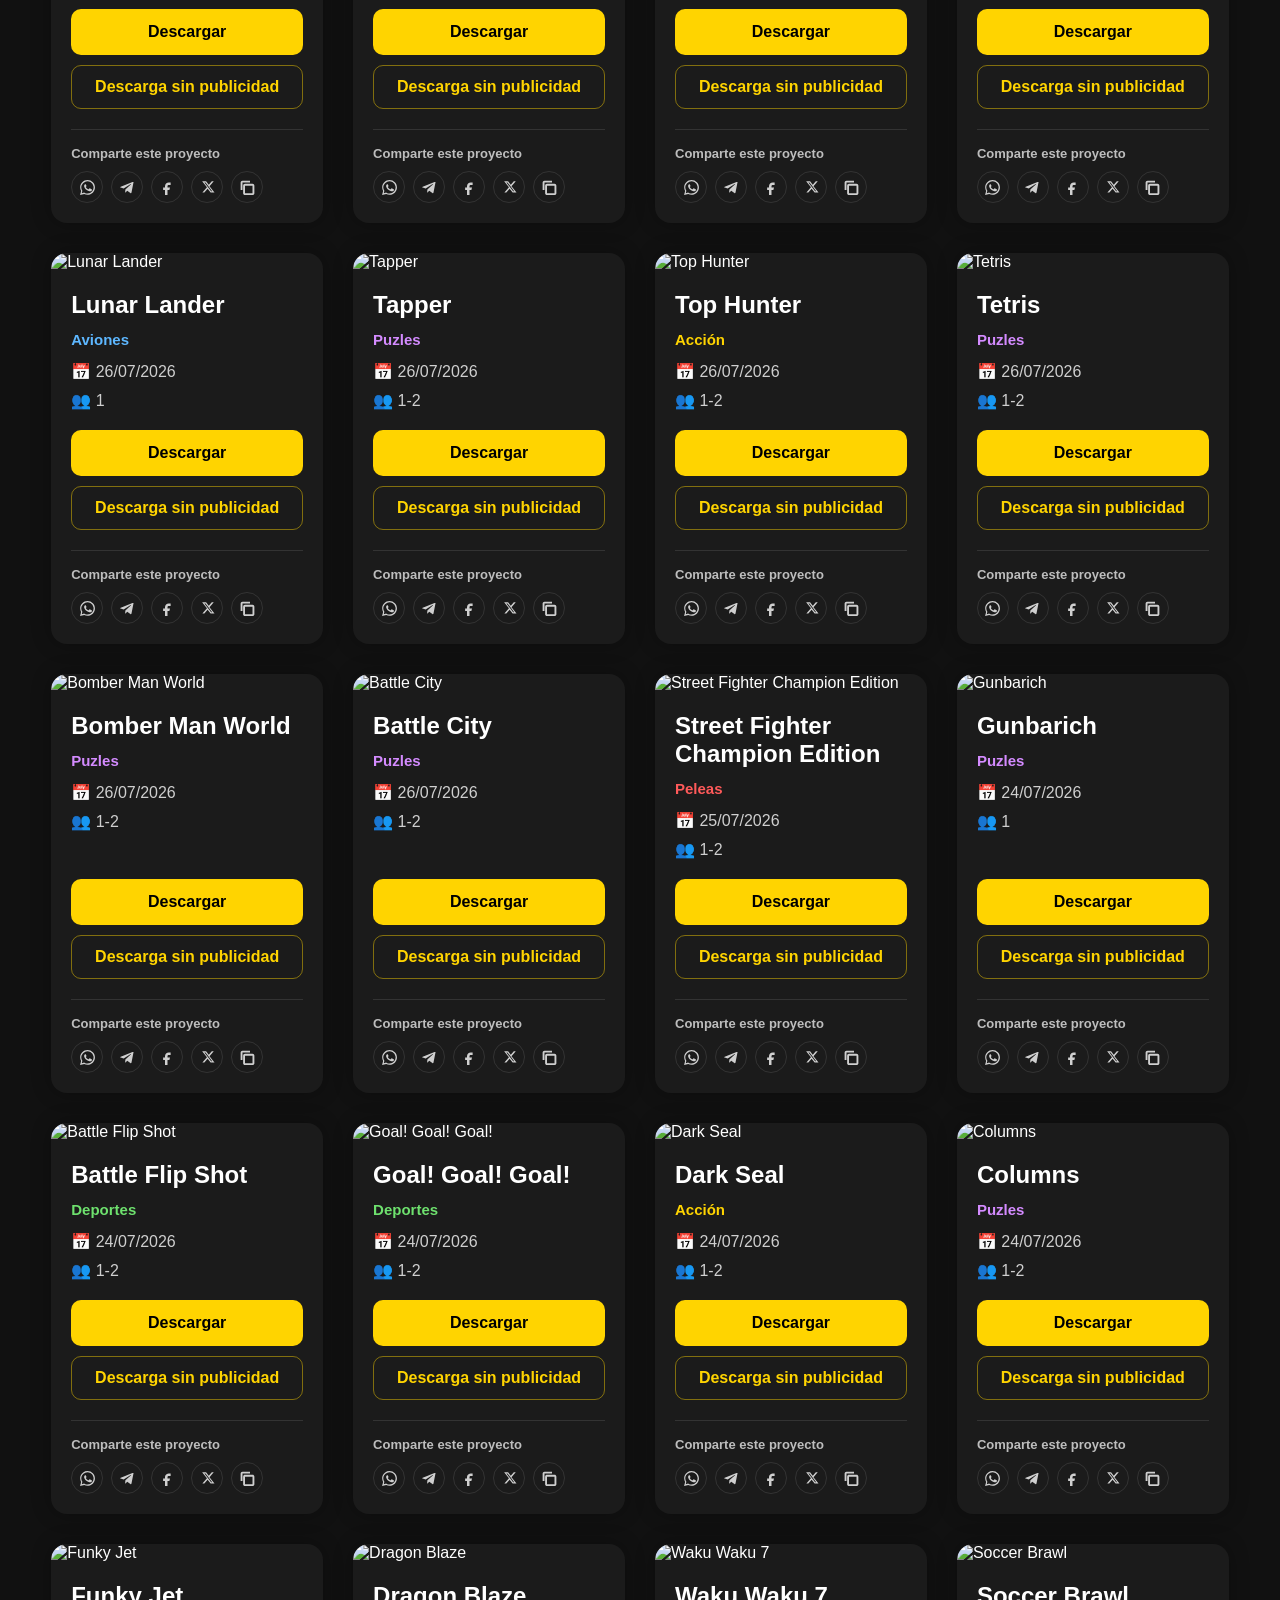
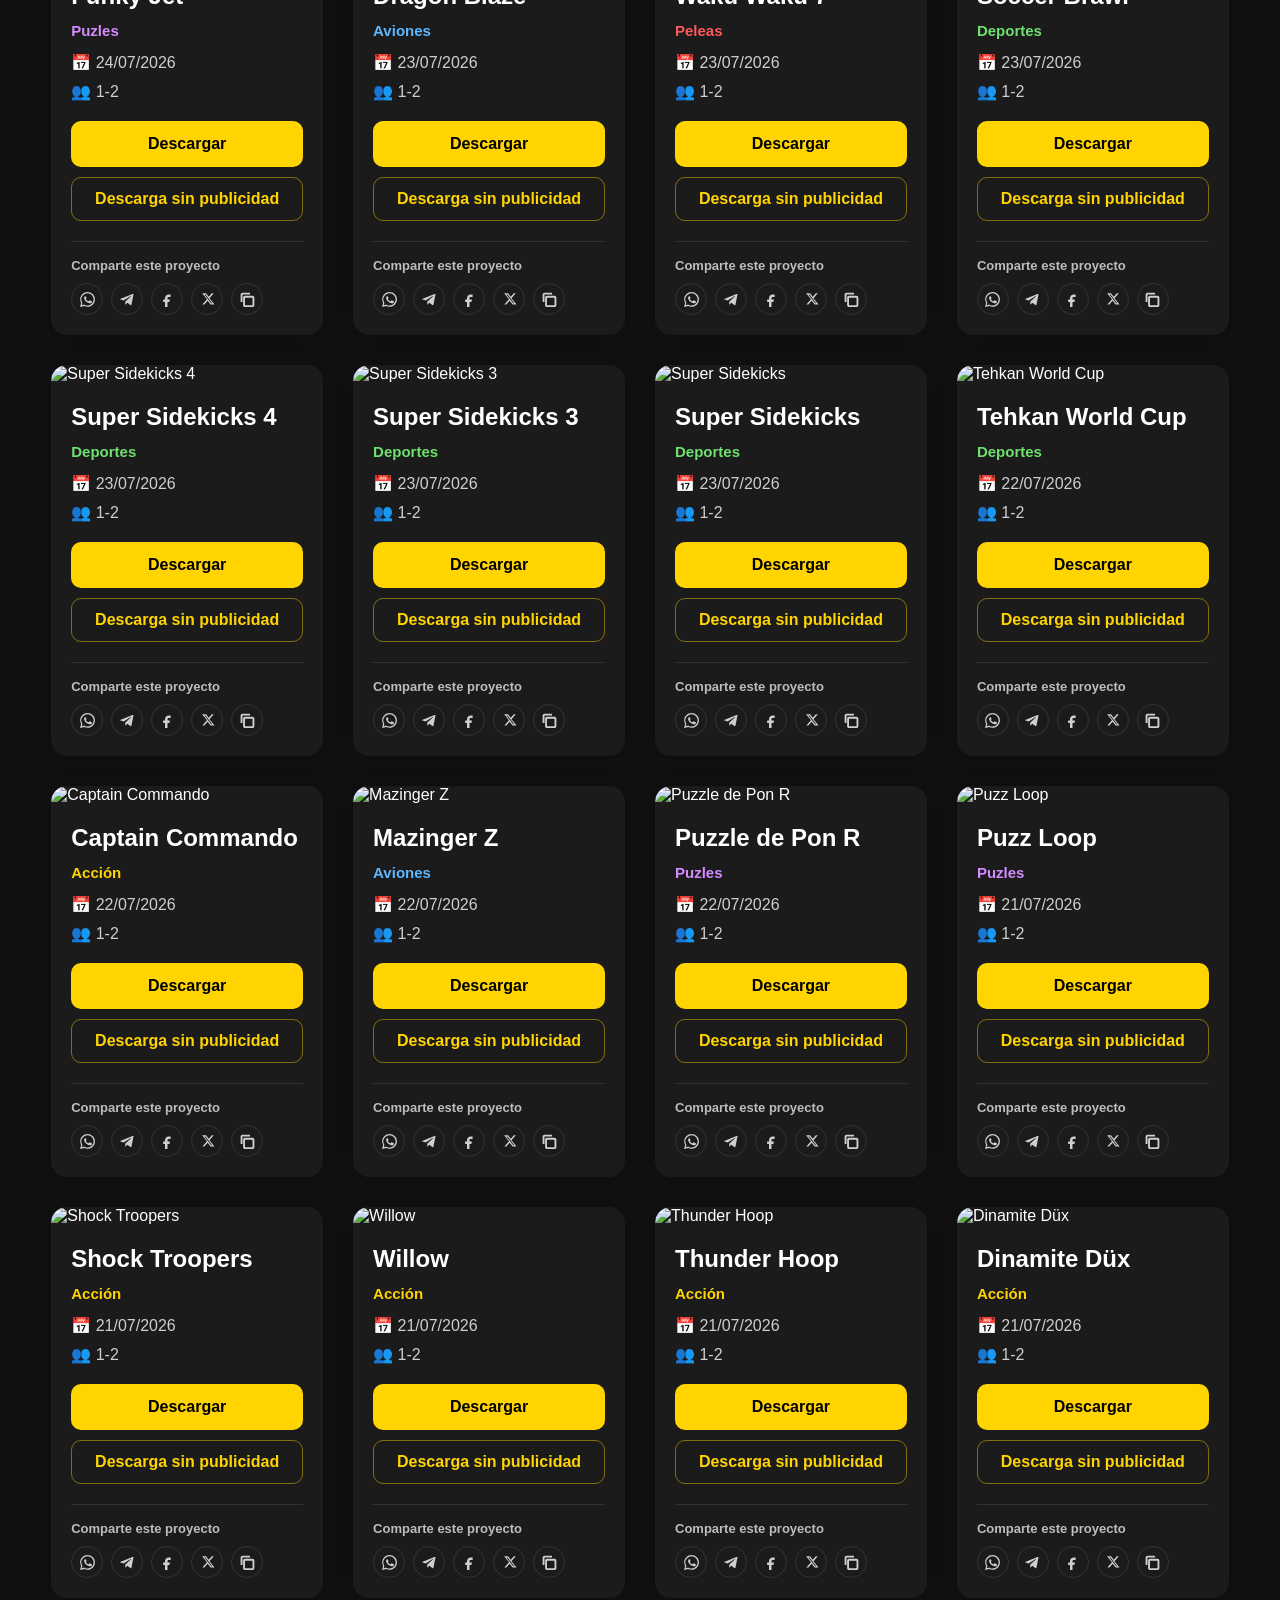
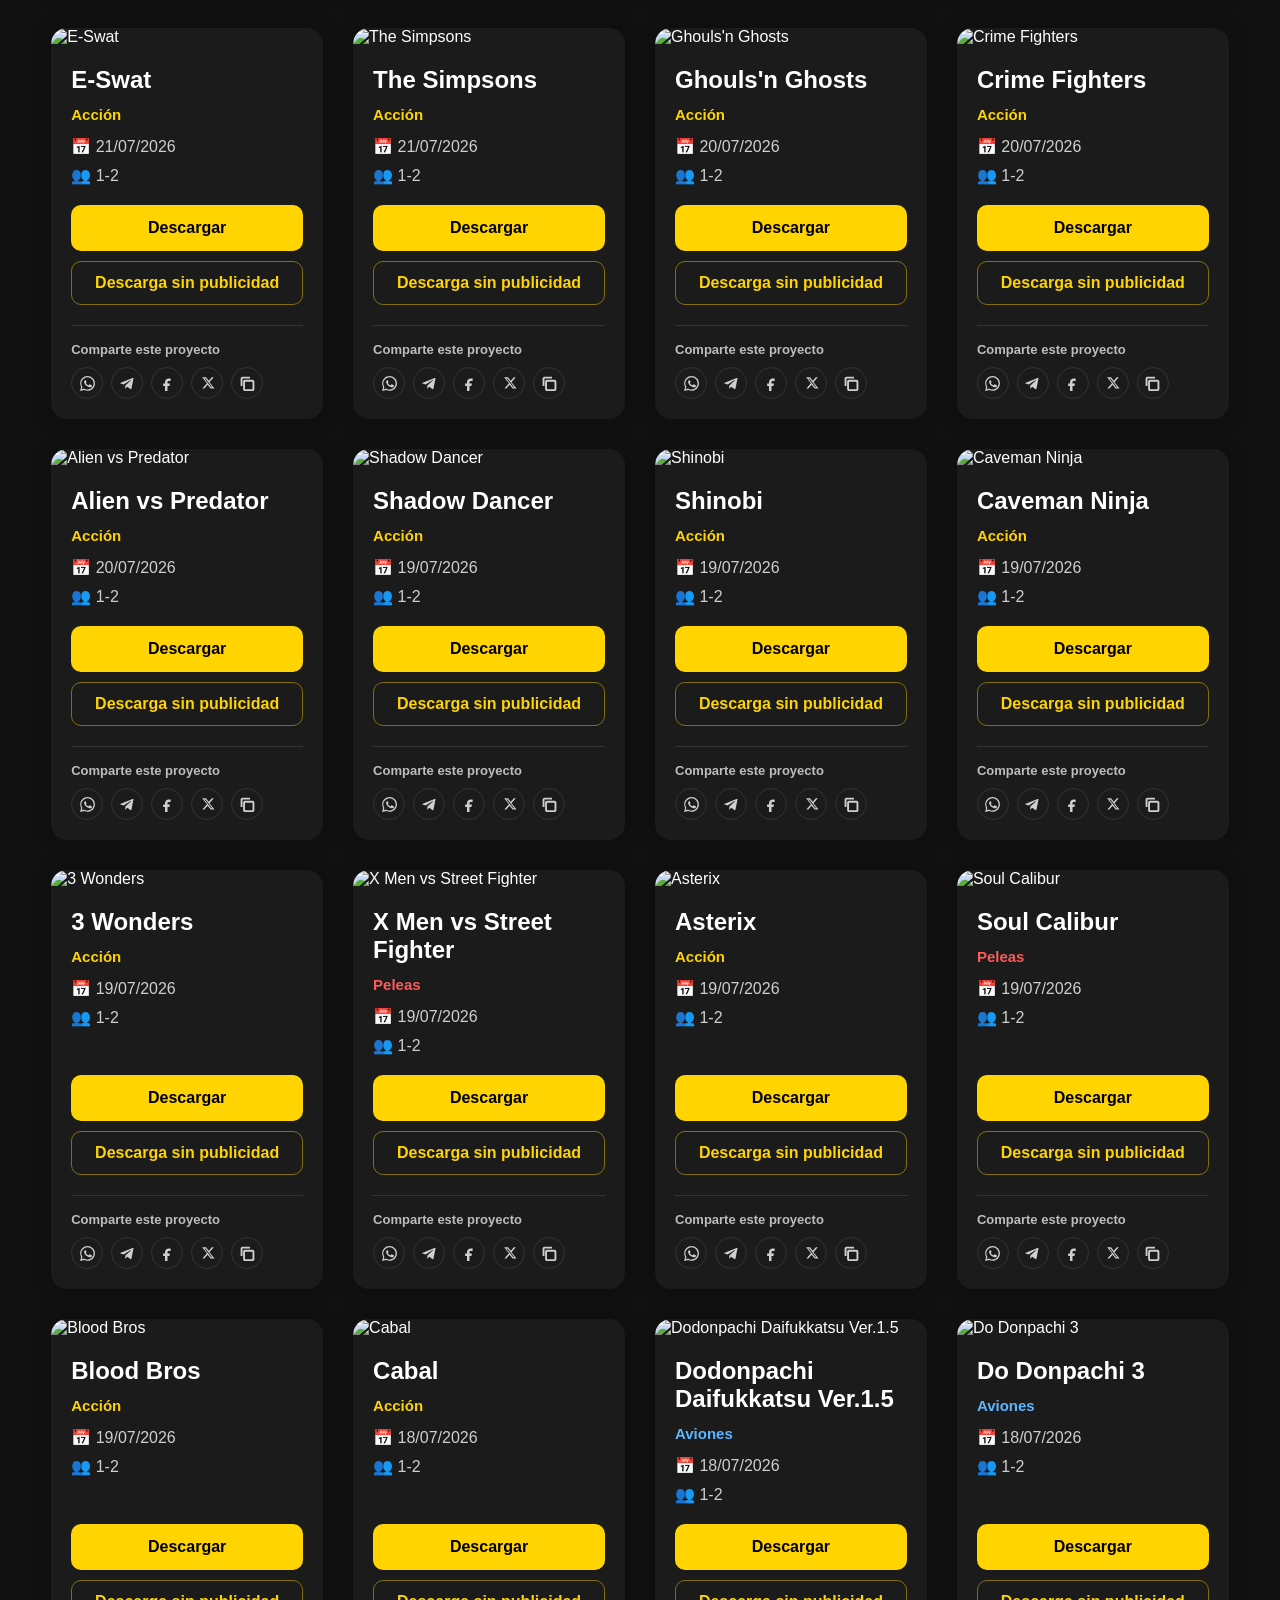
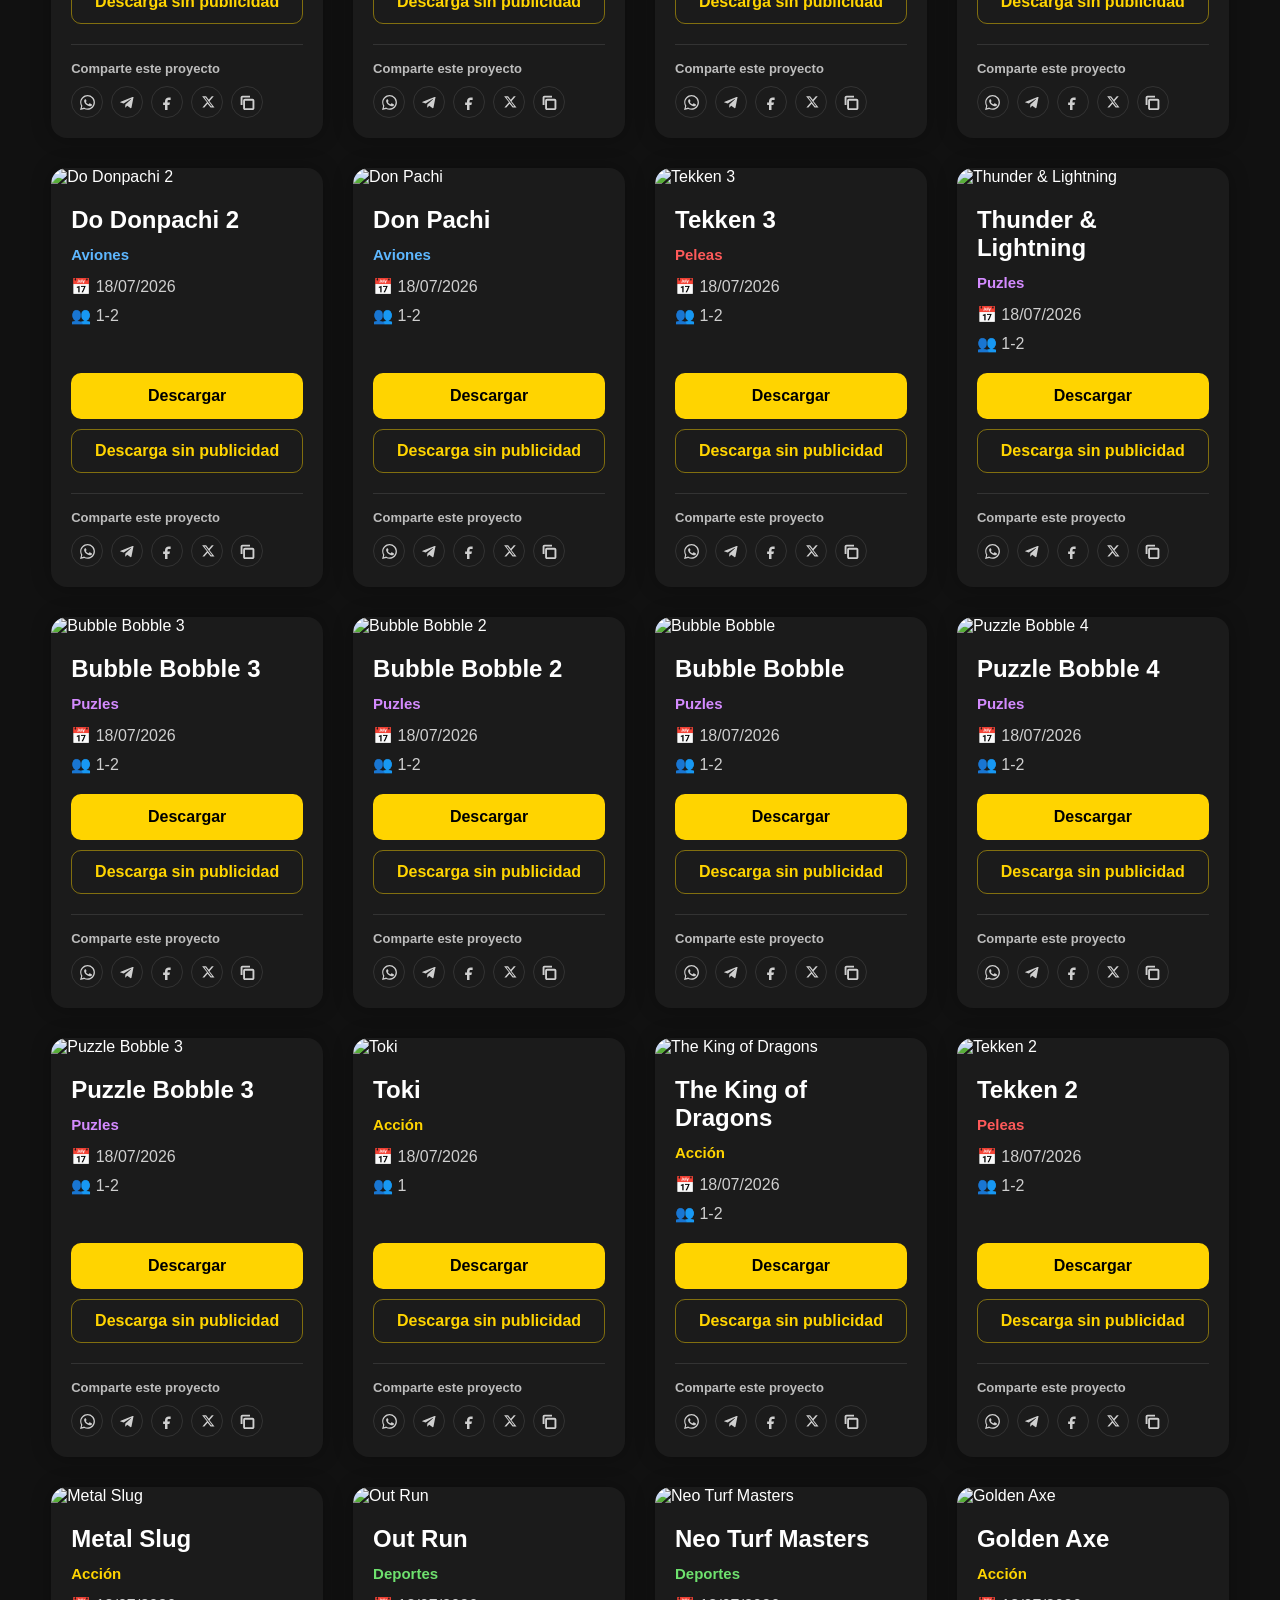
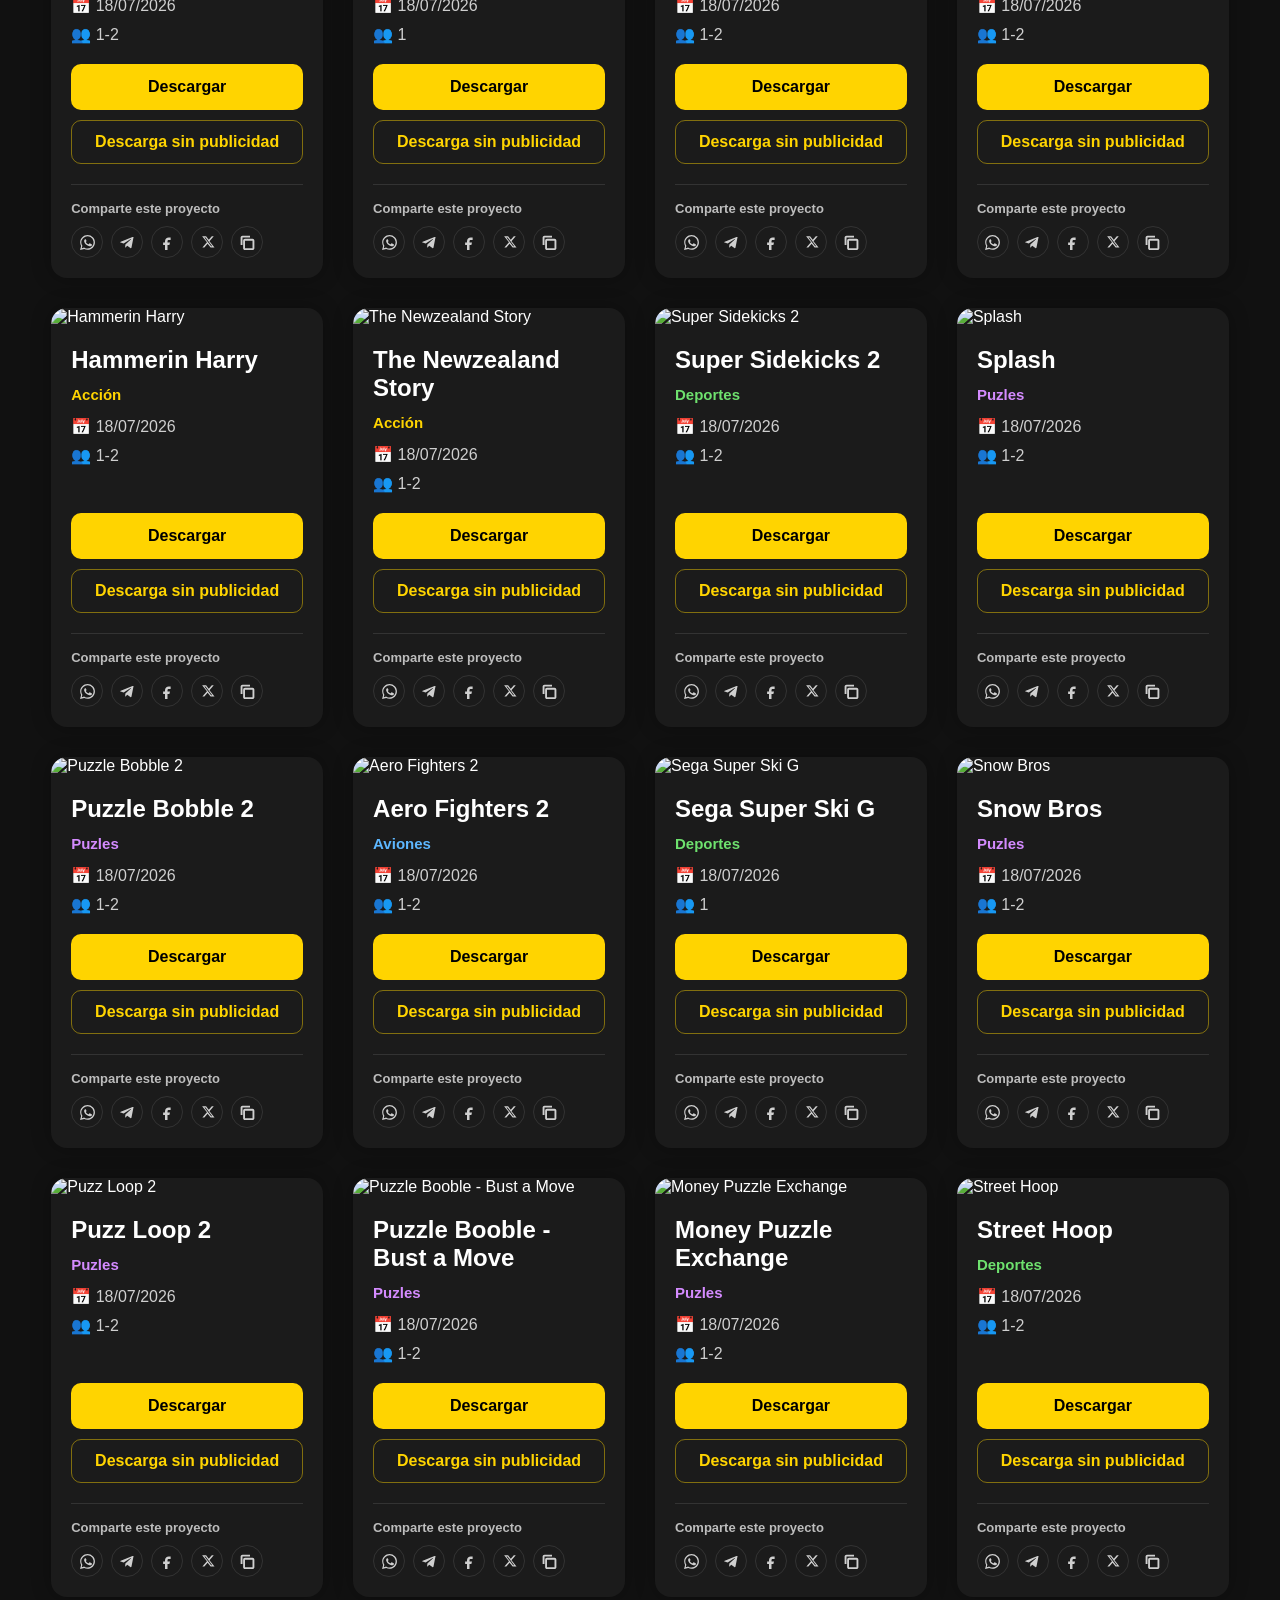
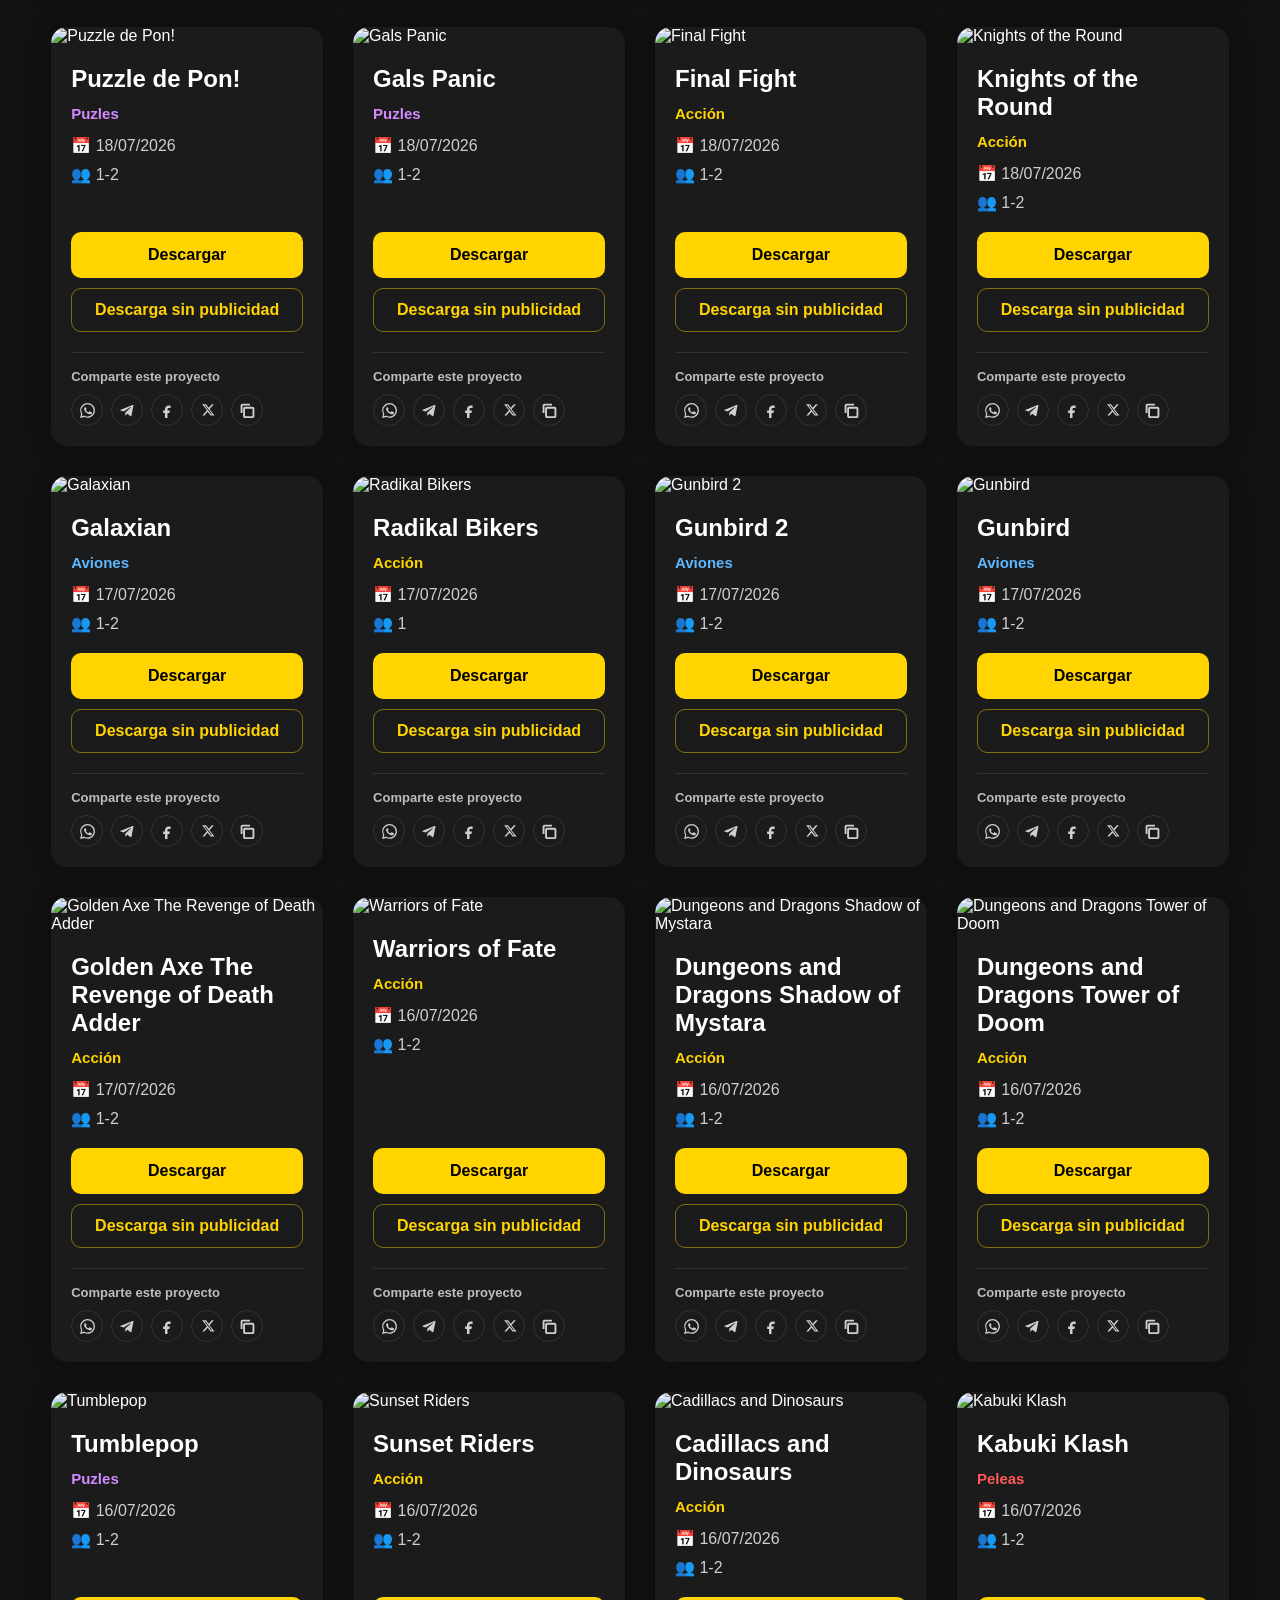
==== commit 35e96954: "Update index.html" ====
--- a/index.html
+++ b/index.html
@@ -18,7 +18,7 @@
             <img src="logo/logo.png" alt="Nostalgia Arcade">
             <div class="logo-info">
                 <div id="gameCounter" class="game-counter">🎮 0 Portables disponibles</div>
-                <div class="last-update">📅 Última actualización: 16 de agosto de 2026</div>
+                <div class="last-update">📅 Última actualización: 17 de agosto de 2026</div>
                 <h1>Nostalgia Arcade</h1>
                 <p>Juegos retro arcade portables para Windows</p>
             </div>
